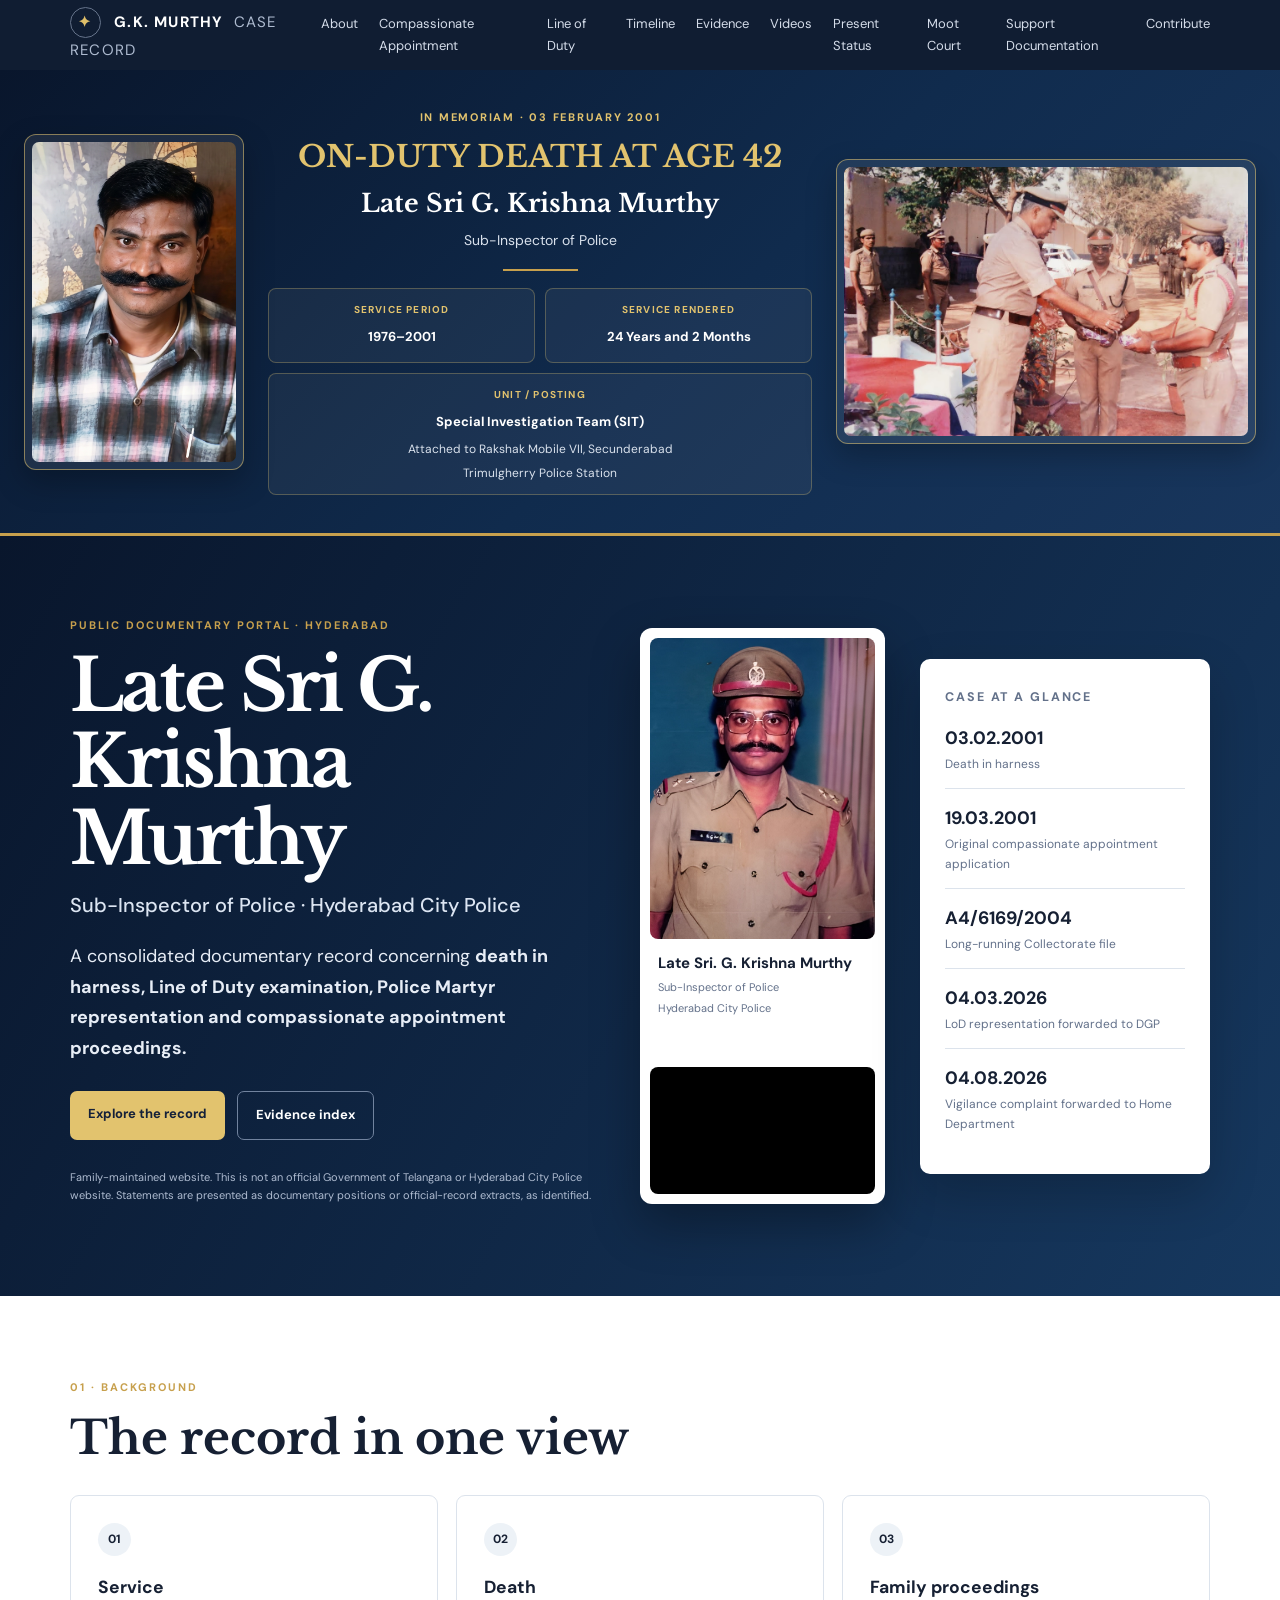
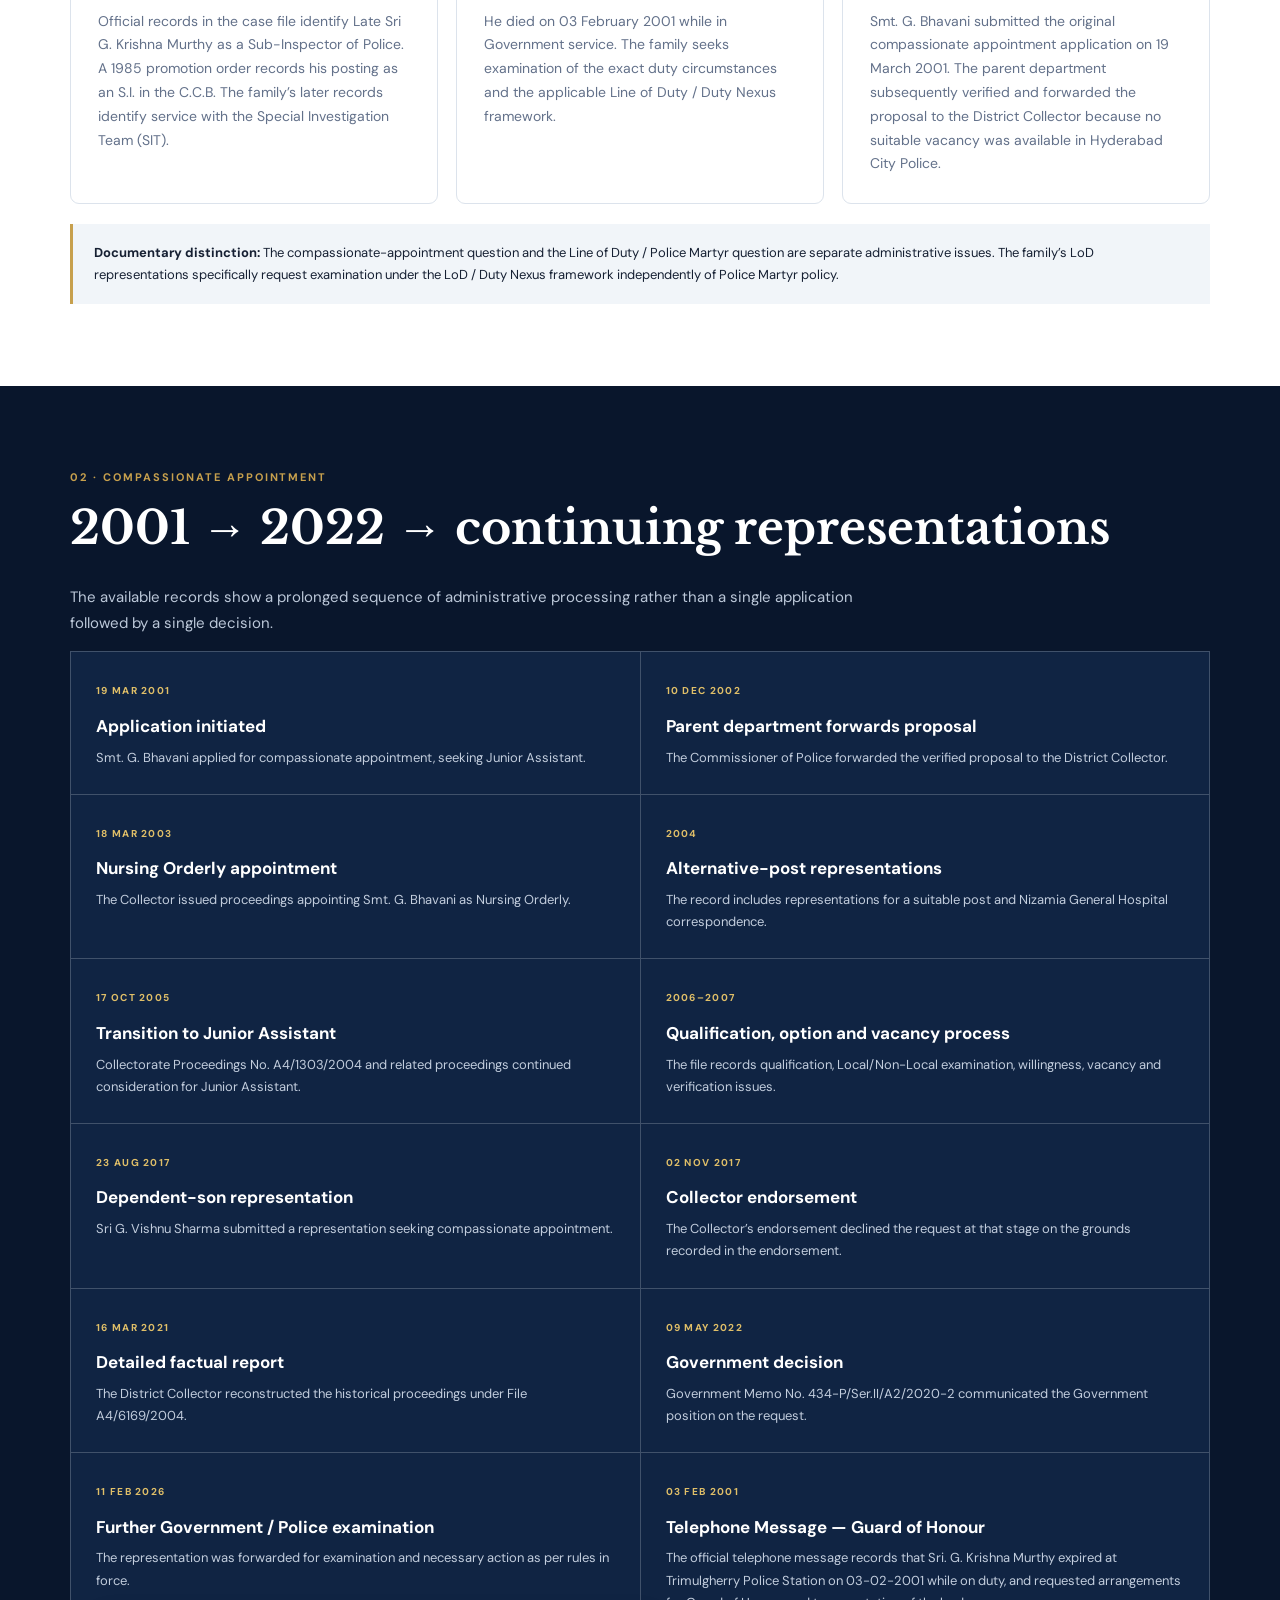
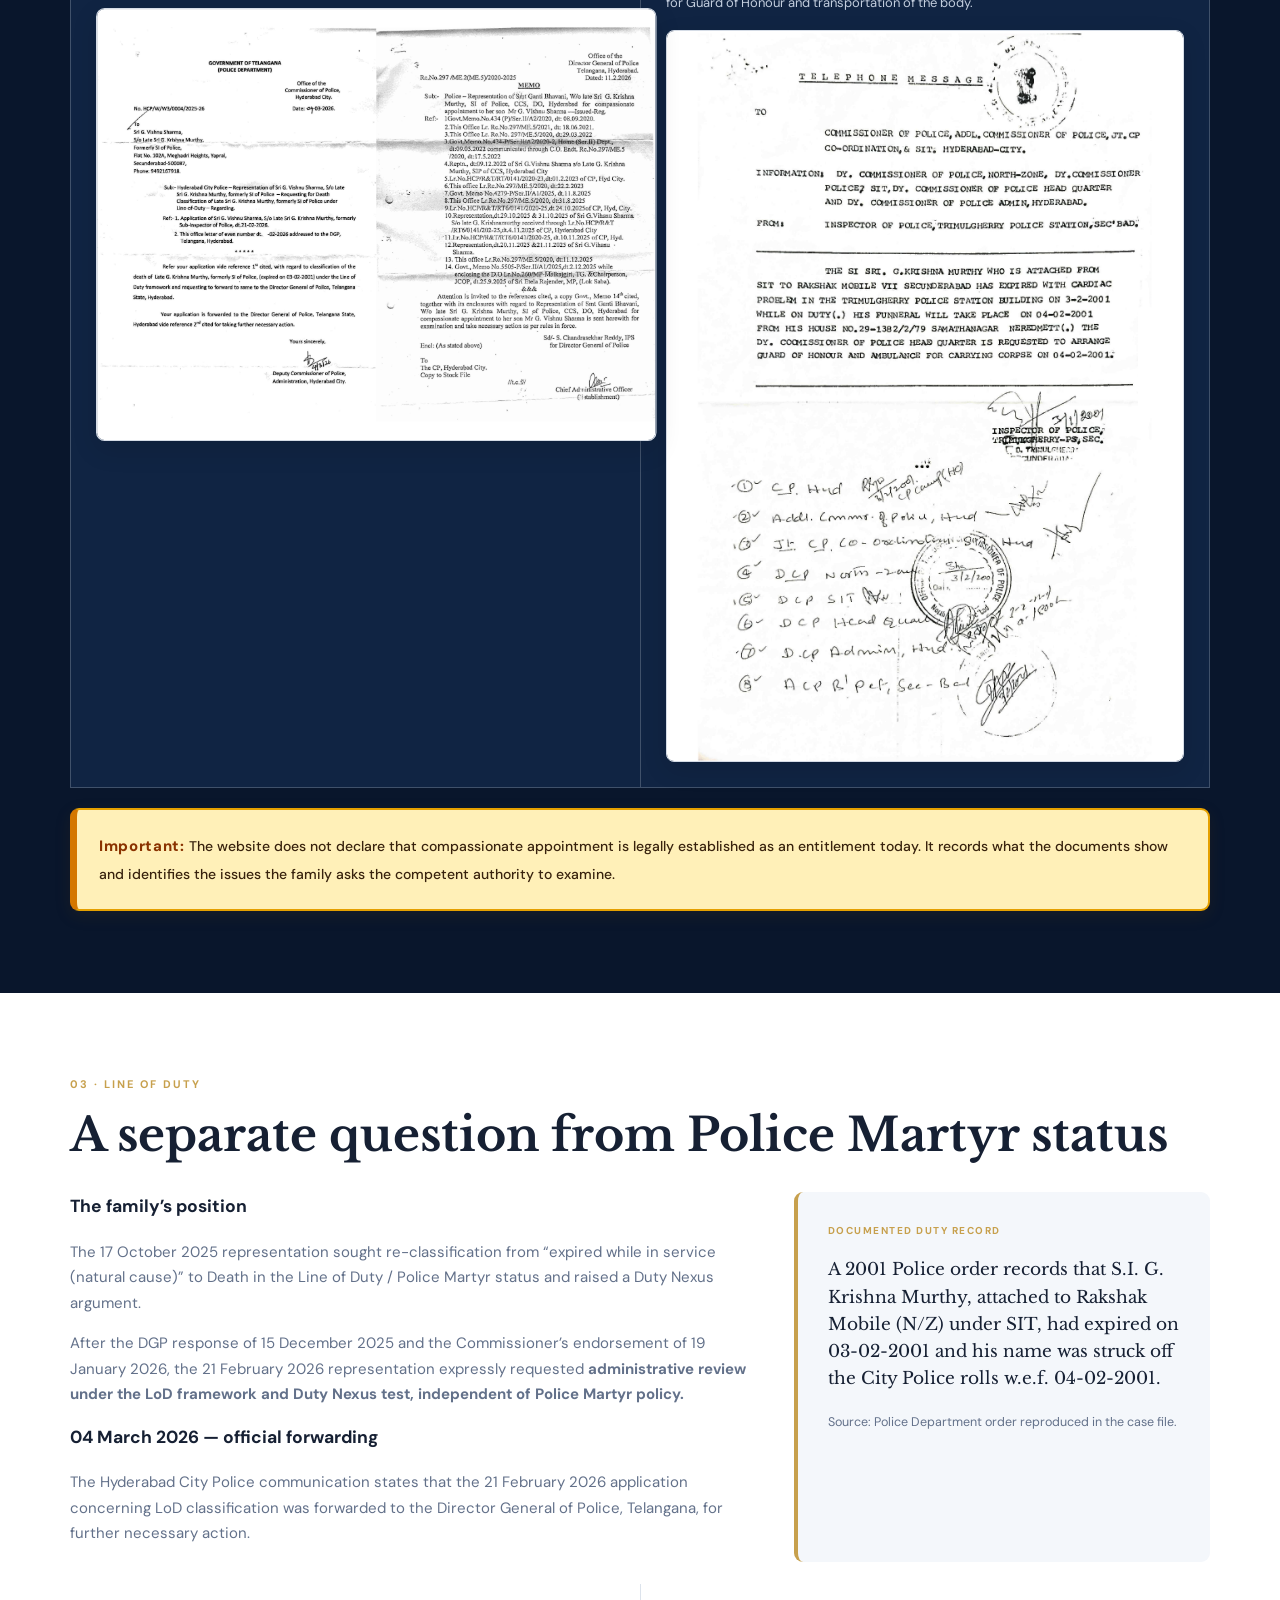
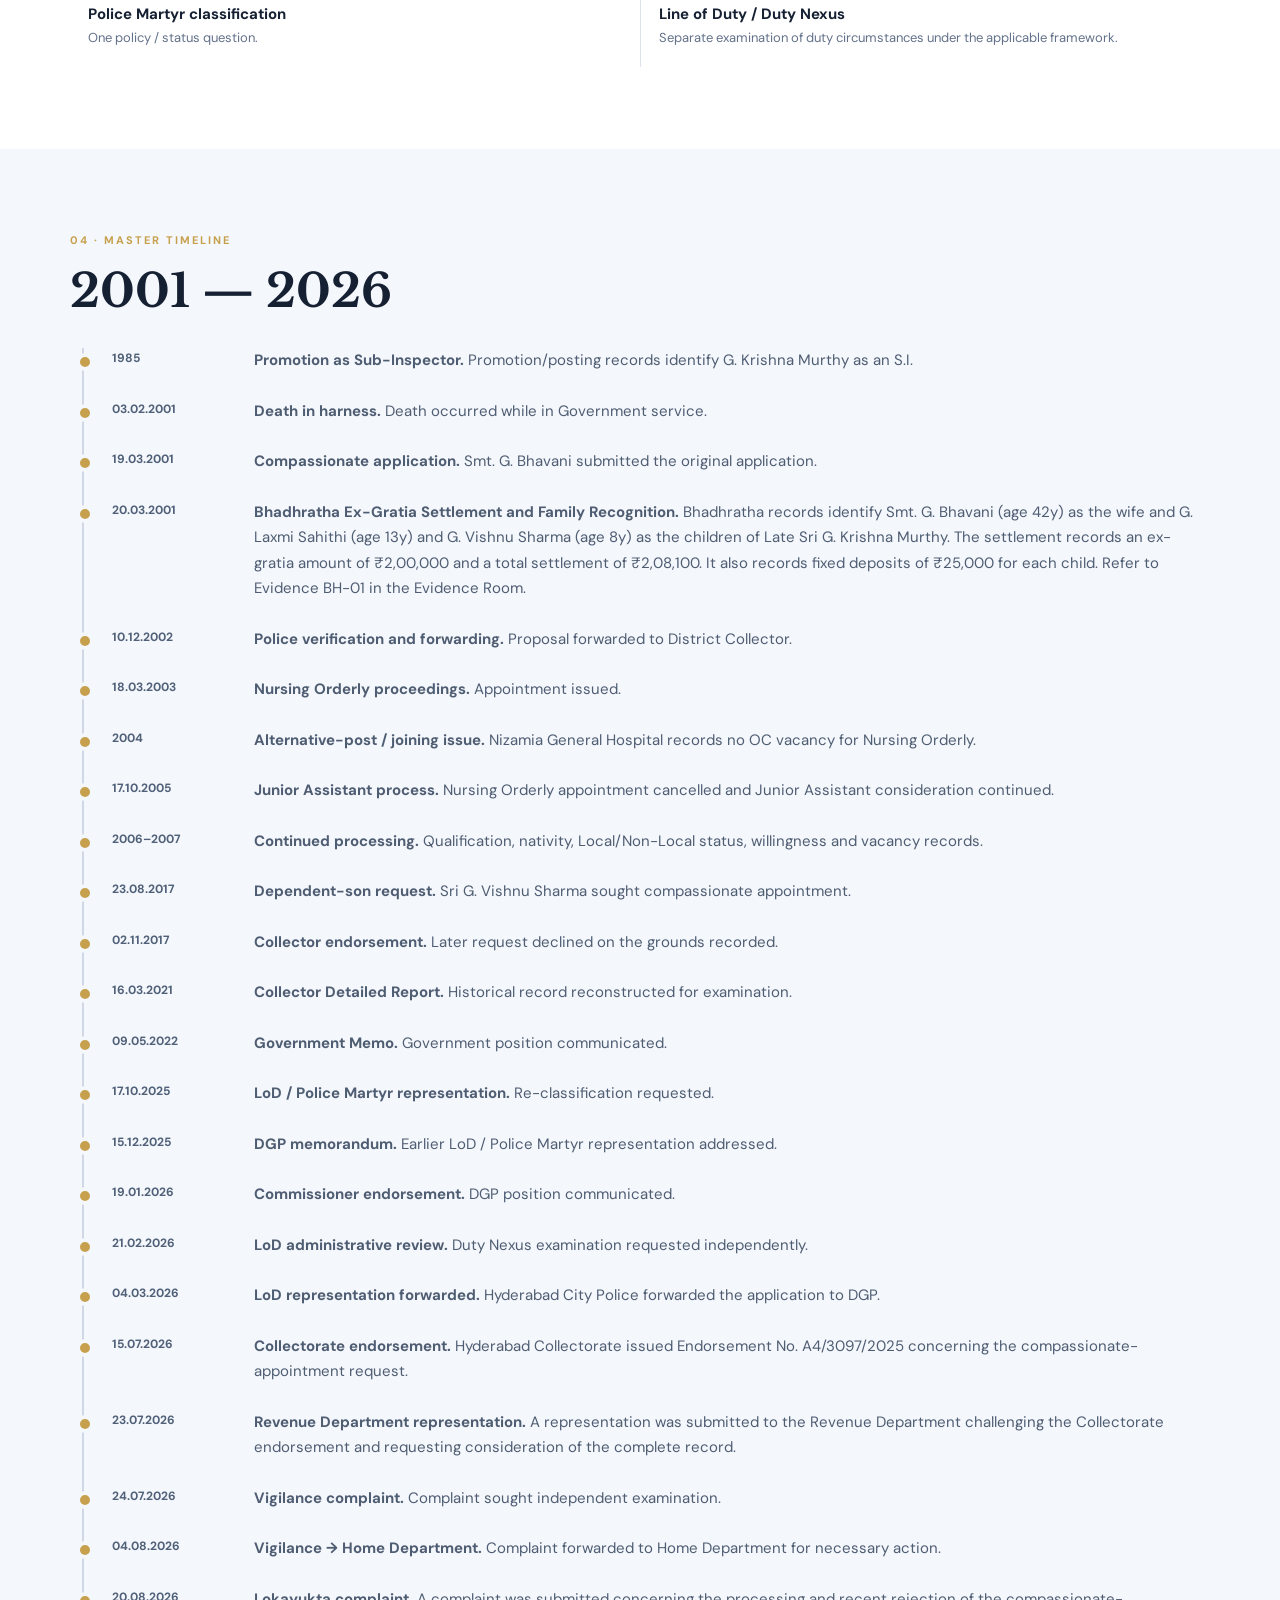
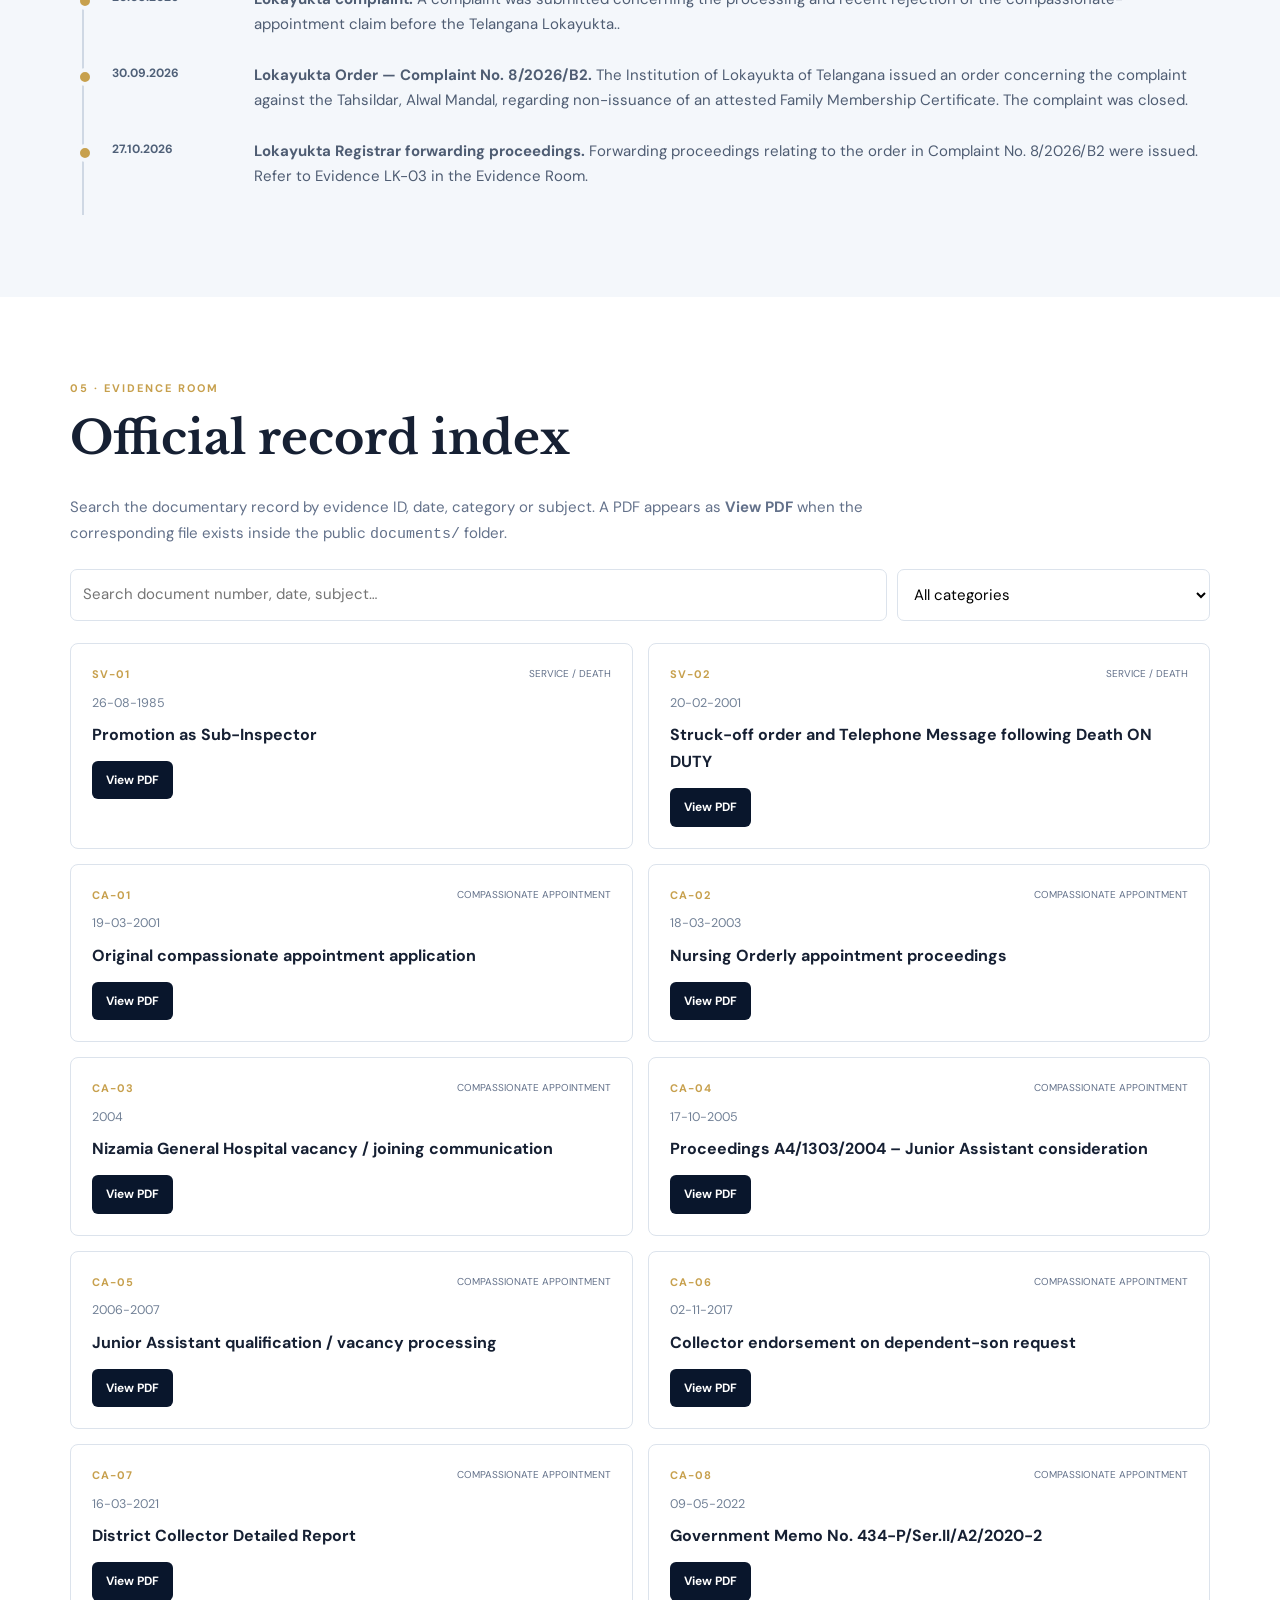
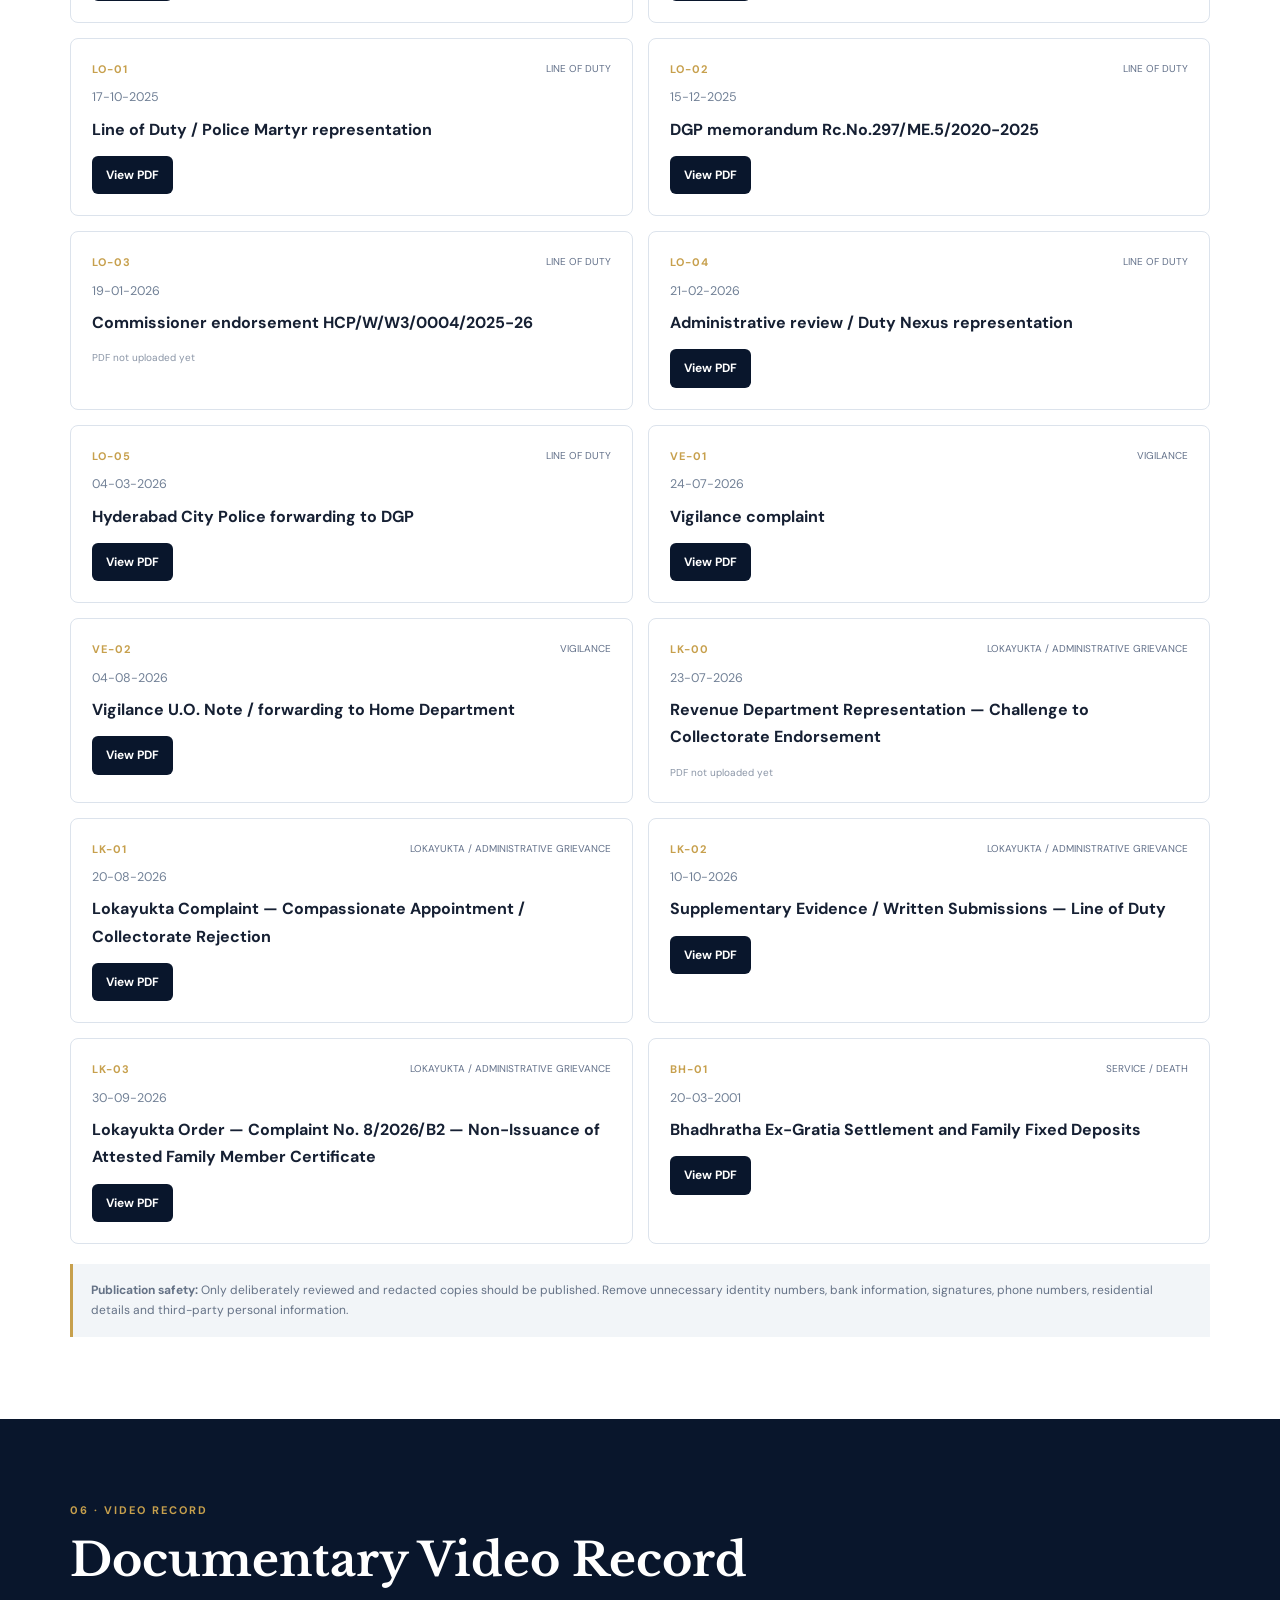
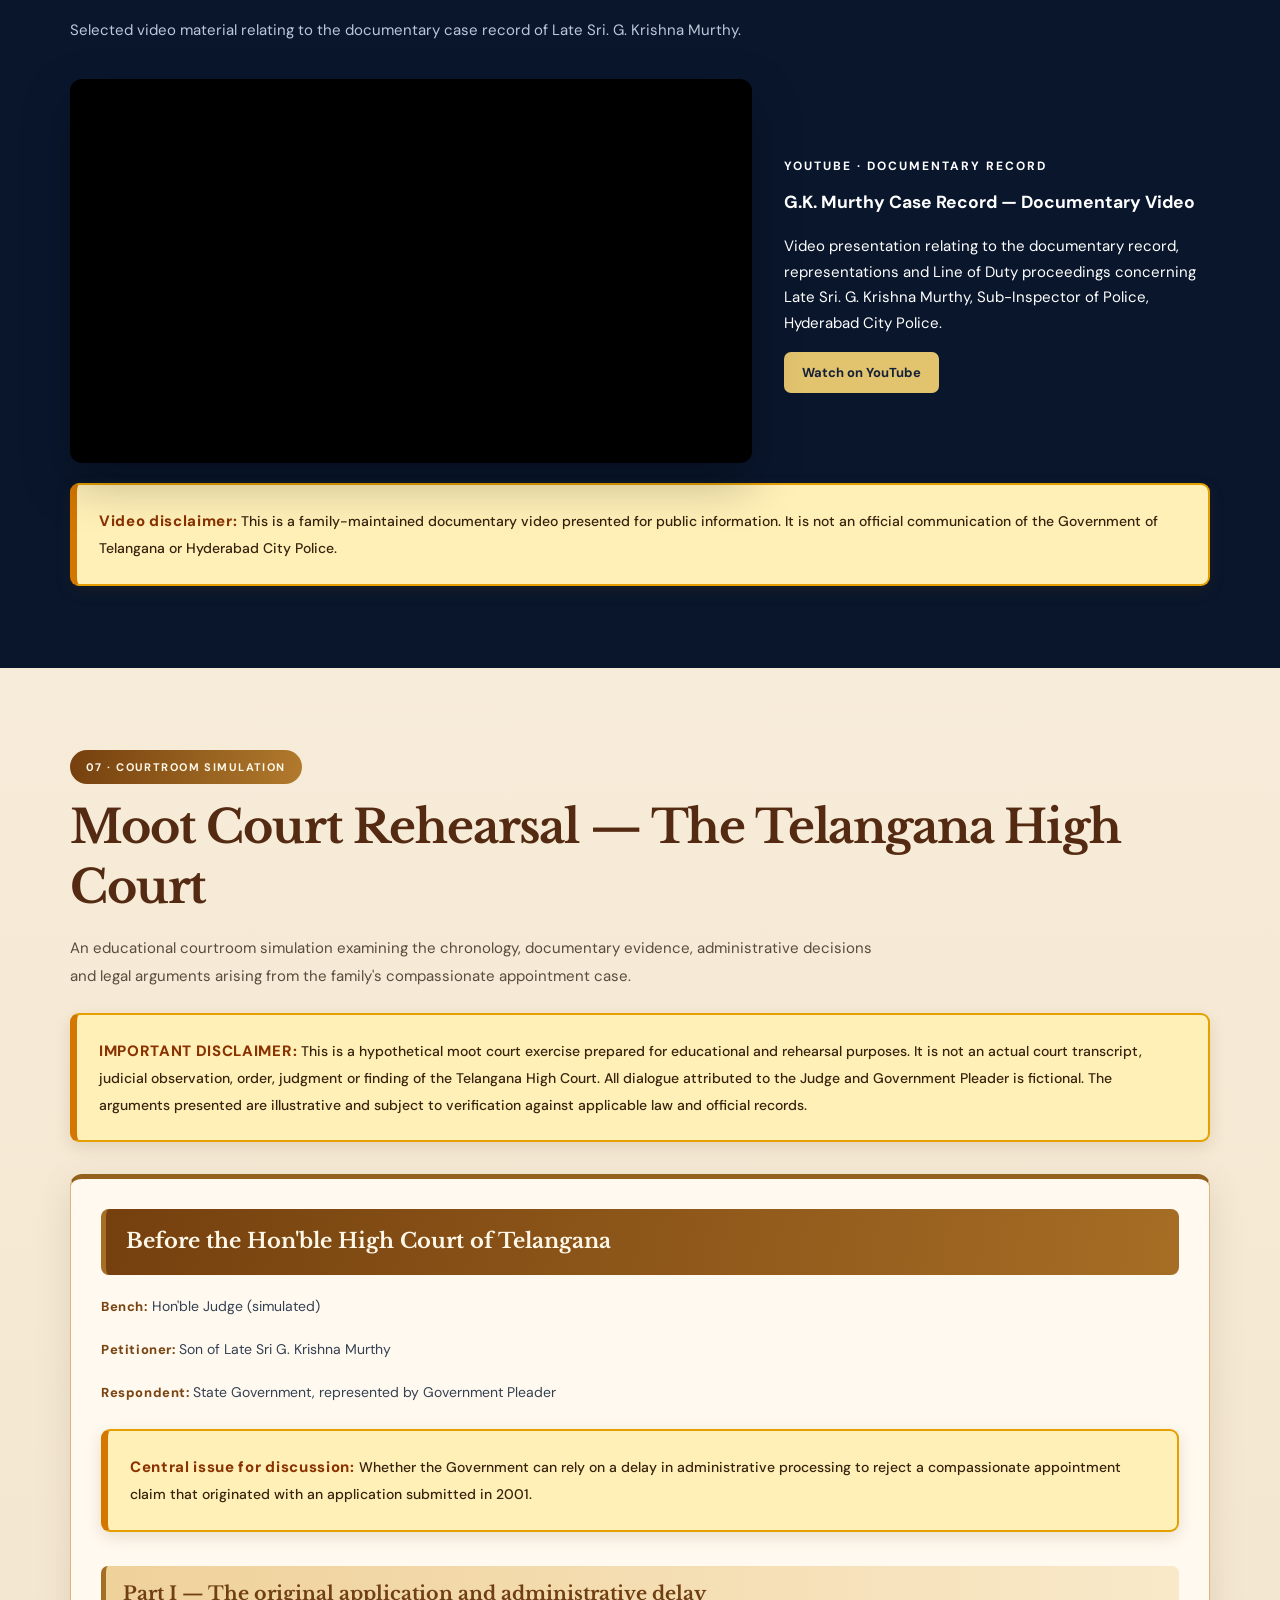
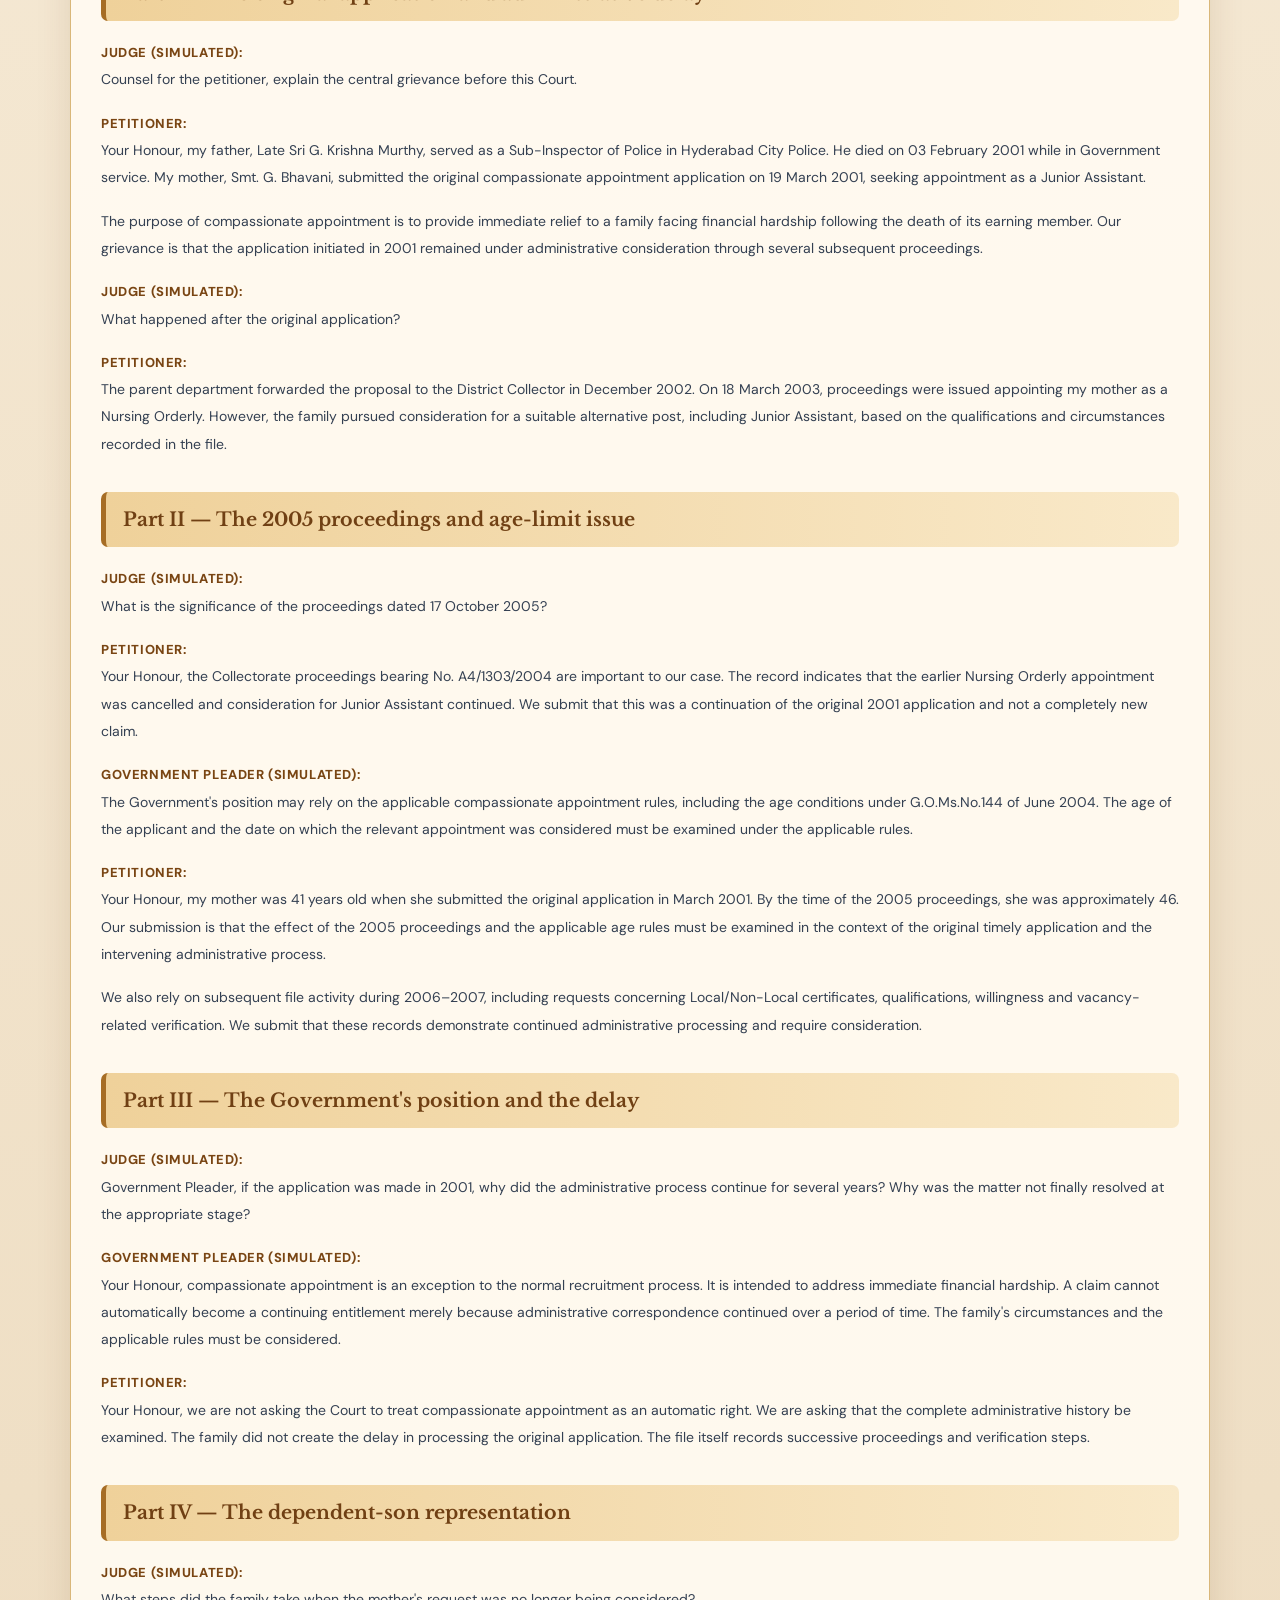
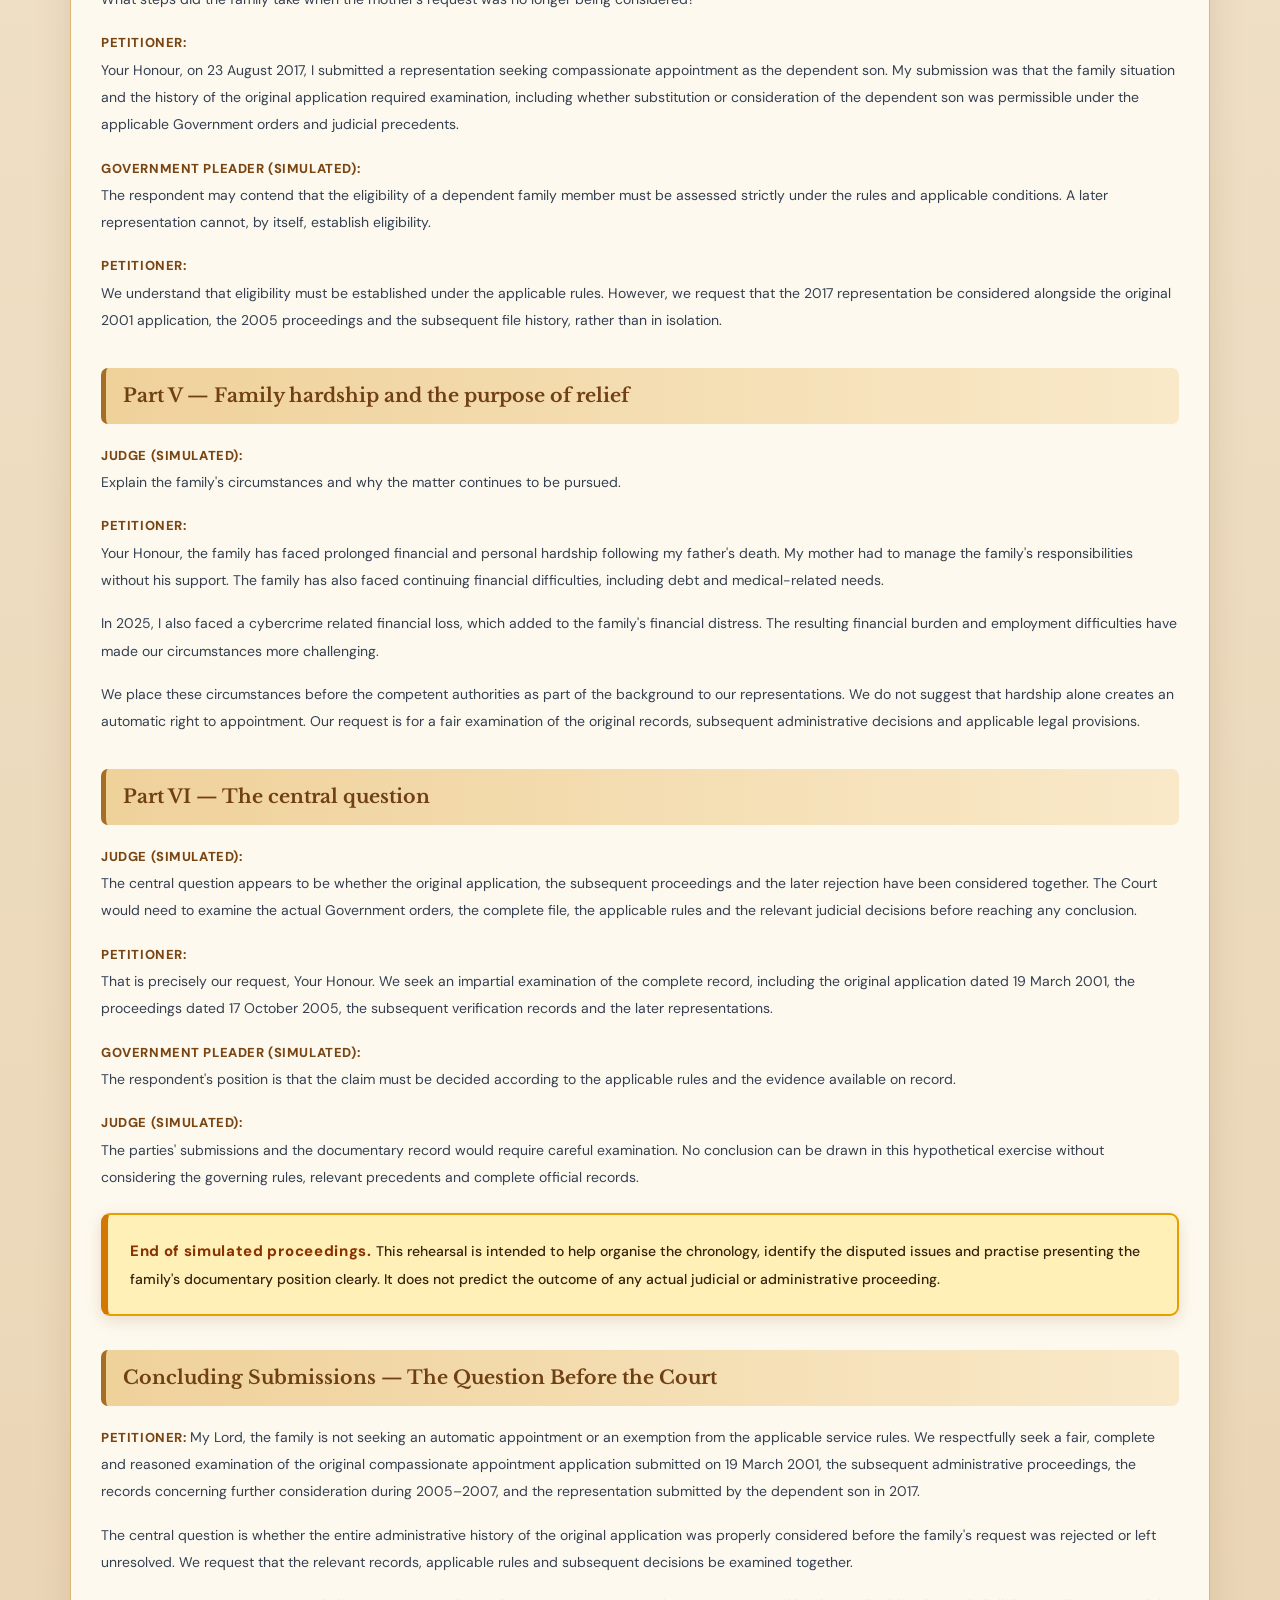
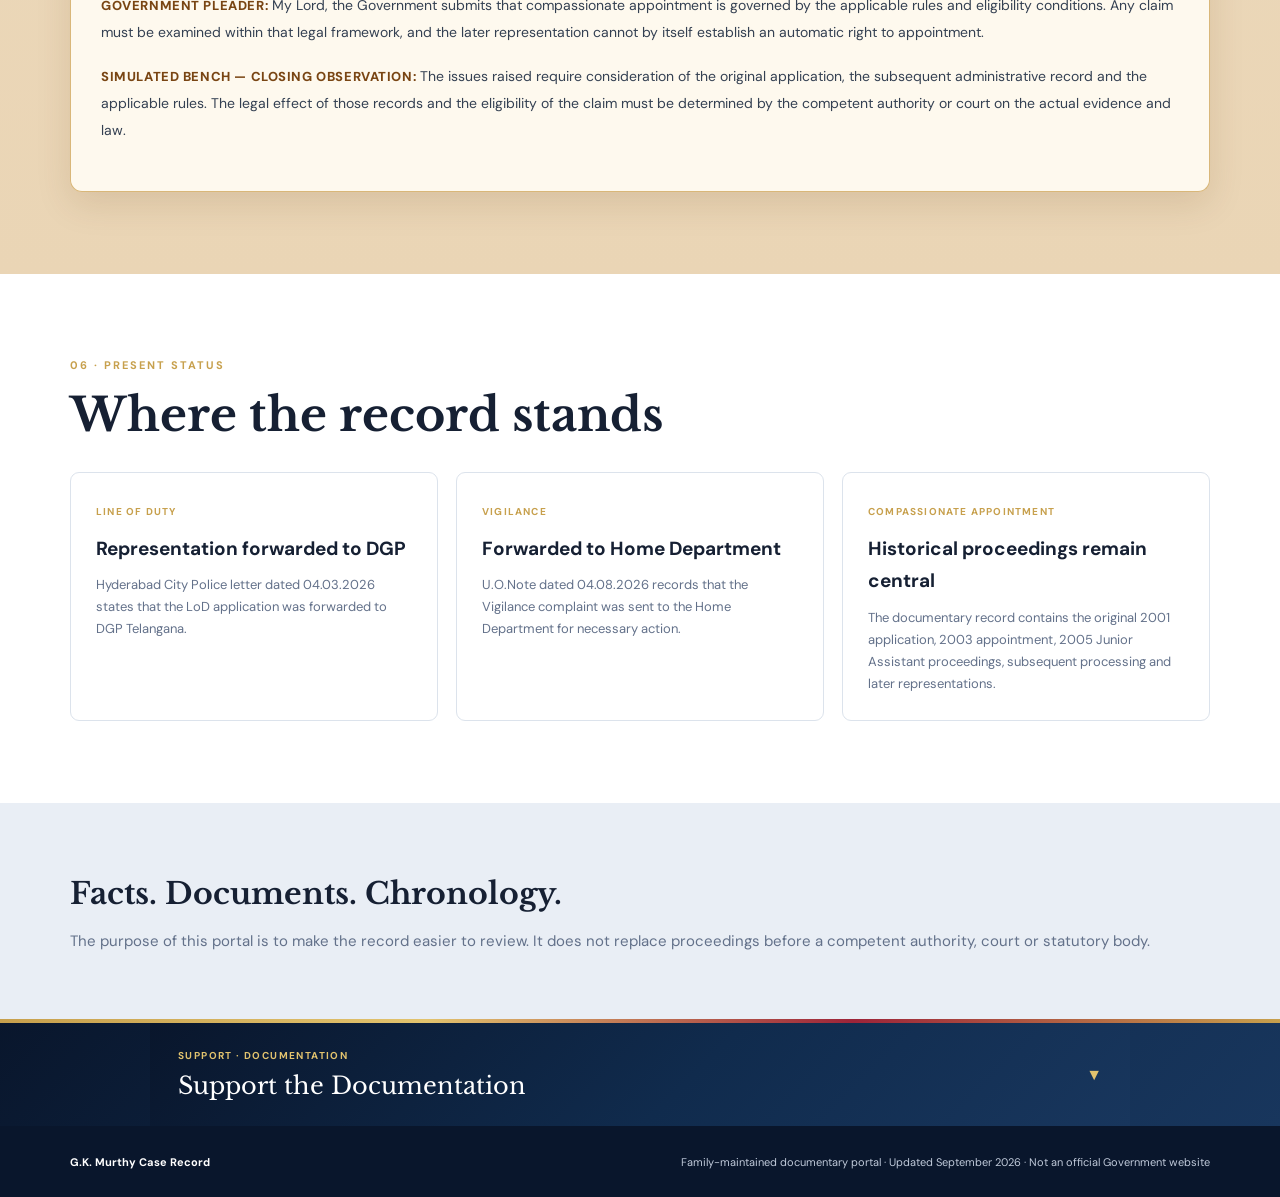
==== index.html @ 6f4ab34e "Add Bhadhratha Ex-Gratia Settlement details Added details regarding Bhadhratha Ex-Gratia Settlement " ====
<!doctype html>
<html lang="en">

<head>
  <meta charset="utf-8">
  <meta name="viewport" content="width=device-width,initial-scale=1">

  <meta
    name="description"
    content="Public documentary case record of Late Sri G. Krishna Murthy, Sub-Inspector of Police, concerning Line of Duty examination and compassionate appointment proceedings."
  >

  <title>Late Sri. G. Krishna Murthy | Documentary Case Record</title>

  <!-- Social Media Preview / Open Graph -->
  <!-- Social Media Preview / Open Graph -->
  <meta property="og:type" content="website">
  <meta property="og:url" content="https://gvsharmain.github.io/GK-Murthy-Hyderabad-City-Police-Line-of-Duty/">
  <meta property="og:title" content="Late Sri. G. Krishna Murthy | Documentary Case Record">
  <meta property="og:description" content="Documentary record concerning the Line of Duty examination, Police Martyr representation and compassionate appointment proceedings.">
  <meta property="og:image" content="https://gvsharmain.github.io/GK-Murthy-Hyderabad-City-Police-Line-of-Duty/GK-Murthy-Uniform-Photo.JPG">
  <meta property="og:image:alt" content="Late Sri. G. Krishna Murthy in police uniform">
  <meta property="og:image:type" content="image/jpeg">
  <meta property="og:image:width" content="1200">
  <meta property="og:image:height" content="630">

  <!-- X / Twitter Card -->
  <meta name="twitter:card" content="summary_large_image">
  <meta name="twitter:title" content="Late Sri. G. Krishna Murthy | Documentary Case Record">
  <meta name="twitter:description" content="Documentary record concerning the Line of Duty examination, Police Martyr representation and compassionate appointment proceedings.">
  <meta name="twitter:image" content="https://gvsharmain.github.io/GK-Murthy-Hyderabad-City-Police-Line-of-Duty/GK-Murthy-Uniform-Photo.JPG">
  <meta name="twitter:image:alt" content="Late Sri. G. Krishna Murthy in police uniform">

  <link rel="stylesheet" href="style.css">
</head>

<body>
<audio
  id="background-audio"
  src="support/Audio.mp3"
  loop
  preload="auto">
</audio>
<header>
  <div class="wrap nav">

    <a class="brand" href="#home">
      <span class="seal">✦</span>
      G.K. MURTHY
      <em>CASE RECORD</em>
    </a>

    <button id="menu" aria-label="Menu">☰</button>

    <nav>
      <a href="#about">About</a>
      <a href="#compassionate">Compassionate Appointment</a>
      <a href="#lod">Line of Duty</a>
      <a href="#timeline">Timeline</a>
      <a href="#evidence">Evidence</a>
      <a href="#videos">Videos</a>
      <a href="#status">Present Status</a>
      <a href="#moot-court">Moot Court</a>
      <a href="#support">Support Documentation</a>
      <a href="pay/">Contribute</a>
    </nav>

  </div>
</header>
<!-- SERVICE HONOUR BANNER -->
<section class="service-honour-banner">
  <div class="service-honour-layout">

    <!-- LEFT: FATHER'S PORTRAIT -->
    <div class="service-honour-photo left-photo">
      <img
        src="Lside.png"
        alt="Portrait of Late Sri G. Krishna Murthy"
      >
    </div>

    <!-- CENTRE: SERVICE DETAILS -->
    <div class="service-honour-inner">

      <div class="service-honour-kicker">
        IN MEMORIAM · 03 FEBRUARY 2001
      </div>

      <h2>ON-DUTY DEATH AT AGE 42</h2>

      <h3>Late Sri G. Krishna Murthy</h3>

      <p class="service-honour-rank">
        Sub-Inspector of Police
      </p>

      <div class="service-honour-divider"></div>

      <div class="service-honour-details">

        <div class="service-honour-item">
          <span>SERVICE PERIOD</span>
          <strong>1976–2001</strong>
        </div>

        <div class="service-honour-item">
          <span>SERVICE RENDERED</span>
          <strong>24 Years and 2 Months</strong>
        </div>

        <div class="service-honour-unit">
          <span>UNIT / POSTING</span>
          <strong>Special Investigation Team (SIT)</strong>
          <p>Attached to Rakshak Mobile VII, Secunderabad</p>
          <p>Trimulgherry Police Station</p>
        </div>

      </div>
    </div>

    <!-- RIGHT: POLICE CEREMONY PHOTOGRAPH -->
    <div class="service-honour-photo right-photo">
      <img
        src="Rside.jpg"
        alt="Police ceremony involving officers in uniform"
      >
    </div>

  </div>
</section>

<!-- HERO -->

<section id="home" class="hero">

  <div class="wrap hero-grid">

    <div class="hero-content">

      <div class="kicker">
        PUBLIC DOCUMENTARY PORTAL · HYDERABAD
      </div>

      <h1>
        Late Sri G.<br>
        Krishna Murthy
      </h1>

      <h2>
        Sub-Inspector of Police · Hyderabad City Police
      </h2>

      <p class="hero-copy">
        A consolidated documentary record concerning
        <strong>death in harness, Line of Duty examination,
        Police Martyr representation and compassionate appointment
        proceedings.</strong>
      </p>

      <div class="buttons">

        <a class="btn gold" href="#timeline">
          Explore the record
        </a>

        <a class="btn ghost" href="#evidence">
          Evidence index
        </a>

      </div>

      <p class="disclaimer">
        Family-maintained website. This is not an official Government
        of Telangana or Hyderabad City Police website. Statements are
        presented as documentary positions or official-record extracts,
        as identified.
      </p>

    </div>


    <!-- FATHER PHOTO -->

    <div class="hero-photo-card">

  <div class="flower-photo">

    <img
      src="GK-Murthy-Uniform-Photo.JPG"
      alt="Late Sri. G. Krishna Murthy in police uniform"
      class="father-photo"
    >

  </div>

  <div class="photo-caption">
        <strong>Late Sri. G. Krishna Murthy</strong>
        <span>Sub-Inspector of Police</span>
        <span>Hyderabad City Police</span>
      </div>


      <!-- LINE OF DUTY VIDEO -->

      <div class="hero-video">

        <div class="hero-video-title">
          LINE OF DUTY
        </div>

        <div class="hero-video-frame">
          <iframe
            src="https://www.youtube.com/embed/7u1G6zIbDVA?enablejsapi=1"
            title="Line of Duty — G.K. Murthy Case Record"
            loading="lazy"
            allow="accelerometer; autoplay; clipboard-write; encrypted-media; gyroscope; picture-in-picture; web-share"
            allowfullscreen>
          </iframe>
        </div>

      </div>

    </div>


    <!-- CASE CARD -->

    <div class="hero-card">

      <small>CASE AT A GLANCE</small>

      <div>
        <b>03.02.2001</b>
        <span>Death in harness</span>
      </div>

      <div>
        <b>19.03.2001</b>
        <span>Original compassionate appointment application</span>
      </div>

      <div>
        <b>A4/6169/2004</b>
        <span>Long-running Collectorate file</span>
      </div>

      <div>
        <b>04.03.2026</b>
        <span>LoD representation forwarded to DGP</span>
      </div>

      <div>
        <b>04.08.2026</b>
        <span>Vigilance complaint forwarded to Home Department</span>
      </div>

    </div>

  </div>

</section>


<!-- ABOUT -->

<section id="about" class="section">

  <div class="wrap">

    <div class="kicker">
      01 · BACKGROUND
    </div>

    <h2>
      The record in one view
    </h2>

    <div class="cards">

      <article>
        <span>01</span>

        <h3>Service</h3>

        <p>
          Official records in the case file identify Late Sri G.
          Krishna Murthy as a Sub-Inspector of Police. A 1985
          promotion order records his posting as an S.I. in the C.C.B.
          The family’s later records identify service with the
          Special Investigation Team (SIT).
        </p>

      </article>


      <article>
        <span>02</span>

        <h3>Death</h3>

        <p>
          He died on 03 February 2001 while in Government service.
          The family seeks examination of the exact duty circumstances
          and the applicable Line of Duty / Duty Nexus framework.
        </p>

      </article>


      <article>
        <span>03</span>

        <h3>Family proceedings</h3>

        <p>
          Smt. G. Bhavani submitted the original compassionate
          appointment application on 19 March 2001. The parent
          department subsequently verified and forwarded the proposal
          to the District Collector because no suitable vacancy was
          available in Hyderabad City Police.
        </p>

      </article>

    </div>


    <div class="fact-box">

      <strong>Documentary distinction:</strong>

      The compassionate-appointment question and the Line of Duty /
      Police Martyr question are separate administrative issues.
      The family’s LoD representations specifically request examination
      under the LoD / Duty Nexus framework independently of Police
      Martyr policy.

    </div>

  </div>

</section>


<!-- COMPASSIONATE APPOINTMENT -->

<section id="compassionate" class="section dark">

  <div class="wrap">

    <div class="kicker">
      02 · COMPASSIONATE APPOINTMENT
    </div>

    <h2>
      2001 → 2022 → continuing representations
    </h2>

    <p class="intro">
      The available records show a prolonged sequence of administrative
      processing rather than a single application followed by a single
      decision.
    </p>


    <div class="milestones">

      <div>
        <time>19 MAR 2001</time>
        <h3>Application initiated</h3>
        <p>
          Smt. G. Bhavani applied for compassionate appointment,
          seeking Junior Assistant.
        </p>
      </div>


      <div>
        <time>10 DEC 2002</time>
        <h3>Parent department forwards proposal</h3>
        <p>
          The Commissioner of Police forwarded the verified proposal
          to the District Collector.
        </p>
      </div>


      <div>
        <time>18 MAR 2003</time>
        <h3>Nursing Orderly appointment</h3>
        <p>
          The Collector issued proceedings appointing Smt. G. Bhavani
          as Nursing Orderly.
        </p>
      </div>


      <div>
        <time>2004</time>
        <h3>Alternative-post representations</h3>
        <p>
          The record includes representations for a suitable post and
          Nizamia General Hospital correspondence.
        </p>
      </div>


      <div>
        <time>17 OCT 2005</time>
        <h3>Transition to Junior Assistant</h3>
        <p>
          Collectorate Proceedings No. A4/1303/2004 and related
          proceedings continued consideration for Junior Assistant.
        </p>
      </div>


      <div>
        <time>2006–2007</time>
        <h3>Qualification, option and vacancy process</h3>
        <p>
          The file records qualification, Local/Non-Local examination,
          willingness, vacancy and verification issues.
        </p>
      </div>


      <div>
        <time>23 AUG 2017</time>
        <h3>Dependent-son representation</h3>
        <p>
          Sri G. Vishnu Sharma submitted a representation seeking
          compassionate appointment.
        </p>
      </div>


      <div>
        <time>02 NOV 2017</time>
        <h3>Collector endorsement</h3>
        <p>
          The Collector’s endorsement declined the request at that
          stage on the grounds recorded in the endorsement.
        </p>
      </div>


      <div>
        <time>16 MAR 2021</time>
        <h3>Detailed factual report</h3>
        <p>
          The District Collector reconstructed the historical
          proceedings under File A4/6169/2004.
        </p>
      </div>


      <div>
        <time>09 MAY 2022</time>
        <h3>Government decision</h3>
        <p>
          Government Memo No. 434-P/Ser.II/A2/2020-2 communicated
          the Government position on the request.
        </p>
      </div>


      <!-- 11 FEB 2026 -->

      <div>
        <time>11 FEB 2026</time>

        <div>
          <h3>Further Government / Police examination</h3>

          <p>
            The representation was forwarded for examination and
            necessary action as per rules in force.
          </p>

          <img
            src="documents/Document_2026.png"
            alt="Government and Police correspondence dated 04-03-2026 regarding the representation"
             class="timeline-evidence-image document-evidence-image zoomable-image"
          >
        </div>

      </div>


      <!-- TELEPHONE MESSAGE -->

      <div>
        <time>03 FEB 2001</time>

        <div>
          <h3>Telephone Message — Guard of Honour</h3>

          <p>
            The official telephone message records that Sri. G. Krishna Murthy
            expired at Trimulgherry Police Station on 03-02-2001 while on duty,
            and requested arrangements for Guard of Honour and transportation
            of the body.
          </p>

          <img
            src="documents/Telephone_Message.png"
            alt="Telephone Message recording the death of SI G. Krishna Murthy while on duty"
            class="timeline-evidence-image zoomable-image"
          >
        </div>

      </div>

    </div>


    <div class="legal-note">

      <b>Important:</b>

      The website does not declare that compassionate appointment is
      legally established as an entitlement today. It records what
      the documents show and identifies the issues the family asks
      the competent authority to examine.

    </div>

  </div>

</section>


<!-- LINE OF DUTY -->

<section id="lod" class="section">

  <div class="wrap">

    <div class="kicker">
      03 · LINE OF DUTY
    </div>

    <h2>
      A separate question from Police Martyr status
    </h2>


    <div class="lod-grid">

      <div class="lod-text">

        <h3>
          The family’s position
        </h3>

        <p>
          The 17 October 2025 representation sought re-classification
          from “expired while in service (natural cause)” to Death in
          the Line of Duty / Police Martyr status and raised a Duty
          Nexus argument.
        </p>

        <p>
          After the DGP response of 15 December 2025 and the
          Commissioner’s endorsement of 19 January 2026, the
          21 February 2026 representation expressly requested
          <strong>
            administrative review under the LoD framework and Duty
            Nexus test, independent of Police Martyr policy.
          </strong>
        </p>

        <h3>
          04 March 2026 — official forwarding
        </h3>

        <p>
          The Hyderabad City Police communication states that the
          21 February 2026 application concerning LoD classification
          was forwarded to the Director General of Police, Telangana,
          for further necessary action.
        </p>

      </div>


      <div class="quote">

        <div>
          DOCUMENTED DUTY RECORD
        </div>

        <p>
          A 2001 Police order records that S.I. G. Krishna Murthy,
          attached to Rakshak Mobile (N/Z) under SIT, had expired on
          03-02-2001 and his name was struck off the City Police rolls
          w.e.f. 04-02-2001.
        </p>

        <small>
          Source: Police Department order reproduced in the case file.
        </small>

      </div>

    </div>


    <div class="compare">

      <div>
        <b>Police Martyr classification</b>
        <span>
          One policy / status question.
        </span>
      </div>

      <div>
        <b>Line of Duty / Duty Nexus</b>
        <span>
          Separate examination of duty circumstances under the
          applicable framework.
        </span>
      </div>

    </div>

  </div>

</section>


<!-- TIMELINE -->

<section id="timeline" class="section paper">

  <div class="wrap">

    <div class="kicker">
      04 · MASTER TIMELINE
    </div>

    <h2>
      2001 — 2026
    </h2>


    <div class="timeline">

      <div>
        <time>1985</time>
        <p>
          <b>Promotion as Sub-Inspector.</b>
          Promotion/posting records identify G. Krishna Murthy as an S.I.
        </p>
      </div>


      <div>
        <time>03.02.2001</time>
        <p>
          <b>Death in harness.</b>
          Death occurred while in Government service.
        </p>
      </div>


      <div>
        <time>19.03.2001</time>
        <p>
          <b>Compassionate application.</b>
          Smt. G. Bhavani submitted the original application.
        </p>
      </div>
      <div>
  <time>20.03.2001</time>
  <p>
    <b>Bhadhratha Ex-Gratia Settlement and Family Recognition.</b>
    Bhadhratha records identify Smt. G. Bhavani (age 42y) as the wife and
    G. Laxmi Sahithi (age 13y) and G. Vishnu Sharma (age 8y) as the children of
    Late Sri G. Krishna Murthy. The settlement records an
    ex-gratia amount of ₹2,00,000 and a total settlement of ₹2,08,100.
    It also records fixed deposits of ₹25,000 for each child.
    Refer to Evidence BH-01 in the Evidence Room.
  </p>
</div>
      <div>
        <time>10.12.2002</time>
        <p>
          <b>Police verification and forwarding.</b>
          Proposal forwarded to District Collector.
        </p>
      </div>


      <div>
        <time>18.03.2003</time>
        <p>
          <b>Nursing Orderly proceedings.</b>
          Appointment issued.
        </p>
      </div>


      <div>
        <time>2004</time>
        <p>
          <b>Alternative-post / joining issue.</b>
          Nizamia General Hospital records no OC vacancy for
          Nursing Orderly.
        </p>
      </div>


      <div>
        <time>17.10.2005</time>
        <p>
          <b>Junior Assistant process.</b>
          Nursing Orderly appointment cancelled and Junior Assistant
          consideration continued.
        </p>
      </div>


      <div>
        <time>2006–2007</time>
        <p>
          <b>Continued processing.</b>
          Qualification, nativity, Local/Non-Local status, willingness
          and vacancy records.
        </p>
      </div>


      <div>
        <time>23.08.2017</time>
        <p>
          <b>Dependent-son request.</b>
          Sri G. Vishnu Sharma sought compassionate appointment.
        </p>
      </div>


      <div>
        <time>02.11.2017</time>
        <p>
          <b>Collector endorsement.</b>
          Later request declined on the grounds recorded.
        </p>
      </div>


      <div>
        <time>16.03.2021</time>
        <p>
          <b>Collector Detailed Report.</b>
          Historical record reconstructed for examination.
        </p>
      </div>


      <div>
        <time>09.05.2022</time>
        <p>
          <b>Government Memo.</b>
          Government position communicated.
        </p>
      </div>


      <div>
        <time>17.10.2025</time>
        <p>
          <b>LoD / Police Martyr representation.</b>
          Re-classification requested.
        </p>
      </div>


      <div>
        <time>15.12.2025</time>
        <p>
          <b>DGP memorandum.</b>
          Earlier LoD / Police Martyr representation addressed.
        </p>
      </div>


      <div>
        <time>19.01.2026</time>
        <p>
          <b>Commissioner endorsement.</b>
          DGP position communicated.
        </p>
      </div>


      <div>
        <time>21.02.2026</time>
        <p>
          <b>LoD administrative review.</b>
          Duty Nexus examination requested independently.
        </p>
      </div>


      <div>
        <time>04.03.2026</time>
        <p>
          <b>LoD representation forwarded.</b>
          Hyderabad City Police forwarded the application to DGP.
        </p>
      </div>

  <div>
  <time>15.07.2026</time>
  <p>
    <b>Collectorate endorsement.</b>
    Hyderabad Collectorate issued Endorsement No. A4/3097/2025 concerning the compassionate-appointment request.
  </p>
</div>
      
<div>
  <time>23.07.2026</time>
  <p>
    <b>Revenue Department representation.</b>
    A representation was submitted to the Revenue Department challenging the Collectorate endorsement and requesting consideration of the complete record.
  </p>
</div>

     <div>
        <time>24.07.2026</time>
        <p>
          <b>Vigilance complaint.</b>
          Complaint sought independent examination.
        </p>
      </div>


      <div>
        <time>04.08.2026</time>
        <p>
          <b>Vigilance → Home Department.</b>
          Complaint forwarded to Home Department for necessary action.
        </p>
      </div>
      
      <div>
  <time>20.08.2026</time>
  <p>
    <b>Lokayukta complaint.</b>
    A complaint was submitted concerning the processing and recent rejection of the compassionate-appointment claim before the Telangana Lokayukta..
  </p>
</div>
<div>
  <time>30.09.2026</time>
  <p>
    <b>Lokayukta Order — Complaint No. 8/2026/B2.</b>
    The Institution of Lokayukta of Telangana issued an order
    concerning the complaint against the Tahsildar, Alwal Mandal,
    regarding non-issuance of an attested Family Membership Certificate.
    The complaint was closed.
  </p>
</div>

<div>
  <time>27.10.2026</time>
  <p>
    <b>Lokayukta Registrar forwarding proceedings.</b>
    Forwarding proceedings relating to the order in Complaint
    No. 8/2026/B2 were issued.
    Refer to Evidence LK-03 in the Evidence Room.
  </p>
</div>
</div>

  </div>

</section>
  

<!-- EVIDENCE -->

<section id="evidence" class="section">

  <div class="wrap">

    <div class="kicker">
      05 · EVIDENCE ROOM
    </div>

    <h2>
      Official record index
    </h2>

    <p class="intro darktext">
      Search the documentary record by evidence ID, date, category
      or subject. A PDF appears as <strong>View PDF</strong> when the
      corresponding file exists inside the public
      <code>documents/</code> folder.
    </p>


    <div class="search">

      <input
        id="q"
        type="search"
        placeholder="Search document number, date, subject…"
        autocomplete="off"
      >

      <select id="cat">

        <option value="all">
          All categories
        </option>

        <option value="comp">
          Compassionate Appointment
        </option>

        <option value="lod">
          Line of Duty
        </option>

        <option value="vig">
  Vigilance
</option>

<option value="service">
  Service / Death
</option>

<option value="lokayukta">
  Lokayukta / Administrative Grievance
</option>

</select>
    
</div>


    <div
      id="docs"
      class="docs"
      aria-live="polite"
    >
      <p class="loading">
        Loading the evidence register…
      </p>
    </div>


    <div class="publication-note">

      <b>Publication safety:</b>

      Only deliberately reviewed and redacted copies should be
      published. Remove unnecessary identity numbers, bank information,
      signatures, phone numbers, residential details and third-party
      personal information.

    </div>

  </div>

</section>


<!-- VIDEO RECORD -->

<section id="videos" class="section dark">

  <div class="wrap">

    <div class="kicker">
      06 · VIDEO RECORD
    </div>

    <h2>
      Documentary Video Record
    </h2>

    <p class="intro">
      Selected video material relating to the documentary case record
      of Late Sri. G. Krishna Murthy.
    </p>

    <div class="video-card">

      <div class="video-frame">

        <iframe
          src="https://www.youtube.com/embed/9zCC2nUSbQg?enablejsapi=1"
          title="G.K. Murthy Case Record — Documentary Video"
          loading="lazy"
          allow="accelerometer; autoplay; clipboard-write; encrypted-media; gyroscope; picture-in-picture; web-share"
          allowfullscreen>
        </iframe>

      </div>

      <div class="video-info">

        <span class="video-label">
          YOUTUBE · DOCUMENTARY RECORD
        </span>

        <h3>
          G.K. Murthy Case Record — Documentary Video
        </h3>

        <p>
          Video presentation relating to the documentary record,
          representations and Line of Duty proceedings concerning
          Late Sri. G. Krishna Murthy, Sub-Inspector of Police,
          Hyderabad City Police.
        </p>

        <a
          class="btn gold"
          href="https://youtu.be/9zCC2nUSbQg"
          target="_blank"
          rel="noopener">
          Watch on YouTube
        </a>

      </div>

    </div>


    <div class="legal-note">

      <b>Video disclaimer:</b>

      This is a family-maintained documentary video presented for
      public information. It is not an official communication of
      the Government of Telangana or Hyderabad City Police.

    </div>

  </div>

</section>

<!-- INSERT MOOT COURT REHEARSAL HERE -->
  <!-- MOOT COURT REHEARSAL -->

<section id="moot-court" class="section paper">

  <div class="wrap">

    <div class="kicker">
      07 · COURTROOM SIMULATION
    </div>

    <h2>
      Moot Court Rehearsal — The Telangana High Court
    </h2>

    <p class="intro darktext">
      An educational courtroom simulation examining the chronology,
      documentary evidence, administrative decisions and legal
      arguments arising from the family's compassionate appointment case.
    </p>

    <div class="legal-note">
      <b>IMPORTANT DISCLAIMER:</b>
      This is a hypothetical moot court exercise prepared for educational
      and rehearsal purposes. It is not an actual court transcript,
      judicial observation, order, judgment or finding of the Telangana
      High Court. All dialogue attributed to the Judge and Government
      Pleader is fictional. The arguments presented are illustrative
      and subject to verification against applicable law and official records.
    </div>

    <div class="moot-court-panel">

      <h3>Before the Hon'ble High Court of Telangana</h3>

      <p><b>Bench:</b> Hon'ble Judge (simulated)</p>
      <p><b>Petitioner:</b> Son of Late Sri G. Krishna Murthy</p>
      <p><b>Respondent:</b> State Government, represented by Government Pleader</p>

      <div class="legal-note">
        <b>Central issue for discussion:</b>
        Whether the Government can rely on a delay in administrative
        processing to reject a compassionate appointment claim that
        originated with an application submitted in 2001.
      </div>

      <h3>Part I — The original application and administrative delay</h3>

      <p><b>JUDGE (SIMULATED):</b><br>
      Counsel for the petitioner, explain the central grievance before this Court.</p>

      <p><b>PETITIONER:</b><br>
      Your Honour, my father, Late Sri G. Krishna Murthy, served as a
      Sub-Inspector of Police in Hyderabad City Police. He died on
      03 February 2001 while in Government service. My mother,
      Smt. G. Bhavani, submitted the original compassionate appointment
      application on 19 March 2001, seeking appointment as a Junior Assistant.</p>

      <p>The purpose of compassionate appointment is to provide immediate
      relief to a family facing financial hardship following the death
      of its earning member. Our grievance is that the application
      initiated in 2001 remained under administrative consideration
      through several subsequent proceedings.</p>

      <p><b>JUDGE (SIMULATED):</b><br>
      What happened after the original application?</p>

      <p><b>PETITIONER:</b><br>
      The parent department forwarded the proposal to the District Collector
      in December 2002. On 18 March 2003, proceedings were issued appointing
      my mother as a Nursing Orderly. However, the family pursued consideration
      for a suitable alternative post, including Junior Assistant, based on
      the qualifications and circumstances recorded in the file.</p>

      <h3>Part II — The 2005 proceedings and age-limit issue</h3>

      <p><b>JUDGE (SIMULATED):</b><br>
      What is the significance of the proceedings dated 17 October 2005?</p>

      <p><b>PETITIONER:</b><br>
      Your Honour, the Collectorate proceedings bearing No. A4/1303/2004
      are important to our case. The record indicates that the earlier
      Nursing Orderly appointment was cancelled and consideration for
      Junior Assistant continued. We submit that this was a continuation
      of the original 2001 application and not a completely new claim.</p>

      <p><b>GOVERNMENT PLEADER (SIMULATED):</b><br>
      The Government's position may rely on the applicable compassionate
      appointment rules, including the age conditions under G.O.Ms.No.144
      of June 2004. The age of the applicant and the date on which the
      relevant appointment was considered must be examined under the
      applicable rules.</p>

      <p><b>PETITIONER:</b><br>
      Your Honour, my mother was 41 years old when she submitted the
      original application in March 2001. By the time of the 2005
      proceedings, she was approximately 46. Our submission is that
      the effect of the 2005 proceedings and the applicable age rules
      must be examined in the context of the original timely application
      and the intervening administrative process.</p>

      <p>We also rely on subsequent file activity during 2006–2007,
      including requests concerning Local/Non-Local certificates,
      qualifications, willingness and vacancy-related verification.
      We submit that these records demonstrate continued administrative
      processing and require consideration.</p>

      <h3>Part III — The Government's position and the delay</h3>

      <p><b>JUDGE (SIMULATED):</b><br>
      Government Pleader, if the application was made in 2001, why did
      the administrative process continue for several years? Why was
      the matter not finally resolved at the appropriate stage?</p>

      <p><b>GOVERNMENT PLEADER (SIMULATED):</b><br>
      Your Honour, compassionate appointment is an exception to the
      normal recruitment process. It is intended to address immediate
      financial hardship. A claim cannot automatically become a
      continuing entitlement merely because administrative correspondence
      continued over a period of time. The family's circumstances and
      the applicable rules must be considered.</p>

      <p><b>PETITIONER:</b><br>
      Your Honour, we are not asking the Court to treat compassionate
      appointment as an automatic right. We are asking that the complete
      administrative history be examined. The family did not create the
      delay in processing the original application. The file itself
      records successive proceedings and verification steps.</p>

      <h3>Part IV — The dependent-son representation</h3>

      <p><b>JUDGE (SIMULATED):</b><br>
      What steps did the family take when the mother's request was no
      longer being considered?</p>

      <p><b>PETITIONER:</b><br>
      Your Honour, on 23 August 2017, I submitted a representation
      seeking compassionate appointment as the dependent son. My
      submission was that the family situation and the history of the
      original application required examination, including whether
      substitution or consideration of the dependent son was permissible
      under the applicable Government orders and judicial precedents.</p>

      <p><b>GOVERNMENT PLEADER (SIMULATED):</b><br>
      The respondent may contend that the eligibility of a dependent
      family member must be assessed strictly under the rules and
      applicable conditions. A later representation cannot, by itself,
      establish eligibility.</p>

      <p><b>PETITIONER:</b><br>
      We understand that eligibility must be established under the
      applicable rules. However, we request that the 2017 representation
      be considered alongside the original 2001 application, the 2005
      proceedings and the subsequent file history, rather than in isolation.</p>

      <h3>Part V — Family hardship and the purpose of relief</h3>

      <p><b>JUDGE (SIMULATED):</b><br>
      Explain the family's circumstances and why the matter continues
      to be pursued.</p>

      <p><b>PETITIONER:</b><br>
      Your Honour, the family has faced prolonged financial and personal
      hardship following my father's death. My mother had to manage the
      family's responsibilities without his support. The family has
      also faced continuing financial difficulties, including debt and
      medical-related needs.</p>

      <p>In 2025, I also faced a cybercrime related financial loss,
      which added to the family's financial distress. The resulting
      financial burden and employment difficulties have made our
      circumstances more challenging.</p>

      <p>We place these circumstances before the competent authorities
      as part of the background to our representations. We do not suggest
      that hardship alone creates an automatic right to appointment.
      Our request is for a fair examination of the original records,
      subsequent administrative decisions and applicable legal provisions.</p>

      <h3>Part VI — The central question</h3>

      <p><b>JUDGE (SIMULATED):</b><br>
      The central question appears to be whether the original application,
      the subsequent proceedings and the later rejection have been
      considered together. The Court would need to examine the actual
      Government orders, the complete file, the applicable rules and
      the relevant judicial decisions before reaching any conclusion.</p>

      <p><b>PETITIONER:</b><br>
      That is precisely our request, Your Honour. We seek an impartial
      examination of the complete record, including the original
      application dated 19 March 2001, the proceedings dated
      17 October 2005, the subsequent verification records and the
      later representations.</p>

      <p><b>GOVERNMENT PLEADER (SIMULATED):</b><br>
      The respondent's position is that the claim must be decided
      according to the applicable rules and the evidence available
      on record.</p>

      <p><b>JUDGE (SIMULATED):</b><br>
      The parties' submissions and the documentary record would require
      careful examination. No conclusion can be drawn in this
      hypothetical exercise without considering the governing rules,
      relevant precedents and complete official records.</p>

      <div class="legal-note">
        <b>End of simulated proceedings.</b>
        This rehearsal is intended to help organise the chronology,
        identify the disputed issues and practise presenting the
        family's documentary position clearly. It does not predict
        the outcome of any actual judicial or administrative proceeding.
      </div>
<!-- CONCLUDING SUBMISSIONS — FINAL SECTION -->
<h3>Concluding Submissions — The Question Before the Court</h3>

<p>
  <b>PETITIONER:</b> My Lord, the family is not seeking an automatic appointment
  or an exemption from the applicable service rules. We respectfully seek a fair,
  complete and reasoned examination of the original compassionate appointment
  application submitted on 19 March 2001, the subsequent administrative
  proceedings, the records concerning further consideration during 2005–2007,
  and the representation submitted by the dependent son in 2017.
</p>

<p>
  The central question is whether the entire administrative history of the
  original application was properly considered before the family's request was
  rejected or left unresolved. We request that the relevant records, applicable
  rules and subsequent decisions be examined together.
</p>

<p>
  <b>GOVERNMENT PLEADER:</b> My Lord, the Government submits that compassionate
  appointment is governed by the applicable rules and eligibility conditions.
  Any claim must be examined within that legal framework, and the later
  representation cannot by itself establish an automatic right to appointment.
</p>

<p>
  <b>SIMULATED BENCH — CLOSING OBSERVATION:</b> The issues raised require
  consideration of the original application, the subsequent administrative
  record and the applicable rules. The legal effect of those records and the
  eligibility of the claim must be determined by the competent authority or
  court on the actual evidence and law.
</p>
    </div>

  </div>

</section>

<!-- END MOOT COURT REHEARSAL -->
<!-- STATUS -->

<section id="status" class="section status">

  <div class="wrap">

    <div class="kicker">
      06 · PRESENT STATUS
    </div>

    <h2>
      Where the record stands
    </h2>


    <div class="status-grid">

      <div>

        <span>LINE OF DUTY</span>

        <strong>
          Representation forwarded to DGP
        </strong>

        <p>
          Hyderabad City Police letter dated 04.03.2026 states that
          the LoD application was forwarded to DGP Telangana.
        </p>

      </div>


      <div>

        <span>VIGILANCE</span>

        <strong>
          Forwarded to Home Department
        </strong>

        <p>
          U.O.Note dated 04.08.2026 records that the Vigilance complaint
          was sent to the Home Department for necessary action.
        </p>

      </div>


      <div>

        <span>COMPASSIONATE APPOINTMENT</span>

        <strong>
          Historical proceedings remain central
        </strong>

        <p>
          The documentary record contains the original 2001 application,
          2003 appointment, 2005 Junior Assistant proceedings,
          subsequent processing and later representations.
        </p>

      </div>

    </div>

  </div>

</section>


<!-- CLOSING -->

<section class="closing">

  <div class="wrap">

    <h2>
      Facts. Documents. Chronology.
    </h2>

    <p>
      The purpose of this portal is to make the record easier to review.
      It does not replace proceedings before a competent authority,
      court or statutory body.
    </p>

  </div>

</section>


<!-- SUPPORT THE DOCUMENTATION -->
<details id="support" class="support-section">

  <summary class="support-toggle">
    <span>
      <span class="support-toggle-kicker">SUPPORT · DOCUMENTATION</span>
      <span class="support-toggle-title">Support the Documentation</span>
    </span>
    <span class="support-toggle-arrow" aria-hidden="true">▼</span>
  </summary>

  <div class="wrap">
    <div class="support-heading">

      <div class="kicker">
        SUPPORT · DOCUMENTATION
      </div>

      <h2>
        Support the Documentation
      </h2>

      <p class="support-intro">
        Help preserve the documentary record and support the continued
        documentation of service, sacrifice and the pursuit of justice.
      </p>

    </div>


    <div class="support-card">

      <div class="support-badge">
        ✦ LINE OF DUTY · DOCUMENTATION ✦
      </div>


      <div class="support-pdf-wrap">

        <iframe
          src="support/Support.pdf"
          title="Support the Documentation"
          loading="lazy">
        </iframe>

      </div>


      <div class="support-details">

        <p class="support-scan">
          <strong>Scan the QR code to make a contribution</strong>
        </p>

        <p class="support-upi">

          UPI ID:

          <strong>
            vyom101292@icici
          </strong>

          <a
            class="phonepe-pay"
            href="upi://pay?pa=vyom101292@icici&pn=Vishnu%20Sharma&cu=INR"
            aria-label="Pay using UPI"
          >

            <img
              src="support/phonepe.svg"
              alt="PhonePe"
            >

          </a>

        </p>


        <p class="support-message">
          “Your contribution helps preserve service records,
          truth and dignity.”
        </p>


        <a
          class="btn gold support-button"
          href="support/Support.pdf"
          target="_blank"
          rel="noopener">
          Open Contribution PDF
        </a>


        <p class="support-note">
          Contributions are voluntary.
        </p>

      </div>

    </div>

    <div class="support-footer-line">
      <span>DOCUMENTING TODAY</span>
      <span>FOR A BETTER TOMORROW</span>
    </div>

  </div>

</details>
    
<footer>

  <div class="wrap">

    <b>
      G.K. Murthy Case Record
    </b>

    <span>
      Family-maintained documentary portal · Updated September 2026 ·
      Not an official Government website
    </span>

  </div>

</footer>
<!-- IMAGE LIGHTBOX -->

<div id="imageLightbox" class="image-lightbox" aria-hidden="true">
  <button
    type="button"
    class="image-lightbox-close"
    aria-label="Close image"
  >
    &times;
  </button>

  <img
    id="lightboxImage"
    src=""
    alt=""
  >
</div>

<script src="script.js"></script>

</body>
</html>
---- style.css ----
@import url('https://fonts.googleapis.com/css2?family=DM+Sans:wght@400;500;600;700&family=Libre+Baskerville:wght@400;700&display=swap');

:root {
  --navy: #09162c;
  --blue: #18365d;
  --gold: #c7a04d;
  --ink: #162033;
  --muted: #63718a;
  --paper: #f4f7fb;
  --line: #dce3ec;
  --white: #fff;
}

* {
  box-sizing: border-box;
}

html {
  scroll-behavior: smooth;
}

body {
  margin: 0;
  font: 15px/1.7 "DM Sans", Arial, sans-serif;
  color: var(--ink);
  background: #fff;
}

.wrap {
  width: min(1140px, calc(100% - 38px));
  margin: auto;
}

a {
  text-decoration: none;
  color: inherit;
}


/* HEADER */

header {
  height: 70px;
  background: rgba(9,22,44,.97);
  color: #fff;
  position: sticky;
  top: 0;
  z-index: 30;
}

.nav {
  height: 70px;
  display: flex;
  align-items: center;
  justify-content: space-between;
}

.brand {
  font-weight: 700;
  letter-spacing: .08em;
}

.brand em {
  font-style: normal;
  font-weight: 400;
  color: #aebbd0;
  margin-left: 5px;
}

.seal {
  color: #dfbf69;
  border: 1px solid #65738a;
  border-radius: 50%;
  display: inline-grid;
  place-items: center;
  width: 31px;
  height: 31px;
  margin-right: 8px;
}

.nav nav {
  display: flex;
  gap: 21px;
  font-size: 13px;
  color: #d5ddea;
}

.nav nav a:hover {
  color: #fff;
}

#menu {
  display: none;
  background: none;
  border: 0;
  color: #fff;
  font-size: 24px;
}


/* HERO */

.hero {
  background: linear-gradient(120deg,#09162c,#16385f);
  color: #fff;
  padding: 80px 0;
}

.hero-grid {
  display: grid;
  grid-template-columns: 1.2fr .55fr .65fr;
  gap: 35px;
  align-items: center;
}

.kicker {
  font-size: 11px;
  letter-spacing: .18em;
  font-weight: 700;
  color: var(--gold);
  margin-bottom: 13px;
}

.hero h1,
h2 {
  font-family: "Libre Baskerville", serif;
}

.hero h1 {
  font-size: clamp(43px, 6vw, 72px);
  line-height: 1.06;
  margin: 0 0 15px;
  letter-spacing: -.04em;
}

.hero h2 {
  font: 500 20px "DM Sans", sans-serif;
  color: #dce5f2;
  margin: 0 0 23px;
}

.hero-copy {
  font-size: 18px;
  max-width: 760px;
  color: #e7edf6;
}

.buttons {
  display: flex;
  gap: 12px;
  margin-top: 28px;
}

.btn {
  padding: 12px 18px;
  border-radius: 7px;
  font-weight: 700;
  font-size: 13px;
}

.gold {
  background: #e2c36e;
  color: #152139;
}

.ghost {
  border: 1px solid #71839e;
  color: #fff;
}

.disclaimer {
  font-size: 11px;
  color: #aebbd0;
  margin-top: 28px;
}


/* FATHER PHOTO */

.hero-photo-card {
  background: #fff;
  padding: 10px;
  border-radius: 12px;
  box-shadow: 0 20px 50px #0005;
}

.father-photo {
  width: 100%;
  display: block;
  aspect-ratio: 3 / 4;
  object-fit: cover;
  object-position: center top;
  border-radius: 8px;
}

.photo-caption {
  padding: 12px 8px 5px;
  color: var(--ink);
  display: flex;
  flex-direction: column;
  gap: 2px;
}

.photo-caption strong {
  font-size: 15px;
}

.photo-caption span {
  font-size: 11px;
  color: var(--muted);
}


/* CASE CARD */

.hero-card {
  background: #fff;
  color: var(--ink);
  border-radius: 10px;
  padding: 25px;
  box-shadow: 0 20px 50px #0003;
}

.hero-card small {
  letter-spacing: .15em;
  color: var(--muted);
  font-weight: 700;
}

.hero-card div {
  padding: 14px 0;
  border-bottom: 1px solid var(--line);
  display: flex;
  flex-direction: column;
}

.hero-card div:last-child {
  border: 0;
}

.hero-card b {
  font-size: 18px;
}

.hero-card span {
  font-size: 12px;
  color: var(--muted);
}


/* SECTIONS */

.section {
  padding: 82px 0;
}

.section h2 {
  font-size: clamp(30px,4vw,46px);
  line-height: 1.2;
  margin: 0 0 30px;
}


/* ABOUT CARDS */

.cards {
  display: grid;
  grid-template-columns: repeat(3,1fr);
  gap: 18px;
}

.cards article {
  border: 1px solid var(--line);
  border-radius: 9px;
  padding: 27px;
  background: #fff;
}

.cards span {
  display: grid;
  place-items: center;
  width: 33px;
  height: 33px;
  border-radius: 50%;
  background: #edf2f7;
  font-size: 12px;
  font-weight: 700;
}

.cards h3 {
  margin: 17px 0 7px;
}

.cards p {
  margin: 0;
  color: var(--muted);
  font-size: 14px;
}

.fact-box {
  margin-top: 20px;
  padding: 18px 21px;
  background: #f1f5f9;
  border-left: 3px solid var(--gold);
  font-size: 13px;
}


/* DARK SECTION */

.dark {
  background: var(--navy);
  color: #fff;
}

.dark .intro {
  color: #bcc8d9;
}

.milestones {
  display: grid;
  grid-template-columns: repeat(2,1fr);
  gap: 1px;
  background: #40516a;
  border: 1px solid #40516a;
}

.milestones > div {
  background: #102443;
  padding: 25px;
}

.milestones time {
  font-size: 10px;
  letter-spacing: .13em;
  color: #e0bf68;
  font-weight: 700;
}

.milestones h3 {
  margin: 9px 0 6px;
  font-size: 17px;
}

.milestones p {
  margin: 0;
  color: #c2cddd;
  font-size: 13px;
}

.legal-note {
  margin-top: 20px;
  border: 1px solid #40516a;
  padding: 18px;
  color: #c5cfdd;
  font-size: 12px;
}


/* LINE OF DUTY */

.lod-grid {
  display: grid;
  grid-template-columns: 1.25fr .75fr;
  gap: 30px;
}

.lod-text h3 {
  margin-top: 0;
}

.lod-text p {
  color: var(--muted);
}

.quote {
  background: var(--paper);
  padding: 30px;
  border-radius: 9px;
  border-left: 4px solid var(--gold);
}

.quote div {
  font-size: 10px;
  letter-spacing: .15em;
  color: var(--gold);
  font-weight: 700;
}

.quote p {
  font: 17px/1.6 "Libre Baskerville", serif;
}

.quote small {
  color: var(--muted);
}

.compare {
  display: grid;
  grid-template-columns: 1fr 1fr;
  margin-top: 22px;
  gap: 1px;
  background: var(--line);
}

.compare div {
  background: #fff;
  padding: 18px;
}

.compare b,
.compare span {
  display: block;
}

.compare span {
  color: var(--muted);
  font-size: 13px;
}


/* TIMELINE */

.paper {
  background: var(--paper);
}

.timeline {
  border-left: 2px solid #cfd8e4;
  margin-left: 12px;
  padding-left: 28px;
}

.timeline > div {
  position: relative;
  padding: 0 0 25px;
  display: grid;
  grid-template-columns: 120px 1fr;
  gap: 22px;
}

.timeline > div:before {
  content: "";
  position: absolute;
  left: -36px;
  top: 5px;
  width: 10px;
  height: 10px;
  border-radius: 50%;
  background: var(--gold);
  border: 4px solid var(--paper);
}

.timeline time {
  font-size: 12px;
  font-weight: 700;
  color: #4f6078;
}

.timeline p {
  margin: 0;
  color: #4f5d73;
}

.timeline-evidence-image {
  display: block;
  width: 100%;
  max-width: 100%;
  height: auto;
  margin-top: 16px;
  border: 1px solid #d5dce6;
  border-radius: 8px;
  box-shadow: 0 8px 24px rgba(0,0,0,.12);
}
.document-evidence-image {
  width: 100%;
  max-width: 100%;
  height: auto;
  object-fit: contain;
  transform: scale(1.08);
  transform-origin: top left;
}

/* EVIDENCE */

.intro {
  max-width: 820px;
  color: var(--muted);
}

.darktext {
  color: var(--muted);
}

.search {
  display: flex;
  gap: 10px;
  margin: 22px 0;
}

.search input,
.search select {
  padding: 12px;
  border: 1px solid var(--line);
  border-radius: 7px;
  font: inherit;
  background: #fff;
}

.search input {
  flex: 1;
}

.docs {
  display: grid;
  grid-template-columns: repeat(2,1fr);
  gap: 15px;
}

.doccard {
  border: 1px solid var(--line);
  padding: 21px;
  border-radius: 8px;
  background: #fff;
}

.doctop {
  display: flex;
  justify-content: space-between;
  gap: 10px;
}

.doctop b {
  color: var(--gold);
  font-size: 11px;
  letter-spacing: .1em;
}

.doctop span {
  font-size: 10px;
  color: var(--muted);
  text-transform: uppercase;
}

.doccard small {
  display: block;
  color: #718096;
  margin-top: 9px;
}

.doccard h3 {
  font-size: 16px;
  margin: 7px 0 13px;
}

.docaction {
  display: flex;
  align-items: center;
  gap: 12px;
  flex-wrap: wrap;
}

.pdfbtn {
  background: var(--navy);
  color: #fff;
  padding: 9px 14px;
  border-radius: 6px;
  font-size: 12px;
  font-weight: 700;
}

.pdfbtn:hover {
  background: #18365d;
}

.await {
  font-size: 10px;
  color: #8a95a6;
}

.loading {
  color: var(--muted);
}

.publication-note {
  margin-top: 20px;
  padding: 16px 18px;
  background: #f2f5f8;
  border-left: 3px solid var(--gold);
  font-size: 12px;
  color: #657286;
}


/* STATUS */

.status {
  background: #fff;
}

.status-grid {
  display: grid;
  grid-template-columns: repeat(3,1fr);
  gap: 18px;
}

.status-grid > div {
  padding: 25px;
  border: 1px solid var(--line);
  border-radius: 9px;
}

.status-grid span {
  font-size: 10px;
  letter-spacing: .12em;
  color: var(--gold);
  font-weight: 700;
}

.status-grid strong {
  display: block;
  font-size: 19px;
  margin: 9px 0;
}

.status-grid p {
  font-size: 13px;
  color: var(--muted);
  margin: 0;
}


/* FOOTER */

.closing {
  padding: 65px 0;
  background: #e9eef5;
}

.closing h2 {
  font-size: 30px;
  margin: 0 0 10px;
}

.closing p {
  color: var(--muted);
  margin: 0;
}

footer {
  background: var(--navy);
  color: #c0cada;
  padding: 27px 0;
  font-size: 11px;
}

footer .wrap {
  display: flex;
  justify-content: space-between;
  gap: 20px;
}

footer b {
  color: #fff;
}


/* MOBILE */

@media(max-width:1050px) {

  .hero-grid {
    grid-template-columns: 1fr 300px;
  }

  .hero-content {
    grid-column: 1;
  }

  .hero-photo-card {
    grid-column: 2;
    grid-row: 1;
  }

  .hero-card {
    grid-column: 1 / -1;
  }

}


@media(max-width:850px) {

  .nav nav {
    display: none;
  }

  #menu {
    display: block;
  }

  .hero-grid,
  .lod-grid {
    grid-template-columns: 1fr;
  }

  .hero-content,
  .hero-photo-card,
  .hero-card {
    grid-column: auto;
    grid-row: auto;
  }

  .hero-photo-card {
    max-width: 360px;
    margin: auto;
  }

  .cards,
  .status-grid {
    grid-template-columns: 1fr;
  }

  .milestones,
  .docs {
    grid-template-columns: 1fr;
  }

  .timeline > div {
    grid-template-columns: 1fr;
    gap: 2px;
  }

  .compare {
    grid-template-columns: 1fr;
  }

  footer .wrap {
    flex-direction: column;
  }

}
@media (max-width: 520px) {
  .wrap {
    width: calc(100% - 28px);
  }

  .section {
    padding: 60px 0;
  }

  .buttons {
    flex-direction: column;
    align-items: flex-start;
  }

  .hero {
    padding: 60px 0;
  }
}

/* VIDEO RECORD */

.video-card {
  display: grid;
  grid-template-columns: 1.6fr 1fr;
  gap: 32px;
  align-items: center;
  margin-top: 36px;
}

.video-frame {
  position: relative;
  width: 100%;
  aspect-ratio: 16 / 9;
  overflow: hidden;
  border-radius: 12px;
  background: #000;
  box-shadow: 0 20px 50px rgba(0, 0, 0, .25);
}

.video-frame iframe {
  position: absolute;
  inset: 0;
  width: 100%;
  height: 100%;
  border: 0;
}

.video-info {
  padding: 10px 0;
}

.video-label {
  display: block;
  margin-bottom: 12px;
  font-size: 12px;
  letter-spacing: 2px;
  font-weight: 700;
}

.video-info h3 {
  margin: 0 0 16px;
}

.video-info p {
  line-height: 1.7;
  margin-bottom: 24px;
}

@media (max-width: 800px) {
  .video-card {
    grid-template-columns: 1fr;
    gap: 24px;
  }

  .video-info {
    padding: 0;
  }
}

/* HERO PHOTO - LINE OF DUTY VIDEO */

.hero-video {
  margin-top: 18px;
}

.hero-video-title {
  font-size: 11px;
  font-weight: 700;
  letter-spacing: 2px;
  margin-bottom: 8px;
  text-align: left;
}

.hero-video-frame {
  position: relative;
  width: 100%;
  aspect-ratio: 16 / 9;
  overflow: hidden;
  border-radius: 8px;
  background: #000;
}

.hero-video-frame iframe {
  position: absolute;
  inset: 0;
  width: 100%;
  height: 100%;
  border: 0;
}

/* =========================================
   SUPPORT DOCUMENTATION
   ========================================= */

.support-section {
  background:
    linear-gradient(
      135deg,
      #09162c 0%,
      #102b4d 55%,
      #18365d 100%
    );
  color: #fff;
  position: relative;
  overflow: hidden;
}

.support-section::before {
  content: "";
  position: absolute;
  top: 0;
  left: 0;
  width: 100%;
  height: 4px;
  background: linear-gradient(
    90deg,
    #c7a04d,
    #e2c36e,
    #9d2439,
    #c7a04d
  );
}

.support-heading {
  text-align: center;
  max-width: 820px;
  margin: 0 auto 35px;
}

.support-heading .kicker {
  color: #e2c36e;
}

.support-heading h2 {
  color: #fff;
  margin-bottom: 16px;
}

.support-intro {
  color: #cbd6e5;
  max-width: 700px;
  margin: auto;
  font-size: 15px;
}

/* Main support card */

.support-card {
  max-width: 980px;
  margin: auto;
  background: rgba(255,255,255,.97);
  color: var(--ink);
  border-radius: 14px;
  padding: 18px;
  box-shadow:
    0 25px 70px rgba(0,0,0,.35),
    0 0 0 1px rgba(199,160,77,.35);
  position: relative;
}

.support-badge {
  display: inline-block;
  margin-bottom: 16px;
  padding: 7px 14px;
  border-radius: 30px;
  background: #09162c;
  color: #e2c36e;
  font-size: 10px;
  font-weight: 700;
  letter-spacing: .14em;
}

/* PDF preview */

.support-pdf-wrap {
  width: 100%;
  aspect-ratio: 16 / 10;
  background: #101010;
  border-radius: 10px;
  overflow: hidden;
  border: 1px solid #d5dce6;
  box-shadow: inset 0 0 0 1px rgba(255,255,255,.08);
}

.support-pdf-wrap iframe {
  display: block;
  width: 100%;
  height: 100%;
  border: 0;
  background: #fff;
}

/* Contribution details */

.support-details {
  text-align: center;
  padding: 26px 15px 12px;
}

.support-scan {
  margin: 0 0 10px;
  font-size: 15px;
  color: var(--ink);
}

.support-upi {
  margin: 0 0 15px;
  font-size: 14px;
  color: var(--muted);
}

.support-upi strong {
  color: #18365d;
  font-size: 15px;
}

.support-message {
  max-width: 650px;
  margin: 0 auto 22px;
  font-family: "Libre Baskerville", serif;
  font-size: 16px;
  line-height: 1.7;
  color: #3e4b61;
}

.support-button {
  display: inline-block;
  padding: 13px 22px;
  border-radius: 7px;
  box-shadow: 0 8px 20px rgba(0,0,0,.12);
  transition:
    transform .2s ease,
    box-shadow .2s ease;
}

.support-button:hover {
  transform: translateY(-2px);
  box-shadow: 0 12px 26px rgba(0,0,0,.18);
}

.support-note {
  margin: 13px 0 0;
  color: #7a8798;
  font-size: 11px;
}

/* Bottom documentation line */

.support-footer-line {
  max-width: 980px;
  margin: 28px auto 0;
  padding-top: 20px;
  border-top: 1px solid rgba(255,255,255,.18);
  display: flex;
  justify-content: space-between;
  gap: 20px;
  color: #d9e1ec;
  font-size: 10px;
  font-weight: 700;
  letter-spacing: .16em;
}

.support-footer-line span:last-child {
  color: #e2c36e;
}

/* Support section mobile */

@media (max-width: 700px) {

  .support-card {
    padding: 12px;
    border-radius: 11px;
  }

  .support-badge {
    font-size: 9px;
    letter-spacing: .1em;
  }

  .support-pdf-wrap {
    aspect-ratio: 4 / 5;
  }

  .support-details {
    padding: 22px 8px 8px;
  }

  .support-message {
    font-size: 14px;
  }

  .support-footer-line {
    flex-direction: column;
    text-align: center;
    gap: 8px;
  }

}

#support {
  scroll-margin-top: 90px;
}

/* PHONEPE UPI BUTTON */

.phonepe-pay {
  display: inline-flex;
  align-items: center;
  justify-content: flex-start;
  width: 42px;
  height: 42px;
  margin-left: 12px;
  padding: 3px;
  vertical-align: middle;
  text-decoration: none;
  overflow: hidden;
  border-radius: 50%;
  background: #fff;
  box-shadow:
    0 3px 10px rgba(0,0,0,.18),
    0 0 0 2px rgba(95,37,159,.15);
  transition:
    transform .2s ease,
    box-shadow .2s ease;
}

.phonepe-pay img {
  display: block;
  width: 148px;
  height: 40px;
  max-width: none;
  object-fit: contain;
  object-position: left center;
}

.phonepe-pay:hover {
  transform: scale(1.08);
  box-shadow:
    0 5px 14px rgba(0,0,0,.24),
    0 0 0 2px rgba(95,37,159,.25);
}

@media (max-width: 520px) {

  .phonepe-pay {
    width: 38px;
    height: 38px;
    margin-left: 10px;
    padding: 3px;
  }

  .phonepe-pay img {
    width: 133px;
    height: 36px;
    max-width: none;
  }

}
/* IMAGE LIGHTBOX */

.zoomable-image {
  cursor: zoom-in;
}

.image-lightbox {
  display: none;
  position: fixed;
  inset: 0;
  z-index: 9999;
  background: rgba(0, 0, 0, 0.88);
  align-items: center;
  justify-content: center;
  padding: 30px;
}

.image-lightbox.active {
  display: flex;
}

.image-lightbox img {
  display: block;
  max-width: 95vw;
  max-height: 92vh;
  width: auto;
  height: auto;
  object-fit: contain;
  cursor: zoom-in;
  border-radius: 4px;
  box-shadow: 0 10px 40px rgba(0, 0, 0, 0.5);
}

.image-lightbox-close {
  position: fixed;
  top: 18px;
  right: 24px;
  z-index: 10000;
  border: 0;
  background: transparent;
  color: #fff;
  font-size: 42px;
  line-height: 1;
  cursor: pointer;
  padding: 4px 10px;
}

.image-lightbox-close:hover {
  opacity: 0.75;
}

@media (max-width: 700px) {
  .image-lightbox {
    padding: 15px;
  }

  .image-lightbox img {
    max-width: 96vw;
    max-height: 88vh;
  }

  .image-lightbox-close {
    top: 10px;
    right: 12px;
    font-size: 36px;
  }
}
/* FLOWER EFFECT AREA */

.flower-photo {
  position: relative;
  overflow: hidden;
}
/* CONTINUOUS PETAL SHOWER */

.flower-photo .petal {
  position: absolute;
  top: -30px;
  left: 0;
  width: 12px;
  height: 18px;
  background: #d94a61;
  border-radius: 70% 30% 70% 30%;
  opacity: 0.9;
  pointer-events: none;
  z-index: 3;
  animation-name: petal-fall;
  animation-timing-function: linear;
  animation-iteration-count: infinite;
}

@keyframes petal-fall {
  0% {
    transform: translate3d(0, -30px, 0) rotate(0deg);
    opacity: 0;
  }

  10% {
    opacity: 0.9;
  }

  50% {
    transform: translate3d(35px, 180px, 0) rotate(180deg);
  }

  100% {
    transform: translate3d(-25px, 430px, 0) rotate(360deg);
    opacity: 0;
  }
  }
.support-toggle {
  max-width: 980px;
  margin: 0 auto;
  padding: 24px 28px;
  background:
    linear-gradient(
      135deg,
      #09162c 0%,
      #102b4d 55%,
      #18365d 100%
    );
  color: #fff;
  border-top: 4px solid #c7a04d;
  display: flex;
  align-items: center;
  justify-content: space-between;
  gap: 20px;
  cursor: pointer;
  list-style: none;
  box-sizing: border-box;
}

.support-toggle::-webkit-details-marker {
  display: none;
}

.support-toggle-kicker {
  display: block;
  margin-bottom: 6px;
  color: #e2c36e;
  font-size: 10px;
  font-weight: 700;
  letter-spacing: .14em;
}

.support-toggle-title {
  display: block;
  color: #fff;
  font-family: "Libre Baskerville", serif;
  font-size: 24px;
  line-height: 1.3;
}

.support-toggle-arrow {
  flex: 0 0 auto;
  color: #e2c36e;
  font-size: 16px;
  transition: transform .2s ease;
}

#support[open] .support-toggle-arrow {
  transform: rotate(180deg);
}

.support-toggle:hover {
  background:
    linear-gradient(
      135deg,
      #0d1d37 0%,
      #15365d 55%,
      #1c416d 100%
    );
}

@media (max-width: 700px) {
  .support-toggle {
    padding: 20px 18px;
  }

  .support-toggle-title {
    font-size: 19px;
  }

  .support-toggle-arrow {
    font-size: 14px;
  }
}

/* RED ROSES */
.flower-photo .red-rose {
  position: absolute;
  top: -45px;
  left: 50%;
  z-index: 20;
  display: block;
  width: 32px;
  height: 32px;
  font-family: "Segoe UI Emoji", "Apple Color Emoji", sans-serif;
  font-size: 28px;
  line-height: 32px;
  text-align: center;
  pointer-events: none;
  user-select: none;
  opacity: 1;
  animation: roseFall 9s linear infinite;
}

@keyframes roseFall {
  0% {
    top: -45px;
    opacity: 0;
    transform: translateX(0) rotate(0deg) scale(.8);
  }

  10% {
    opacity: 1;
  }

  50% {
    transform: translateX(30px) rotate(180deg) scale(1);
  }

  100% {
    top: 105%;
    opacity: 0;
    transform: translateX(-30px) rotate(360deg) scale(.85);
  }
  }
/* SERVICE HONOUR BANNER — THREE COLUMN LAYOUT */

.service-honour-banner {
  width: 100%;
  box-sizing: border-box;
  padding: 38px 24px;
  background: linear-gradient(
    135deg,
    #09162c 0%,
    #102b4d 55%,
    #18365d 100%
  );
  color: #ffffff;
  border-bottom: 3px solid #c7a04d;
}

.service-honour-layout {
  width: 100%;
  max-width: 1400px;
  margin: 0 auto;
  display: grid;
  grid-template-columns: 220px minmax(0, 1fr) 420px;
  gap: 24px;
  align-items: center;
}

.service-honour-photo {
  width: 100%;
  padding: 7px;
  border: 1px solid rgba(226, 195, 110, 0.55);
  border-radius: 12px;
  background: rgba(255, 255, 255, 0.08);
  box-shadow: 0 12px 30px rgba(0, 0, 0, 0.25);
  overflow: hidden;
}

.service-honour-photo img {
  display: block;
  width: 100%;
  height: 320px;
  object-fit: cover;
  object-position: center;
  border-radius: 7px;
}
/* Show the complete landscape photograph on the right */
.right-photo {
  align-self: center;
  height: auto;
}

.right-photo img {
  display: block;
  width: 100%;
  height: auto !important;
  aspect-ratio: 3 / 2;
  object-fit: contain;
  background: transparent;
}

.service-honour-inner {
  width: 100%;
  min-width: 0;
  max-width: none;
  margin: 0 auto;
  text-align: center;
}

.service-honour-kicker {
  margin-bottom: 10px;
  color: #e2c36e;
  font-size: 11px;
  font-weight: 700;
  letter-spacing: 0.16em;
}

.service-honour-banner h2 {
  margin: 0 0 10px;
  color: #e2c36e;
  font-family: "Libre Baskerville", Georgia, serif;
  font-size: clamp(22px, 2.4vw, 30px);
  line-height: 1.3;
}

.service-honour-banner h3 {
  margin: 0 0 8px;
  color: #ffffff;
  font-family: "Libre Baskerville", Georgia, serif;
  font-size: clamp(19px, 2vw, 25px);
  line-height: 1.4;
}

.service-honour-rank {
  margin: 0;
  color: #d9e1ec;
  font-size: 14px;
}

.service-honour-divider {
  width: 75px;
  height: 2px;
  margin: 17px auto;
  background: #c7a04d;
}

.service-honour-details {
  display: flex;
  flex-wrap: wrap;
  justify-content: center;
  align-items: stretch;
  gap: 10px;
}

.service-honour-item,
.service-honour-unit {
  box-sizing: border-box;
  padding: 12px 14px;
  border: 1px solid rgba(226, 195, 110, 0.3);
  border-radius: 8px;
  background: rgba(255, 255, 255, 0.05);
}

.service-honour-item {
  flex: 1 1 180px;
}

.service-honour-item span,
.service-honour-unit span {
  display: block;
  margin-bottom: 6px;
  color: #e2c36e;
  font-size: 10px;
  font-weight: 700;
  letter-spacing: 0.12em;
}

.service-honour-item strong,
.service-honour-unit strong {
  color: #ffffff;
  font-size: 13px;
}

.service-honour-unit {
  flex-basis: 100%;
}

.service-honour-unit p {
  margin: 6px 0 0;
  color: #d9e1ec;
  font-size: 12px;
  line-height: 1.5;
}

/* TABLET */
@media (max-width: 900px) {
  .service-honour-layout {
    grid-template-columns: 180px minmax(0, 1fr) 260px;
    gap: 16px;
  }

  .service-honour-photo img {
    height: 270px;
  }
}

/* MOBILE */
@media (max-width: 700px) {
  .service-honour-banner {
    padding: 28px 16px;
  }

  .service-honour-layout {
    grid-template-columns: 1fr;
    gap: 20px;
  }

  .service-honour-photo {
    max-width: 280px;
    margin: 0 auto;
  }

  .service-honour-photo img {
    height: 300px;
  }

  .service-honour-inner {
    grid-row: 1;
  }

  .service-honour-item {
    flex-basis: 100%;
  }
}
/* =====================================================
   MOOT COURT REHEARSAL — PREMIUM COURTROOM THEME
   Warm parchment, antique gold and rich brown
   ===================================================== */

/* Main section background */

#moot-court {
  background: linear-gradient(
    180deg,
    #f7ecd9 0%,
    #efdfc5 55%,
    #ead5b5 100%
  );
  color: #382313;
}

/* Section label */

#moot-court .kicker {
  display: inline-block;
  padding: 8px 16px;
  background: linear-gradient(100deg, #75400e, #b17a2d);
  color: #fff8e9;
  border-radius: 25px;
  letter-spacing: .13em;
  font-size: 11px;
}

/* Main heading */

#moot-court h2 {
  color: #542b12;
  font-family: "Libre Baskerville", Georgia, serif;
  font-size: clamp(30px, 4vw, 46px);
  line-height: 1.3;
  margin-bottom: 18px;
  letter-spacing: -.025em;
}

#moot-court .intro {
  color: #594b3d;
  font-size: 15px;
  line-height: 1.85;
}

/* Main courtroom panel */

#moot-court .moot-court-panel {
  margin-top: 32px;
  padding: 30px;
  background: rgba(255, 250, 240, .97);
  border: 1px solid #d9b779;
  border-top: 5px solid #94601e;
  border-radius: 12px;
  box-shadow: 0 12px 35px rgba(91, 54, 17, .13);
}

/* Court heading */

#moot-court .moot-court-panel > h3:first-child {
  margin-top: 0;
  padding: 17px 20px;
  background: linear-gradient(100deg, #75400e, #a66d25);
  color: #fff8e9;
  border-radius: 8px;
  font-family: "Libre Baskerville", Georgia, serif;
  font-size: 21px;
  line-height: 1.5;
}

/* Part headings */

#moot-court .moot-court-panel h3 {
  color: #704014;
  font-family: "Libre Baskerville", Georgia, serif;
  font-size: 19px;
  line-height: 1.55;
  margin: 34px 0 18px;
  padding: 13px 17px;
  background: linear-gradient(90deg, #efd19a, #f9e9c9);
  border-left: 5px solid #a66d25;
  border-radius: 7px;
}

/* Dialogue paragraphs */

#moot-court .moot-court-panel p {
  color: #344052;
  font-size: 14px;
  line-height: 1.95;
  margin: 16px 0;
}

/* Speaker names */

#moot-court .moot-court-panel p b {
  color: #794513;
  font-size: 13px;
  font-weight: 800;
  letter-spacing: .045em;
}

/* =====================================================
   DISCLAIMER PANELS — ALL WEBSITE SECTIONS
   ===================================================== */

.legal-note {
  margin-top: 20px;
  padding: 22px !important;
  background: #fff0b8 !important;
  color: #38220d !important;
  border: 2px solid #e5a000 !important;
  border-left: 7px solid #d47700 !important;
  border-radius: 9px;
  font-size: 14px !important;
  font-weight: 500;
  line-height: 1.9 !important;
  box-shadow: 0 5px 16px rgba(105, 65, 10, .15);
}

/* Bright, prominent disclaimer headings */

.legal-note b {
  display: inline-block;
  color: #8a3200 !important;
  font-size: 15px !important;
  font-weight: 800 !important;
  letter-spacing: .045em;
}

/* Disclaimer paragraph readability */

.legal-note p {
  color: #38220d !important;
}

/* Moot Court disclaimer spacing */

#moot-court .legal-note {
  margin: 22px 0;
}

/* =====================================================
   MOBILE RESPONSIVENESS
   ===================================================== */

@media (max-width: 700px) {

  #moot-court .moot-court-panel {
    padding: 17px;
  }

  #moot-court .moot-court-panel > h3:first-child {
    font-size: 17px;
    padding: 14px;
  }

  #moot-court .moot-court-panel h3 {
    font-size: 16px;
    padding: 11px 13px;
  }

  #moot-court .moot-court-panel p {
    font-size: 13px;
    line-height: 1.85;
  }

  #moot-court .legal-note,
  .legal-note {
    padding: 16px !important;
    font-size: 13px !important;
  }

  .legal-note b {
    font-size: 14px !important;
  }
}

/* =====================================================
   END — MOOT COURT COURTROOM THEME
   ===================================================== */
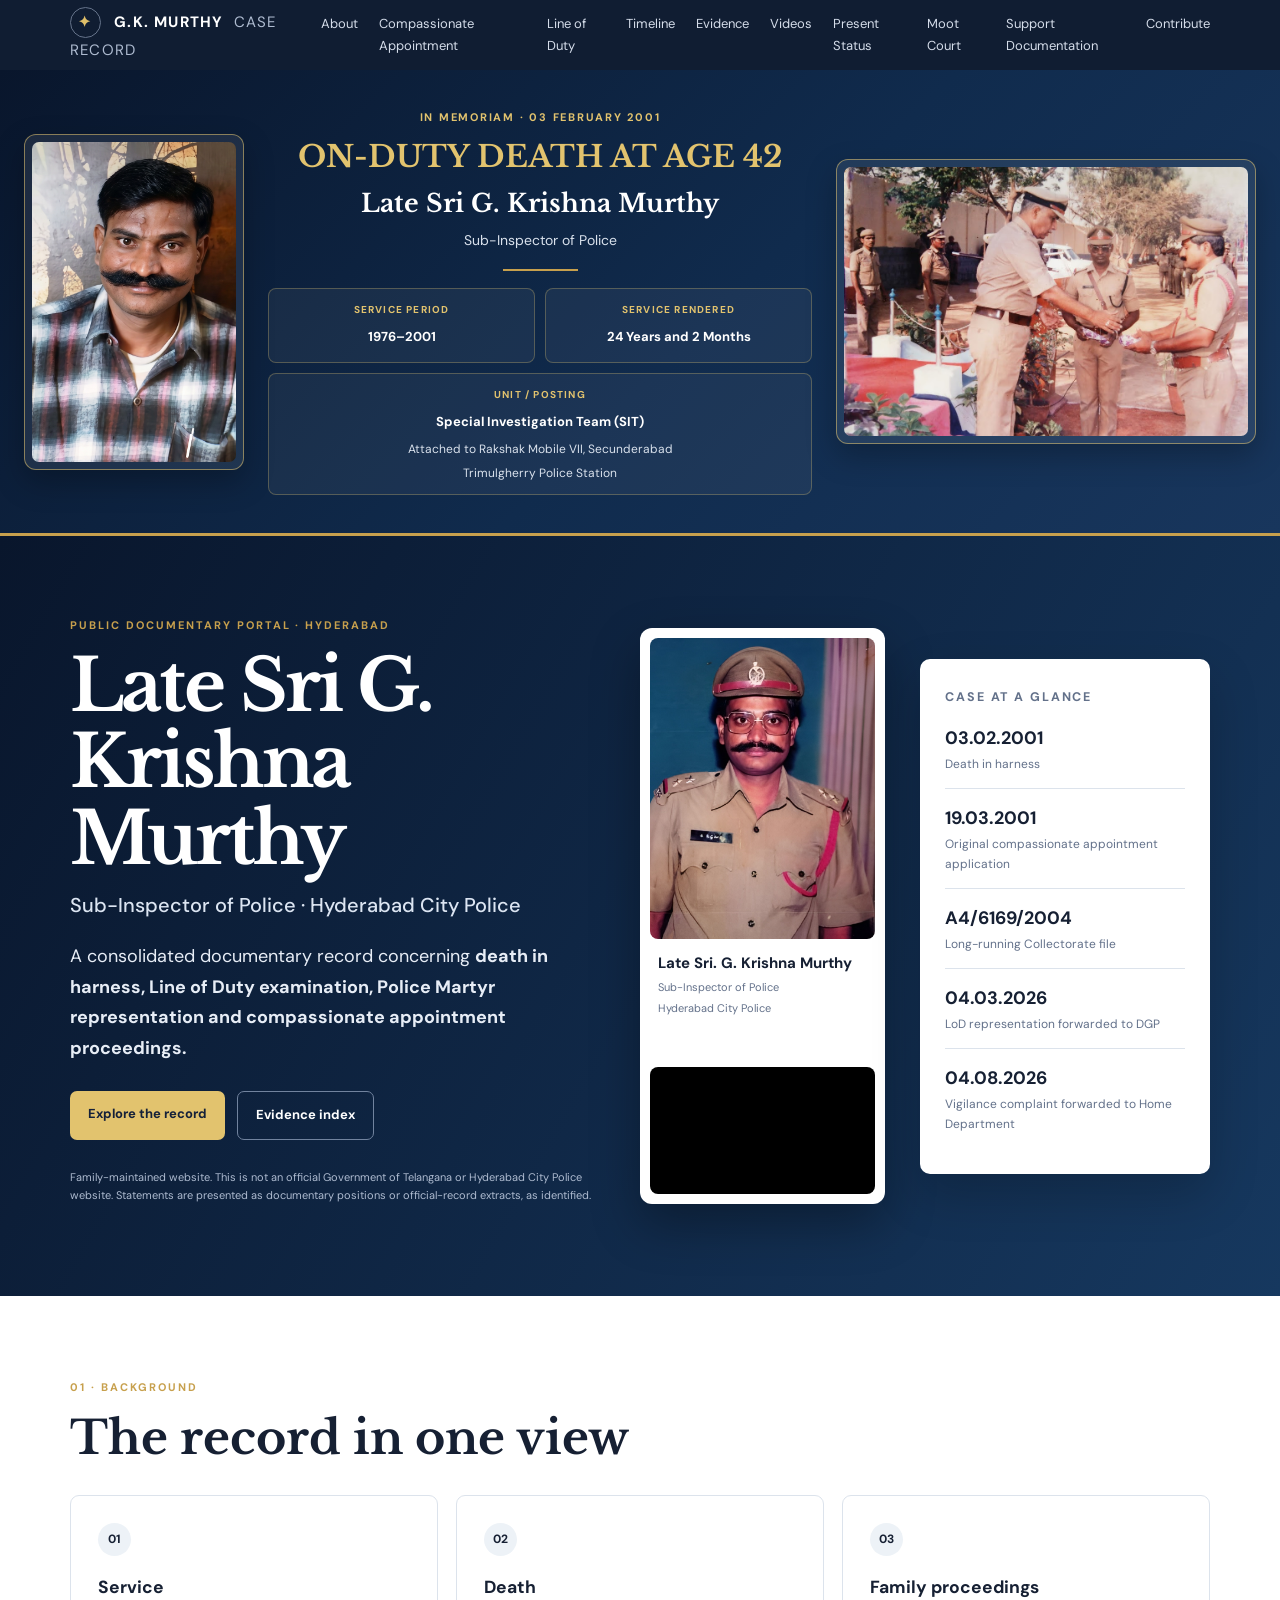
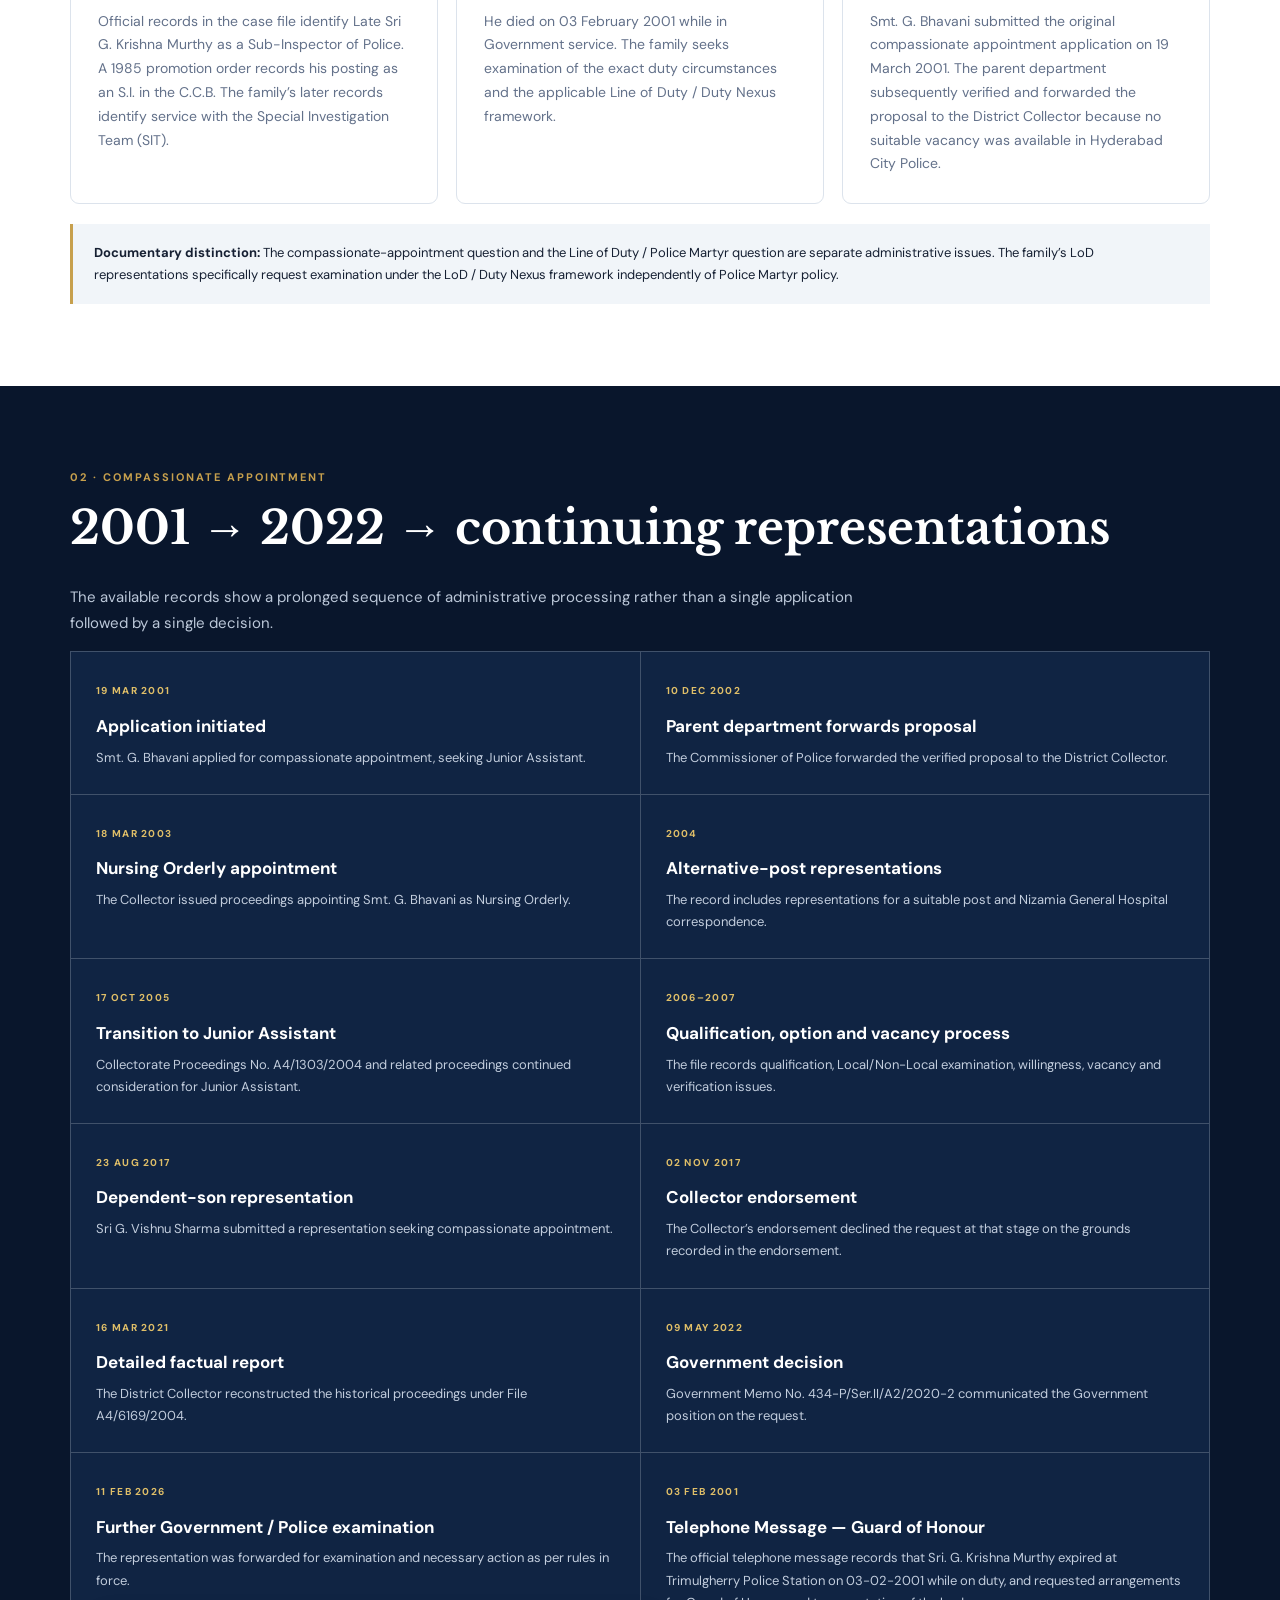
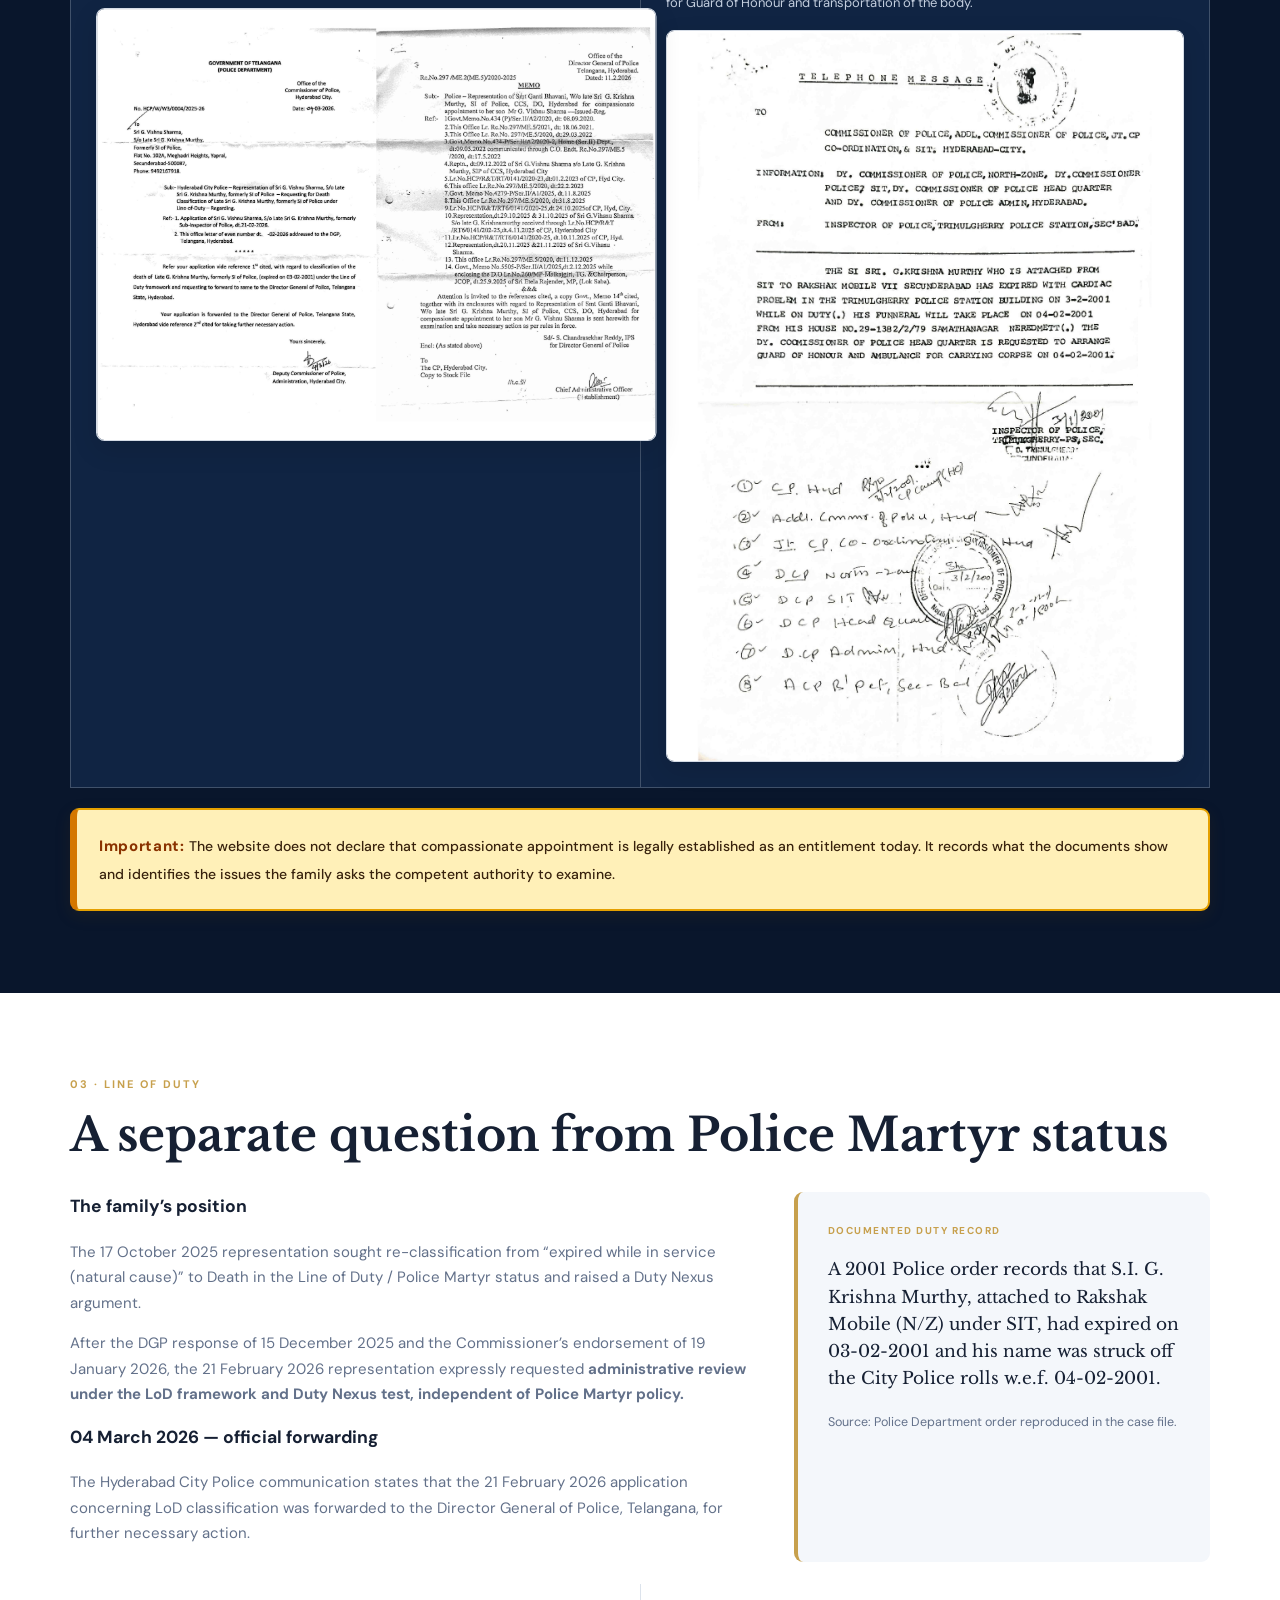
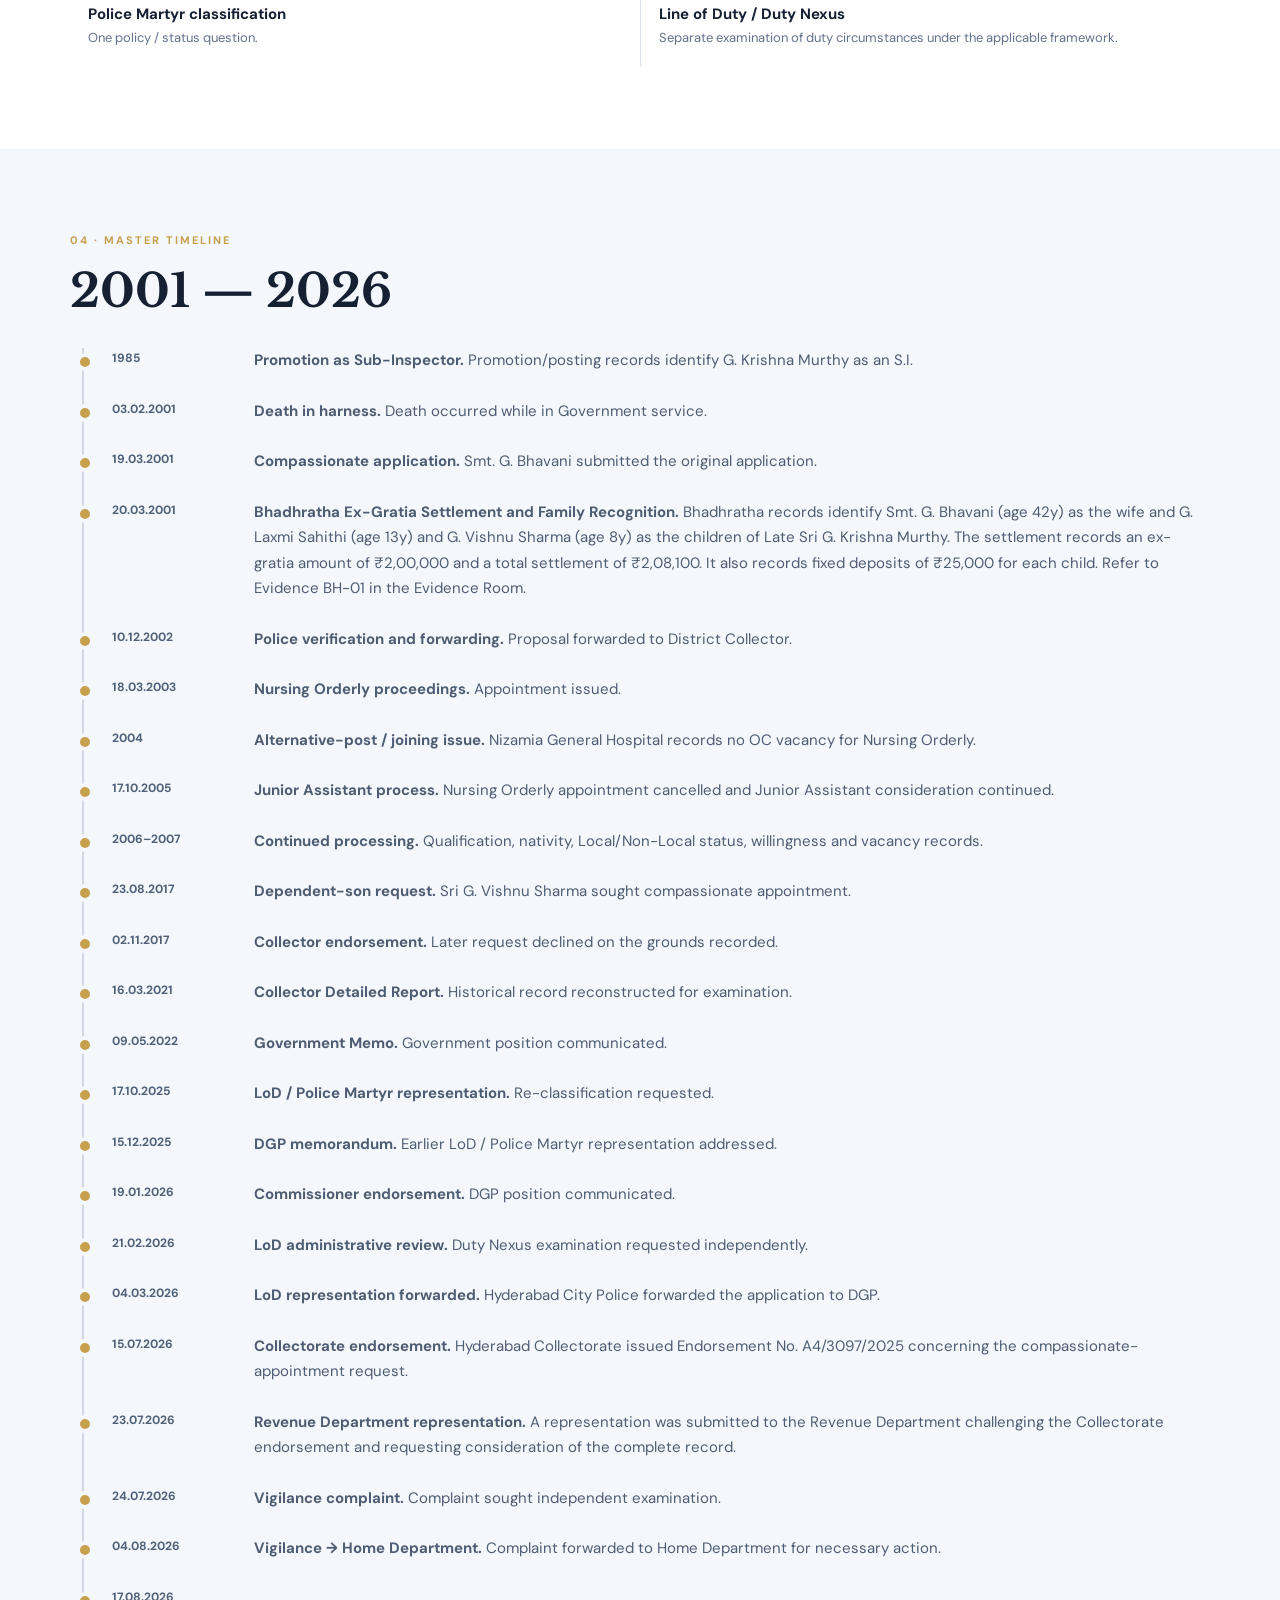
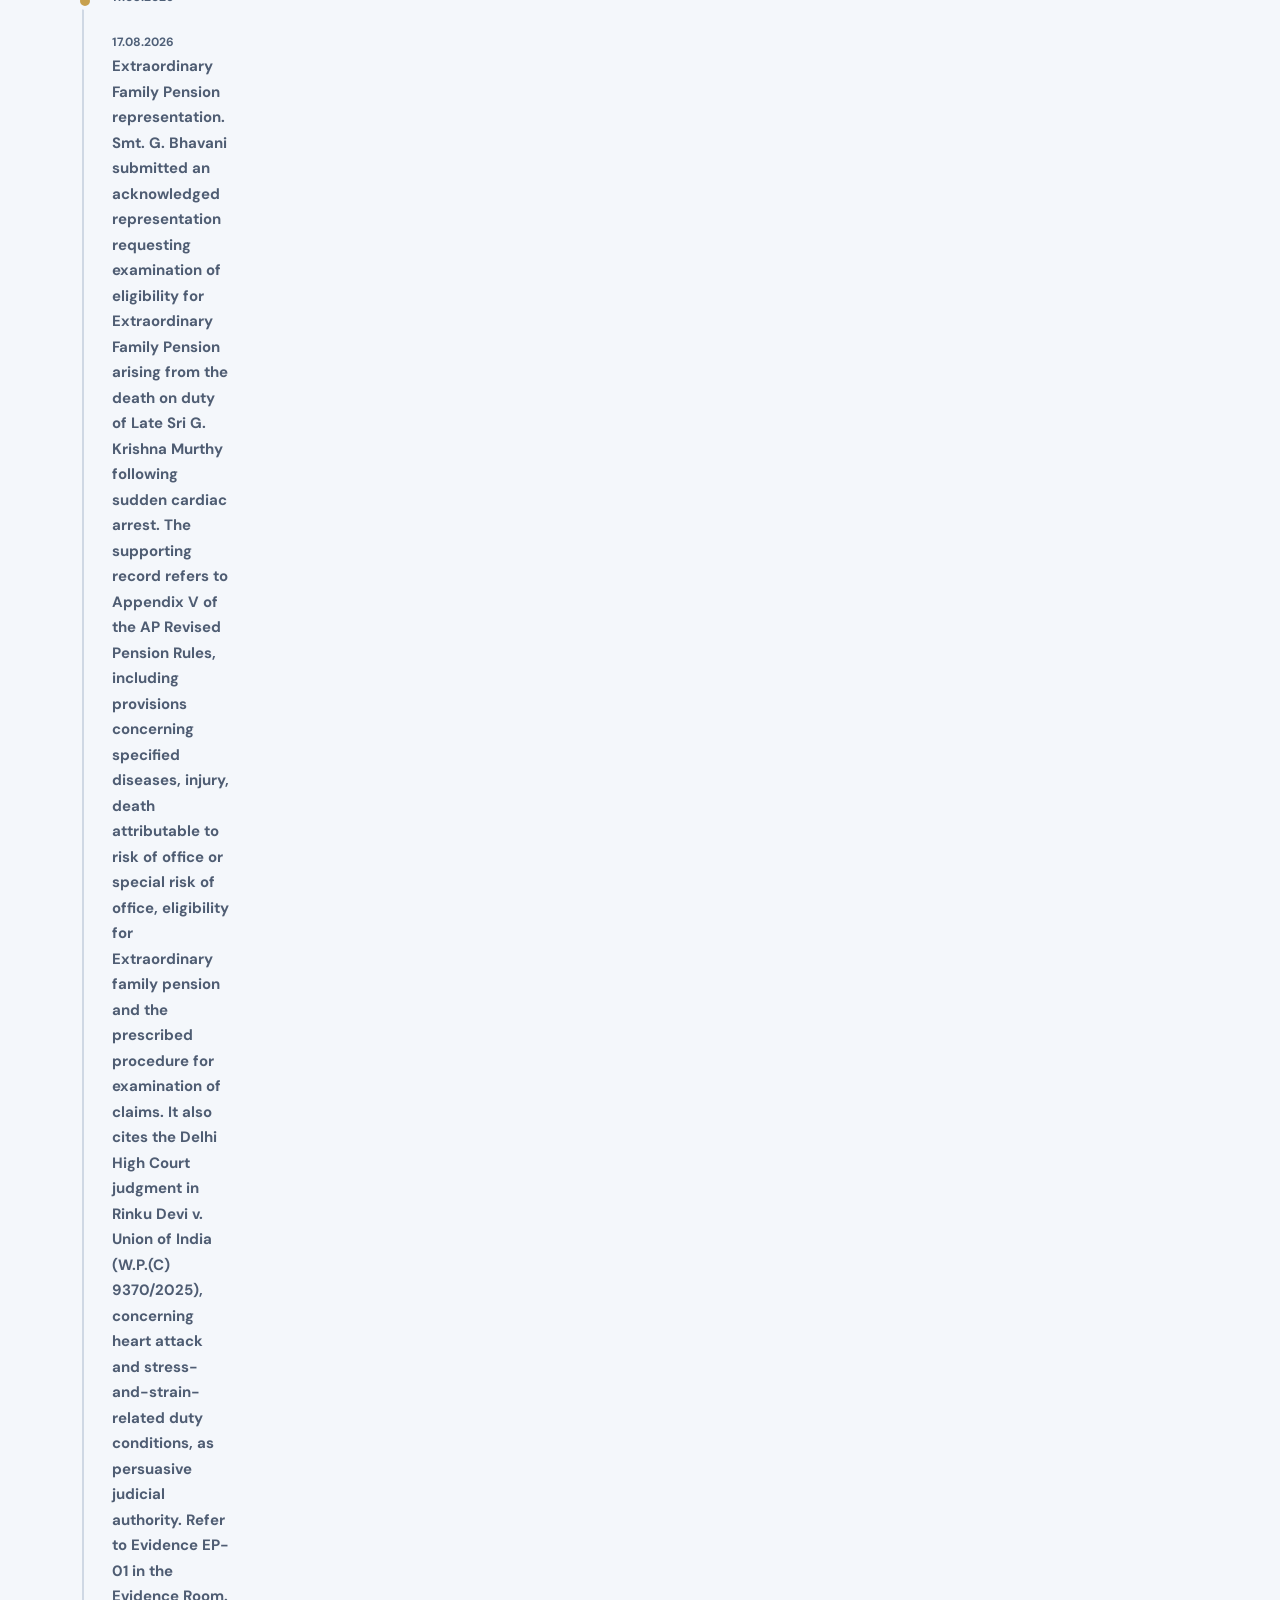
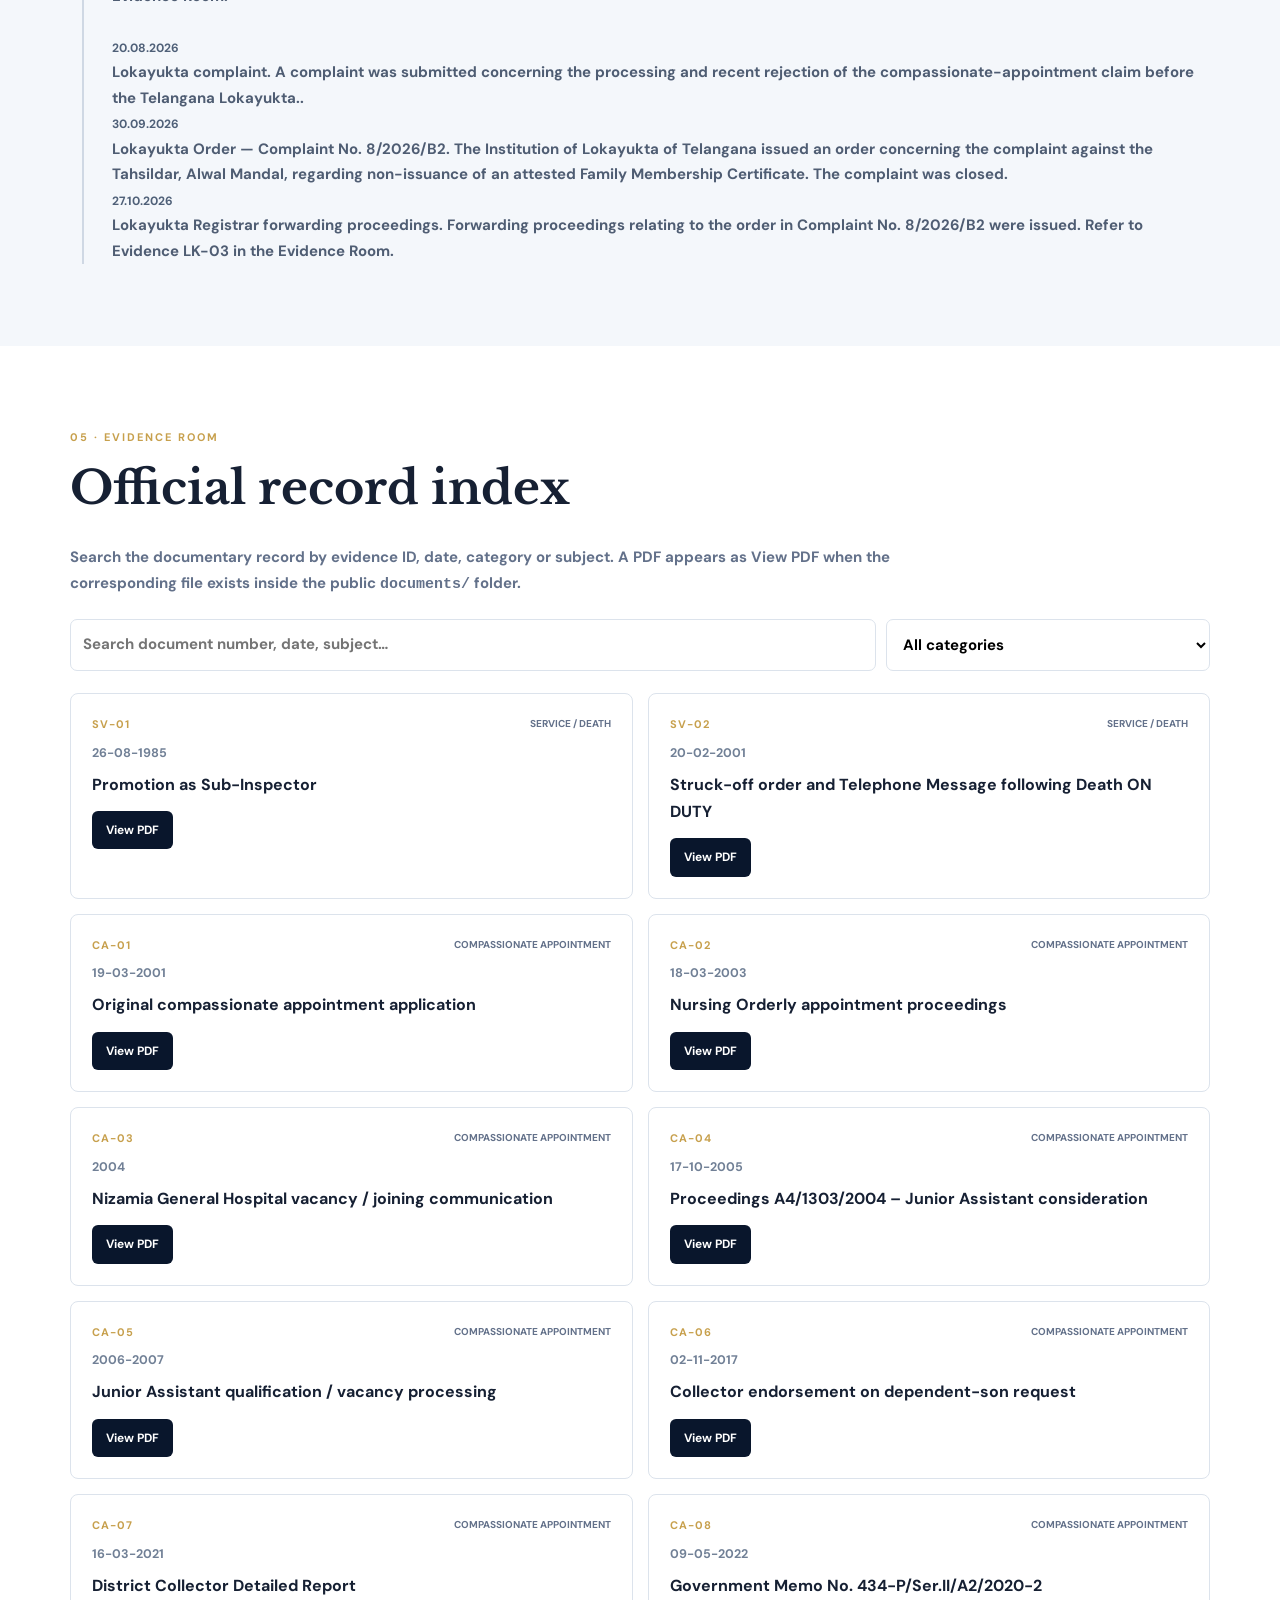
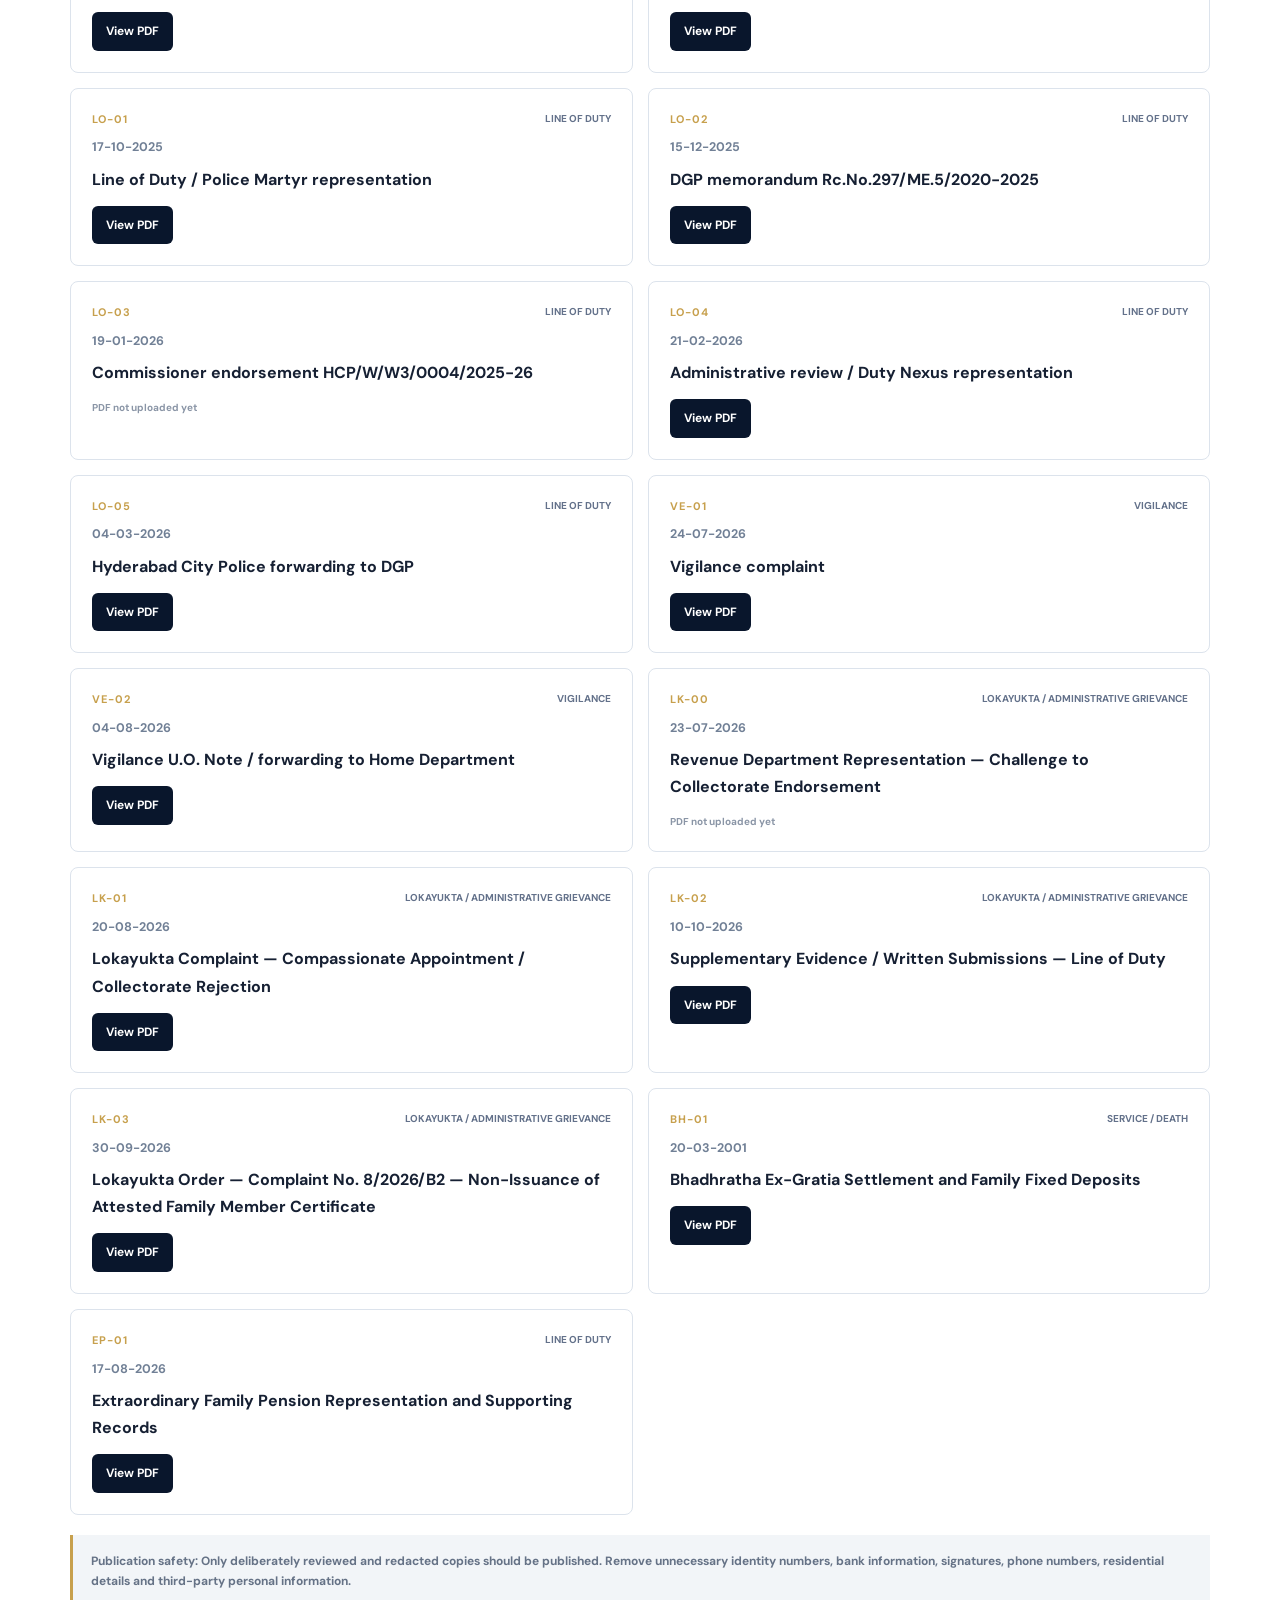
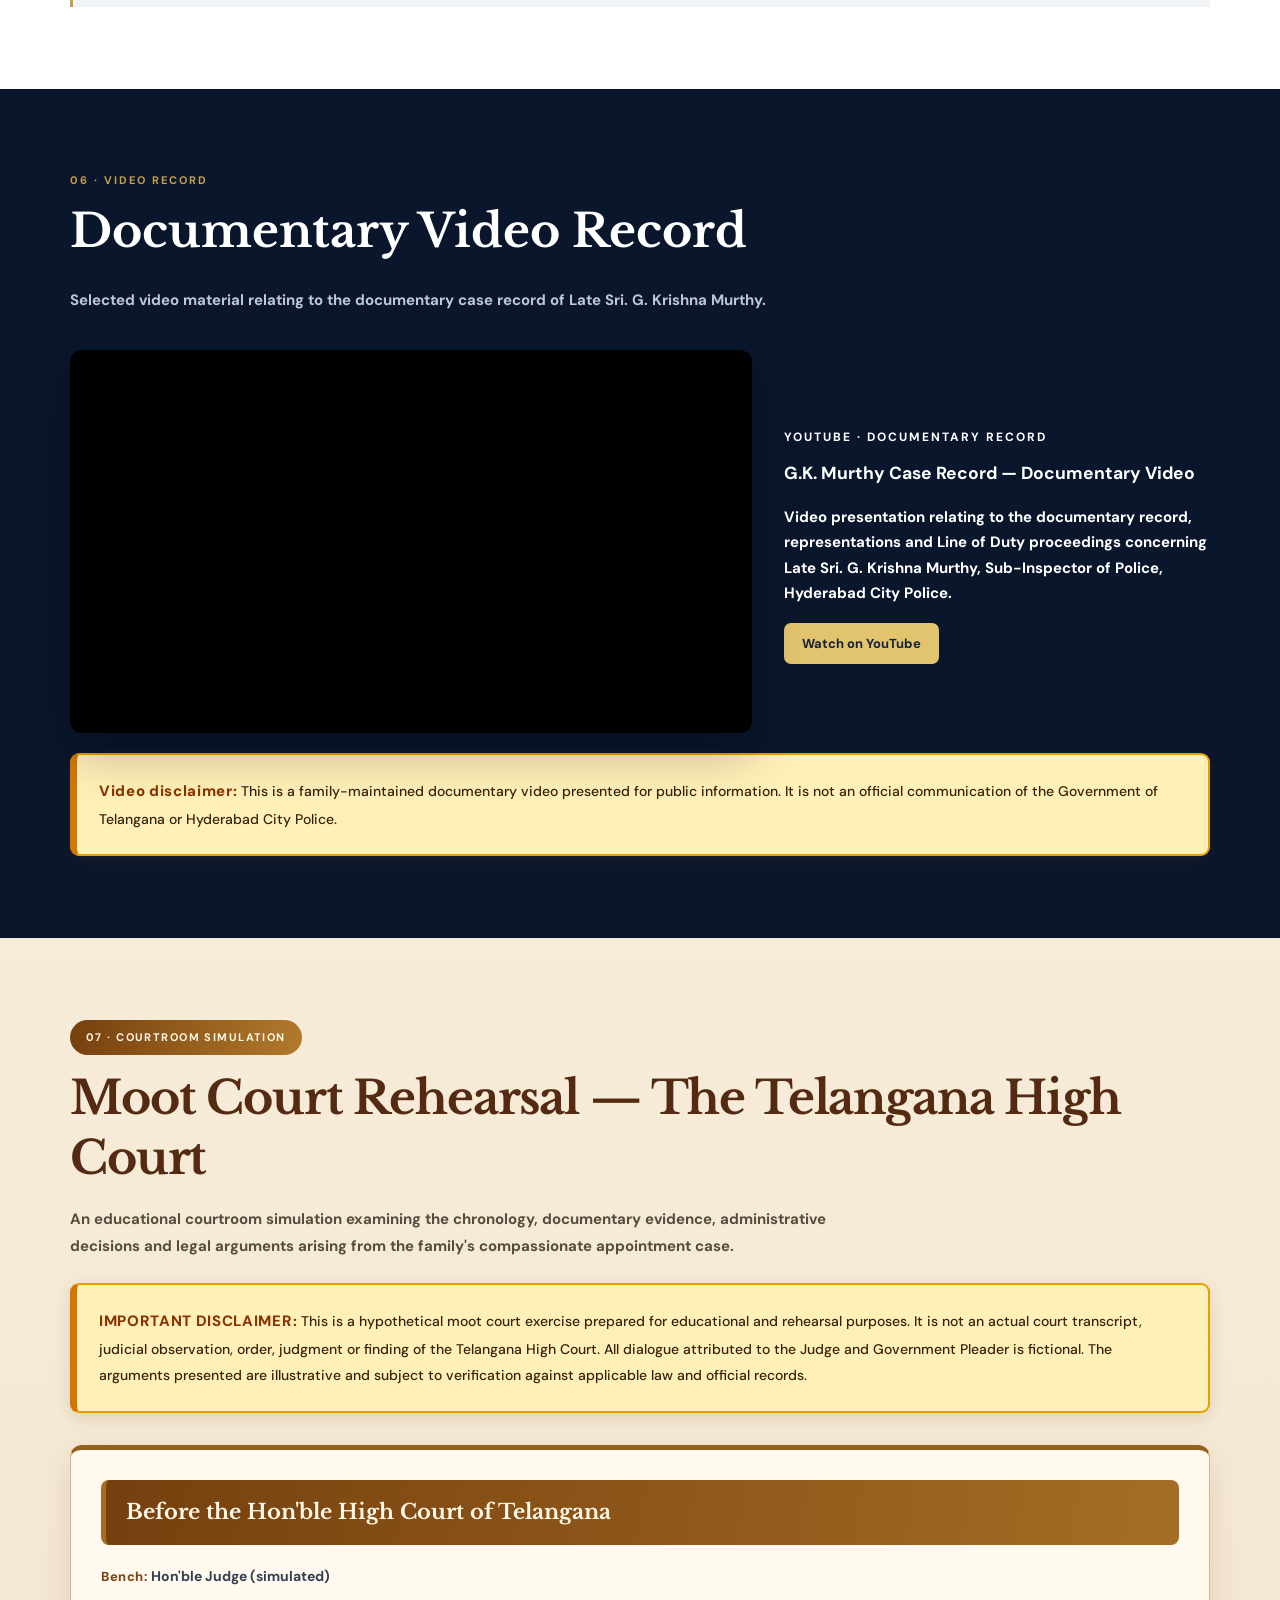
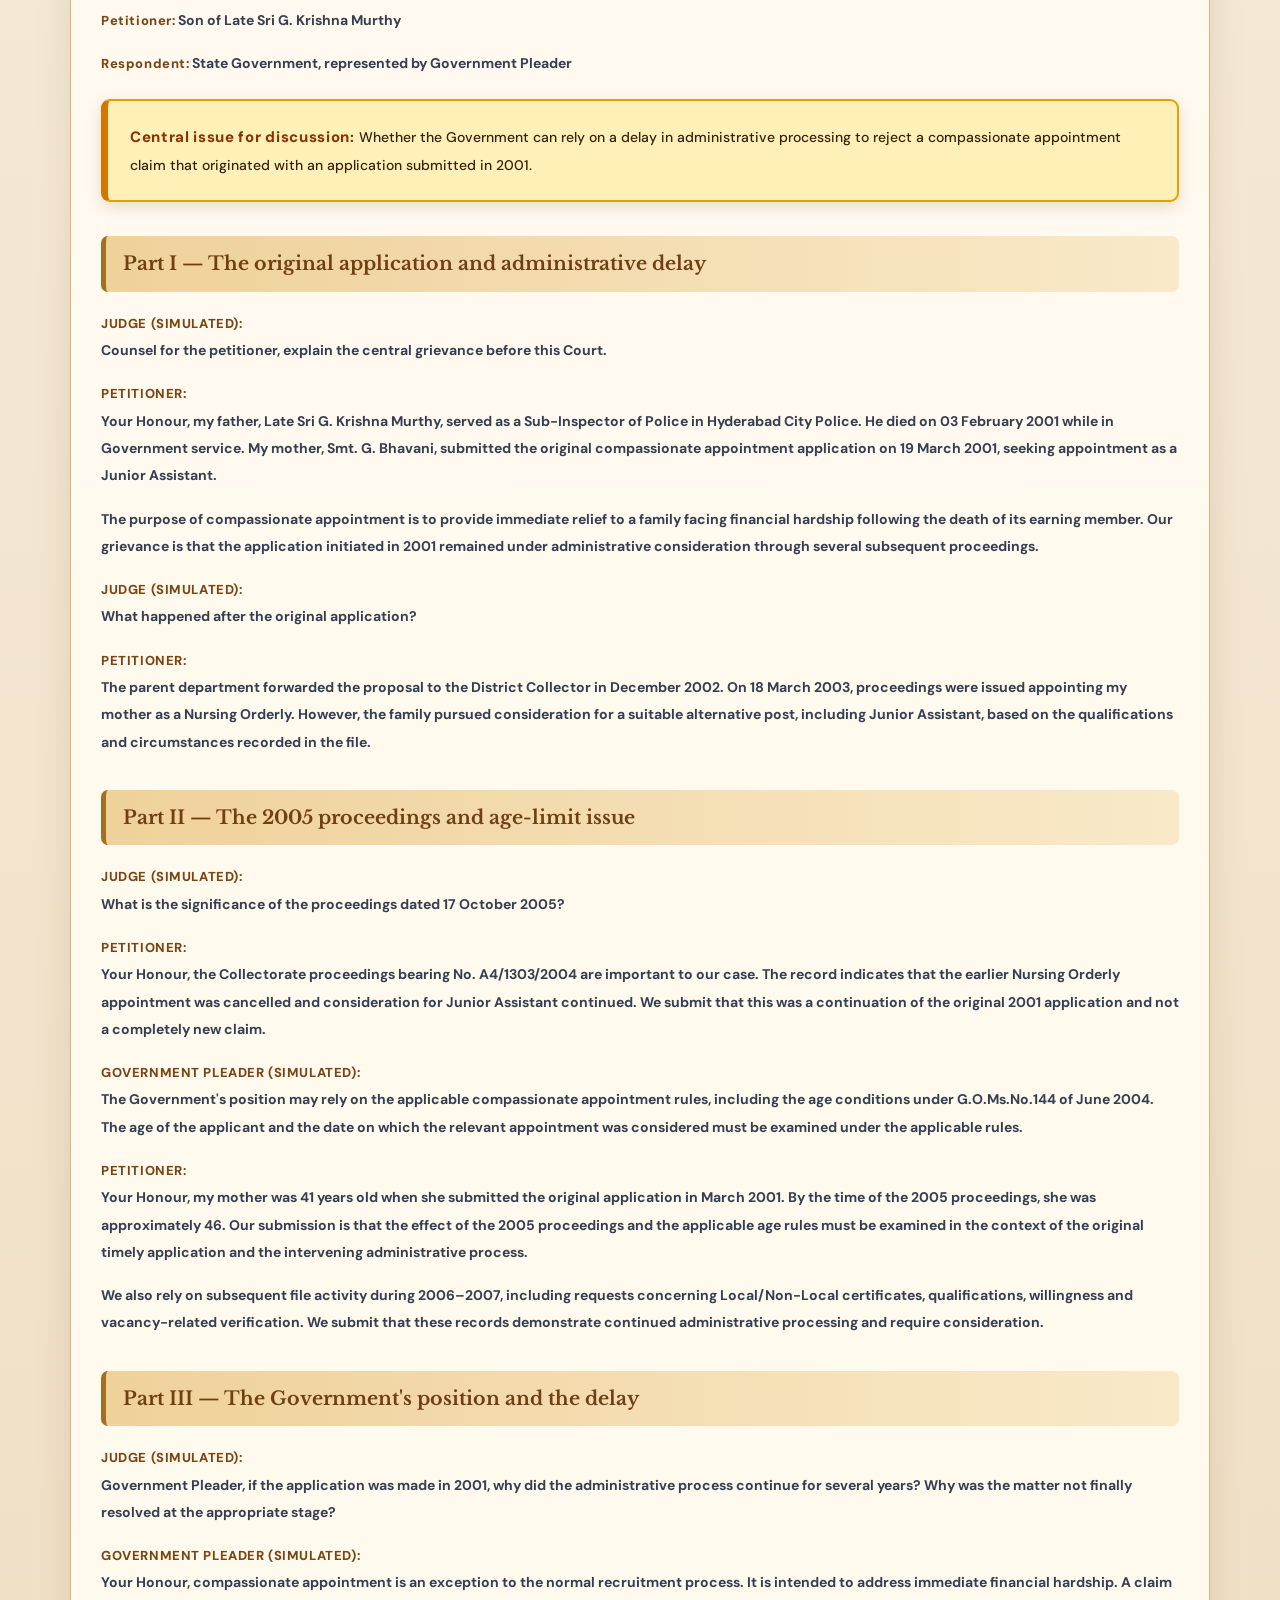
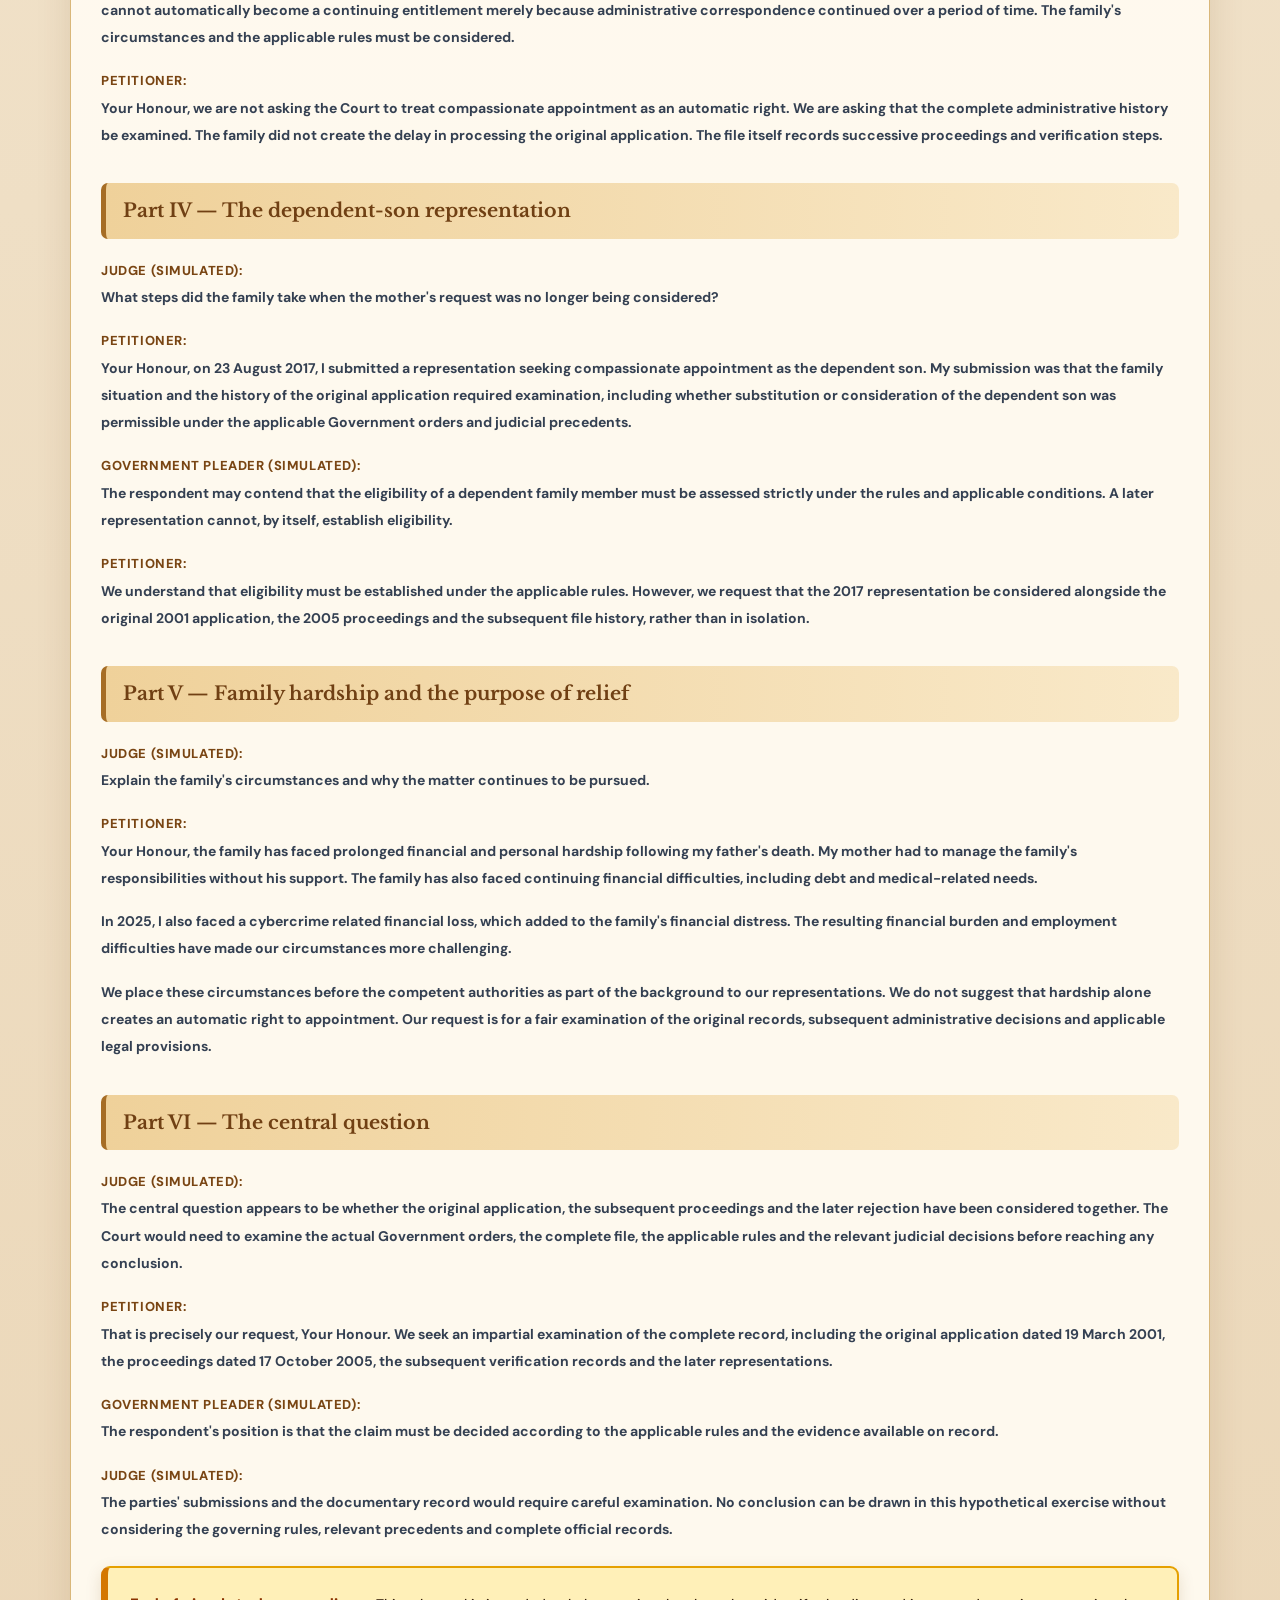
==== commit 895d0792: "Add representation for Extraordinary Family Pension claim" ====
--- a/index.html
+++ b/index.html
@@ -845,8 +845,31 @@
           Complaint forwarded to Home Department for necessary action.
         </p>
       </div>
-      
-      <div>
+      <div>
+  <time>17.08.2026</time>
+  <p>
+    <b><div>
+  <time>17.08.2026</time>
+  <p>
+    <b>Extraordinary Family Pension representation.</b>
+    Smt. G. Bhavani submitted an acknowledged representation
+    requesting examination of eligibility for Extraordinary Family
+    Pension arising from the death on duty of Late Sri G. Krishna
+    Murthy following sudden cardiac arrest. The supporting record
+    refers to Appendix V of the AP Revised Pension Rules, including
+    provisions concerning specified diseases, injury, death
+    attributable to risk of office or special risk of office,
+    eligibility for Extraordinary family pension and the prescribed 
+    procedure for examination of claims. It also cites the Delhi High 
+    Court judgment in Rinku Devi v. Union of India (W.P.(C) 9370/2025),
+    concerning heart attack and stress-and-strain-related duty
+    conditions, as persuasive judicial authority.
+    Refer to Evidence EP-01 in the Evidence Room.
+  </p>
+</div>
+  </p>
+</div>
+  <div>
   <time>20.08.2026</time>
   <p>
     <b>Lokayukta complaint.</b>
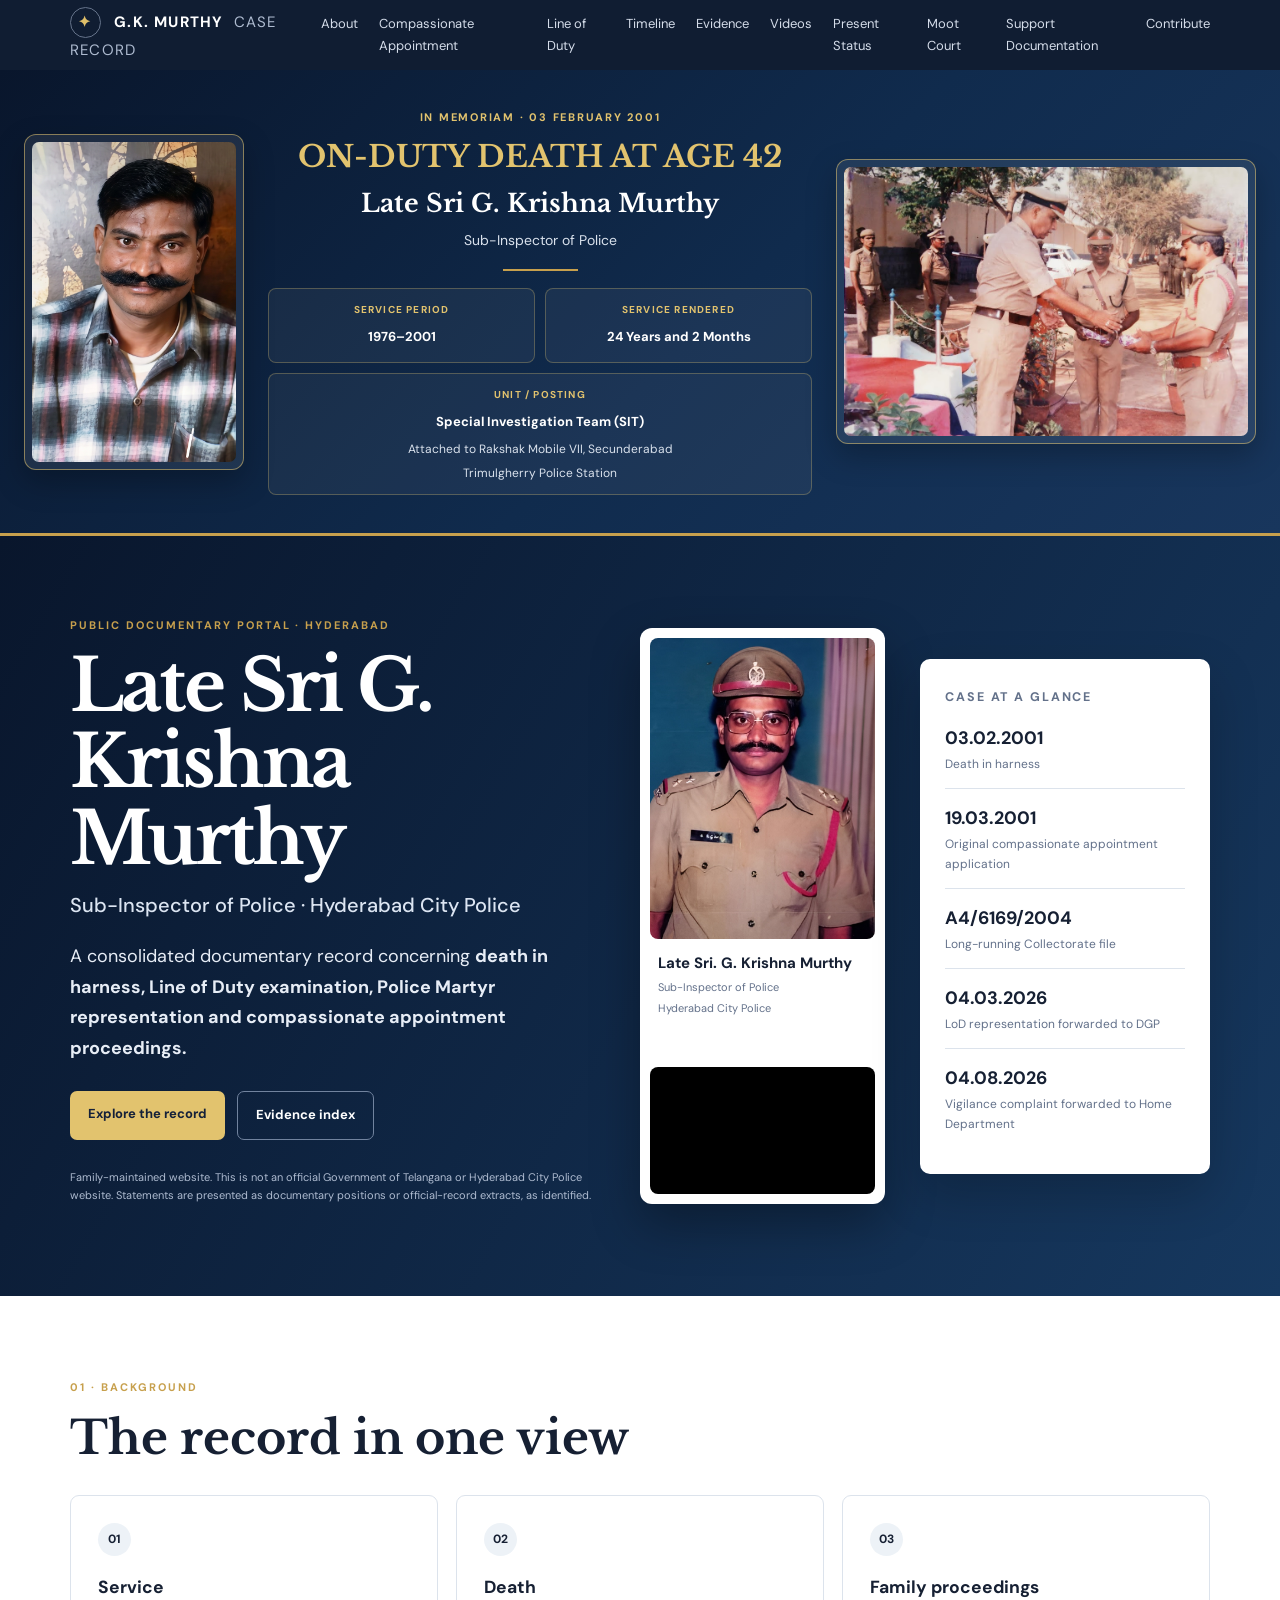
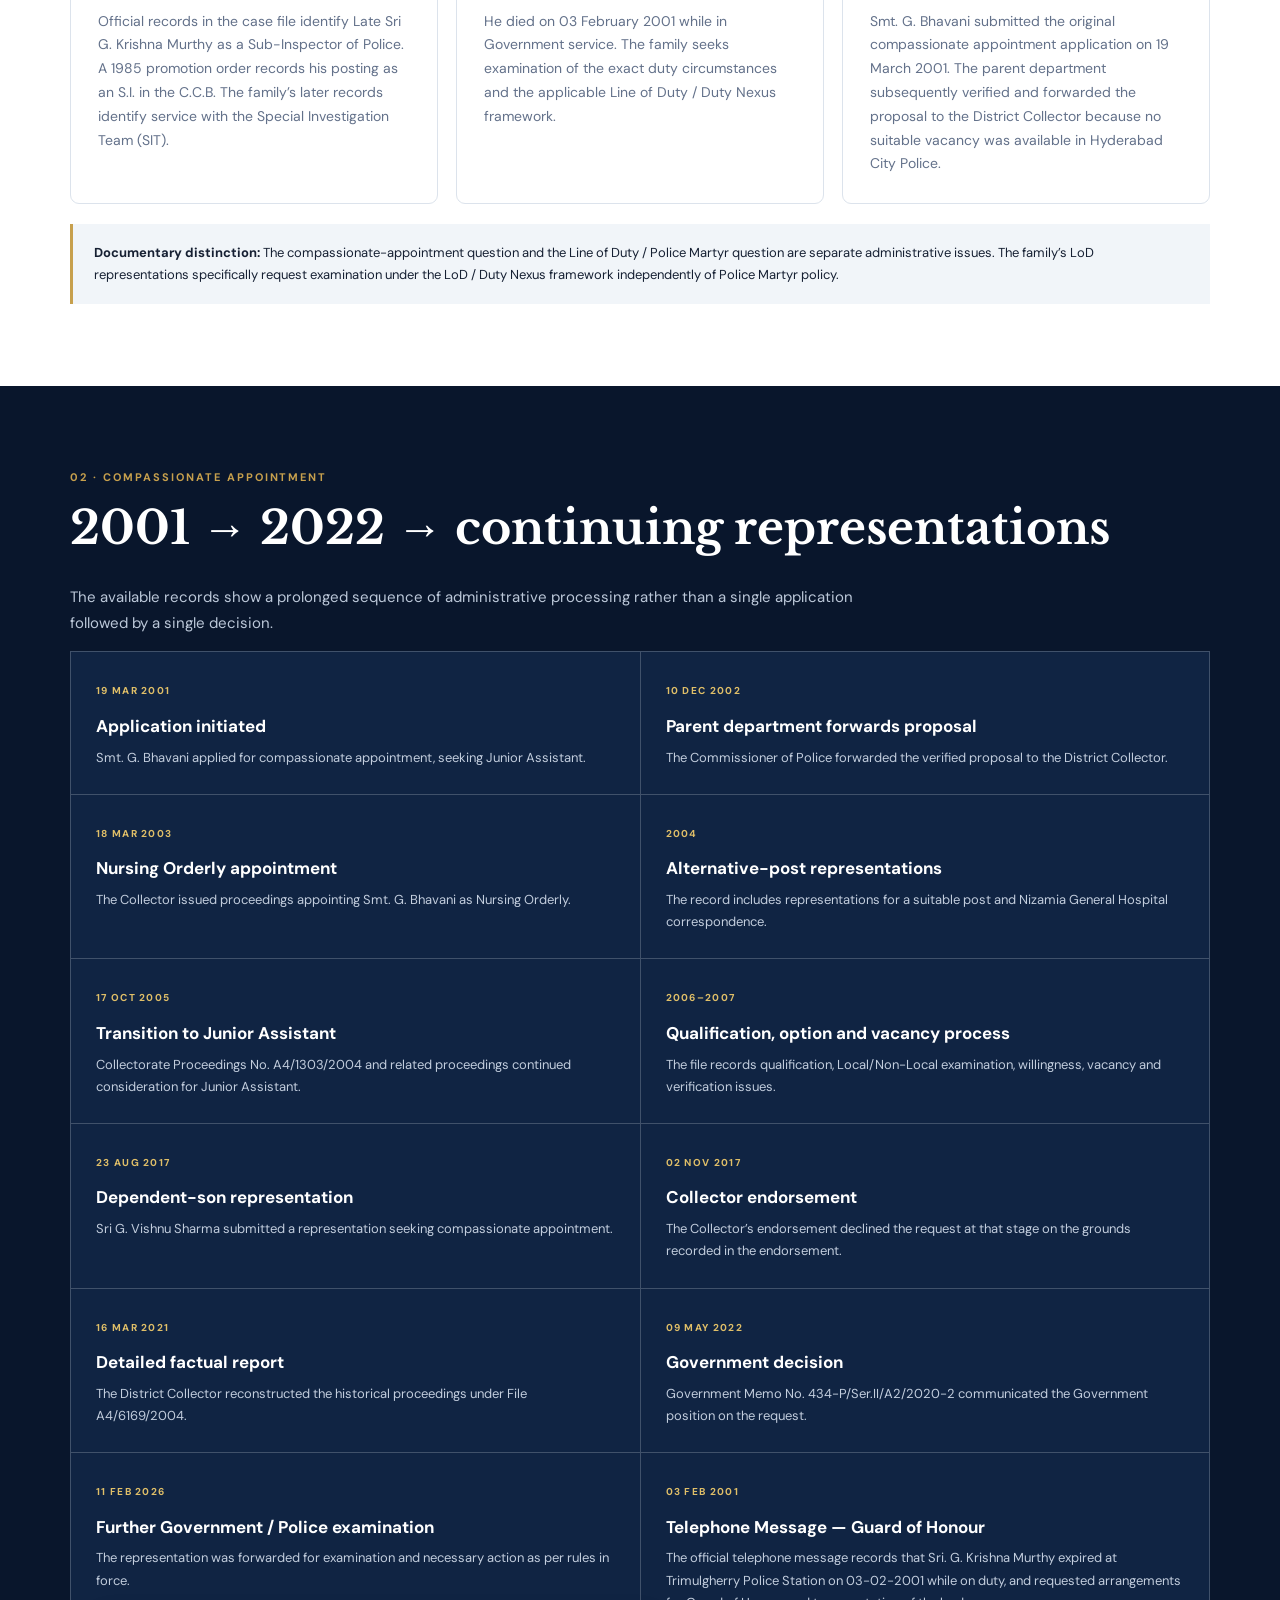
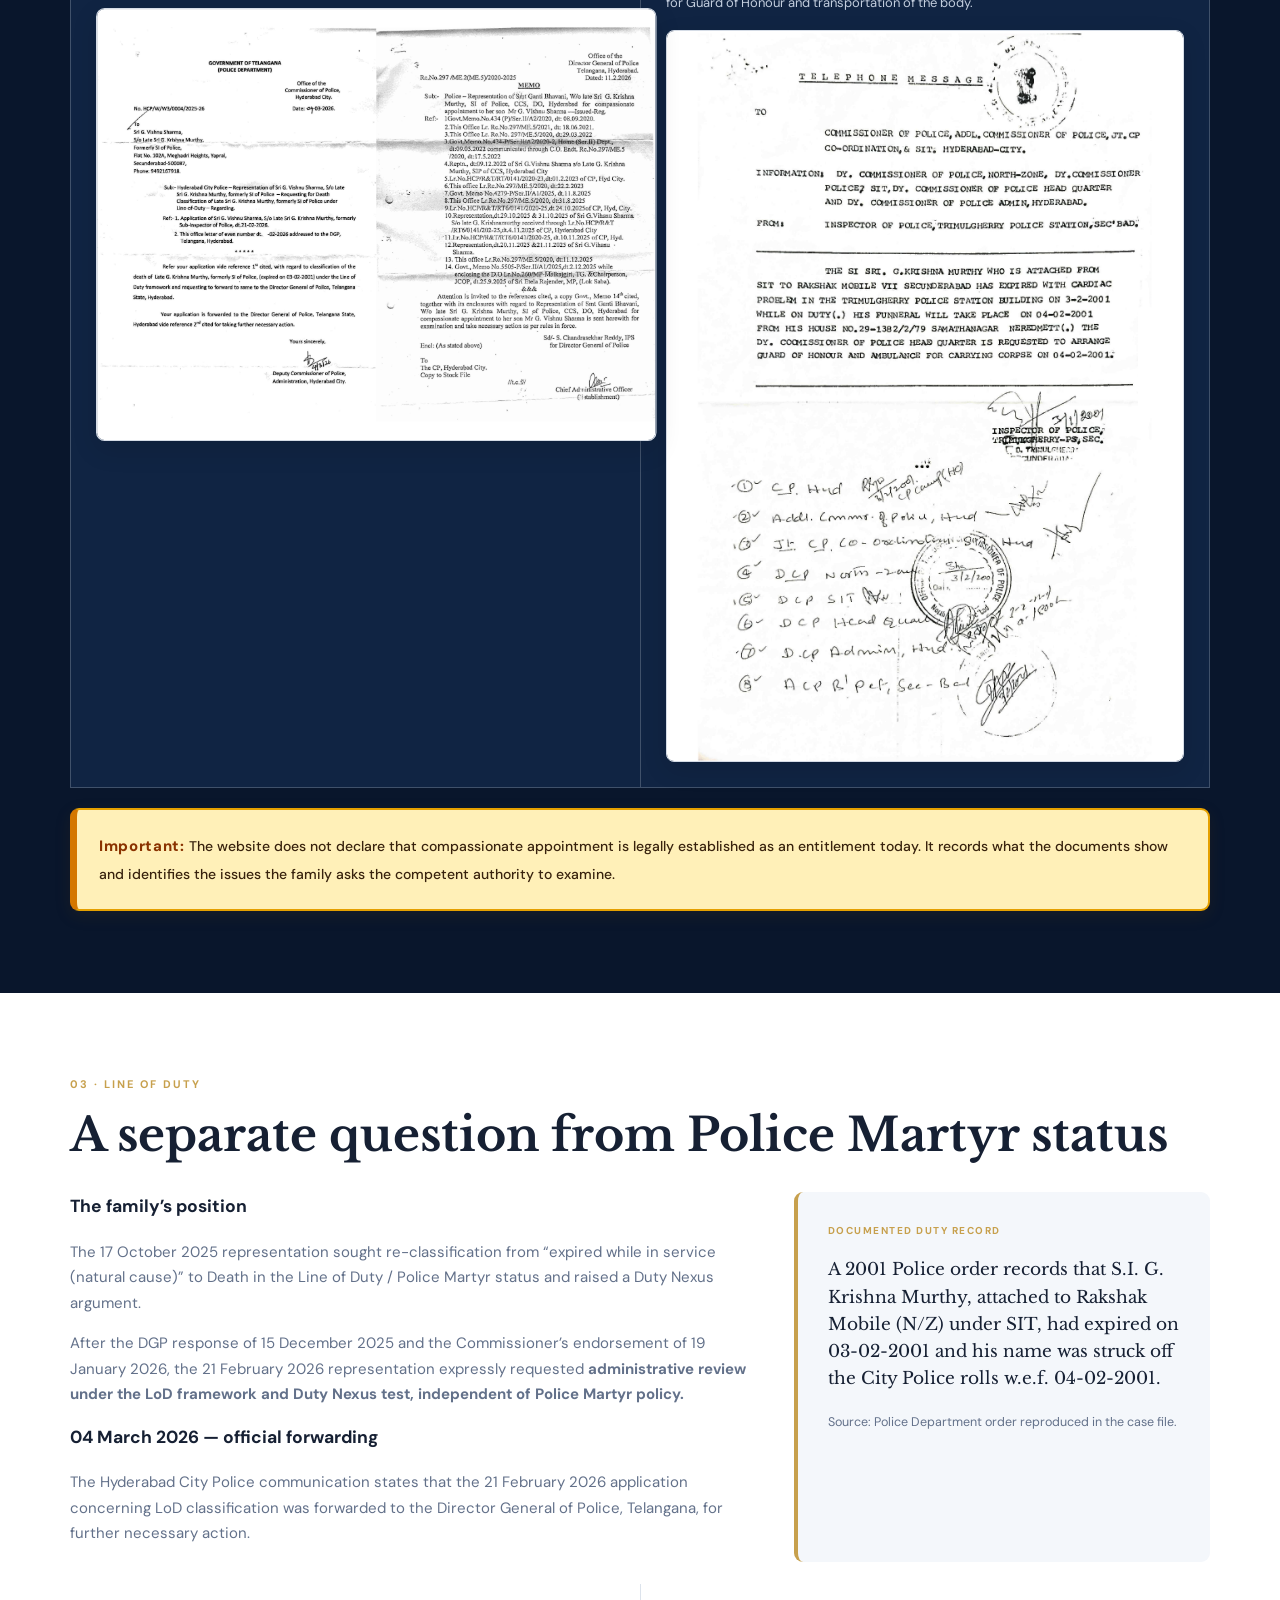
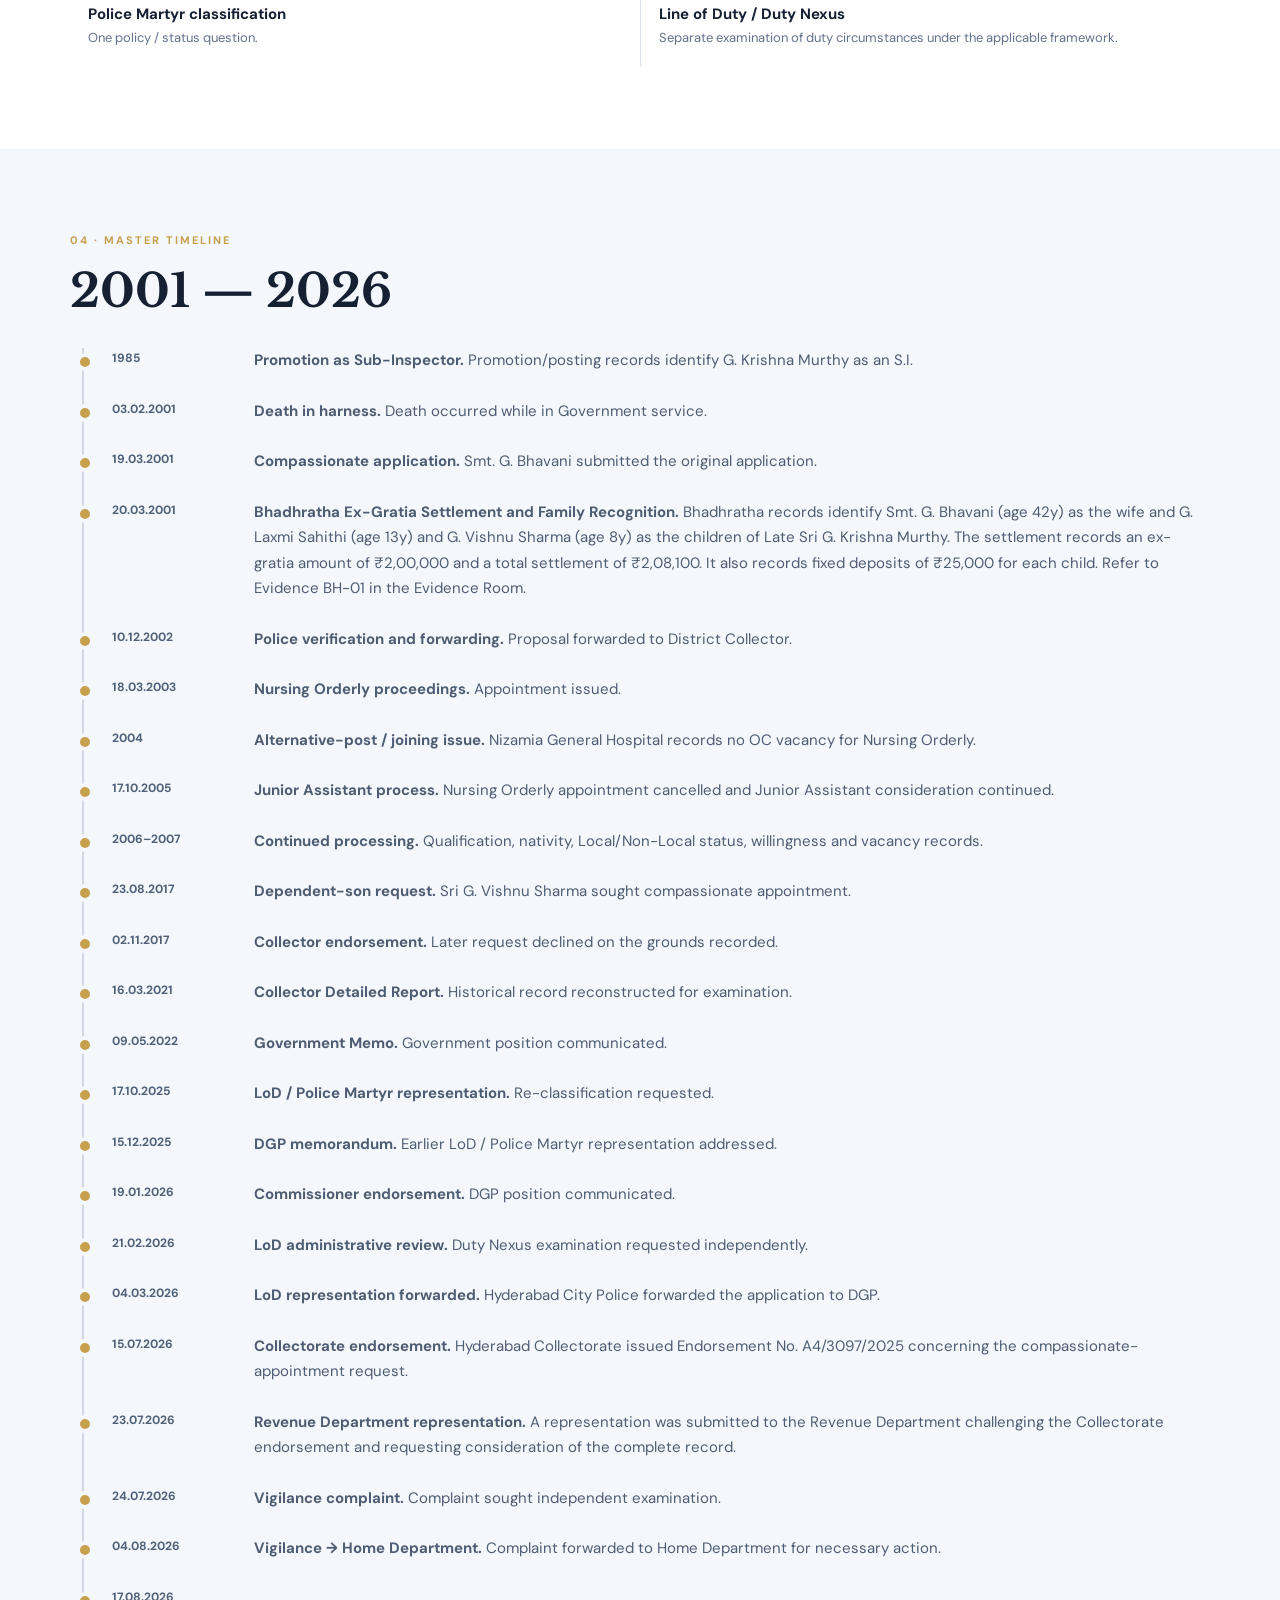
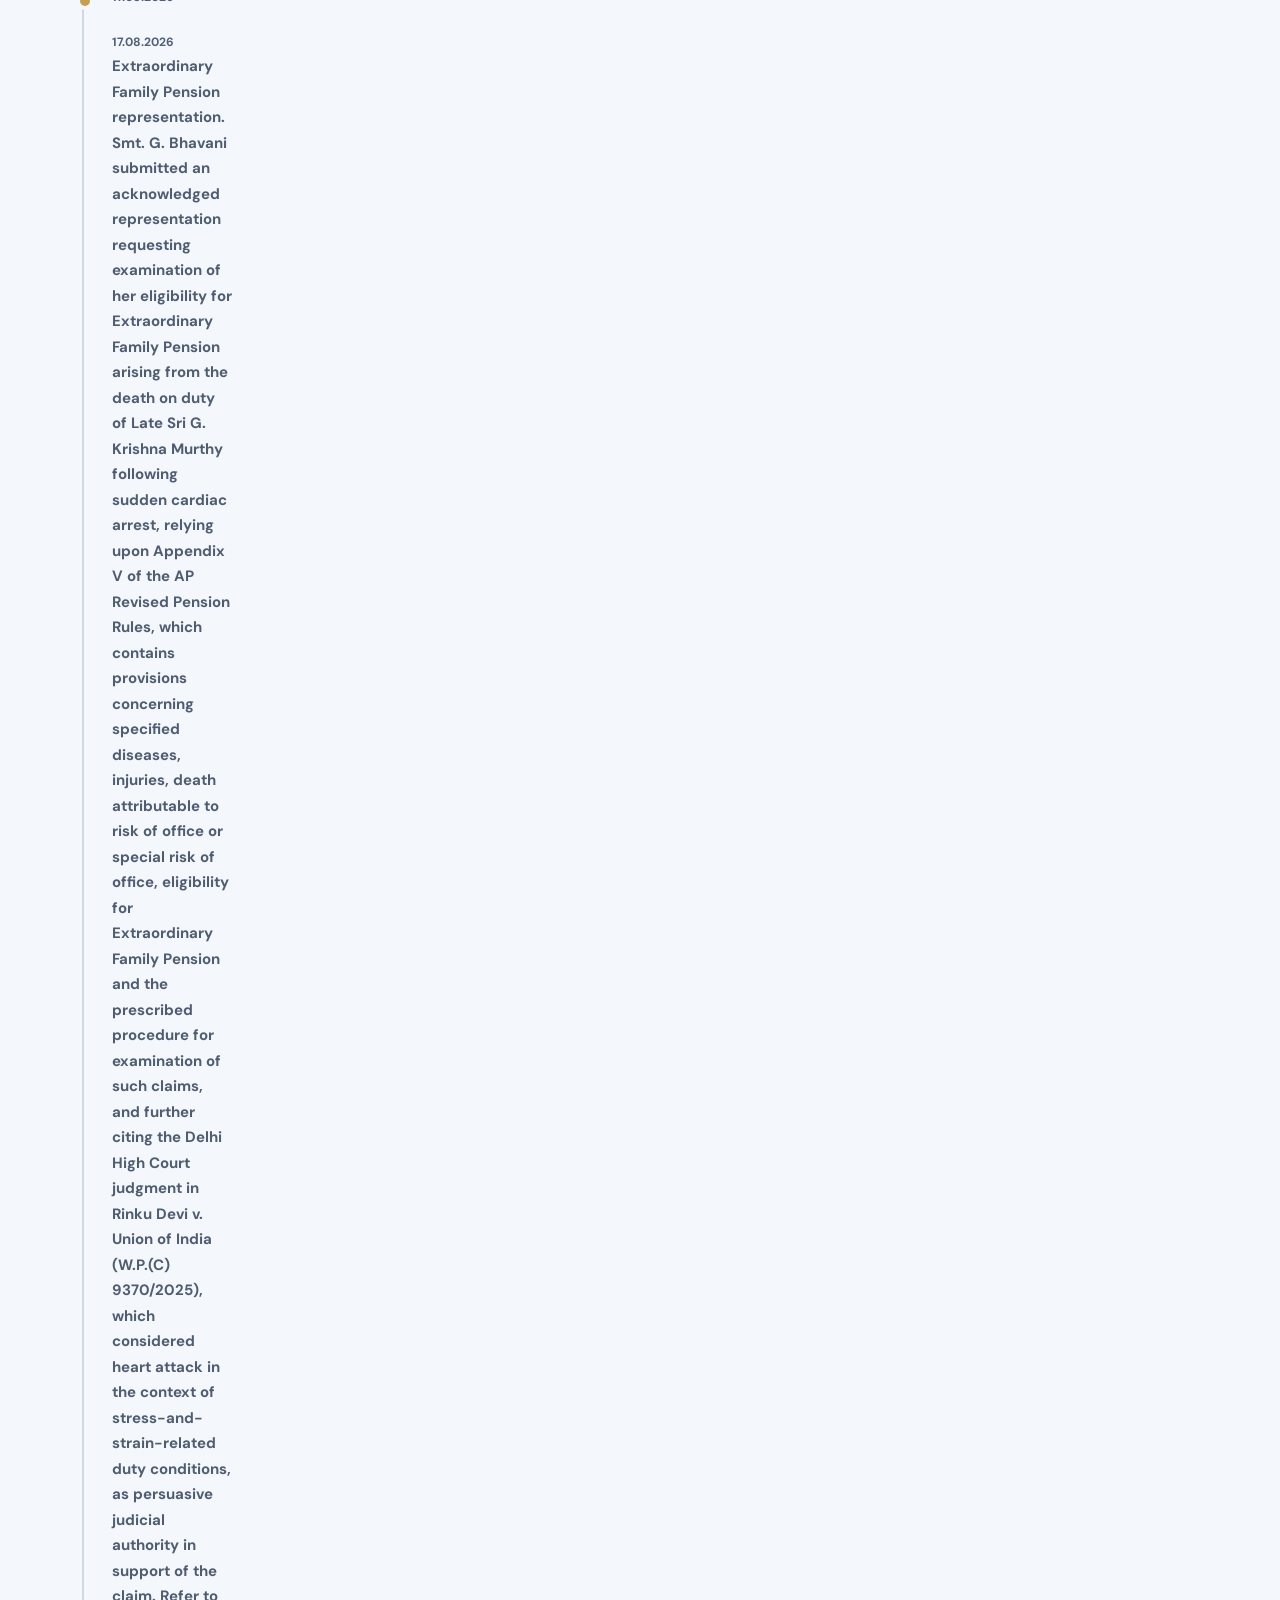
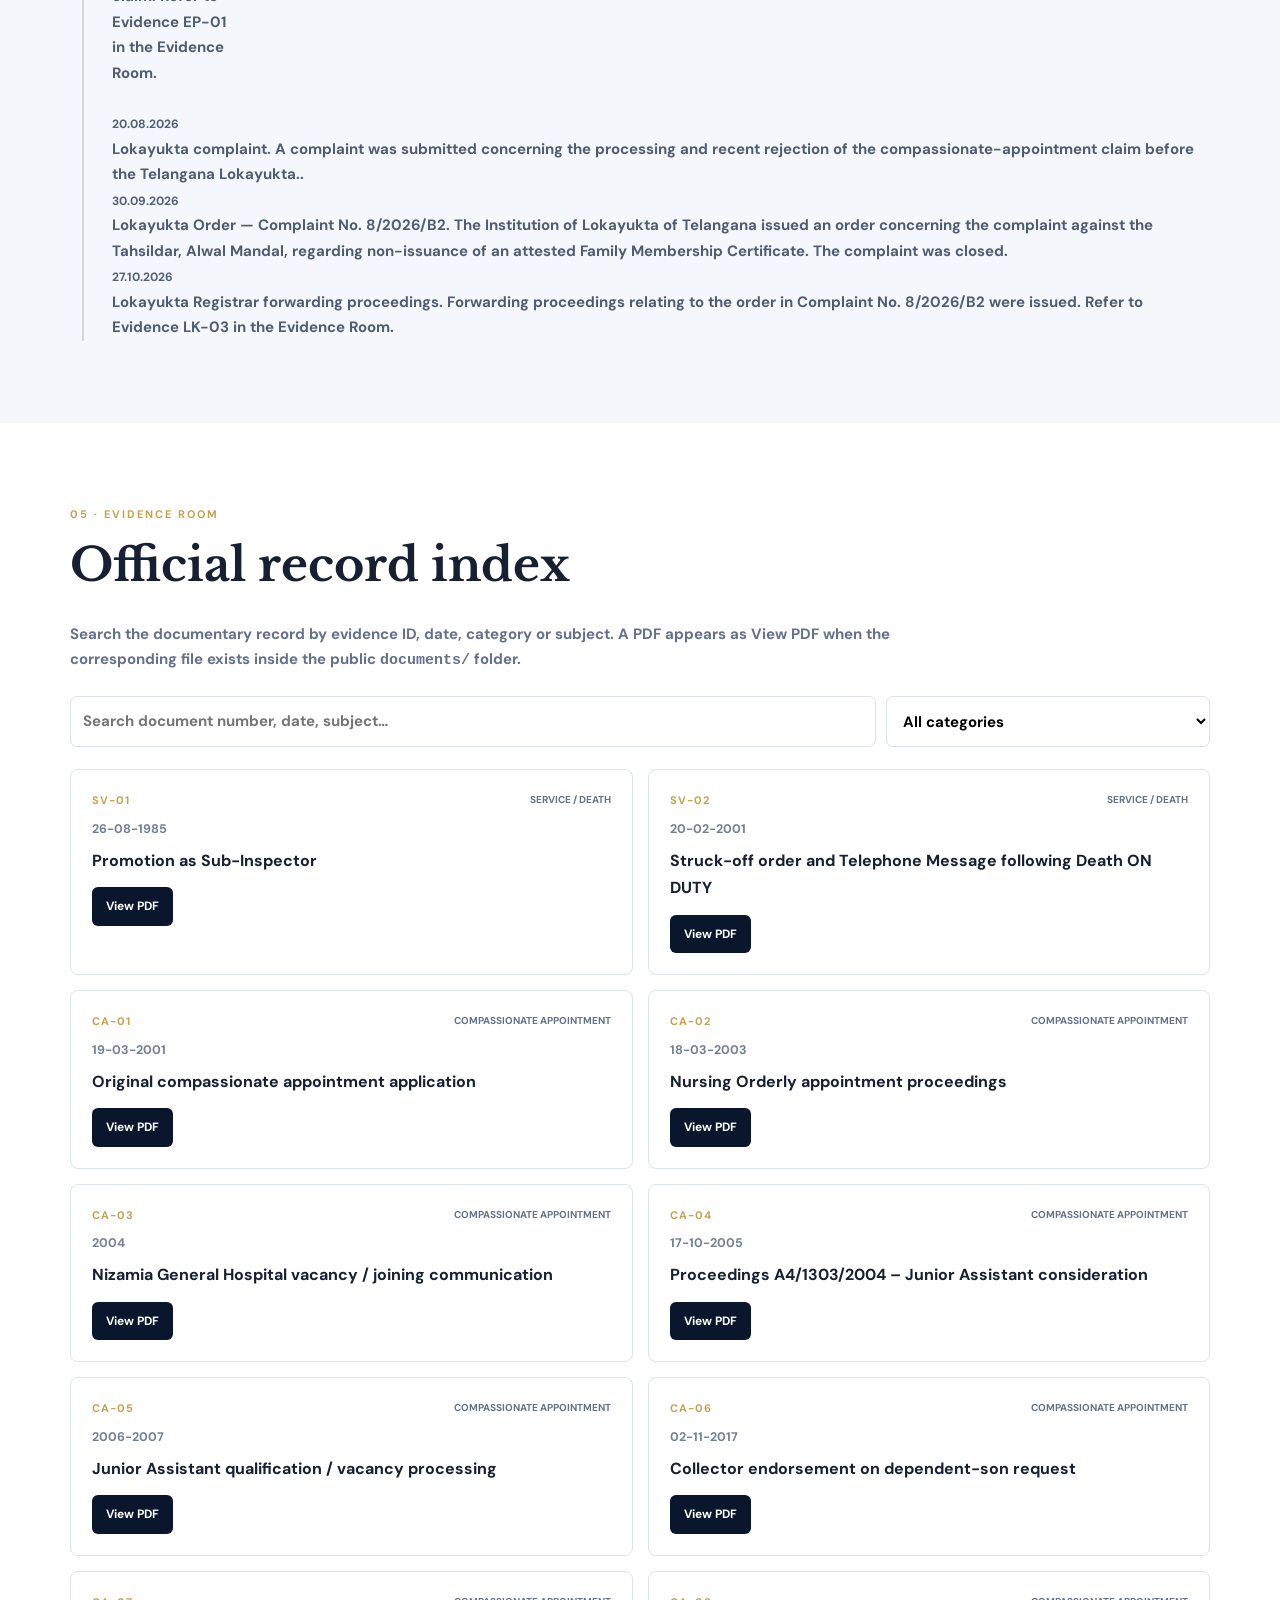
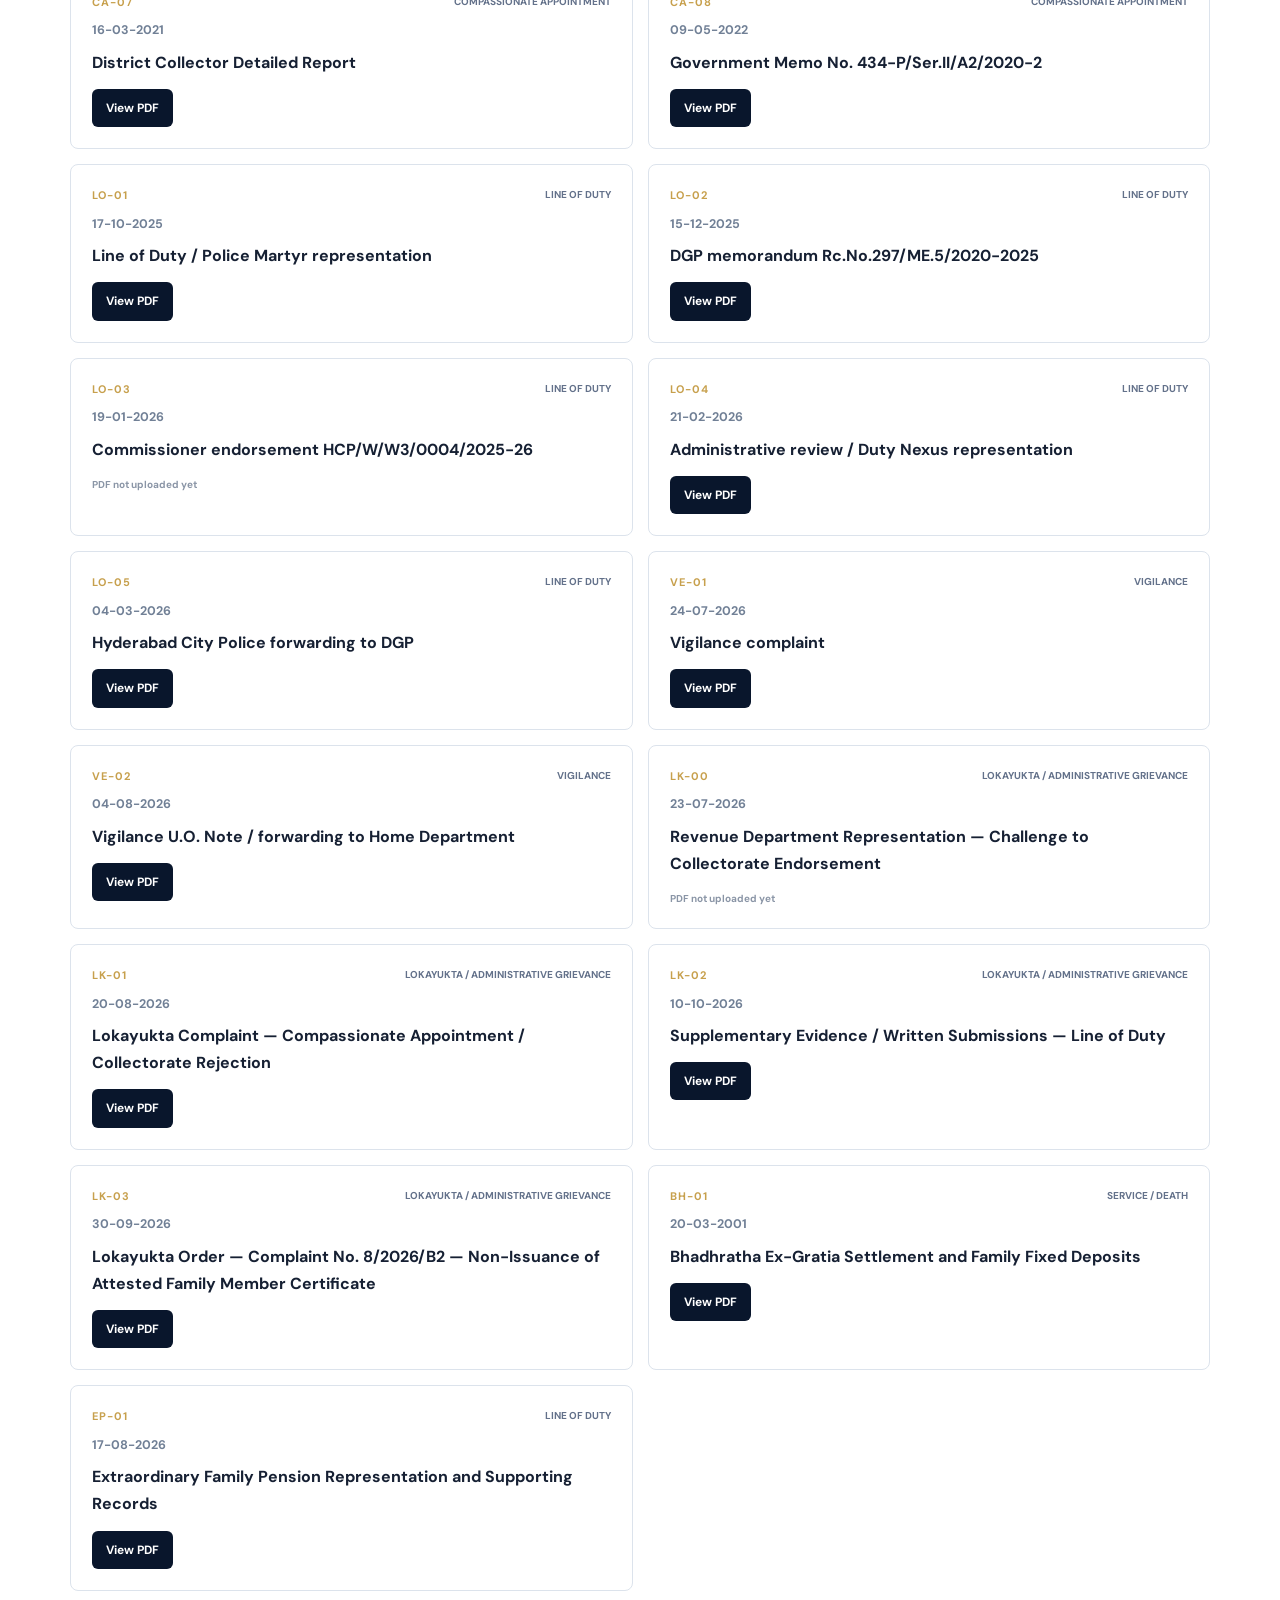
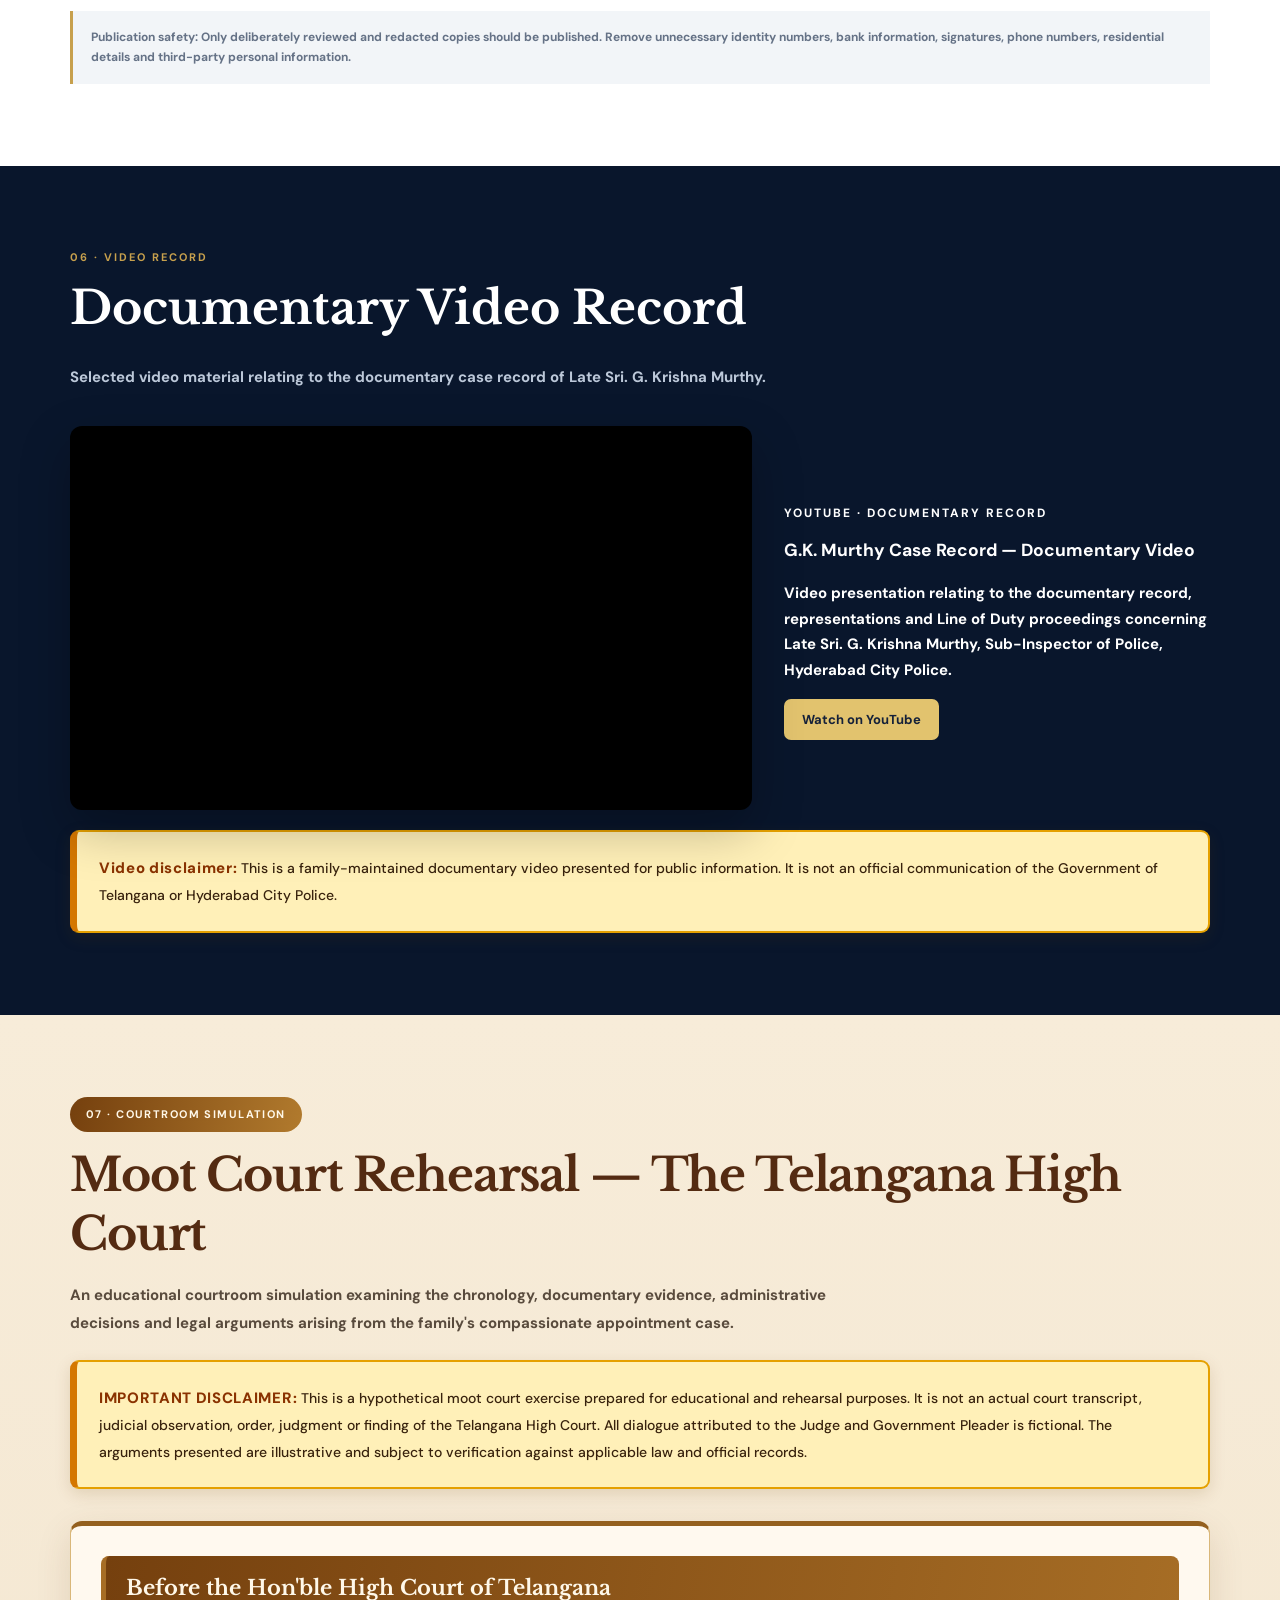
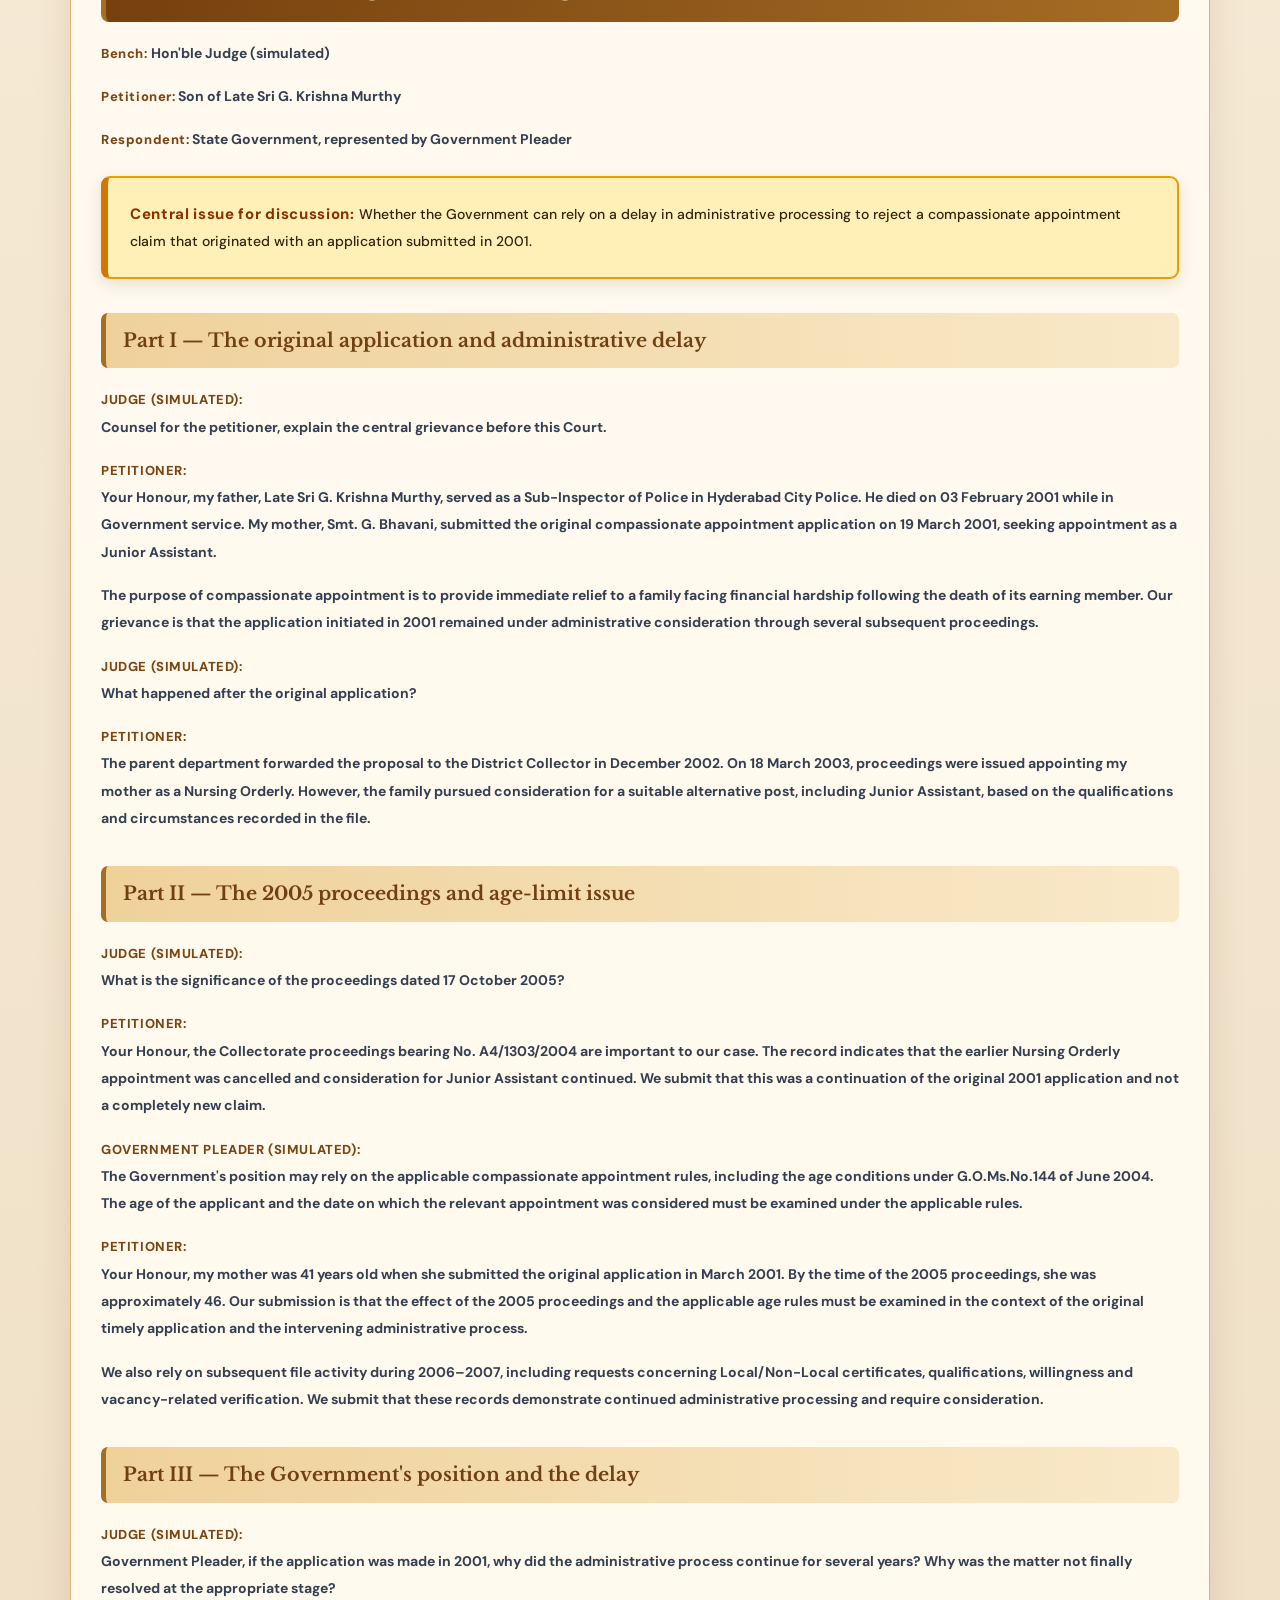
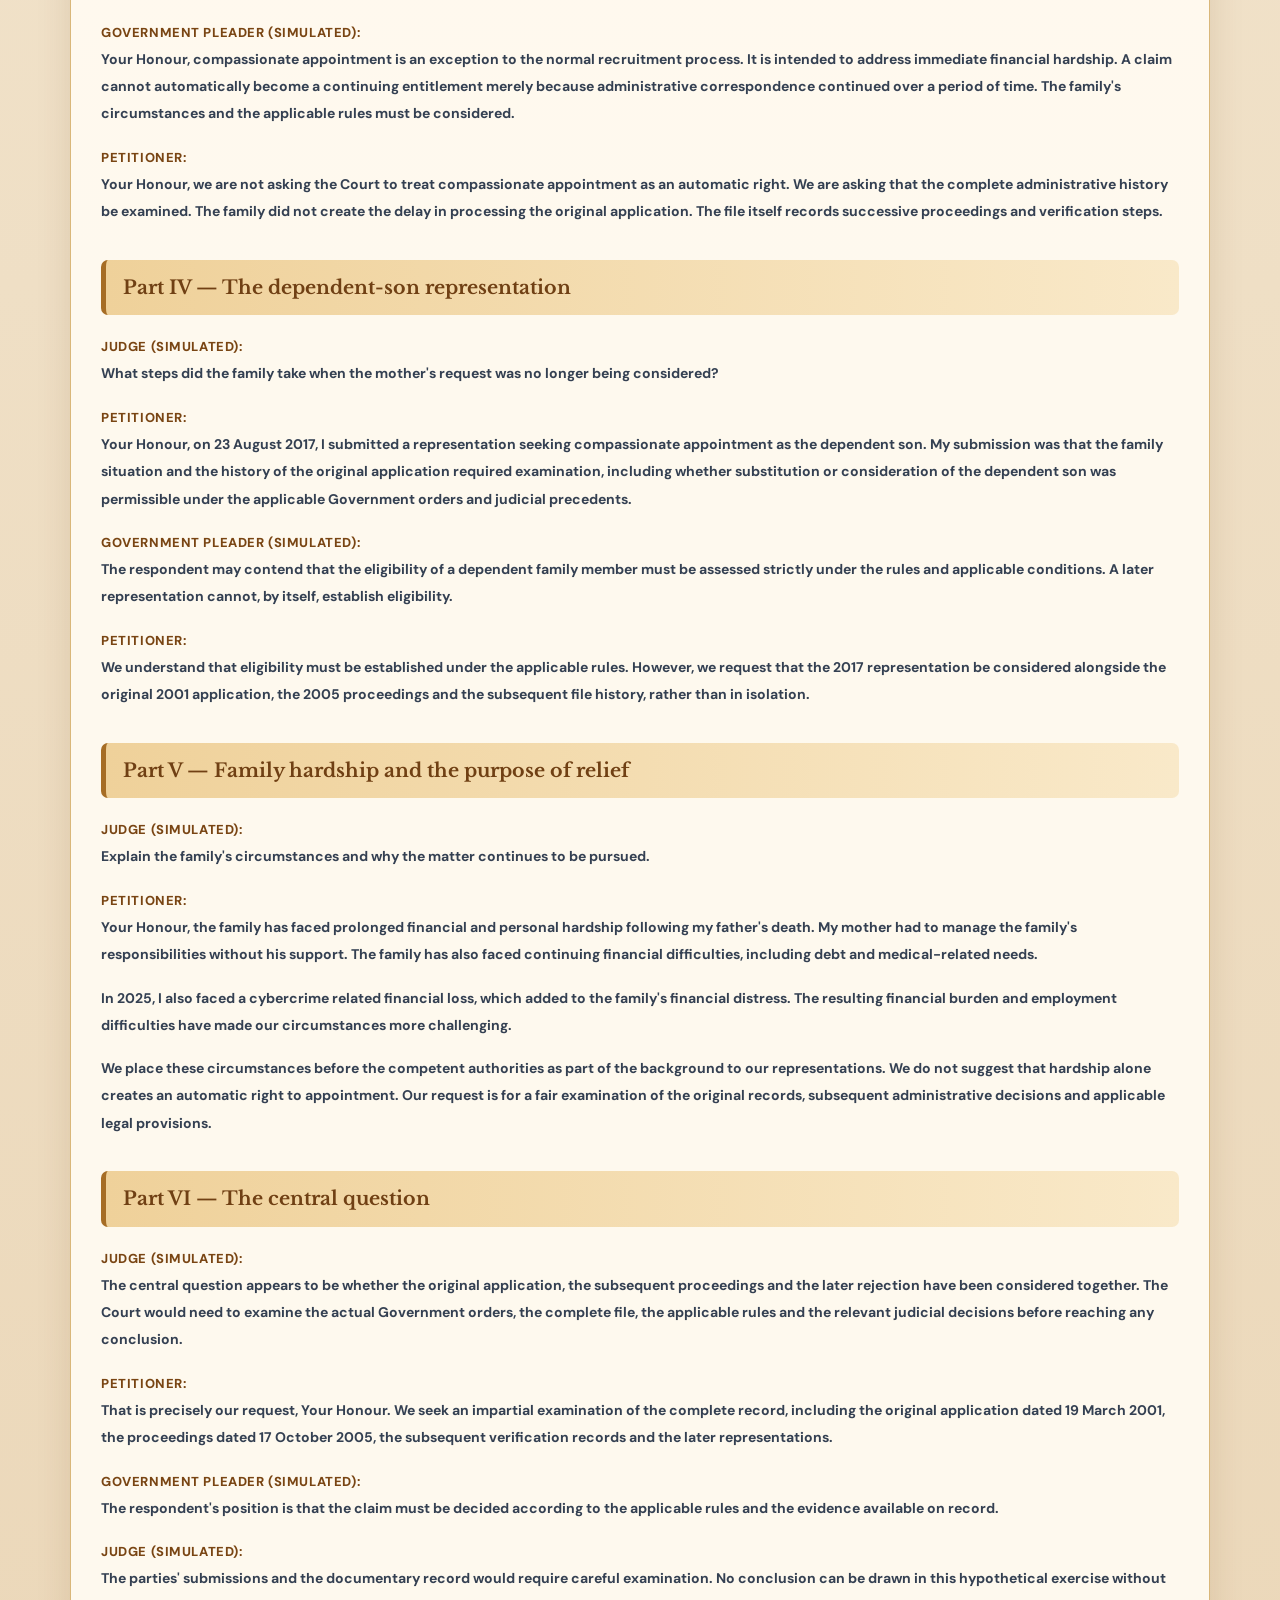
==== commit 1036cf18: "Simplify representation text in index.html Condensed the representation details for clarity while re" ====
--- a/index.html
+++ b/index.html
@@ -852,19 +852,7 @@
   <time>17.08.2026</time>
   <p>
     <b>Extraordinary Family Pension representation.</b>
-    Smt. G. Bhavani submitted an acknowledged representation
-    requesting examination of eligibility for Extraordinary Family
-    Pension arising from the death on duty of Late Sri G. Krishna
-    Murthy following sudden cardiac arrest. The supporting record
-    refers to Appendix V of the AP Revised Pension Rules, including
-    provisions concerning specified diseases, injury, death
-    attributable to risk of office or special risk of office,
-    eligibility for Extraordinary family pension and the prescribed 
-    procedure for examination of claims. It also cites the Delhi High 
-    Court judgment in Rinku Devi v. Union of India (W.P.(C) 9370/2025),
-    concerning heart attack and stress-and-strain-related duty
-    conditions, as persuasive judicial authority.
-    Refer to Evidence EP-01 in the Evidence Room.
+    Smt. G. Bhavani submitted an acknowledged representation requesting examination of her eligibility for Extraordinary Family Pension arising from the death on duty of Late Sri G. Krishna Murthy following sudden cardiac arrest, relying upon Appendix V of the AP Revised Pension Rules, which contains provisions concerning specified diseases, injuries, death attributable to risk of office or special risk of office, eligibility for Extraordinary Family Pension and the prescribed procedure for examination of such claims, and further citing the Delhi High Court judgment in Rinku Devi v. Union of India (W.P.(C) 9370/2025), which considered heart attack in the context of stress-and-strain-related duty conditions, as persuasive judicial authority in support of the claim. Refer to Evidence EP-01 in the Evidence Room.
   </p>
 </div>
   </p>
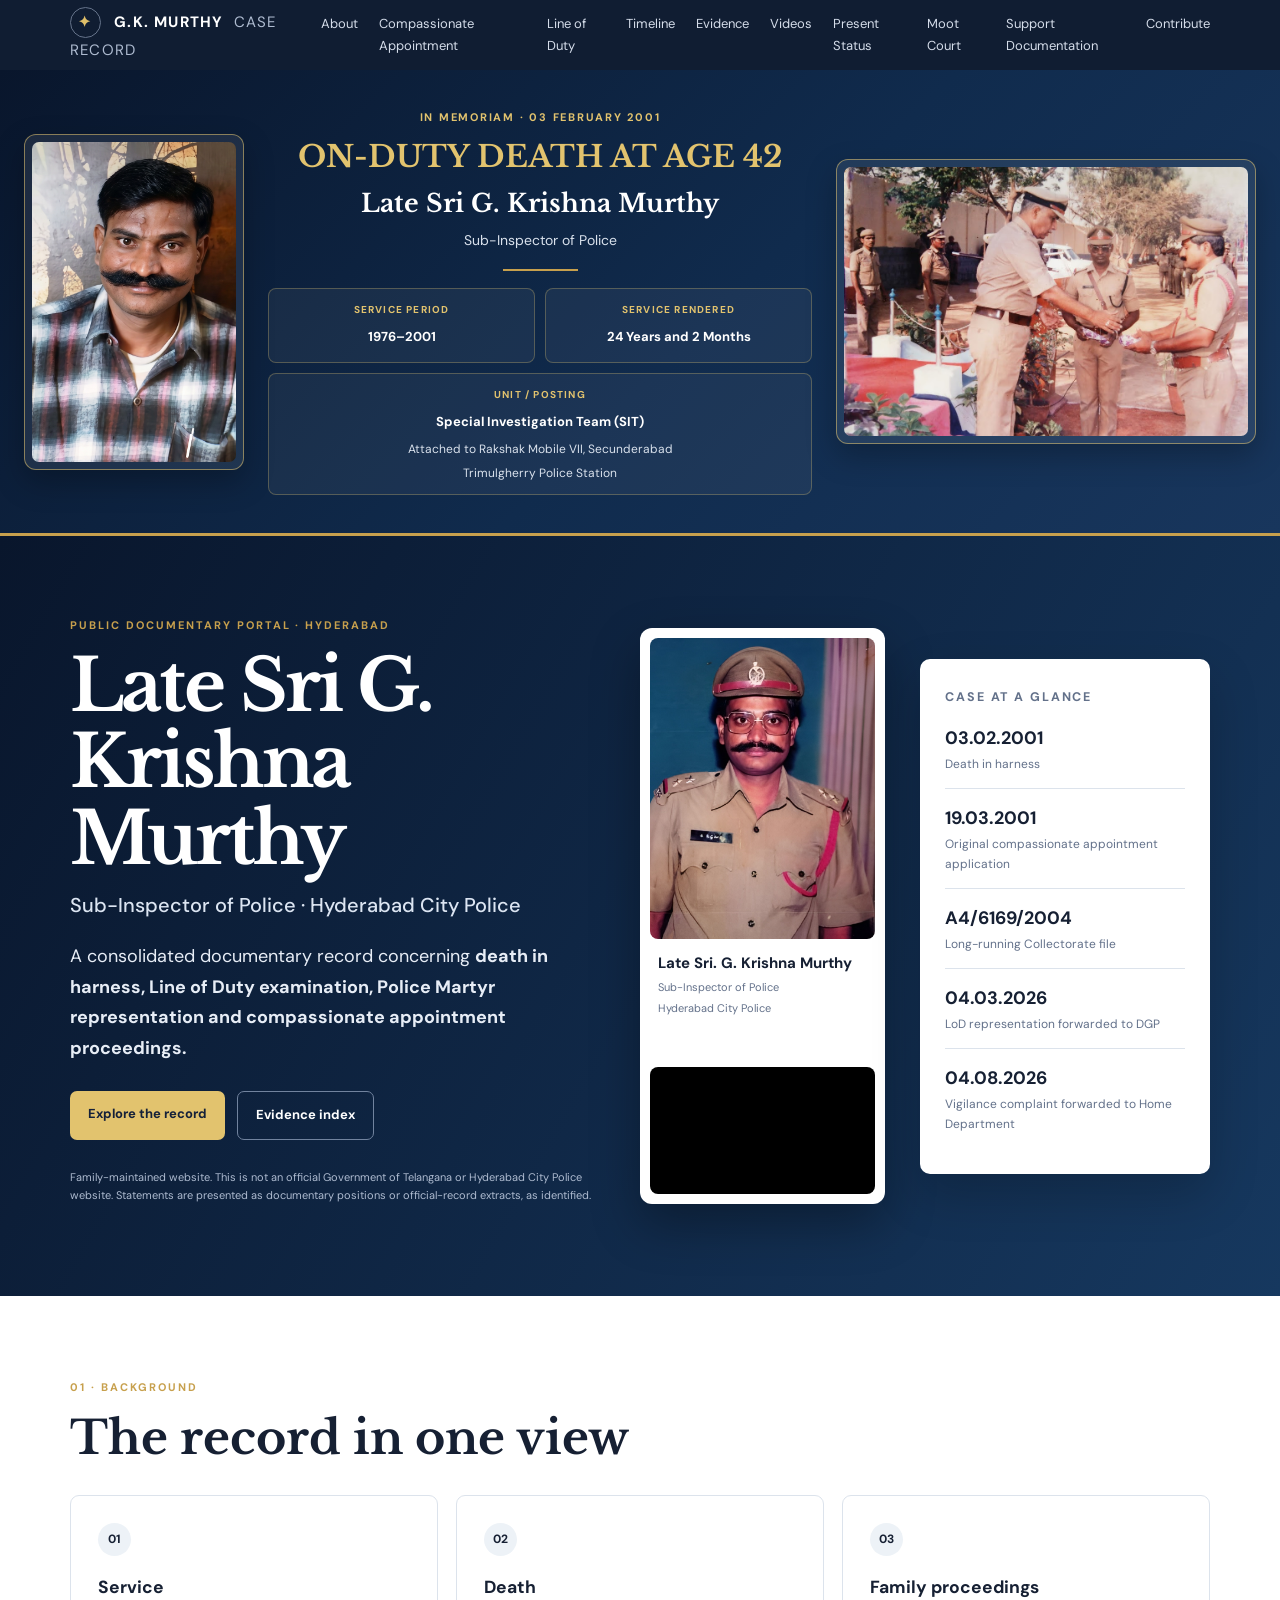
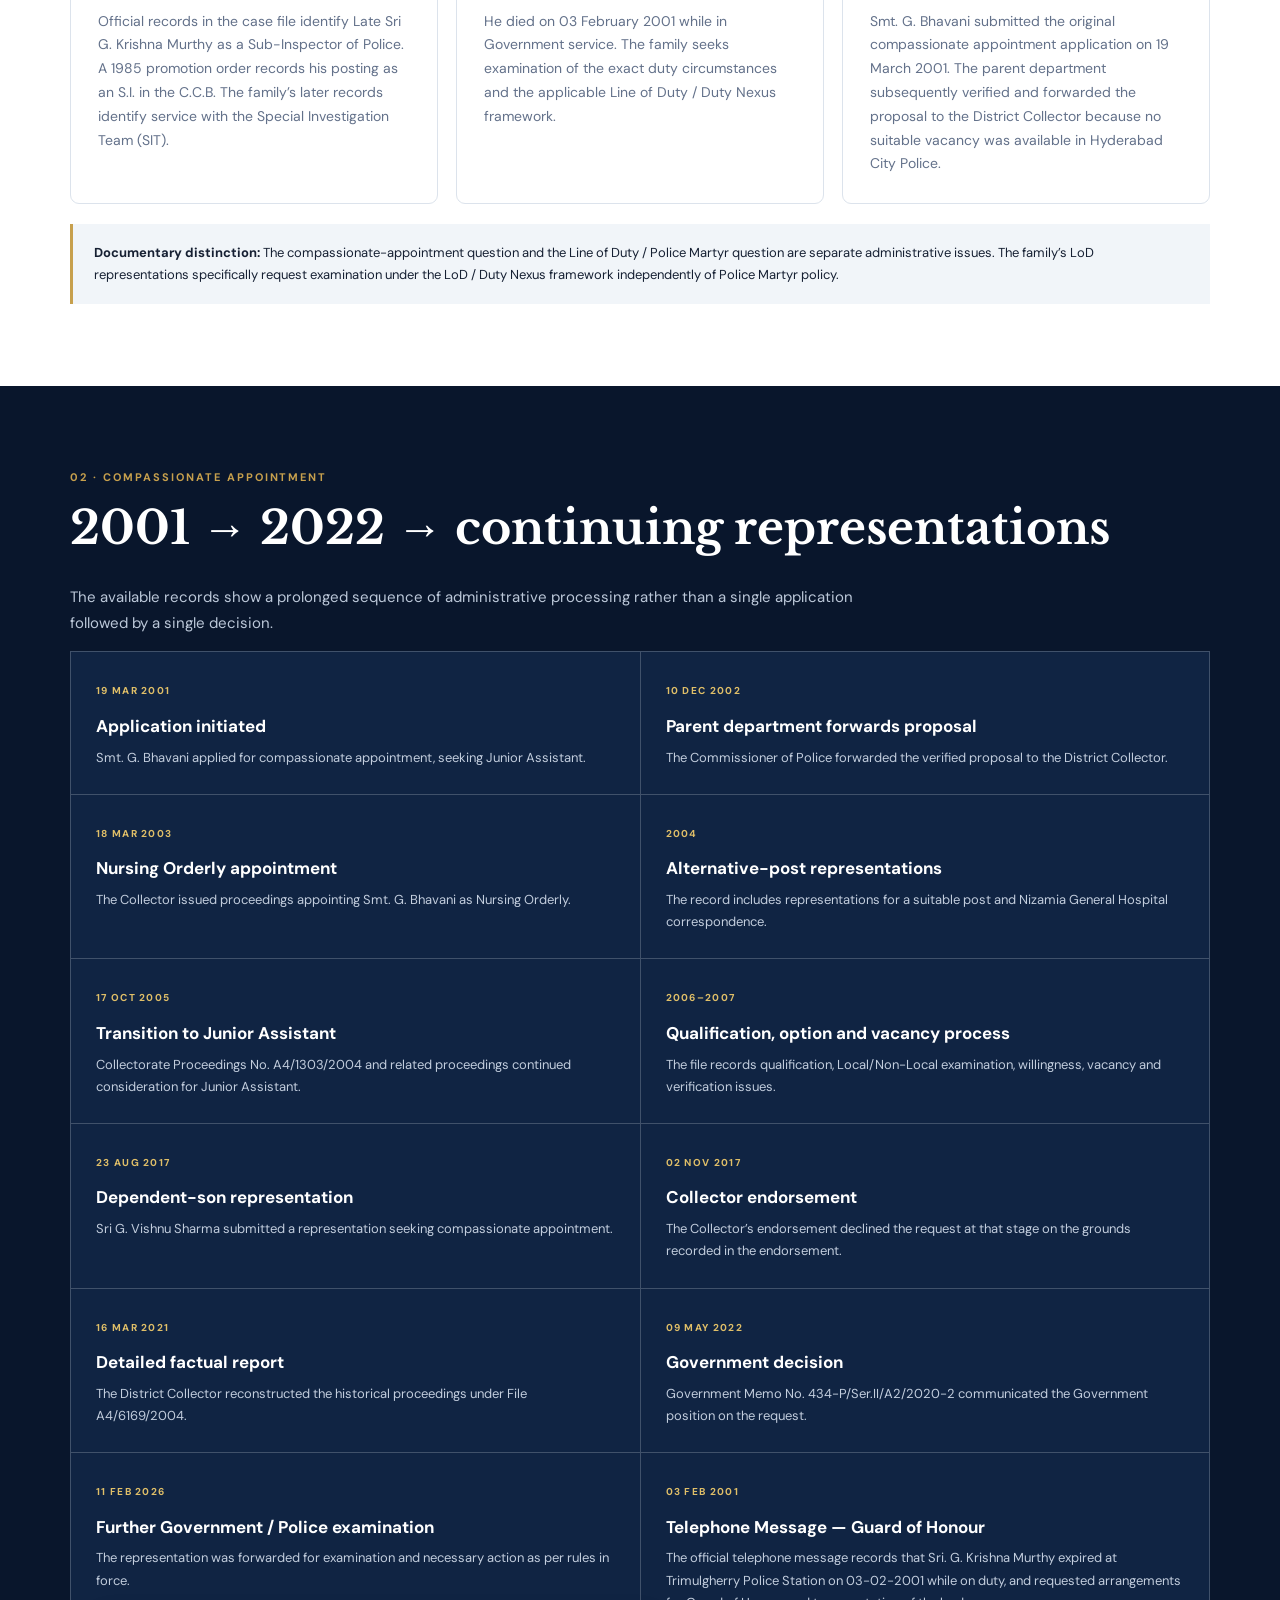
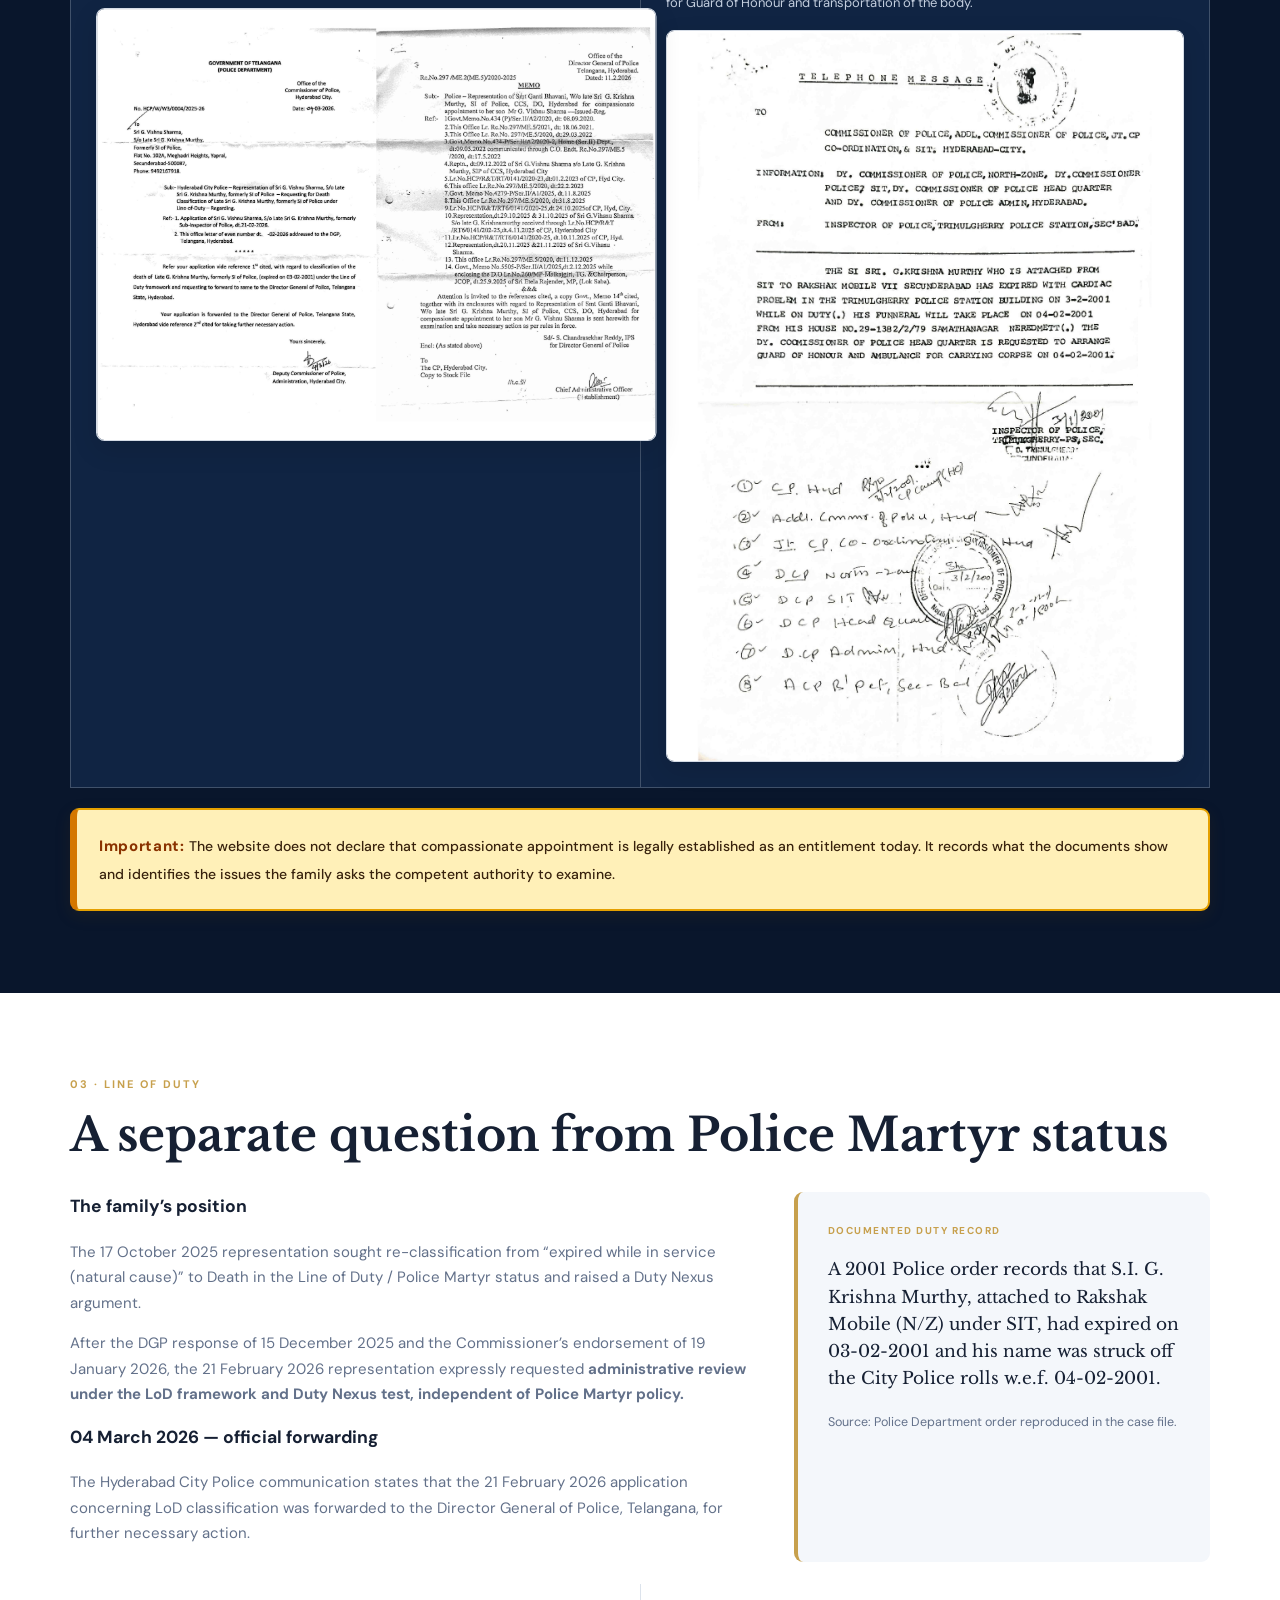
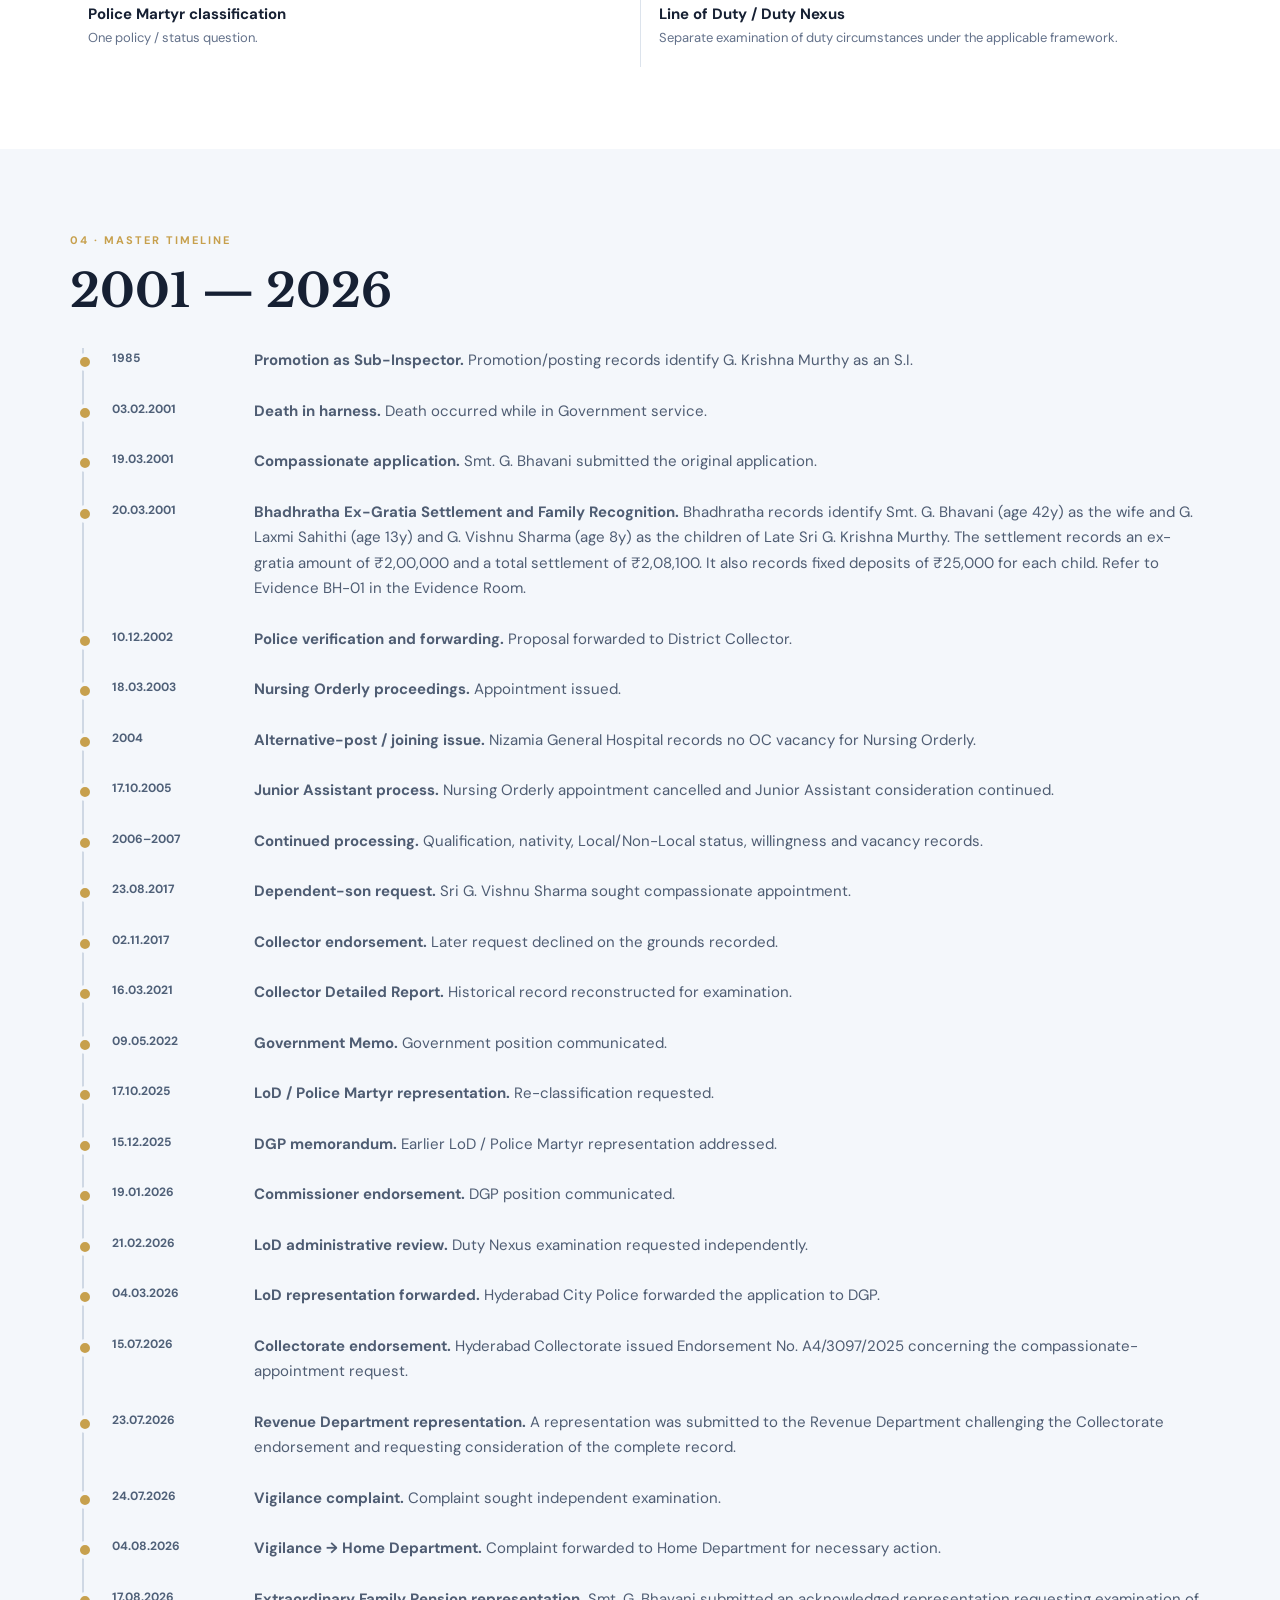
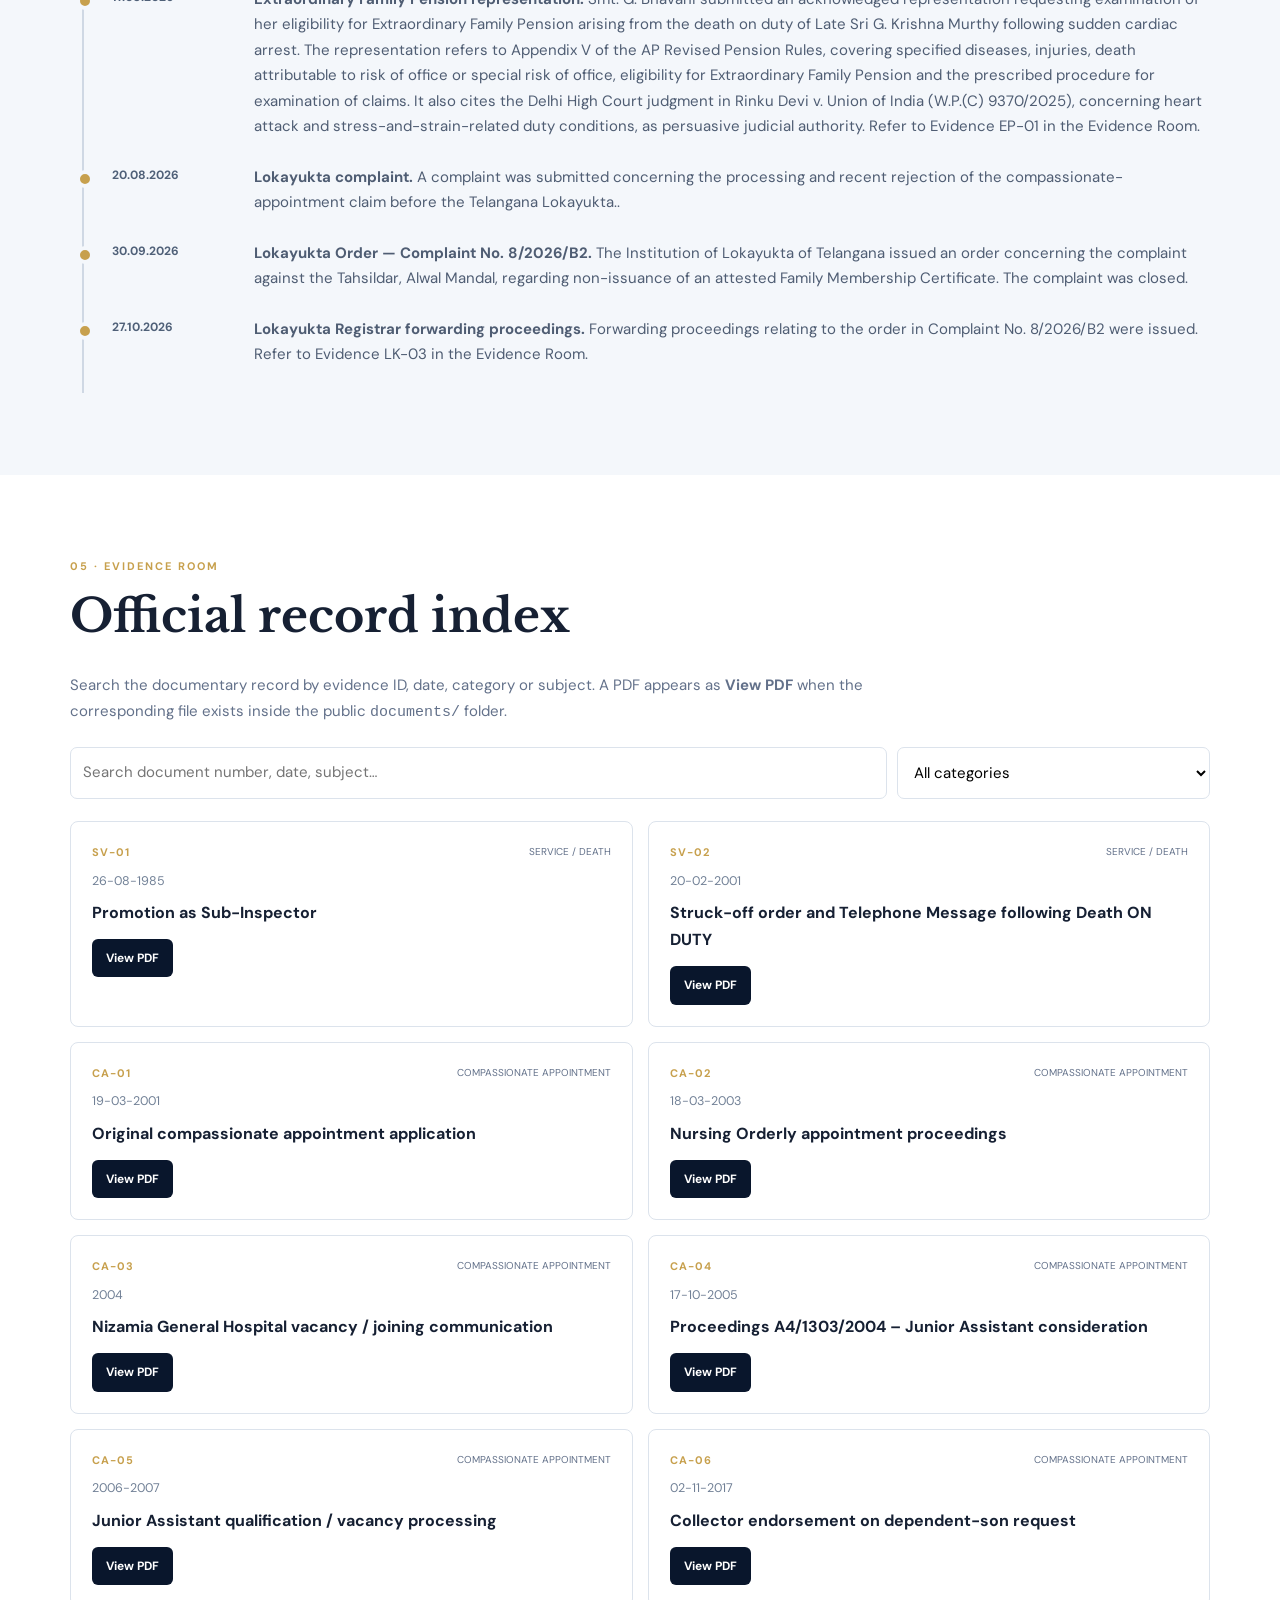
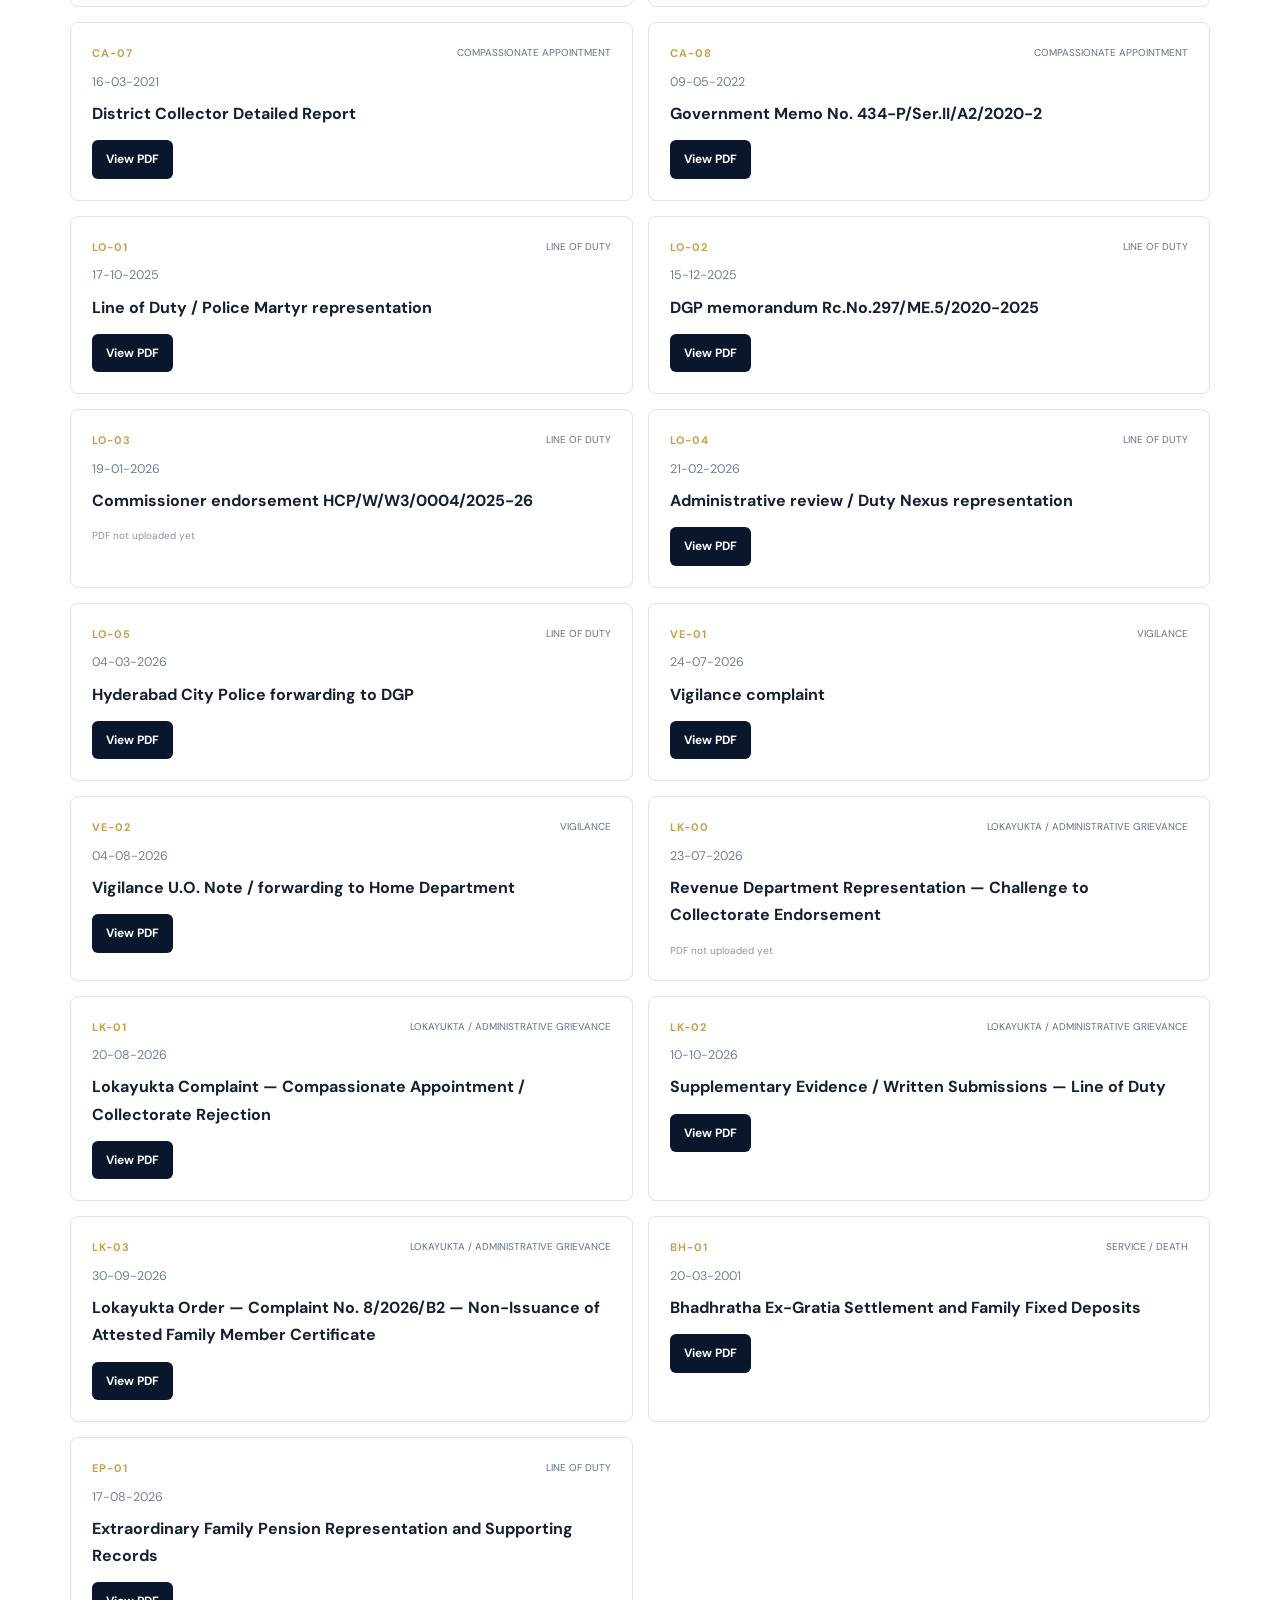
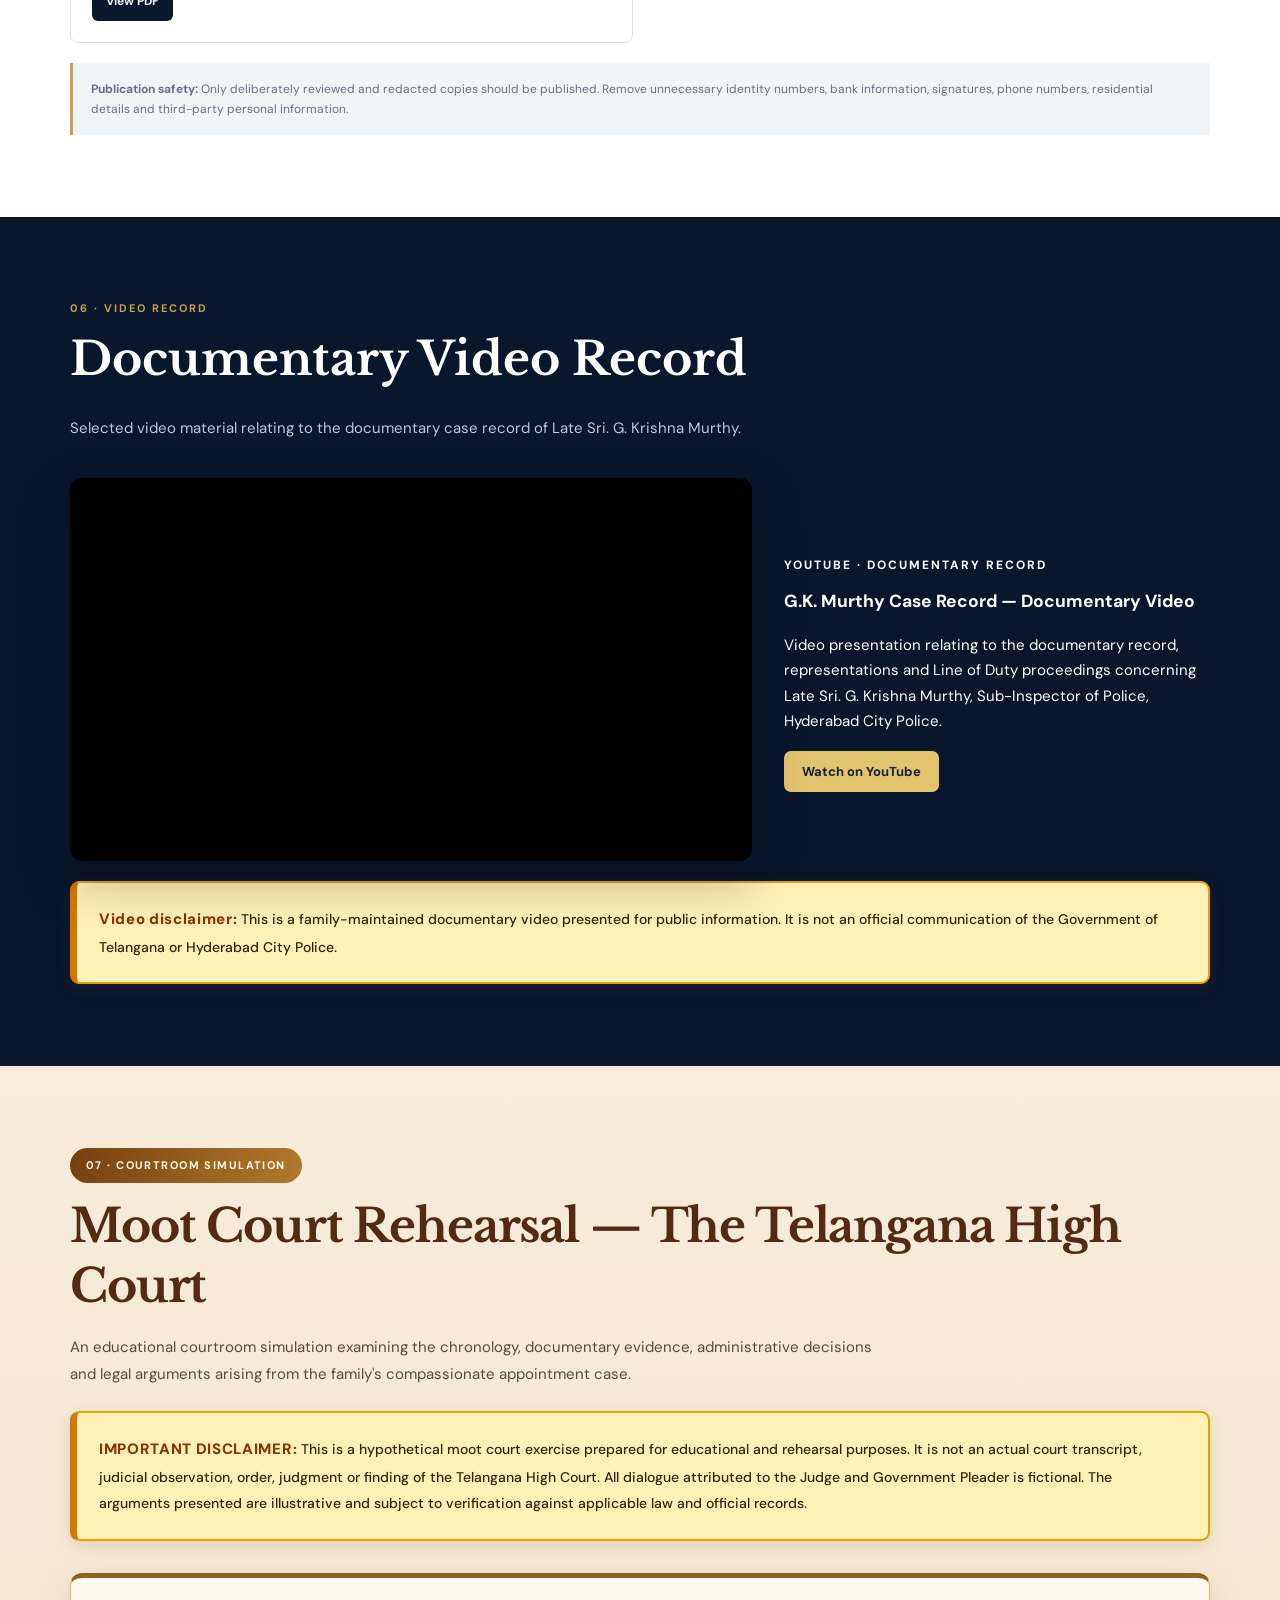
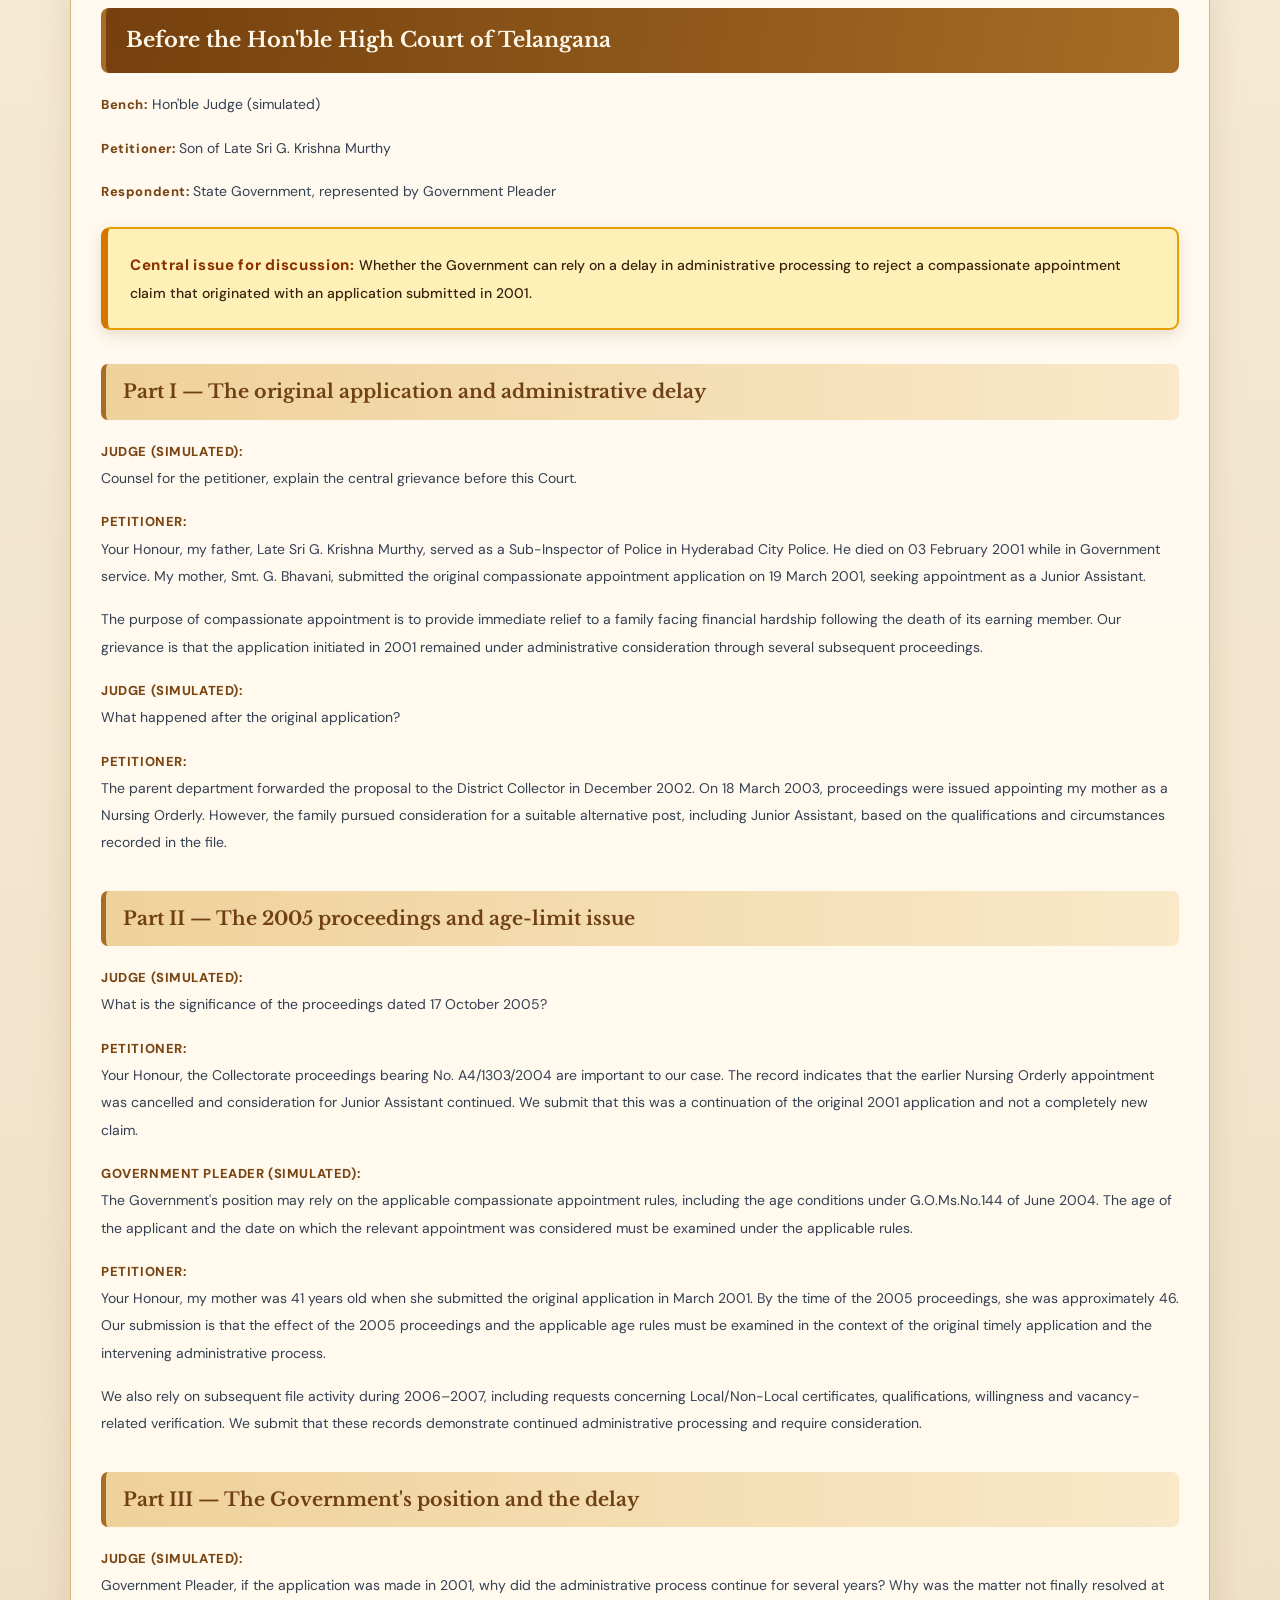
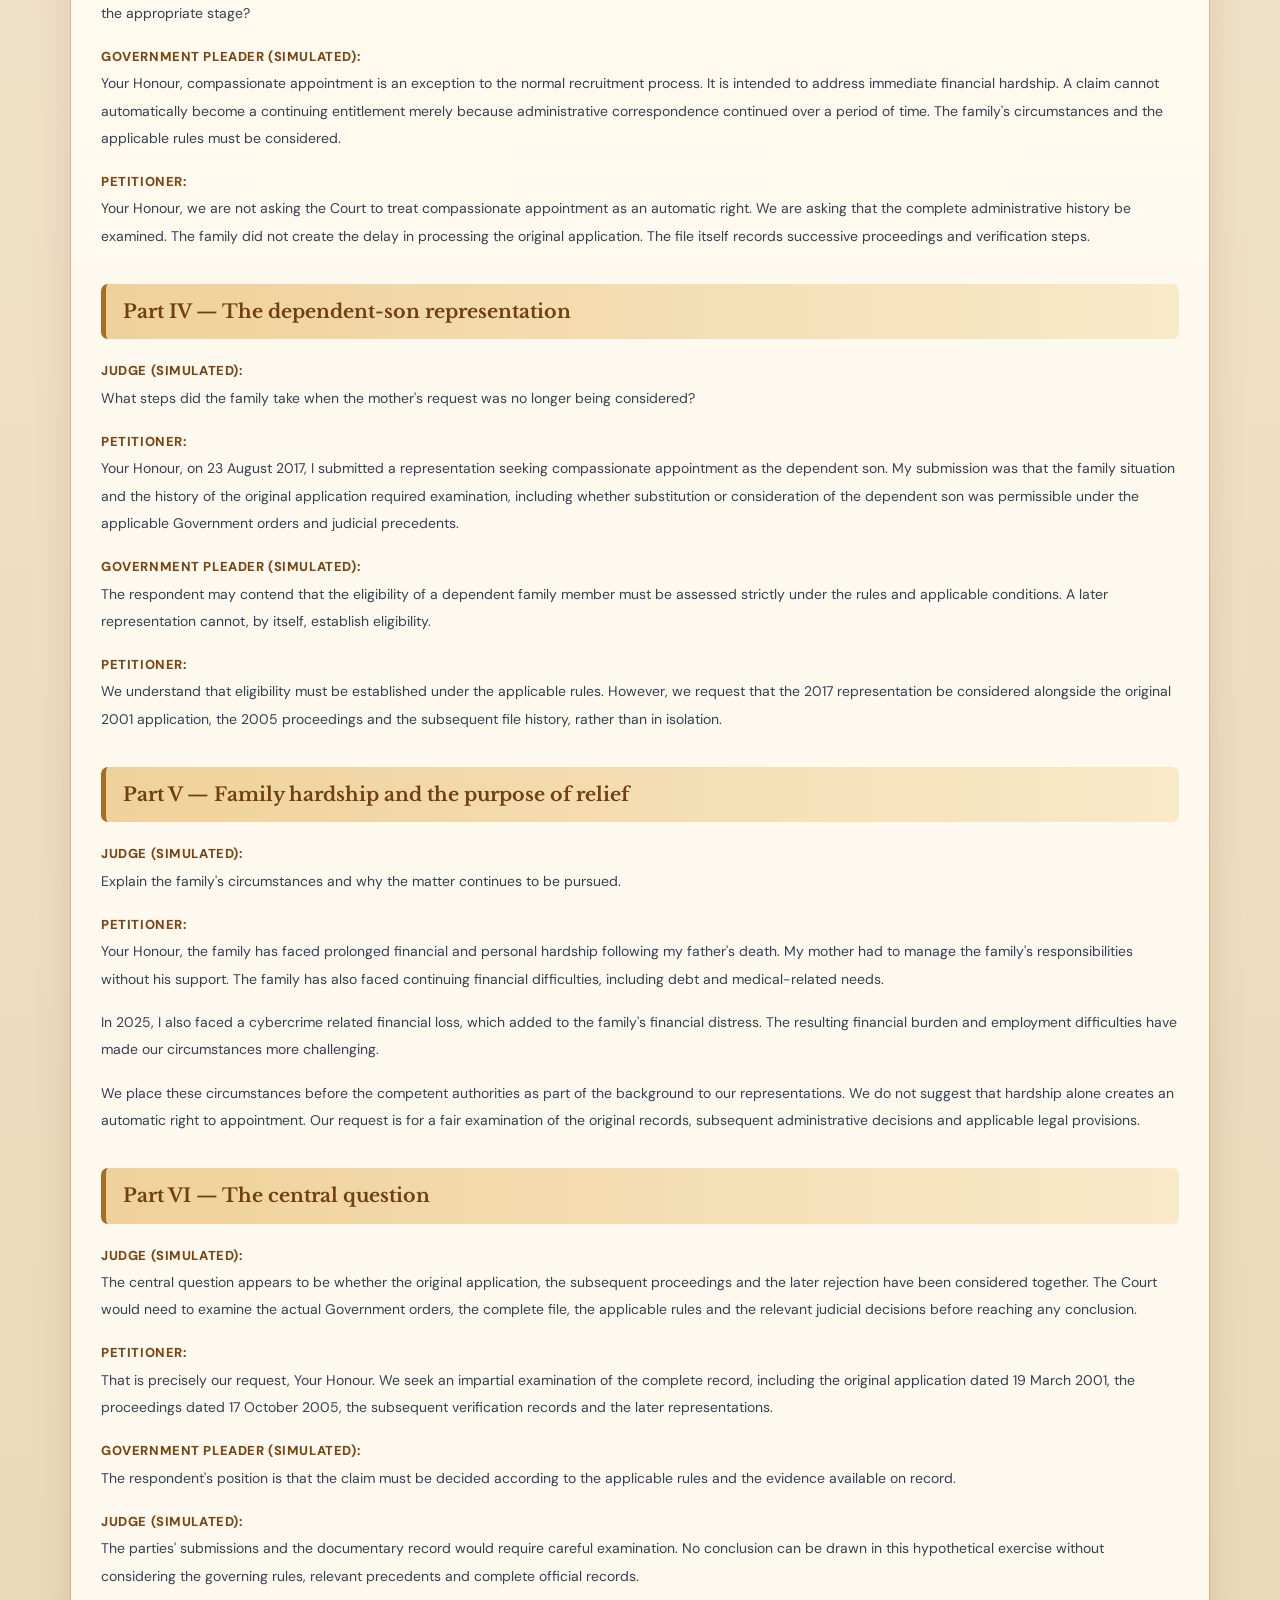
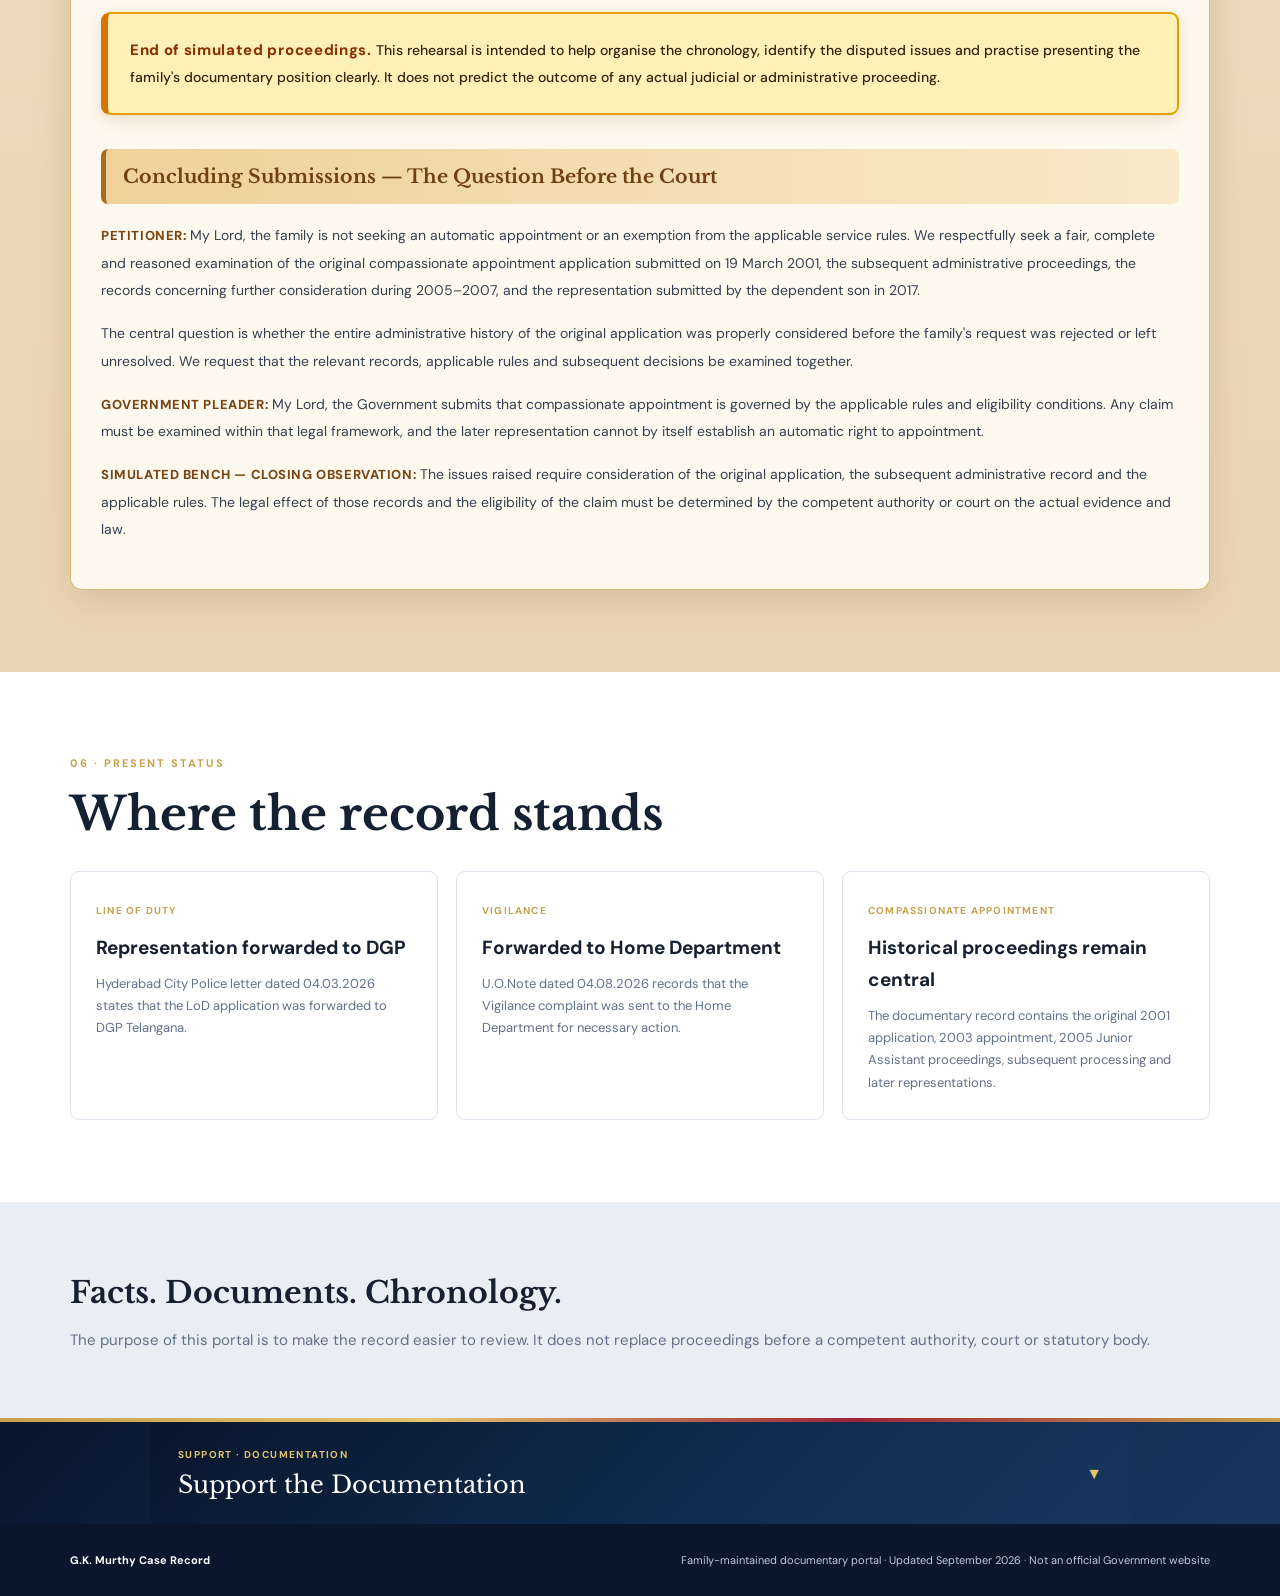
==== commit 6047e378: "Refactor representation content in index.html Reformatted the representation for clarity and improve" ====
--- a/index.html
+++ b/index.html
@@ -845,16 +845,16 @@
           Complaint forwarded to Home Department for necessary action.
         </p>
       </div>
-      <div>
-  <time>17.08.2026</time>
-  <p>
-    <b><div>
+  <div>
   <time>17.08.2026</time>
   <p>
     <b>Extraordinary Family Pension representation.</b>
-    Smt. G. Bhavani submitted an acknowledged representation requesting examination of her eligibility for Extraordinary Family Pension arising from the death on duty of Late Sri G. Krishna Murthy following sudden cardiac arrest, relying upon Appendix V of the AP Revised Pension Rules, which contains provisions concerning specified diseases, injuries, death attributable to risk of office or special risk of office, eligibility for Extraordinary Family Pension and the prescribed procedure for examination of such claims, and further citing the Delhi High Court judgment in Rinku Devi v. Union of India (W.P.(C) 9370/2025), which considered heart attack in the context of stress-and-strain-related duty conditions, as persuasive judicial authority in support of the claim. Refer to Evidence EP-01 in the Evidence Room.
-  </p>
-</div>
+    Smt. G. Bhavani submitted an acknowledged representation requesting examination of her eligibility for Extraordinary
+    Family Pension arising from the death on duty of Late Sri G. Krishna Murthy following sudden cardiac arrest. The representation
+    refers to Appendix V of the AP Revised Pension Rules, covering specified diseases, injuries, death attributable to risk of office
+    or special risk of office, eligibility for Extraordinary Family Pension and the prescribed procedure for examination of claims.
+    It also cites the Delhi High Court judgment in Rinku Devi v. Union of India (W.P.(C) 9370/2025), concerning heart attack and
+    stress-and-strain-related duty conditions, as persuasive judicial authority. Refer to Evidence EP-01 in the Evidence Room.
   </p>
 </div>
   <div>
@@ -874,7 +874,6 @@
     The complaint was closed.
   </p>
 </div>
-
 <div>
   <time>27.10.2026</time>
   <p>
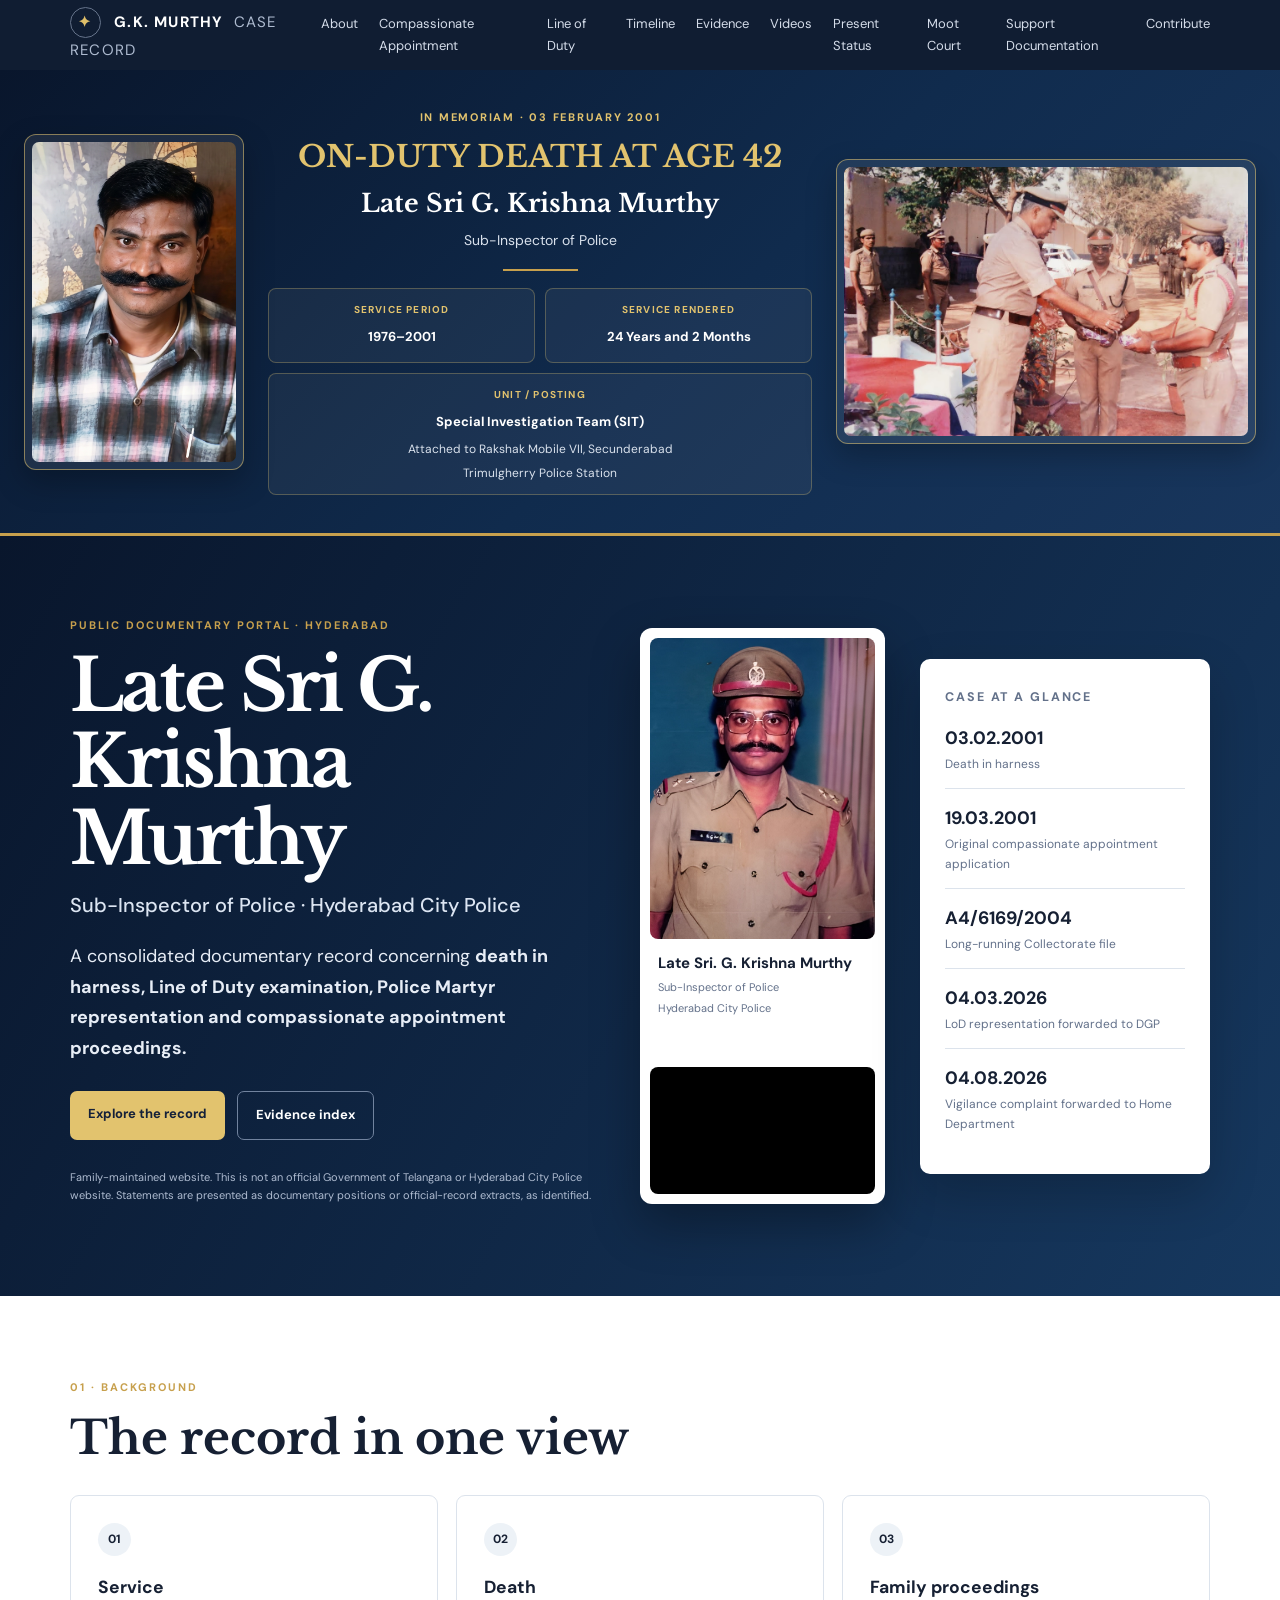
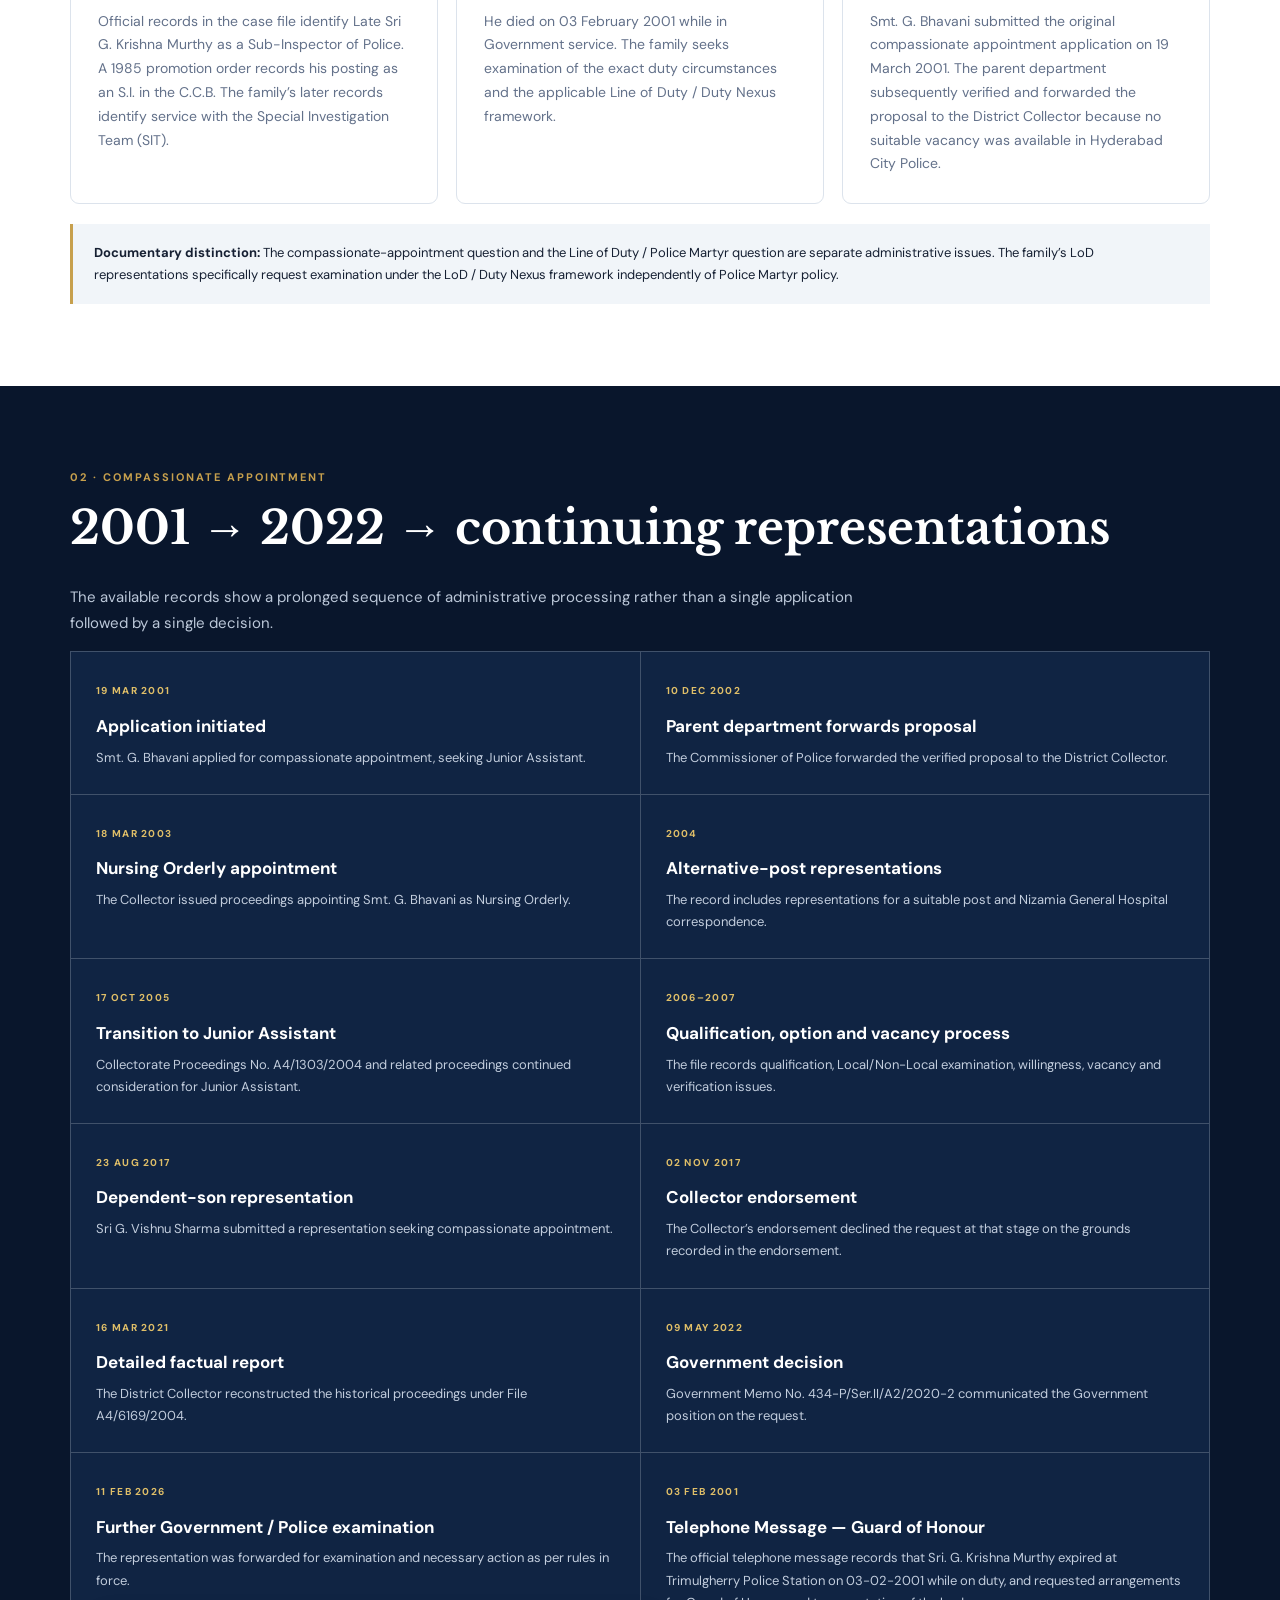
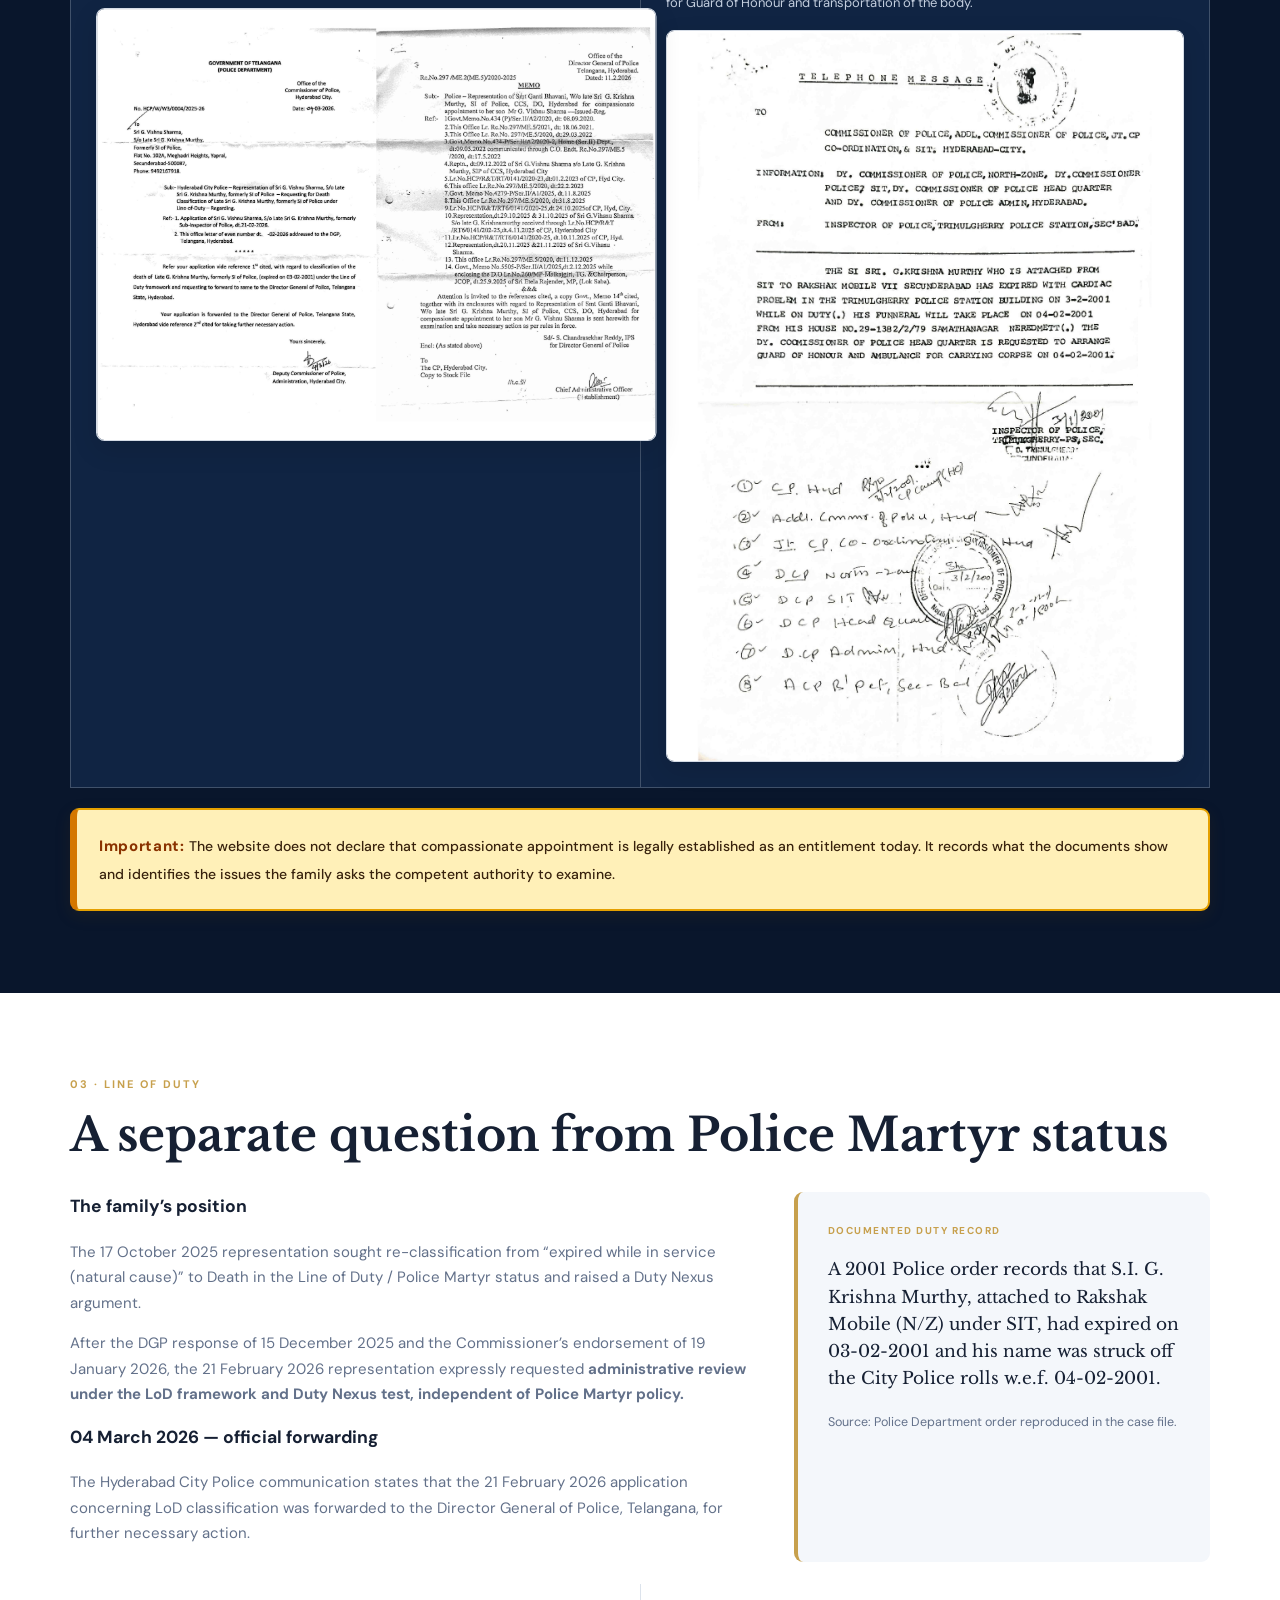
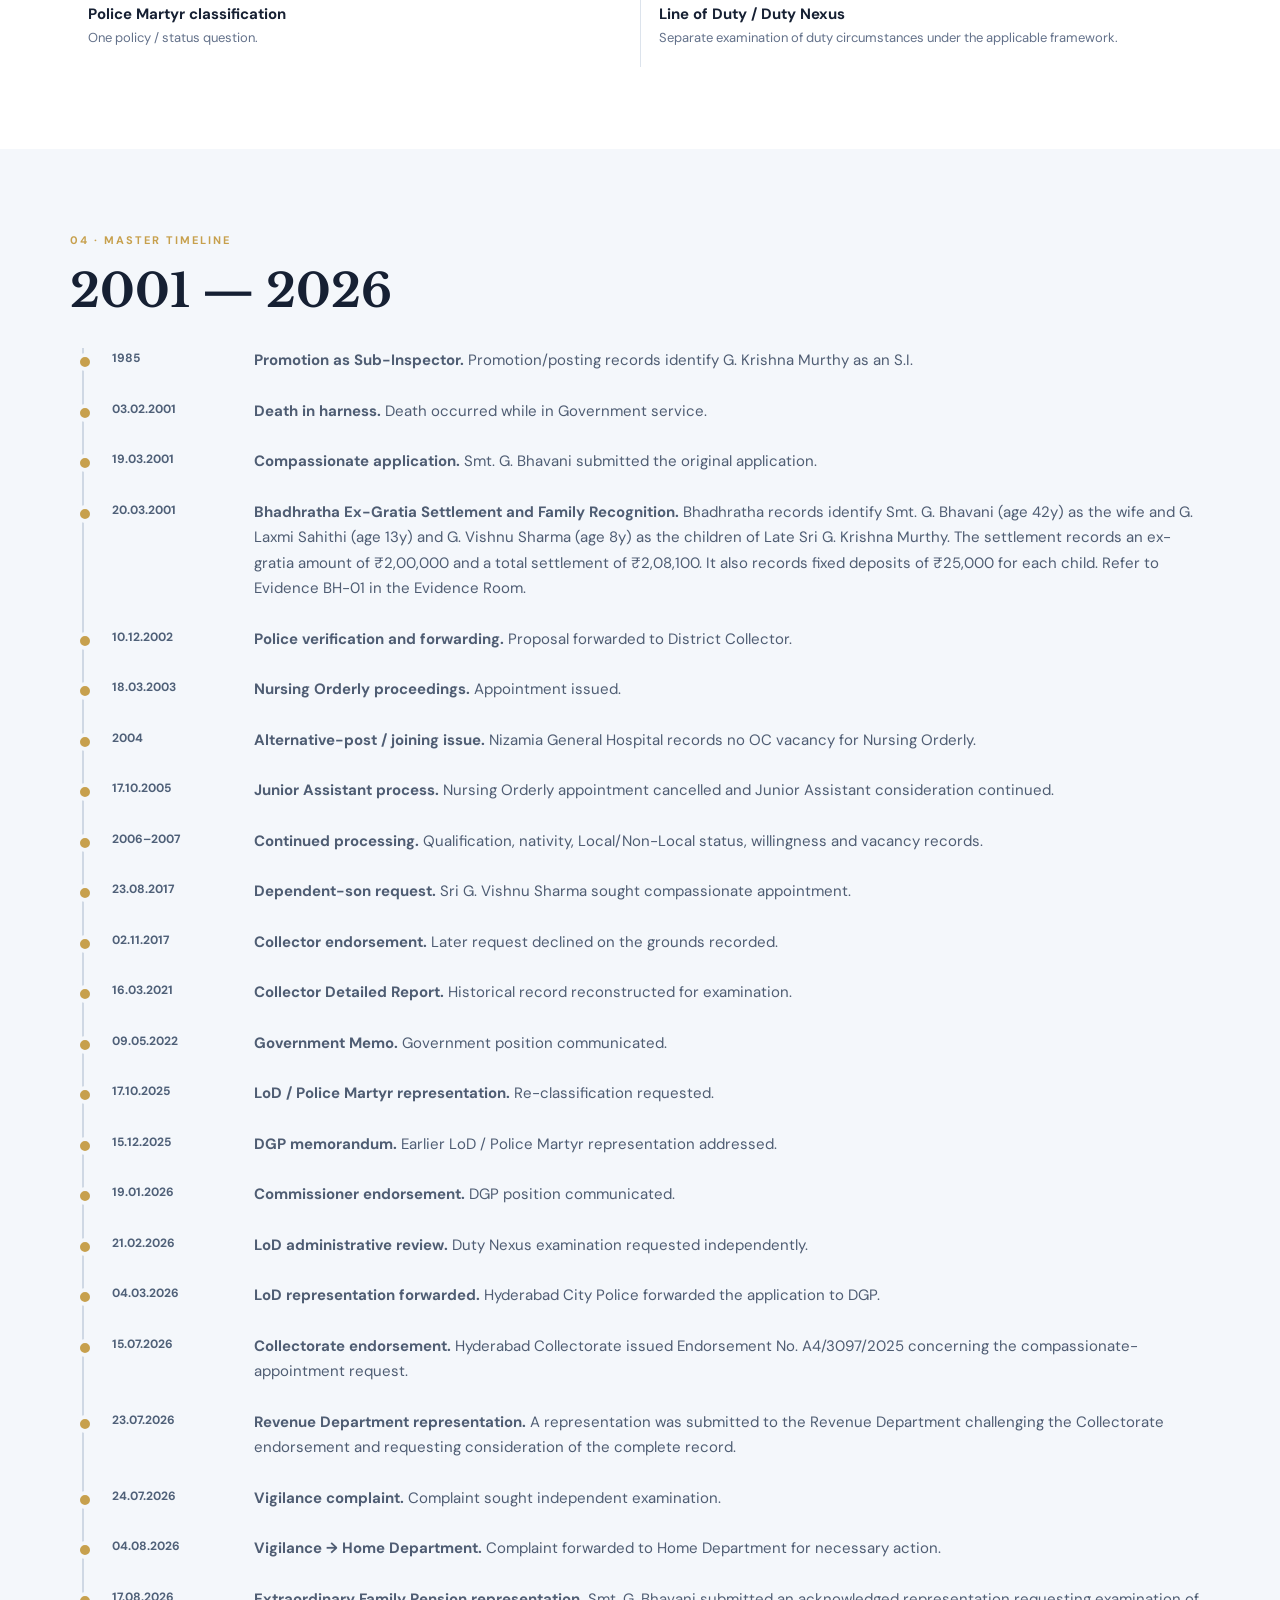
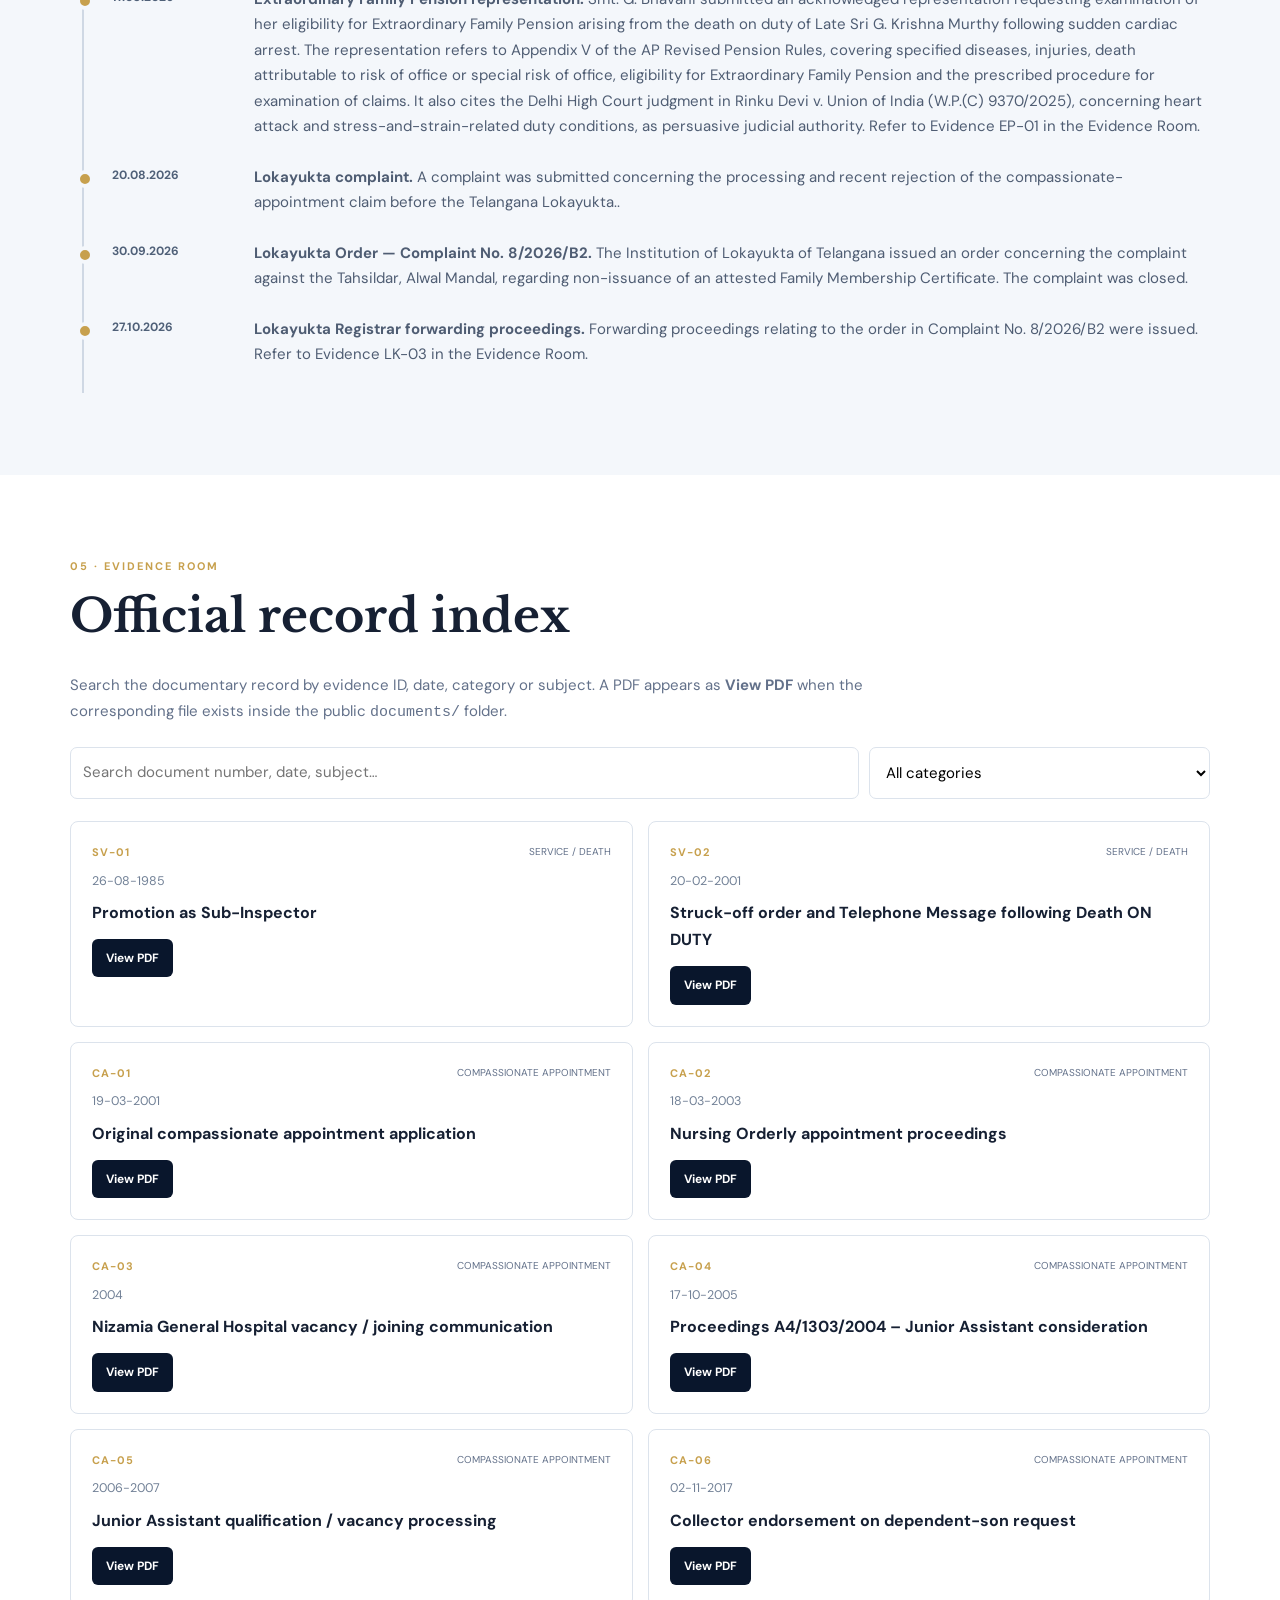
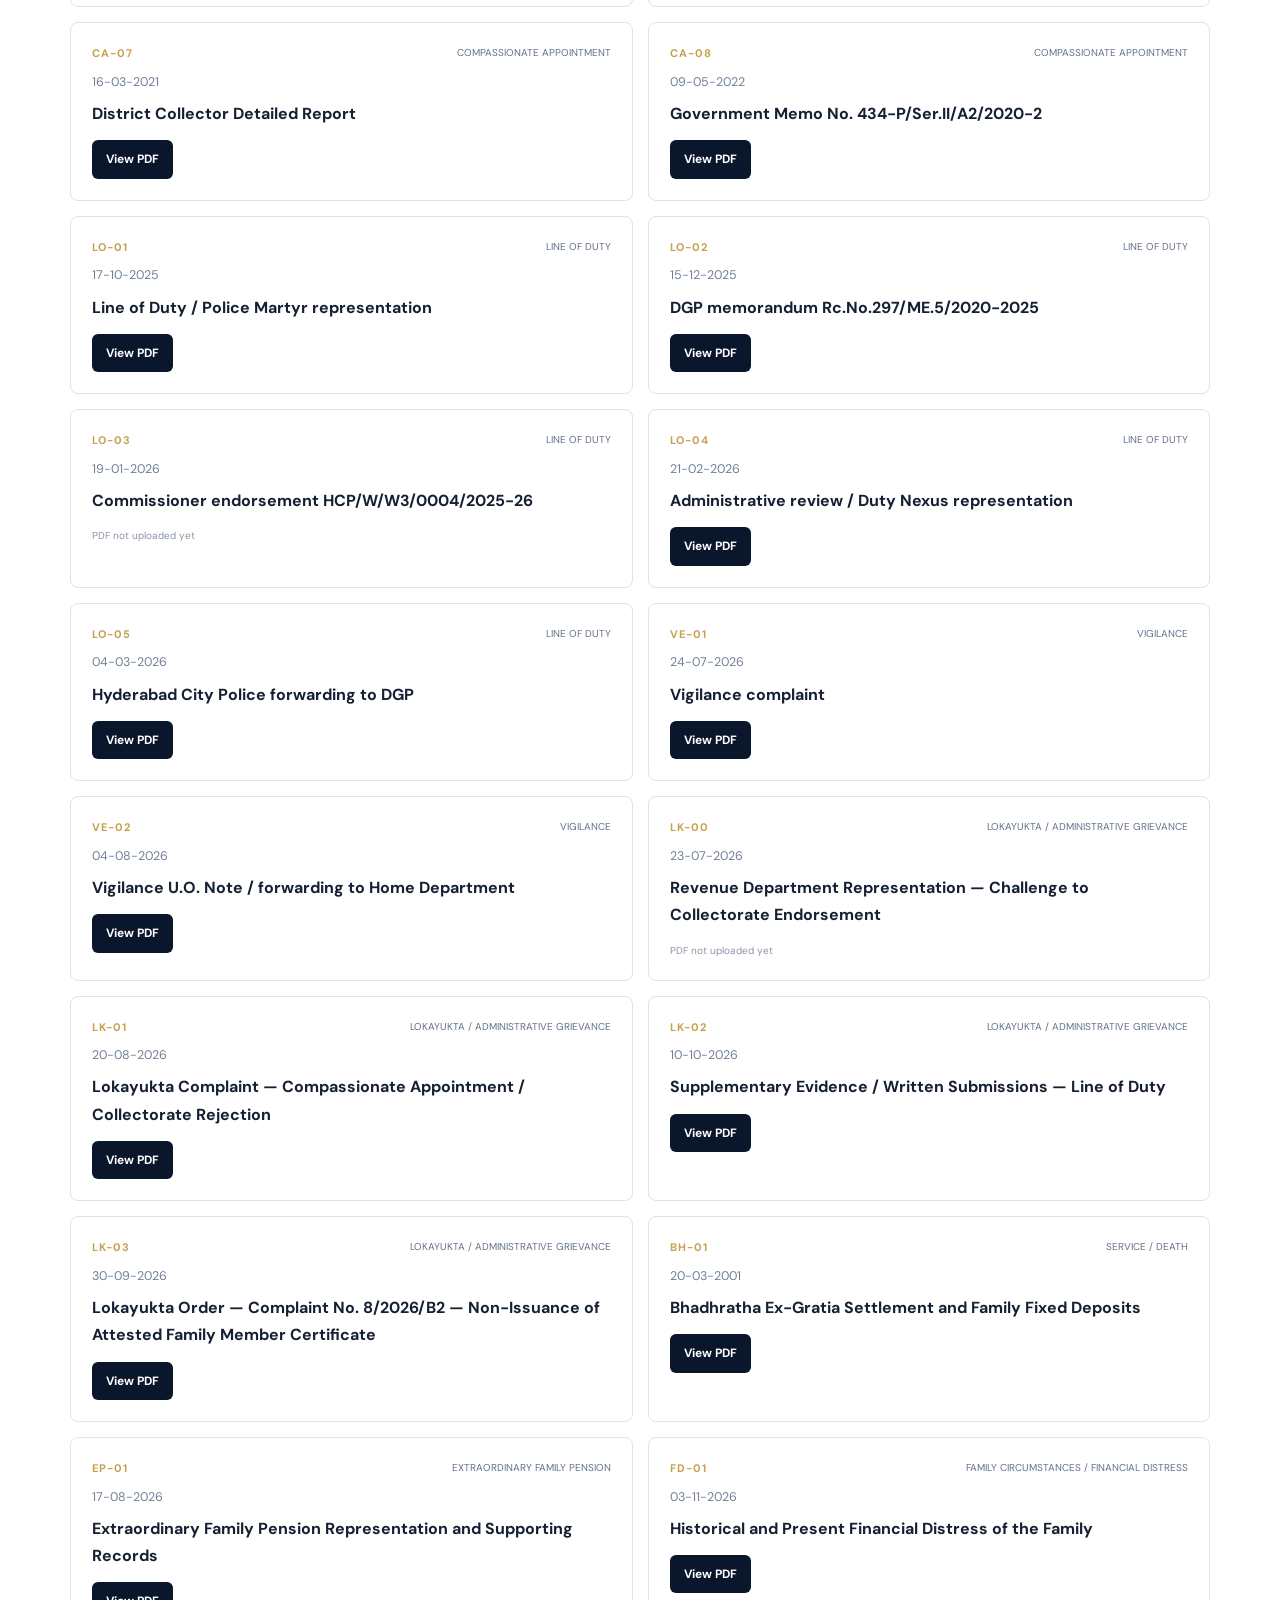
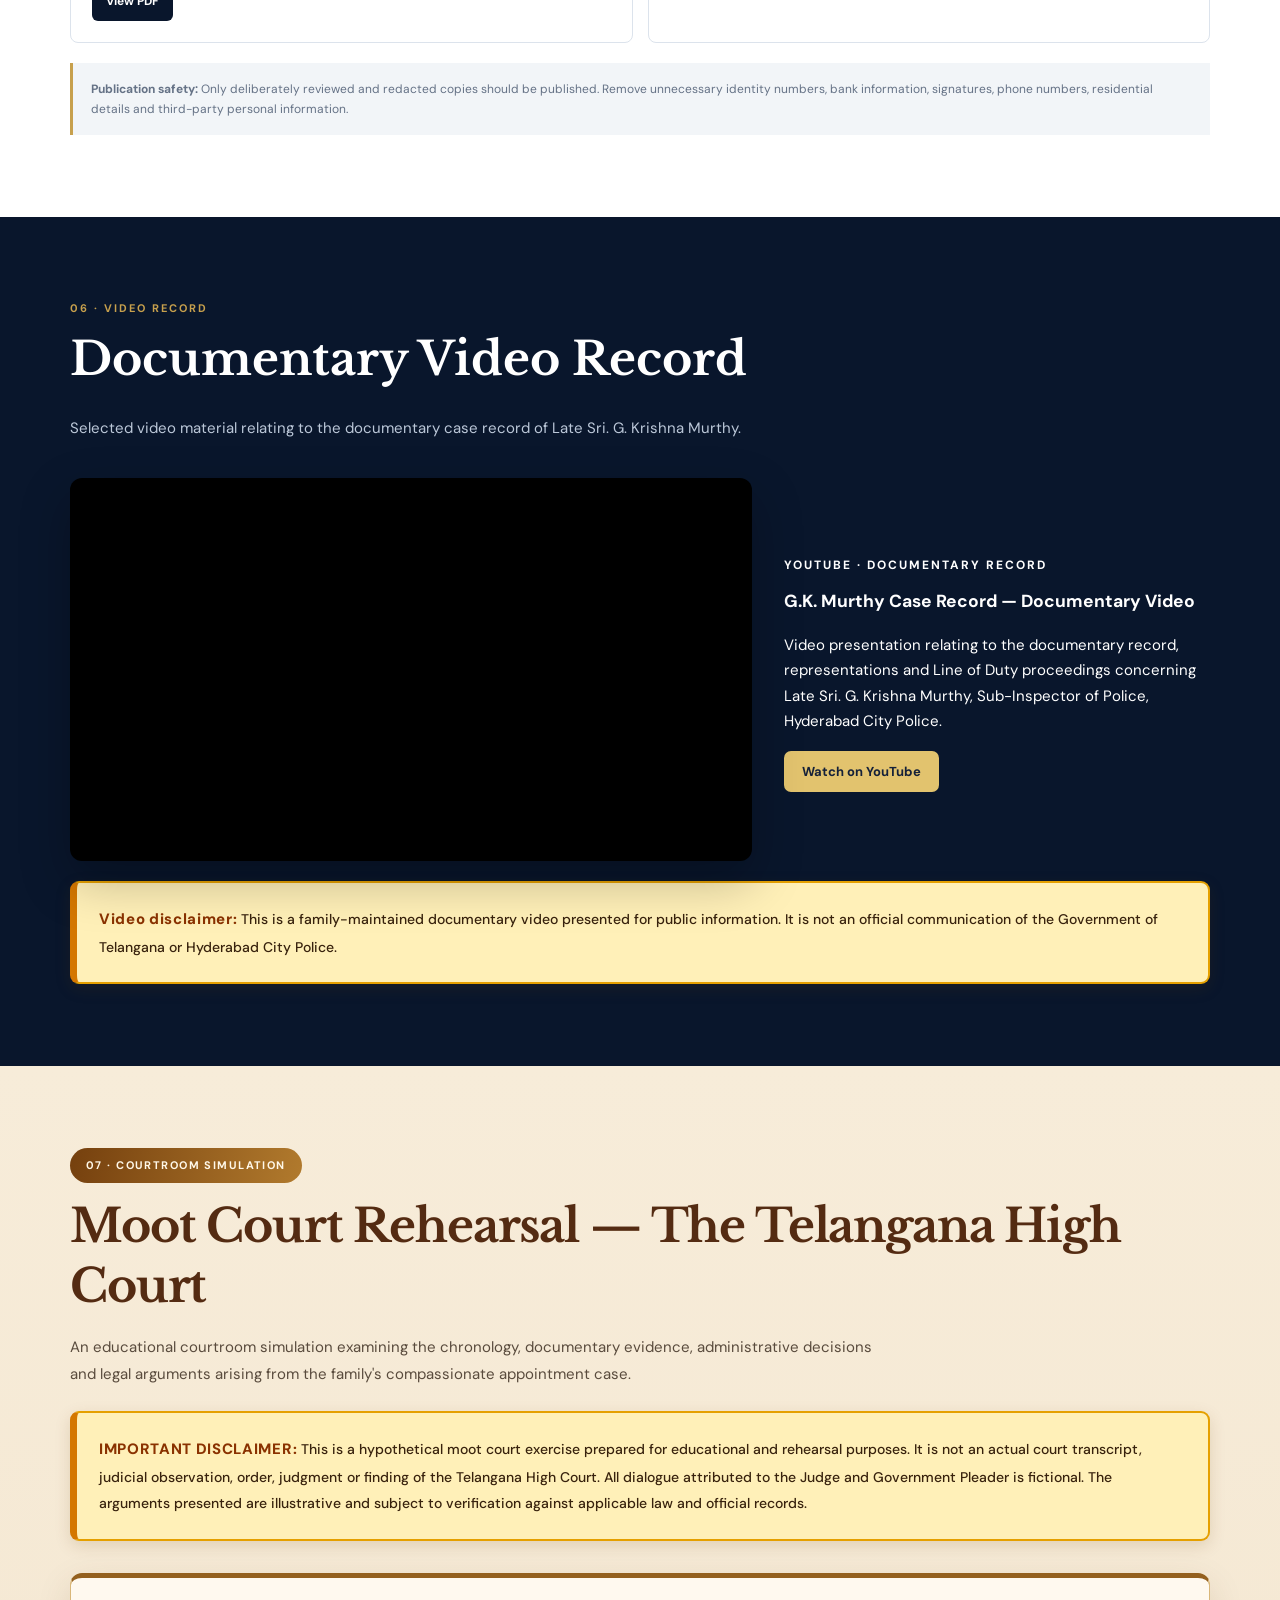
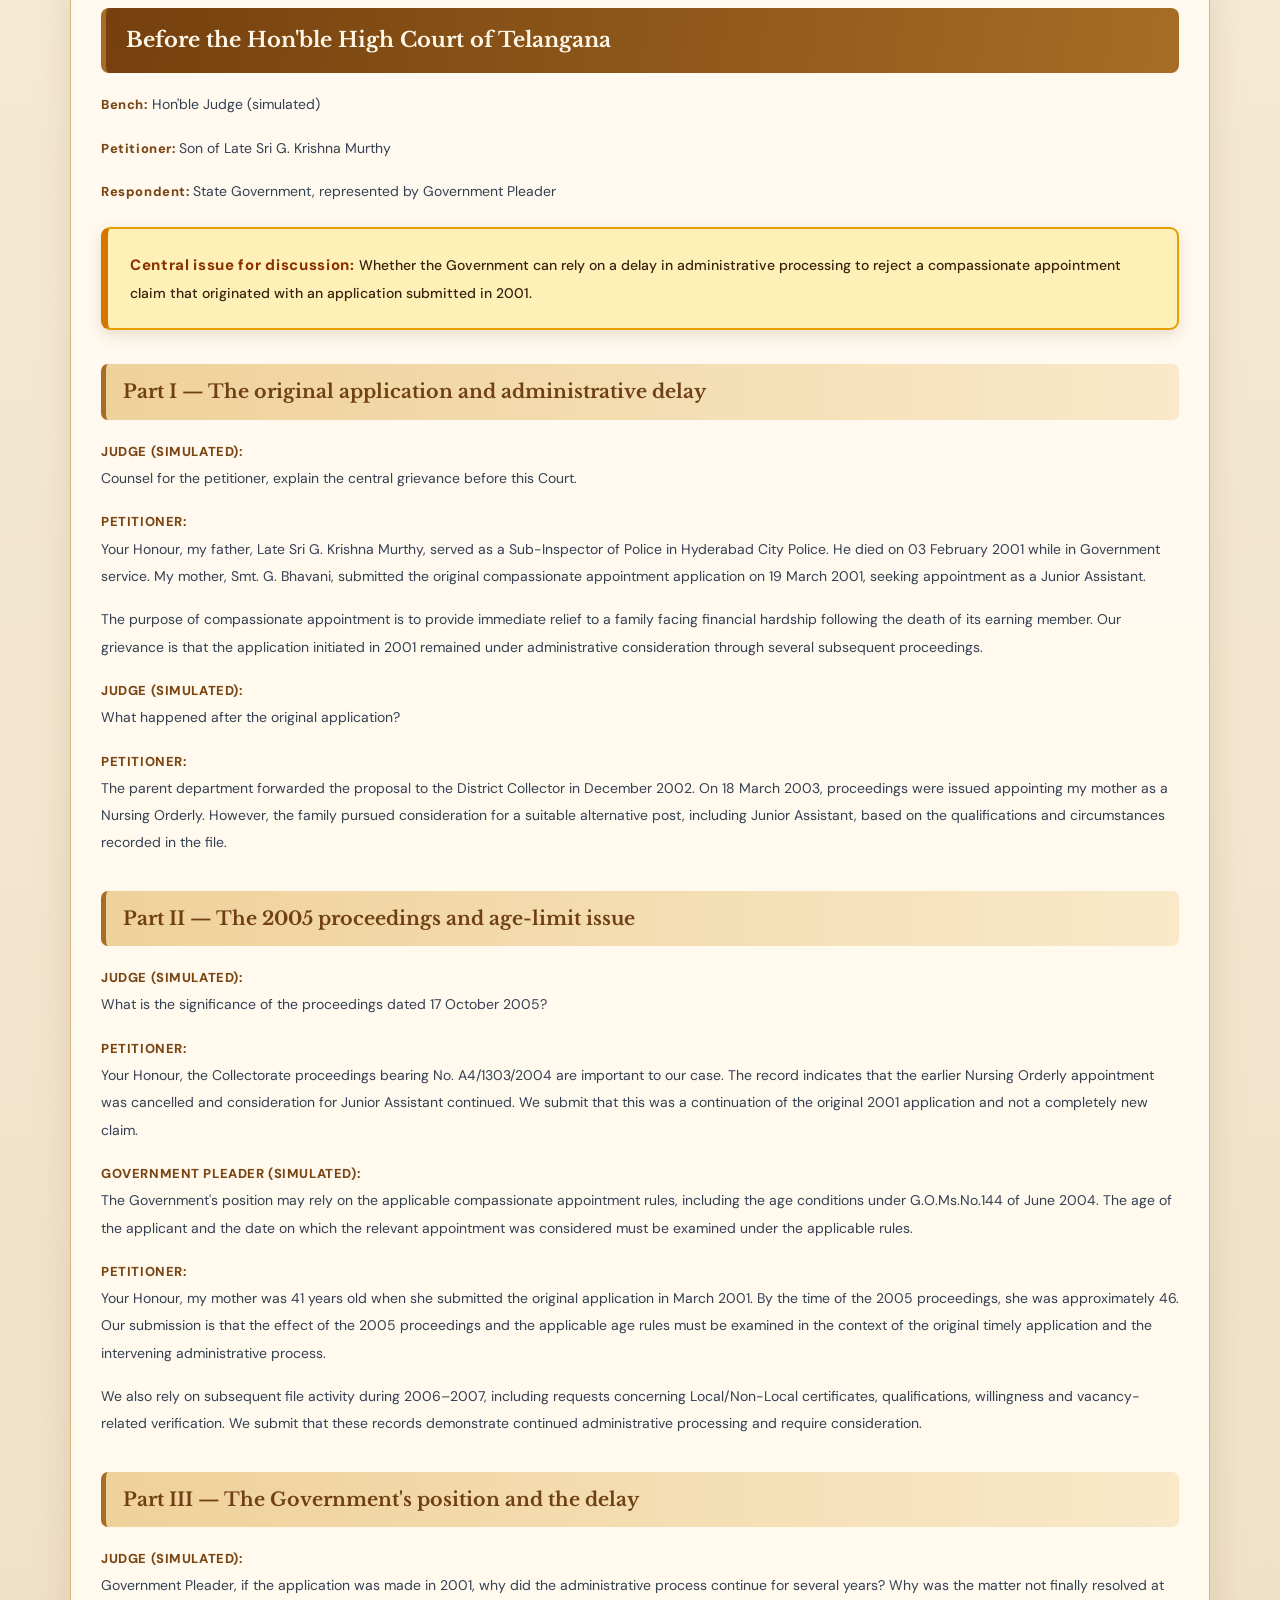
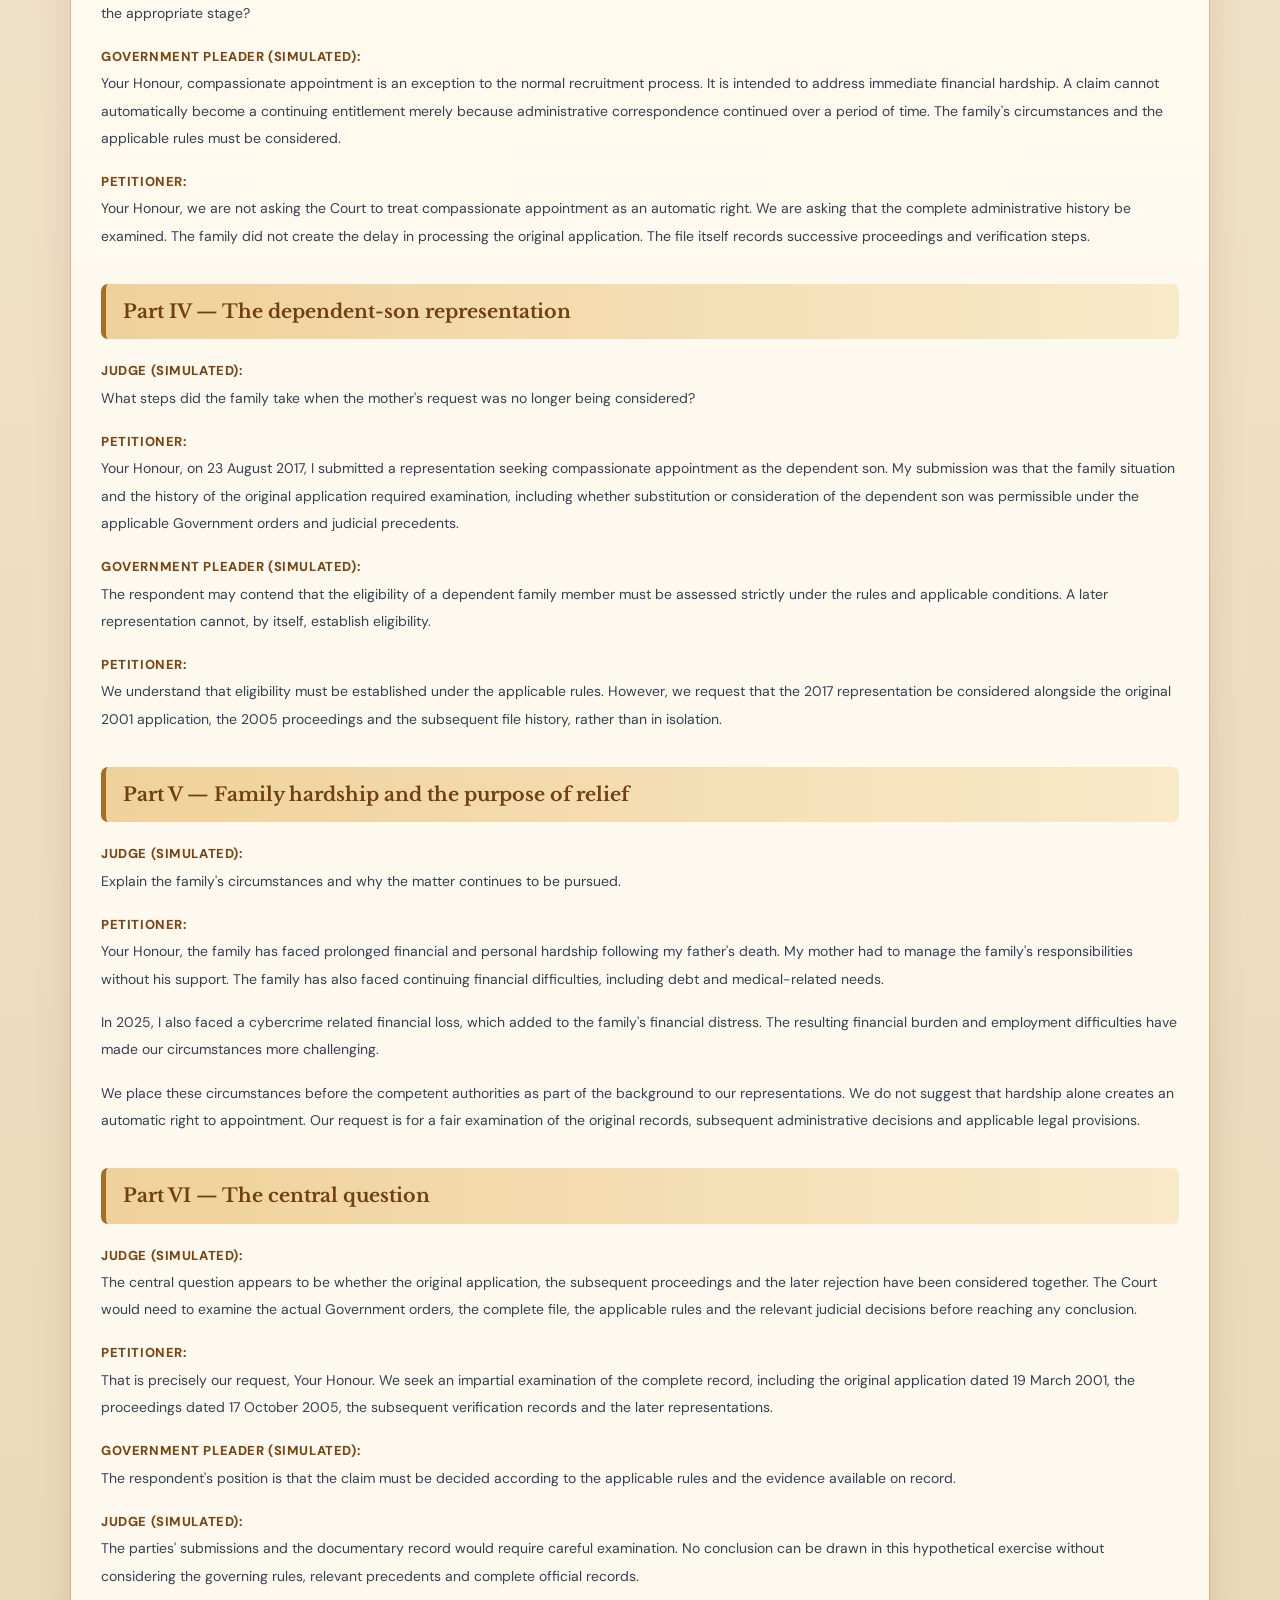
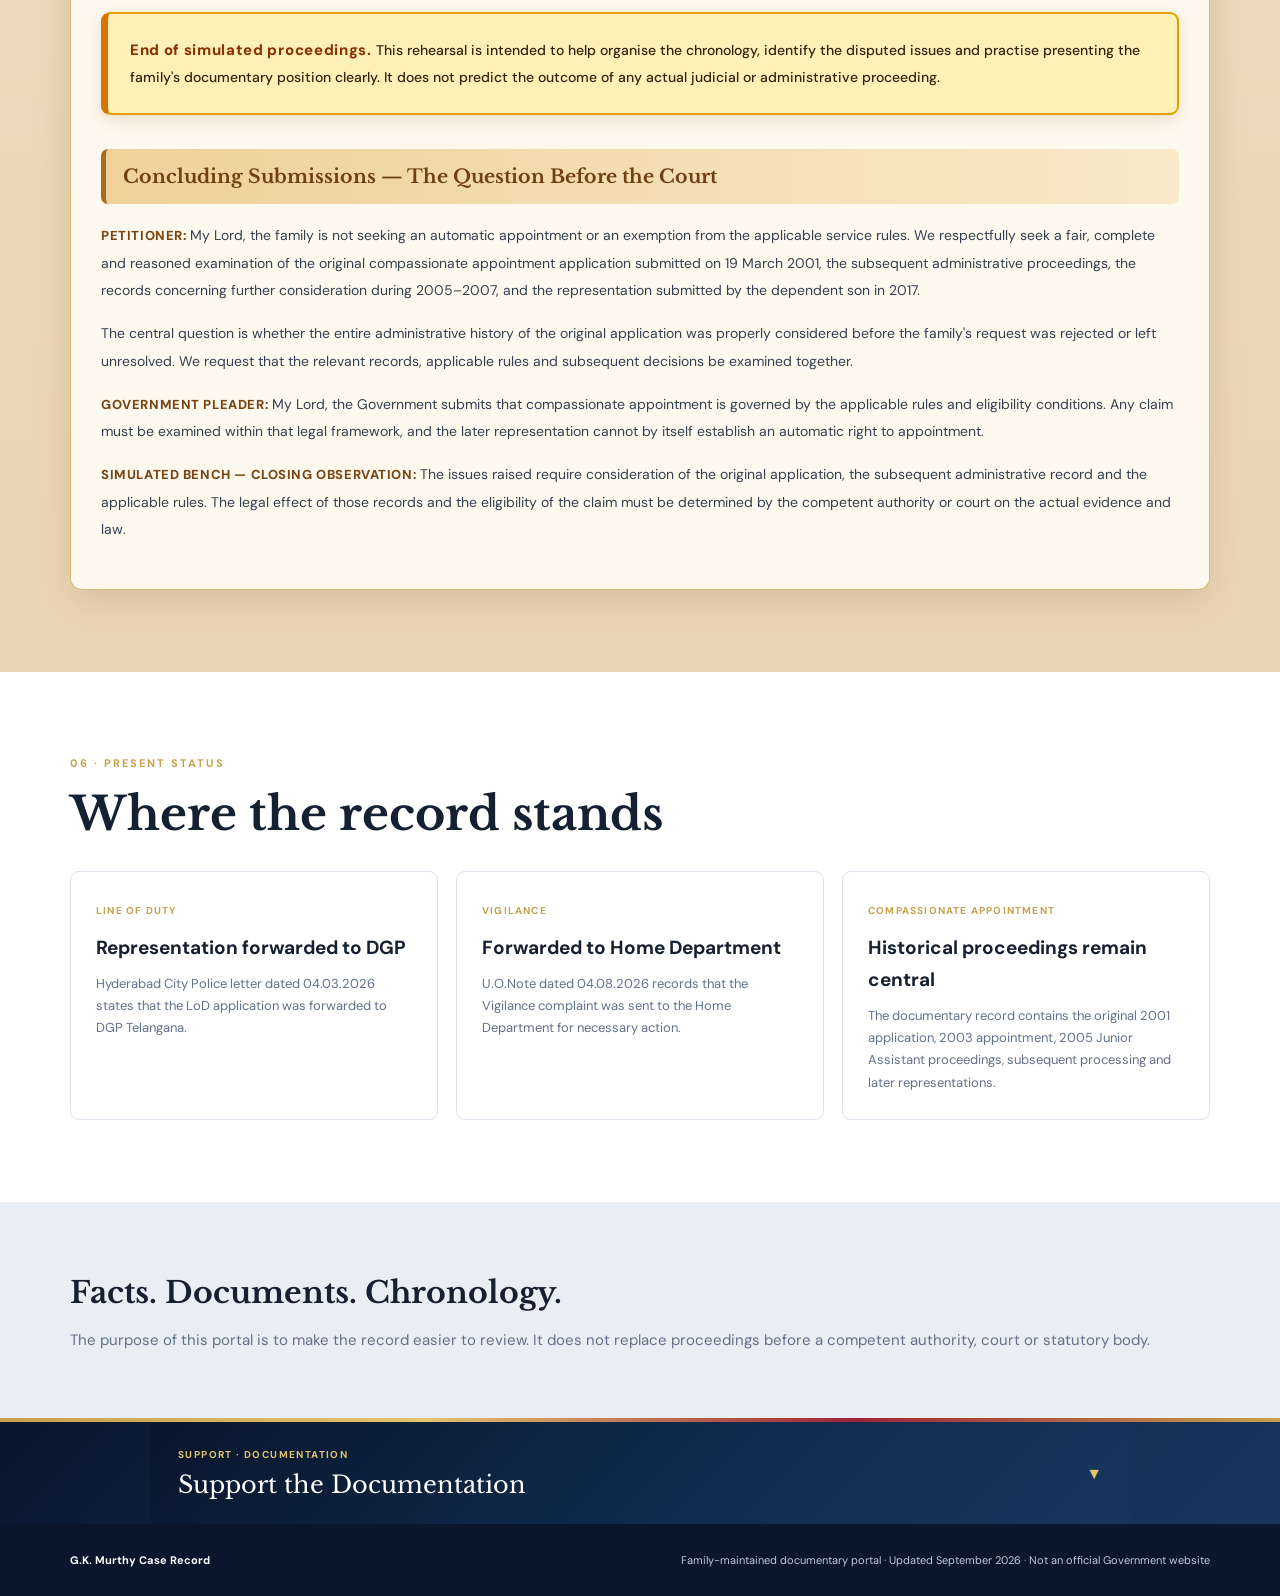
==== commit f28766af: "Add option for Family Circumstances in dropdown" ====
--- a/index.html
+++ b/index.html
@@ -946,7 +946,12 @@
 <option value="lokayukta">
   Lokayukta / Administrative Grievance
 </option>
-
+<option value="pension">
+  Extraordinary Family Pension
+</option>
+<option value="family">
+  Family Circumstances / Financial Distress
+</option>
 </select>
     
 </div>
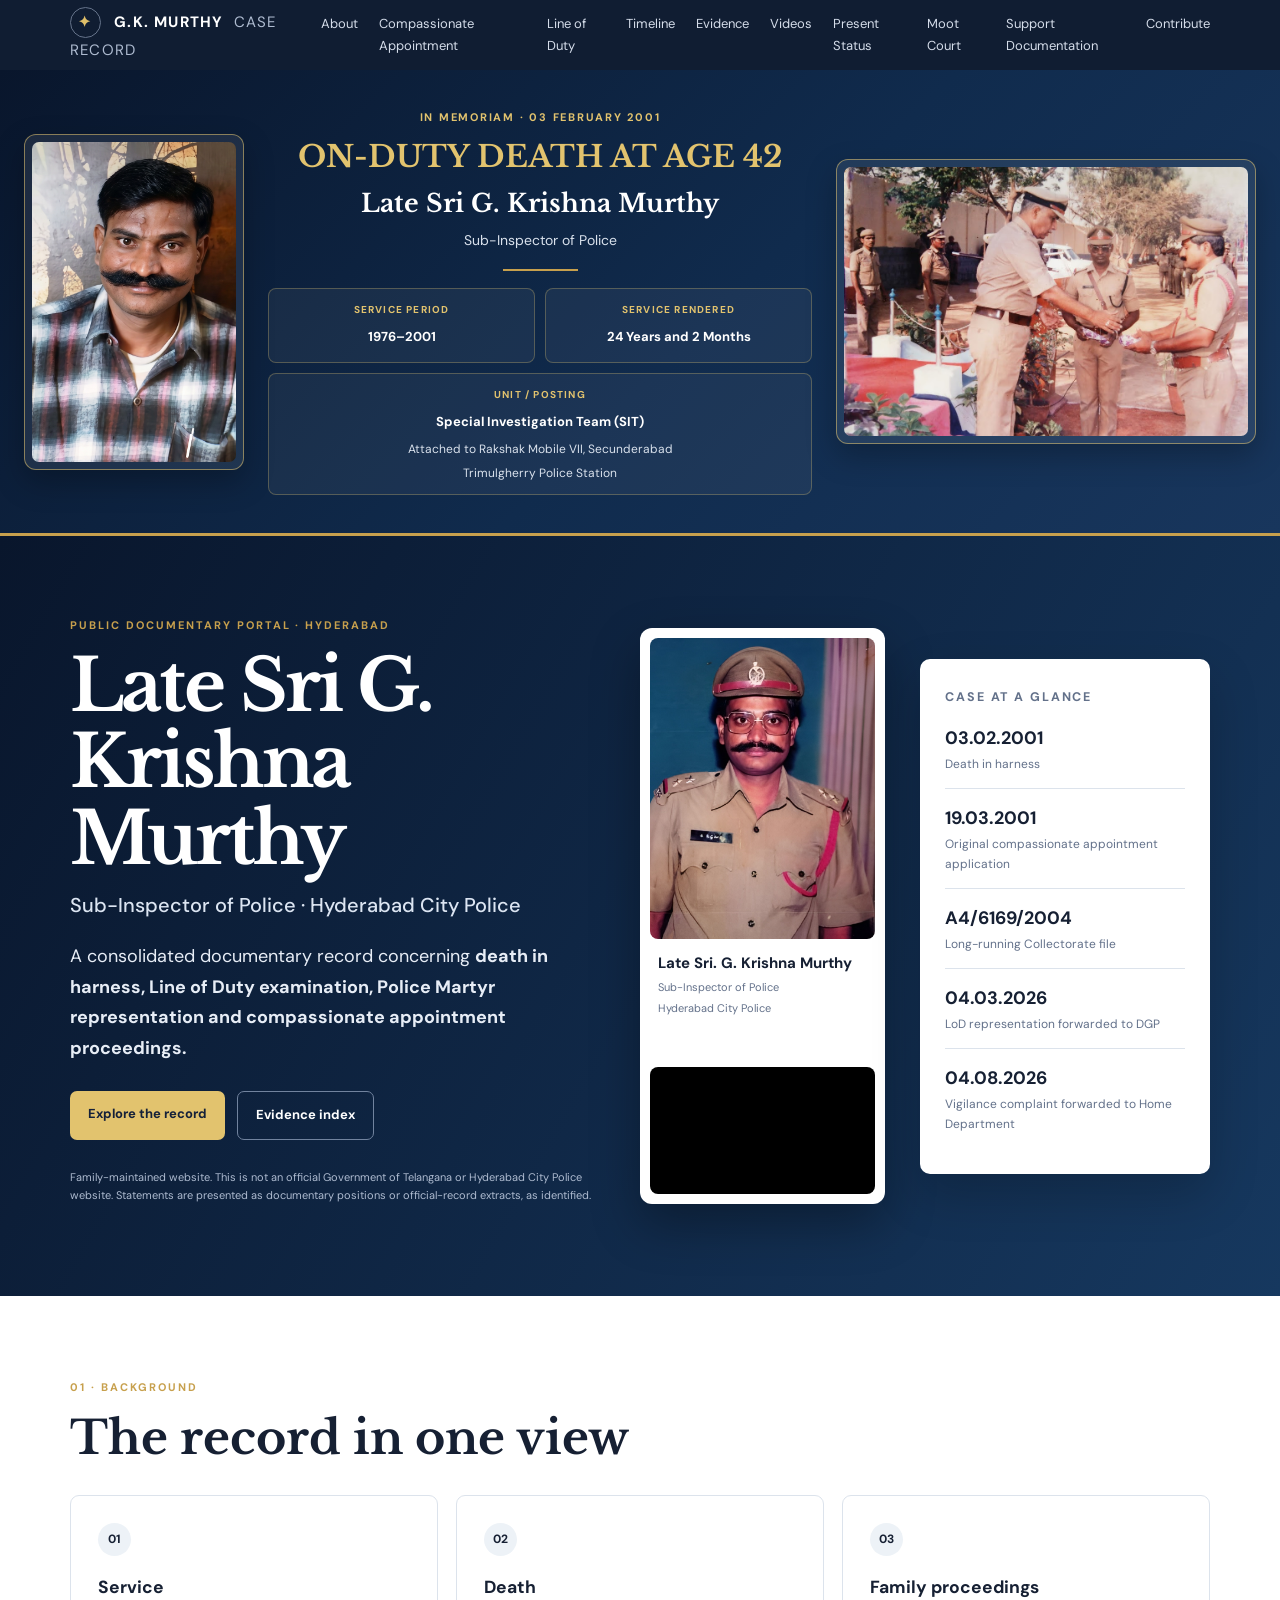
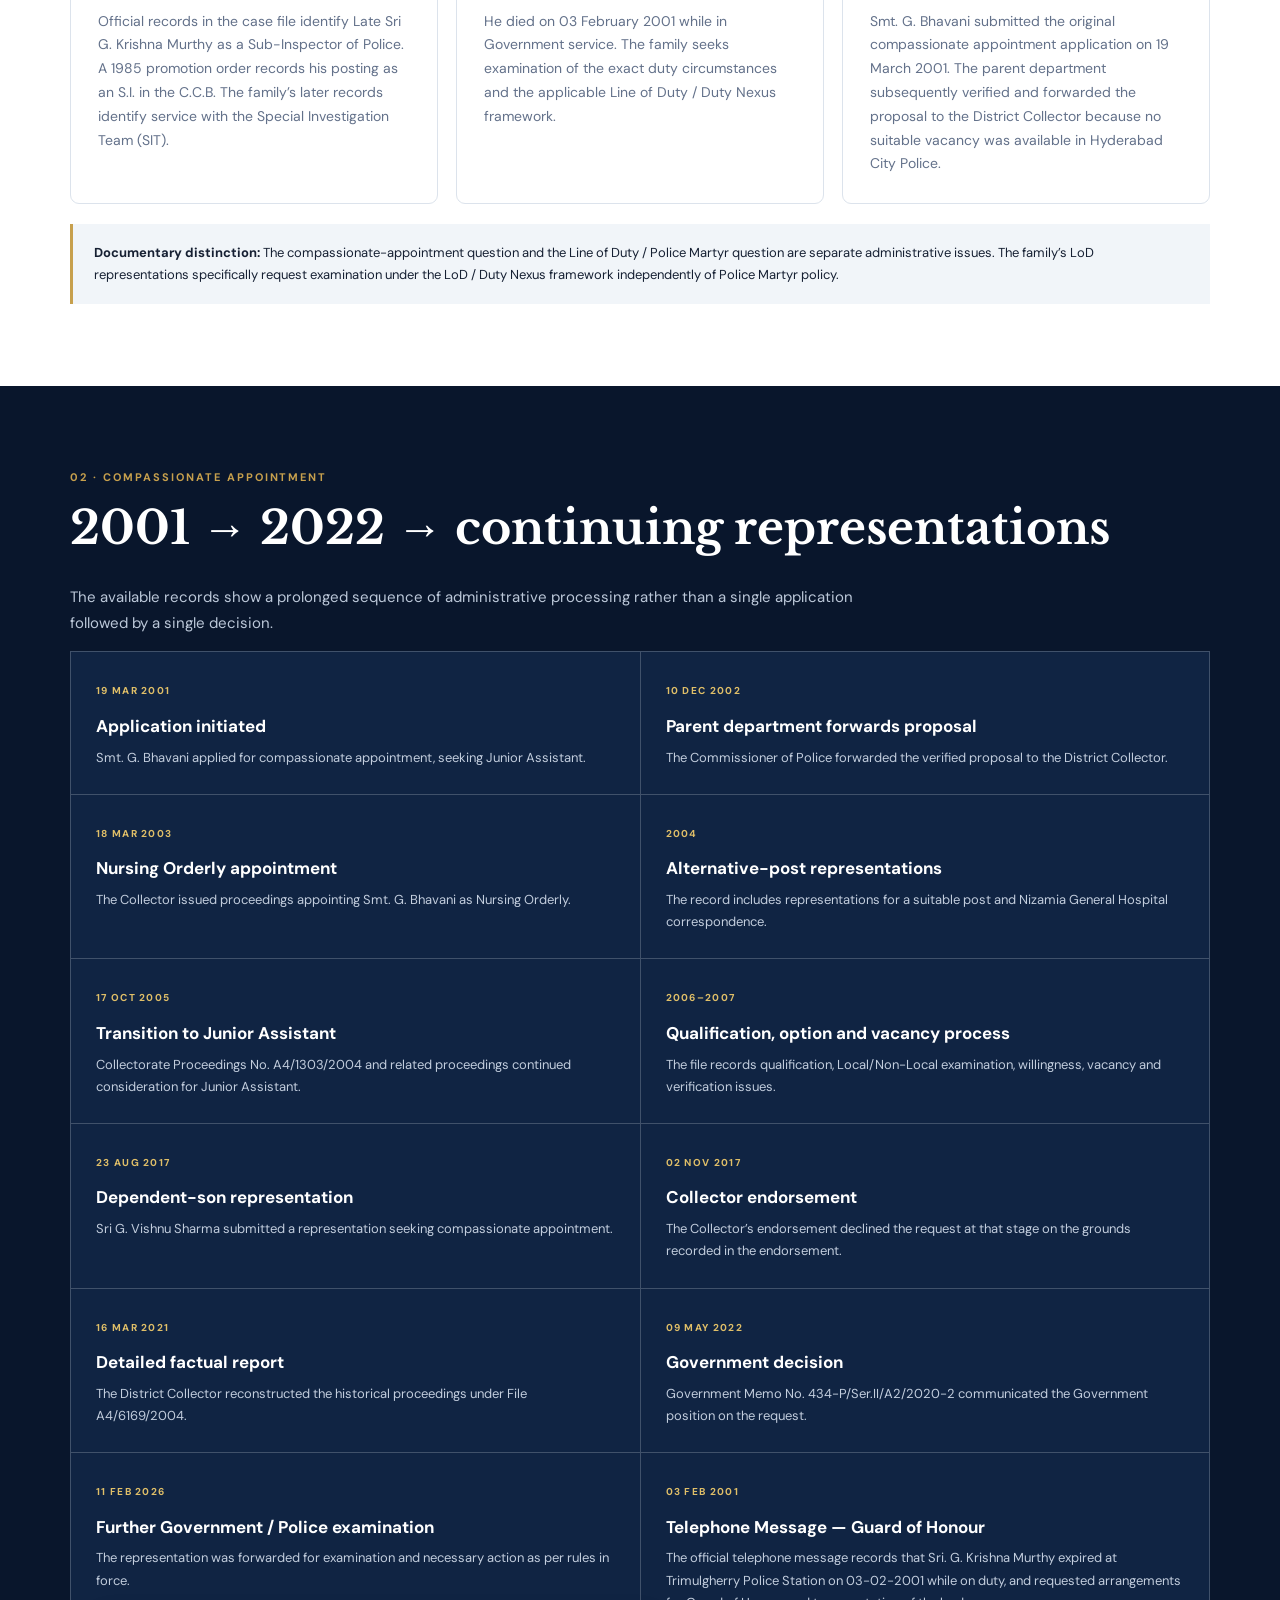
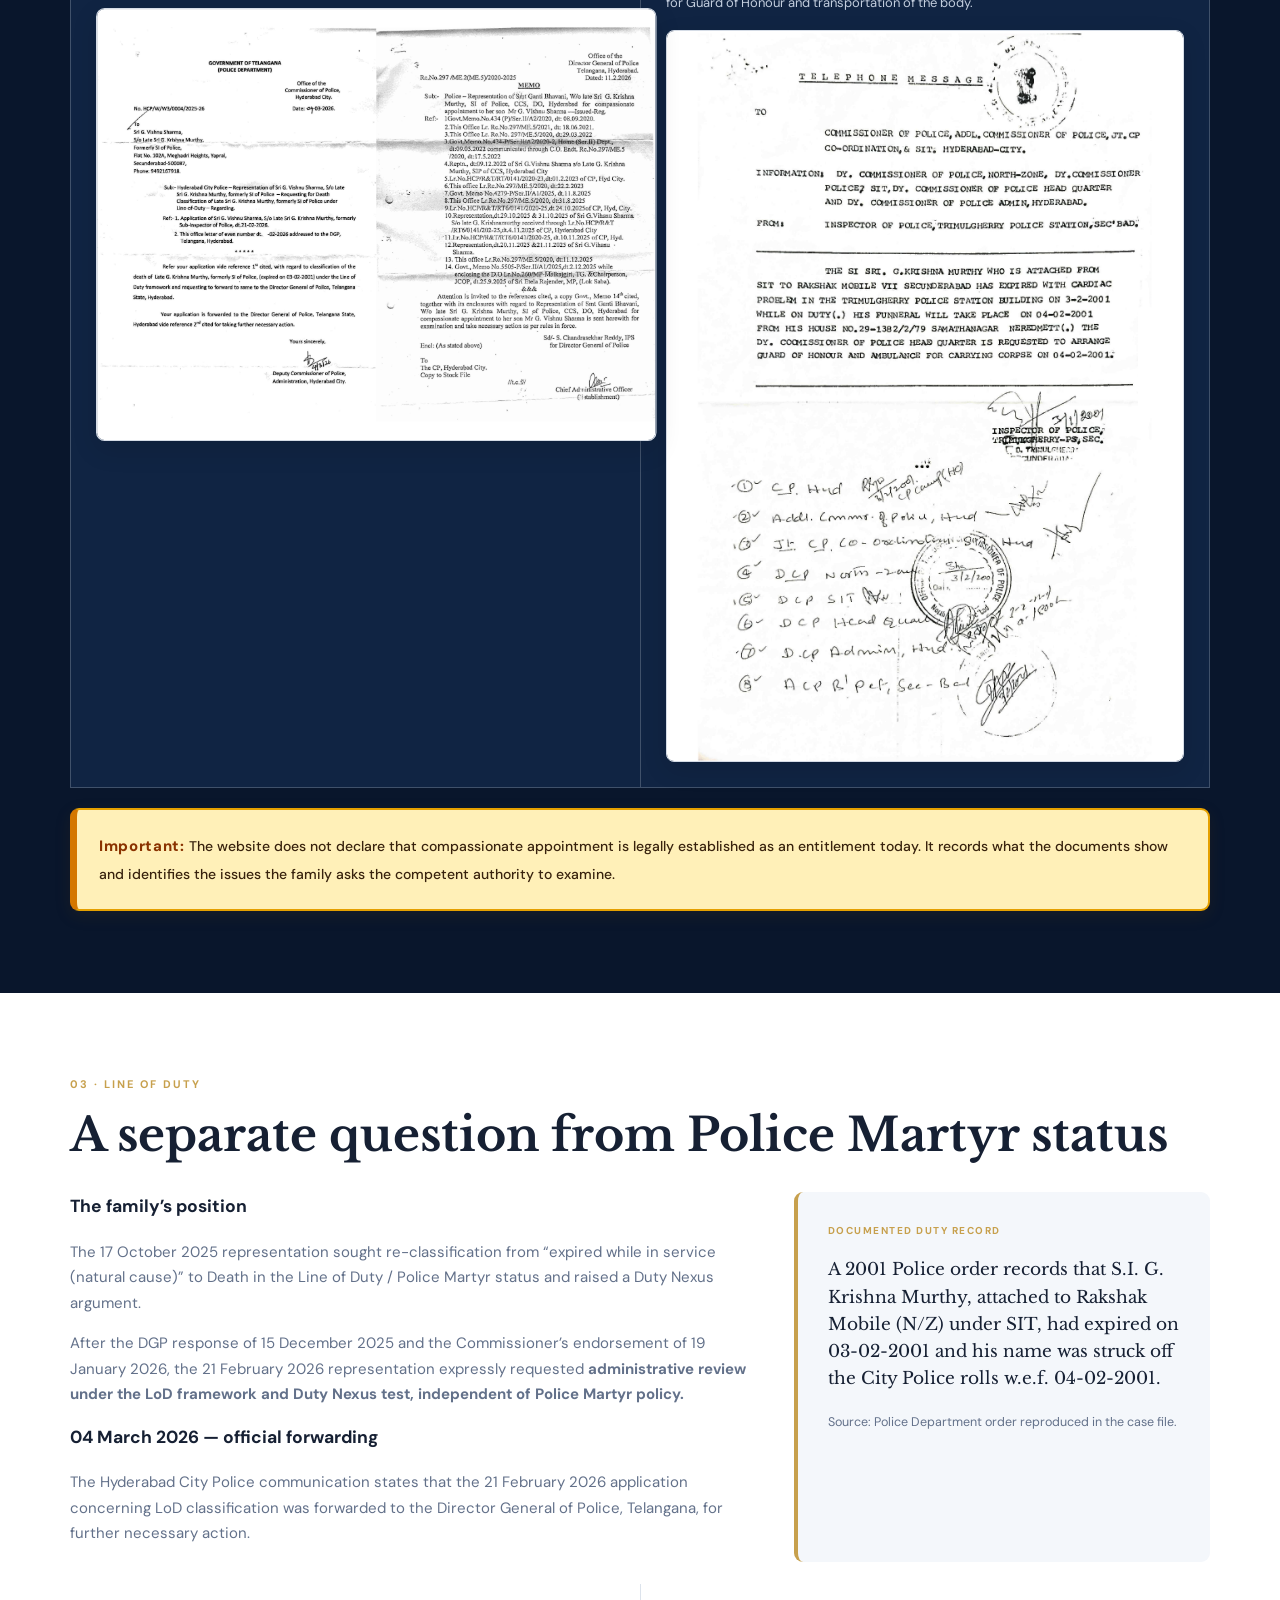
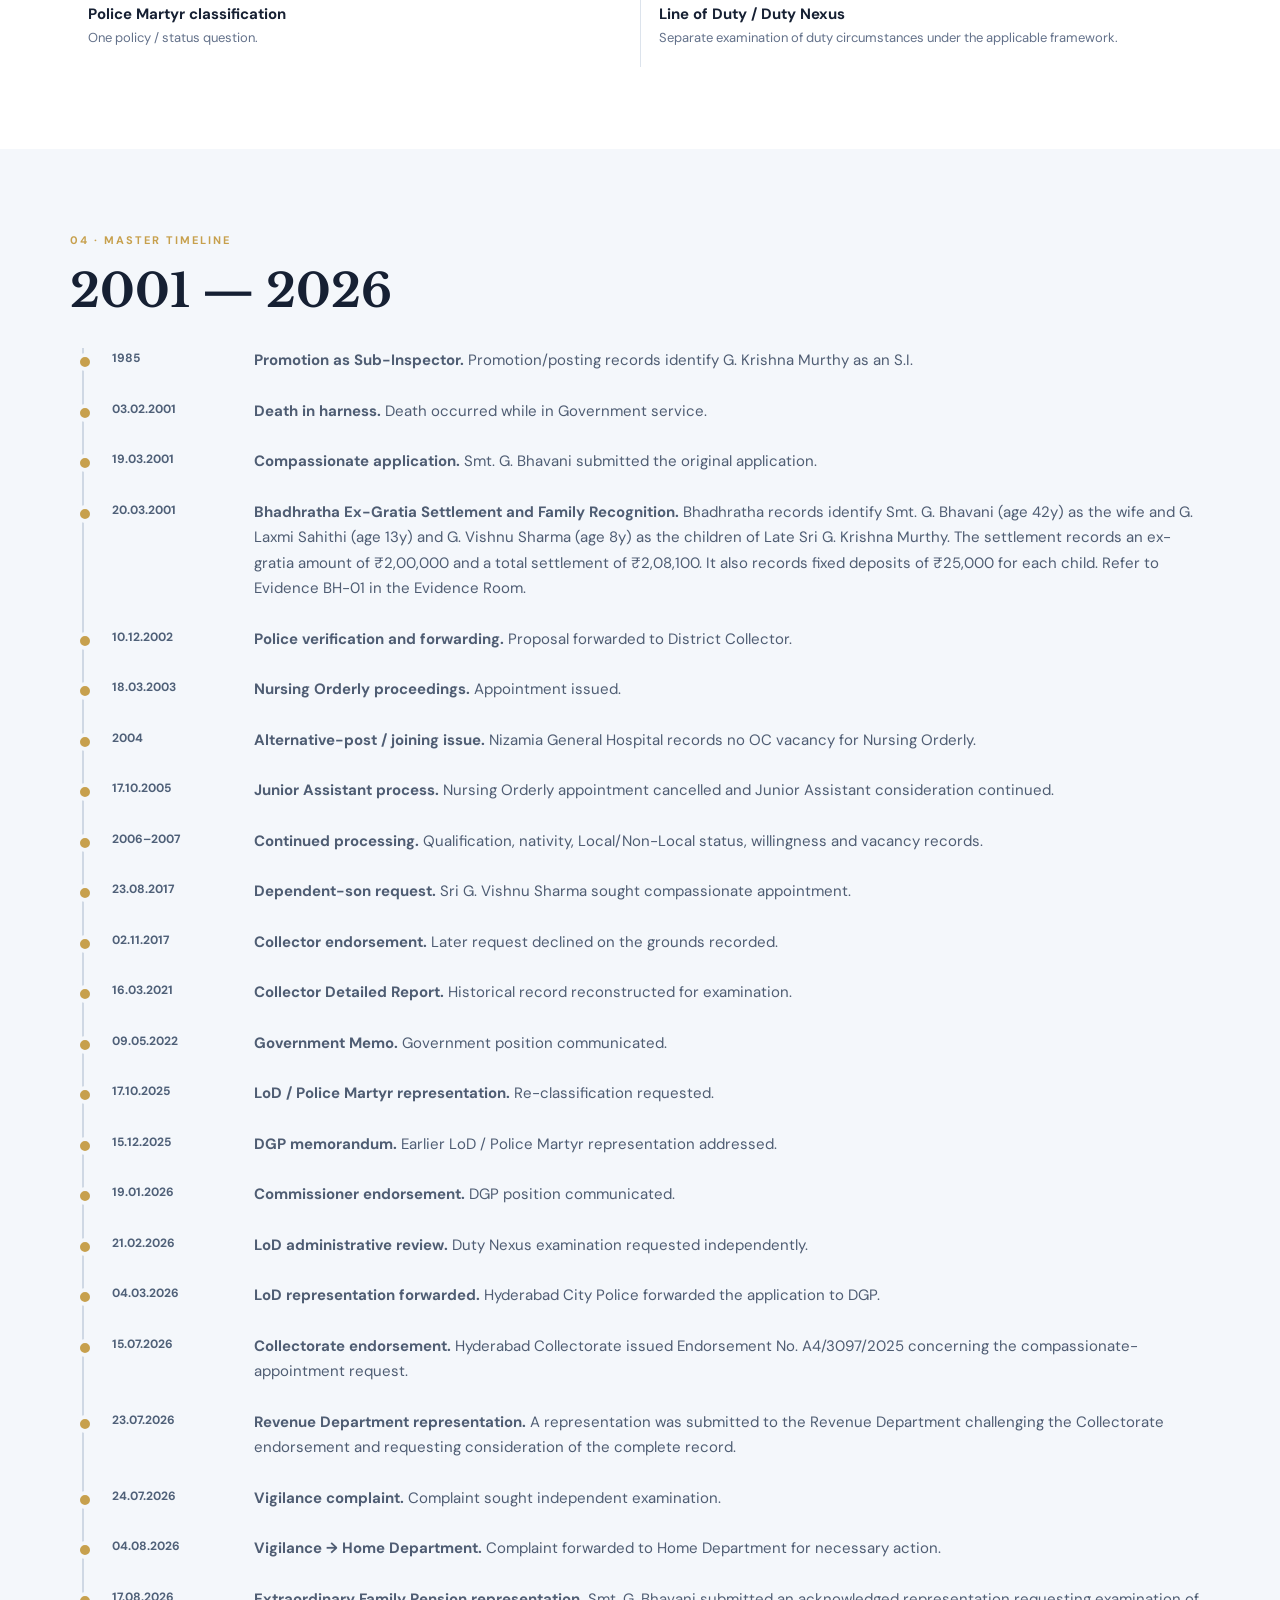
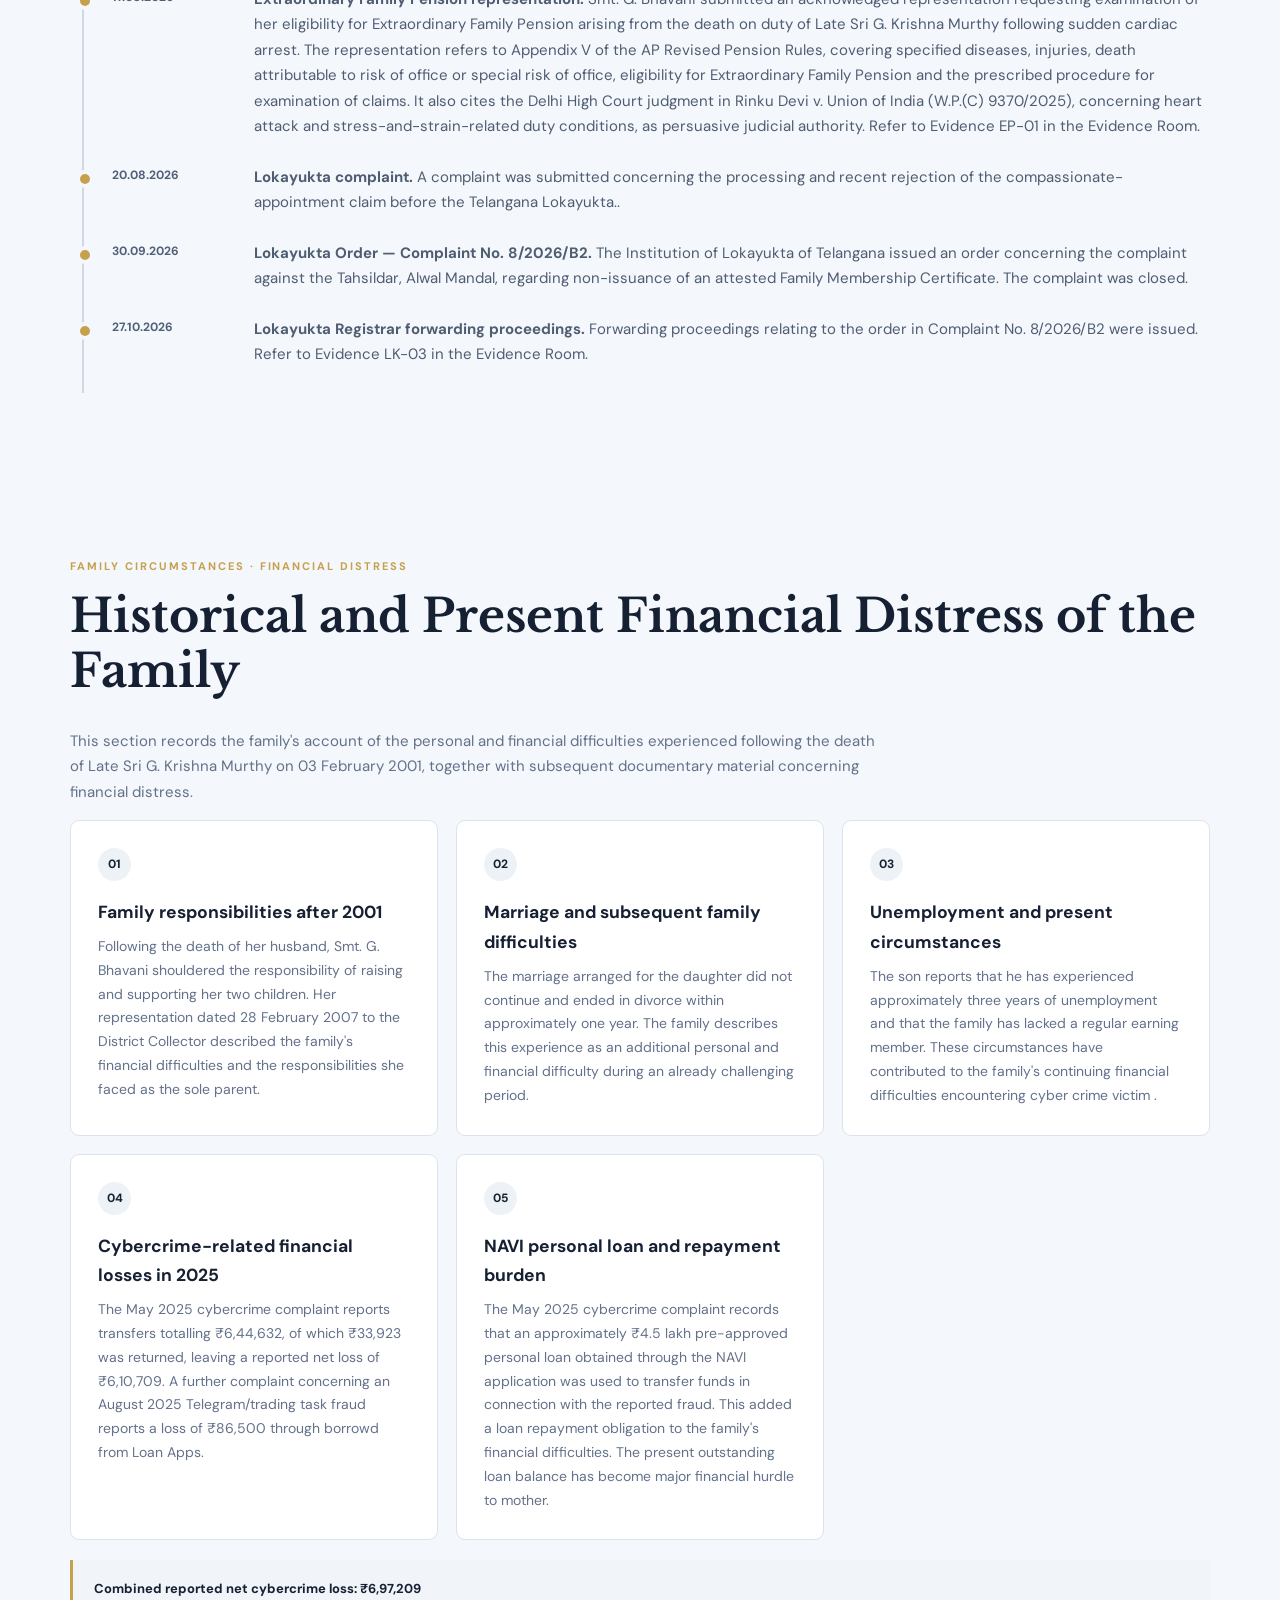
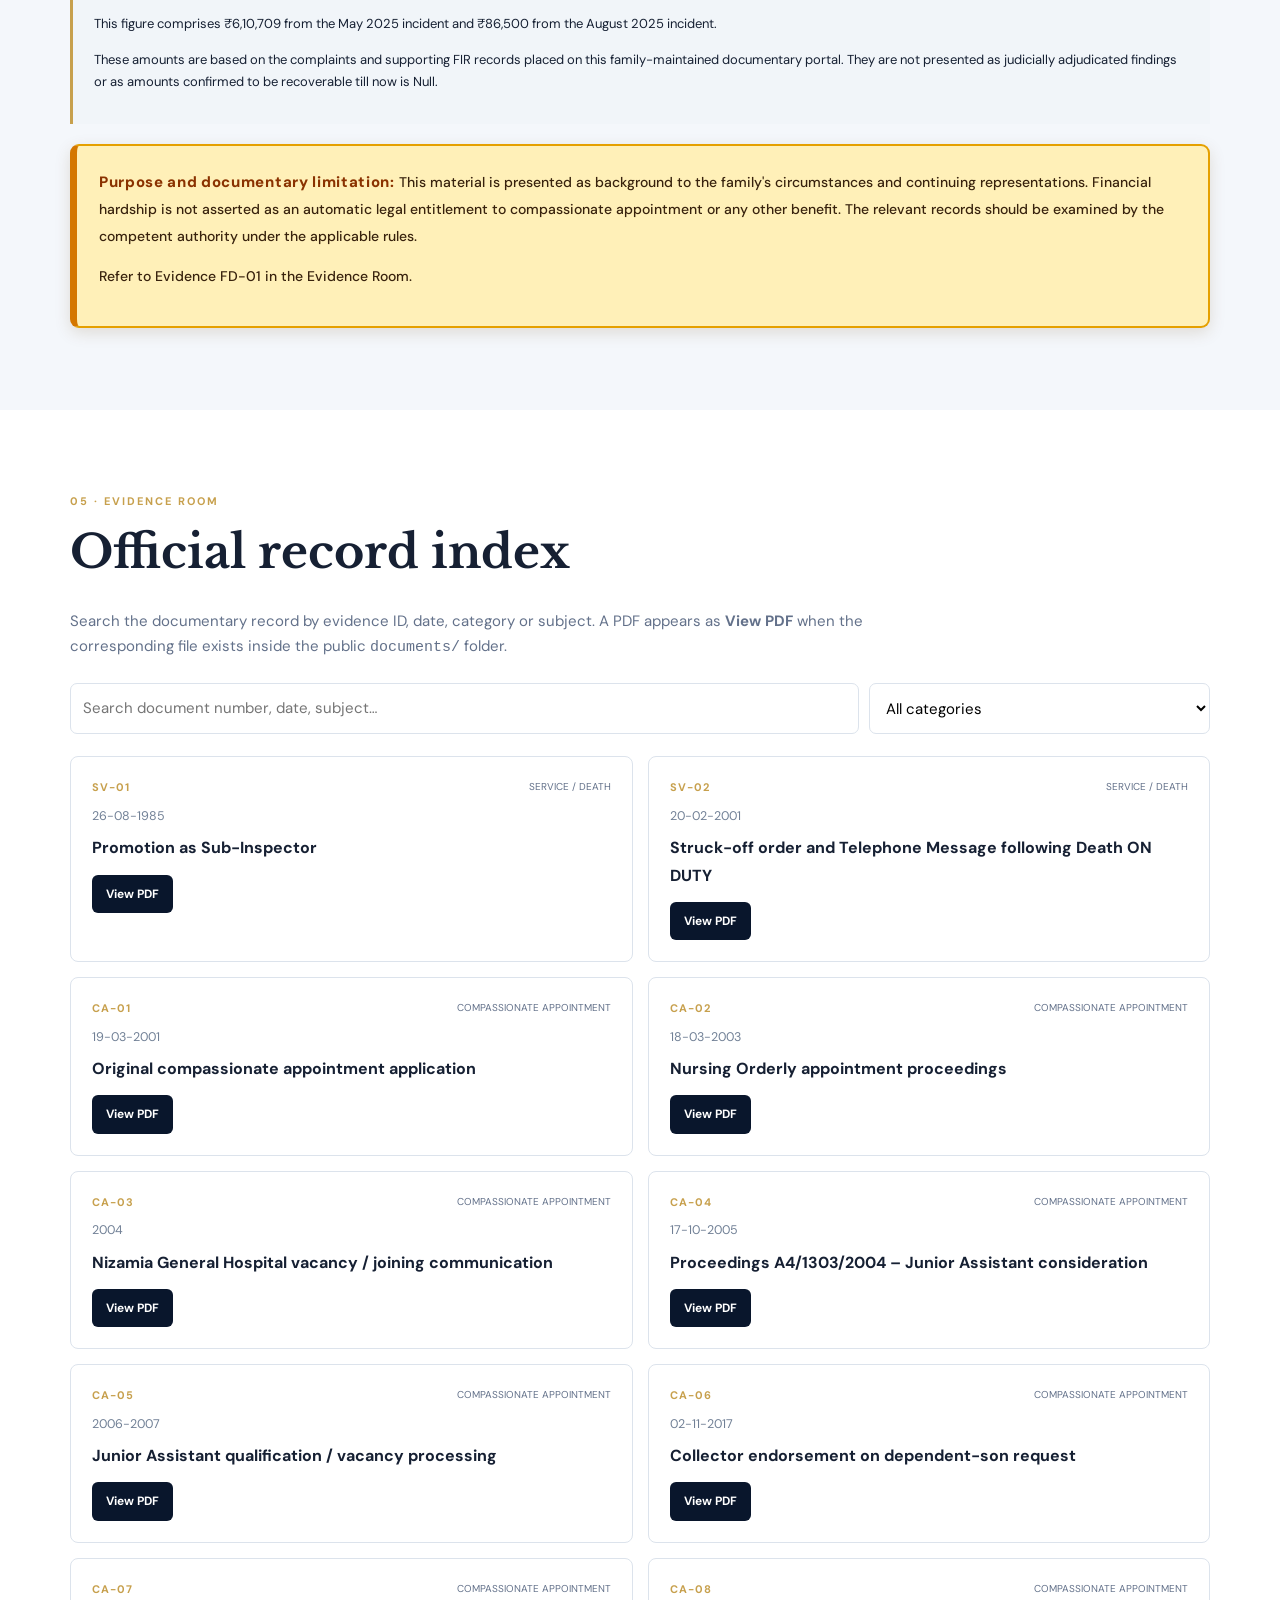
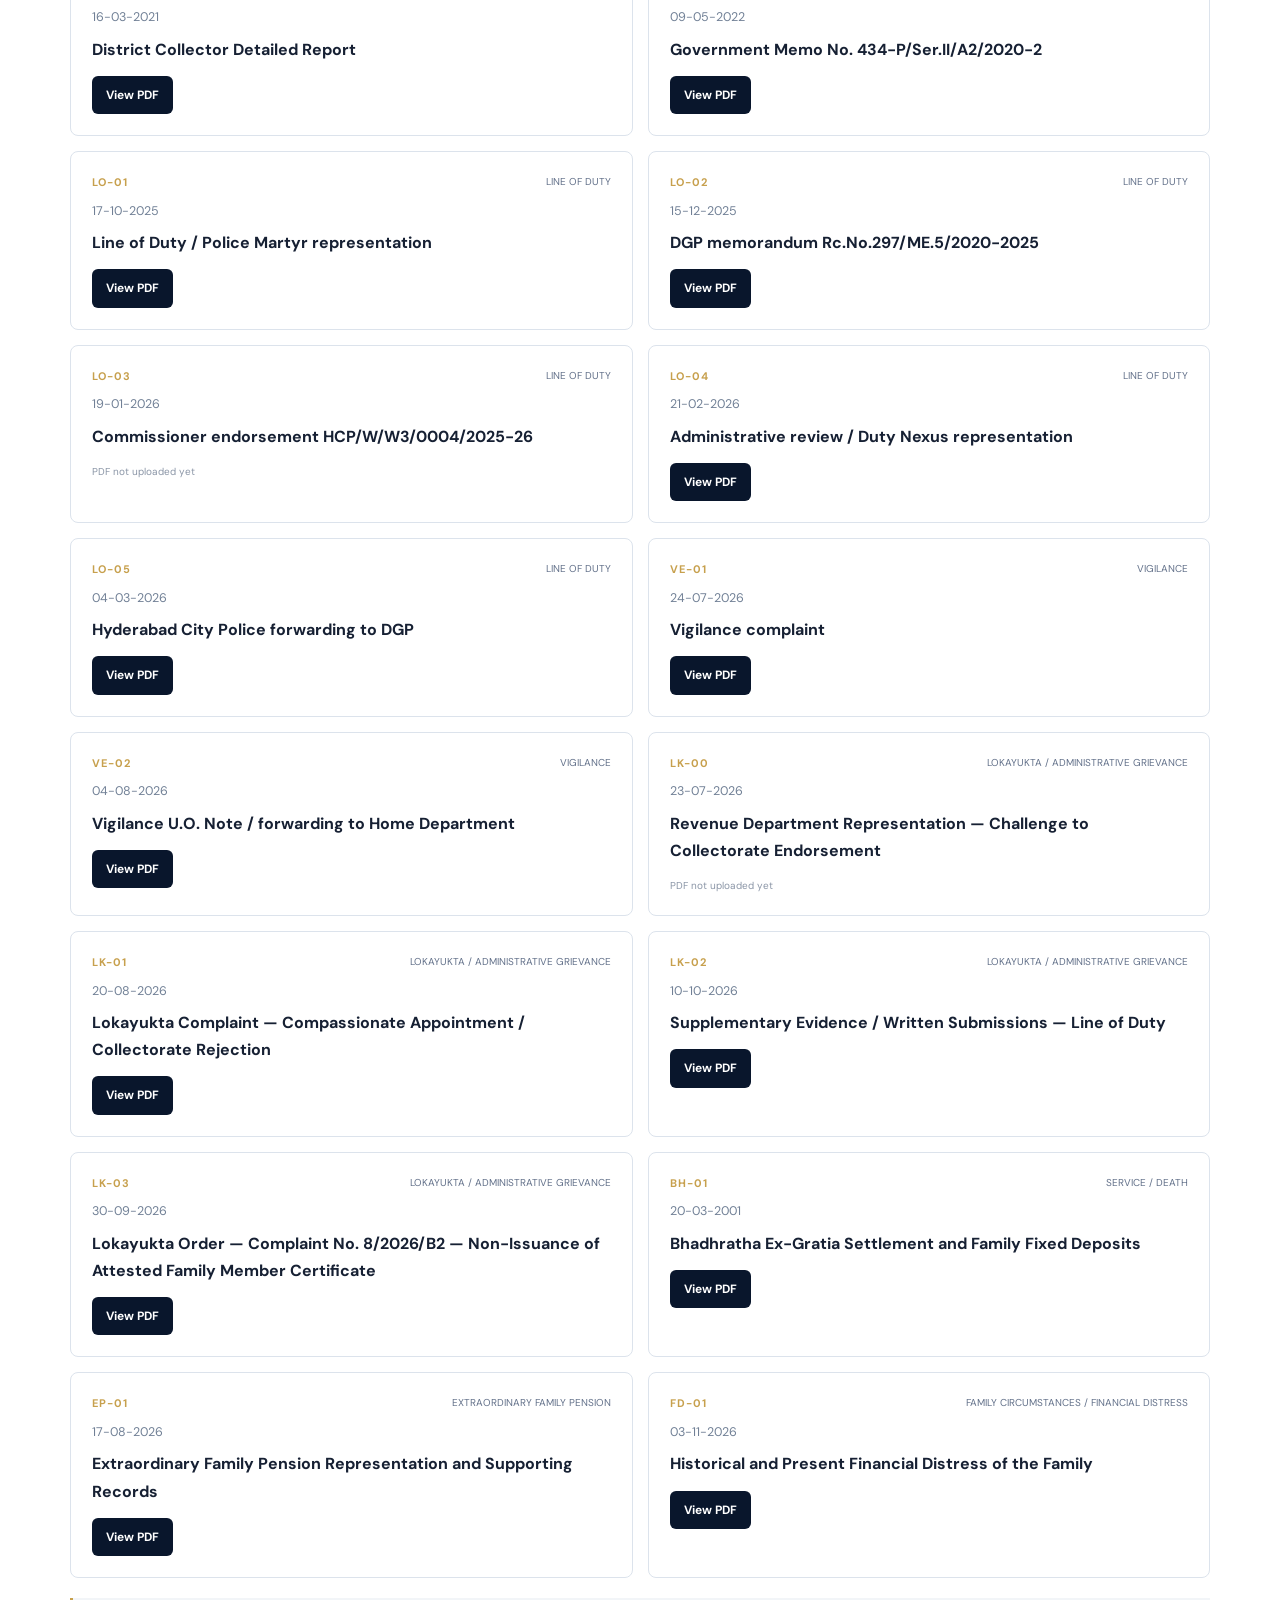
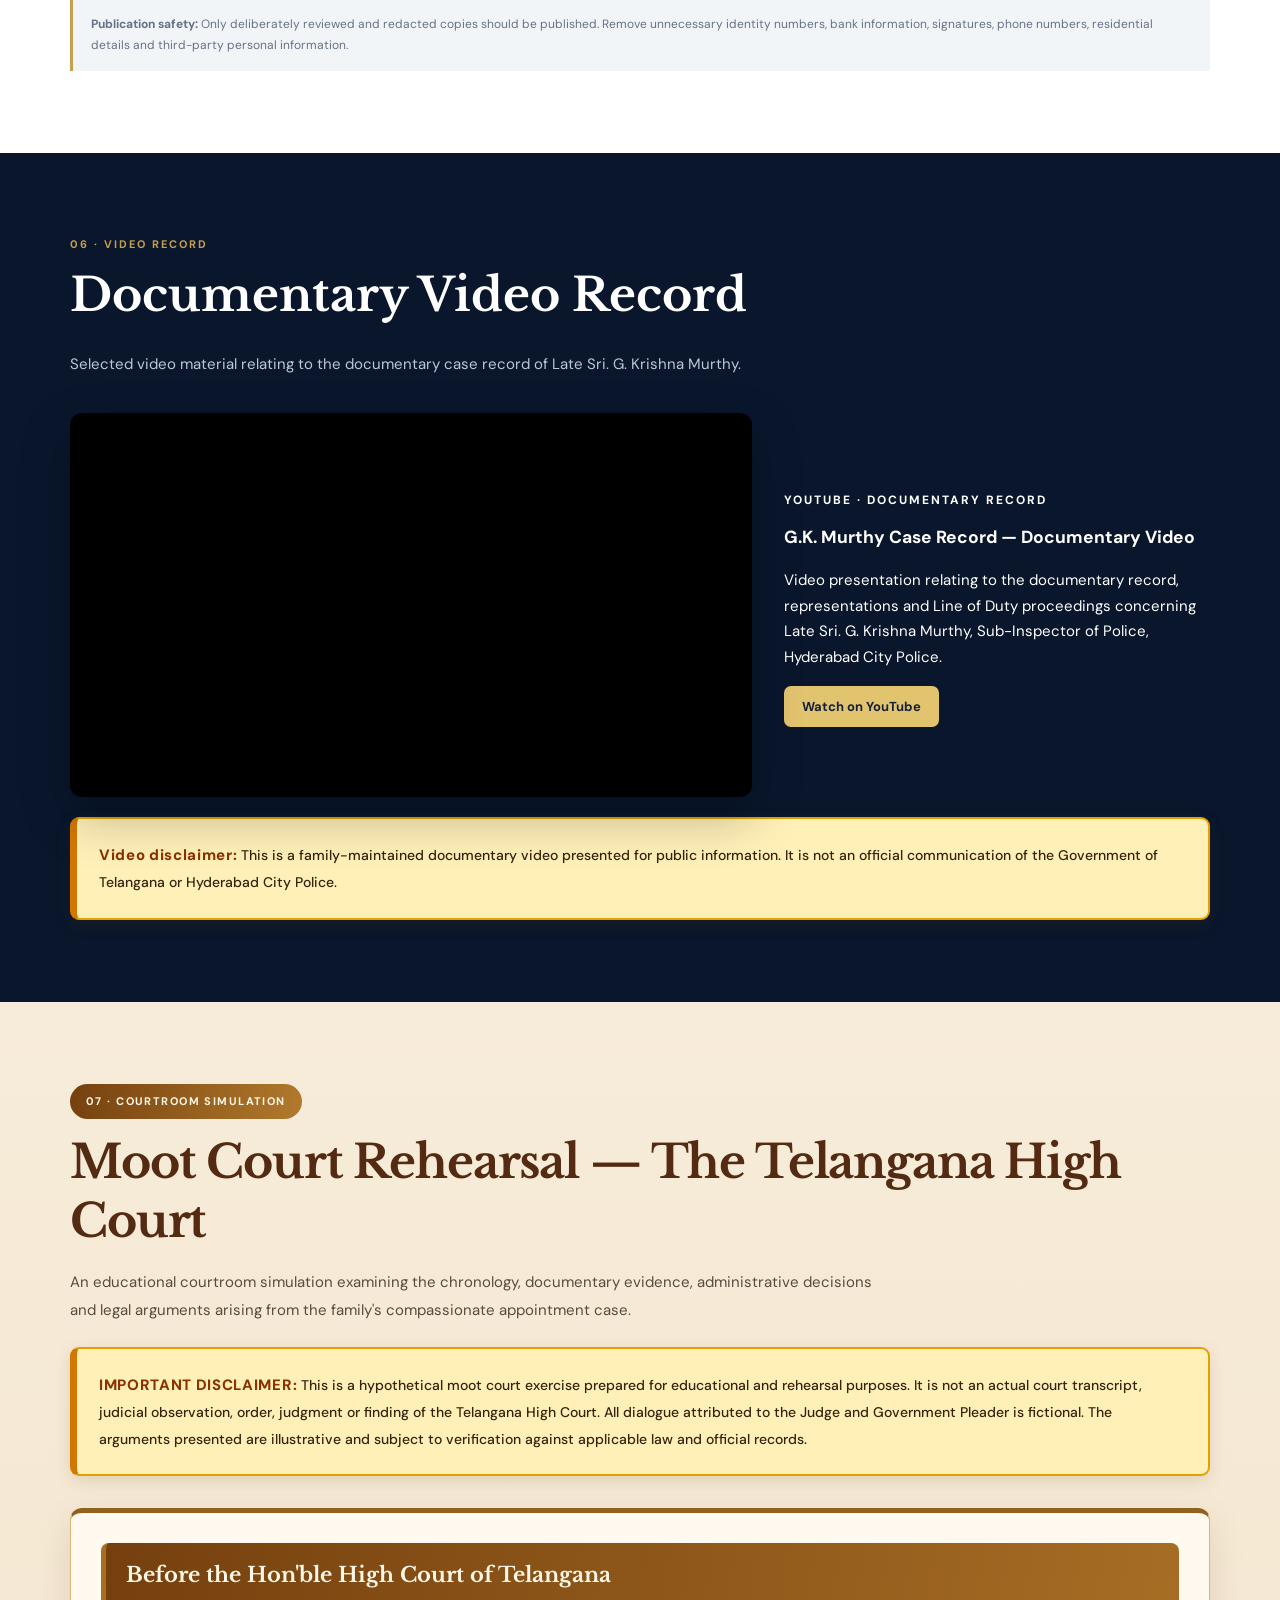
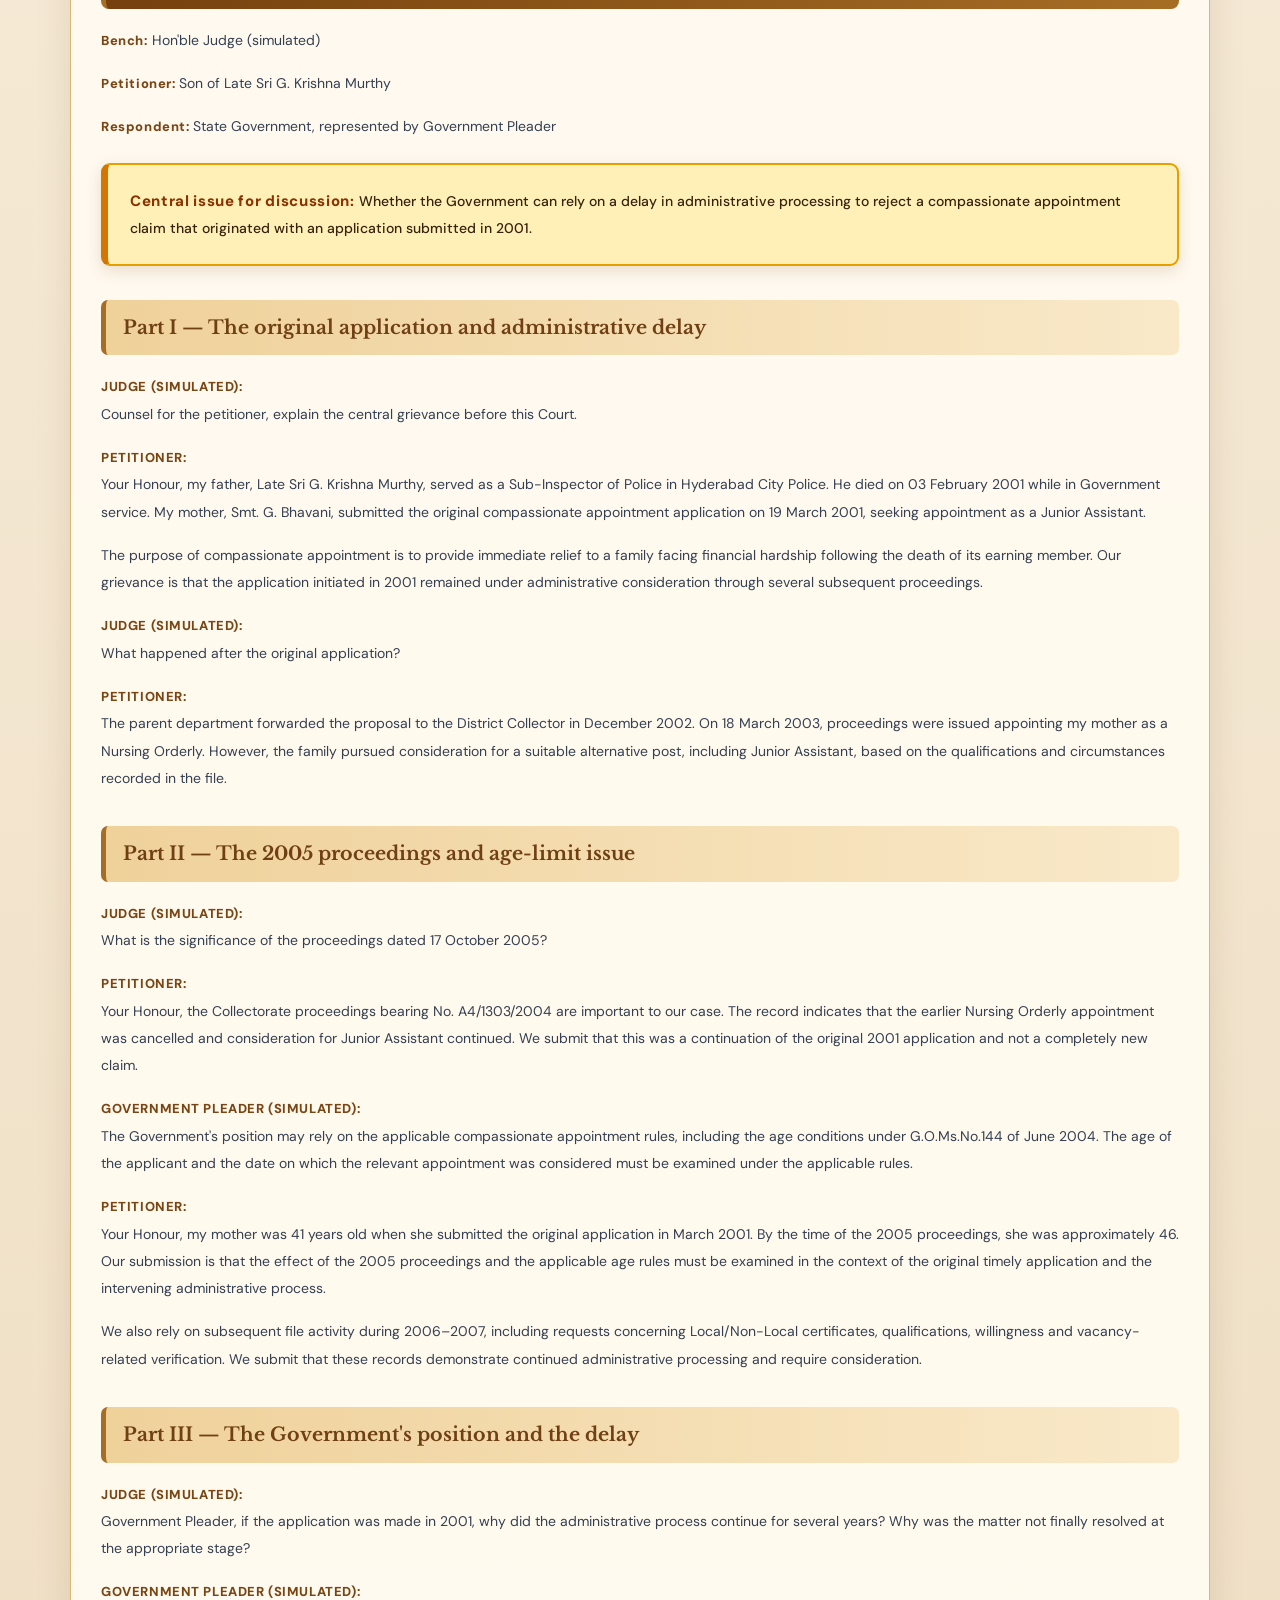
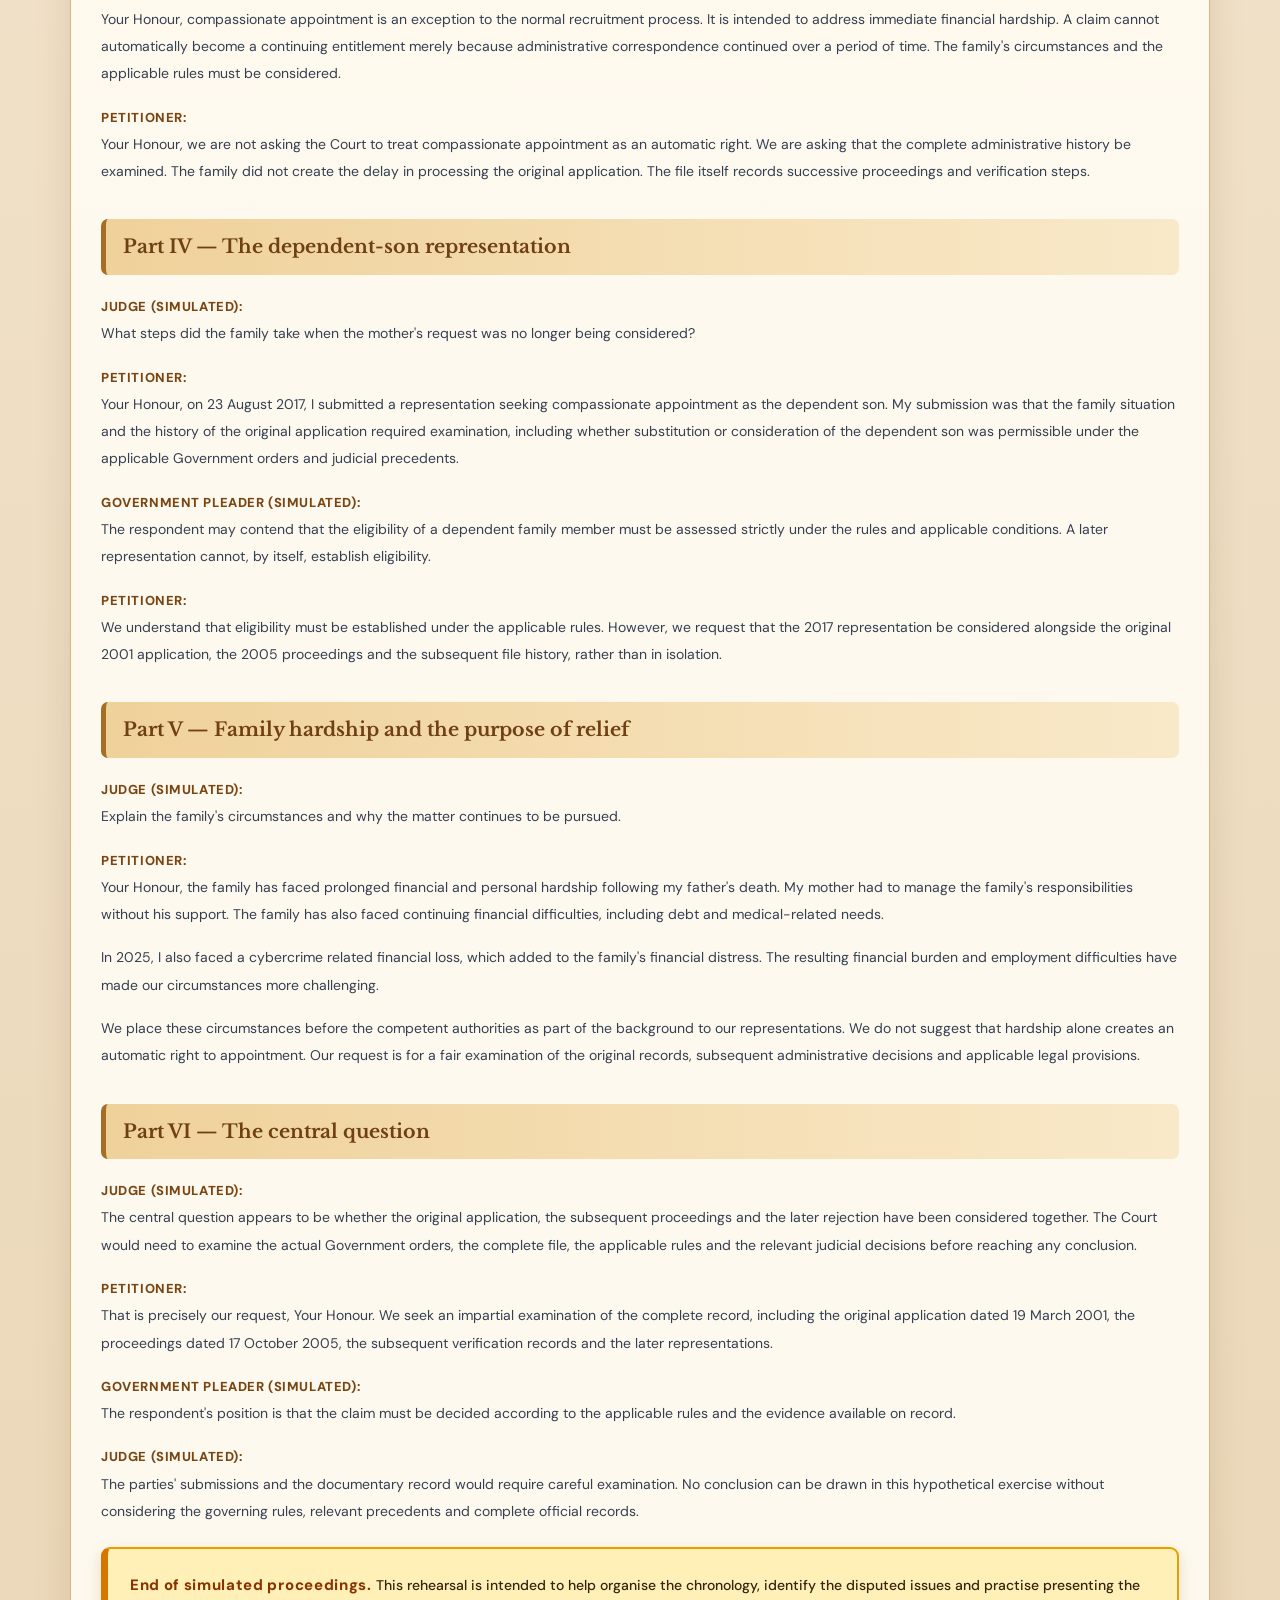
==== commit 388cc957: "Add family circumstances and financial distress section Added a new section detailing family circums" ====
--- a/index.html
+++ b/index.html
@@ -886,14 +886,138 @@
 </div>
 
   </div>
-
 </section>
-  
+
+<!-- FAMILY CIRCUMSTANCES / FINANCIAL DISTRESS -->
+
+<section id="family-distress" class="section paper">
+
+  <div class="wrap">
+
+    <div class="kicker">
+      FAMILY CIRCUMSTANCES · FINANCIAL DISTRESS
+    </div>
+
+    <h2>
+      Historical and Present Financial Distress of the Family
+    </h2>
+
+    <p class="intro darktext">
+      This section records the family's account of the personal and
+      financial difficulties experienced following the death of
+      Late Sri G. Krishna Murthy on 03 February 2001, together with
+      subsequent documentary material concerning financial distress.
+    </p>
+
+    <div class="cards">
+
+      <article>
+        <span>01</span>
+        <h3>Family responsibilities after 2001</h3>
+        <p>
+          Following the death of her husband, Smt. G. Bhavani
+          shouldered the responsibility of raising and supporting
+          her two children. Her representation dated 28 February
+          2007 to the District Collector described the family's
+          financial difficulties and the responsibilities she
+          faced as the sole parent.
+        </p>
+      </article>
+
+      <article>
+        <span>02</span>
+        <h3>Marriage and subsequent family difficulties</h3>
+        <p>
+          The marriage arranged for the daughter did not continue and ended
+          in divorce within approximately one year. The family describes this
+          experience as an additional personal and financial difficulty during
+          an already challenging period.
+        </p>
+      </article>
+
+      <article>
+        <span>03</span>
+        <h3>Unemployment and present circumstances</h3>
+        <p>
+          The son reports that he has experienced approximately
+          three years of unemployment and that the family has
+          lacked a regular earning member. These circumstances
+          have contributed to the family's continuing financial
+          difficulties encountering cyber crime victim .
+        </p>
+      </article>
+
+      <article>
+        <span>04</span>
+        <h3>Cybercrime-related financial losses in 2025</h3>
+        <p>
+          The May 2025 cybercrime complaint reports transfers
+          totalling ₹6,44,632, of which ₹33,923 was returned,
+          leaving a reported net loss of ₹6,10,709. A further
+          complaint concerning an August 2025 Telegram/trading
+          task fraud reports a loss of ₹86,500 through borrowd
+          from Loan Apps.
+        </p>
+      </article>
+
+      <article>
+        <span>05</span>
+        <h3>NAVI personal loan and repayment burden</h3>
+        <p>
+          The May 2025 cybercrime complaint records that an
+          approximately ₹4.5 lakh pre-approved personal loan
+          obtained through the NAVI application was used to
+          transfer funds in connection with the reported fraud.
+          This added a loan repayment obligation to the family's
+          financial difficulties. The present outstanding loan
+          balance has become major financial hurdle to mother.
+        </p>
+      </article>
+
+    </div>
+
+    <div class="fact-box">
+
+      <strong>Combined reported net cybercrime loss: ₹6,97,209</strong>
+
+      <p>
+        This figure comprises ₹6,10,709 from the May 2025 incident
+        and ₹86,500 from the August 2025 incident.
+      </p>
+
+      <p>
+        These amounts are based on the complaints and supporting
+        FIR records placed on this family-maintained documentary portal.
+        They are not presented as judicially adjudicated findings
+        or as amounts confirmed to be recoverable till now is Null.
+      </p>
+
+    </div>
+
+    <div class="legal-note">
+
+      <b>Purpose and documentary limitation:</b>
+
+      This material is presented as background to the family's
+      circumstances and continuing representations. Financial
+      hardship is not asserted as an automatic legal entitlement
+      to compassionate appointment or any other benefit.
+      The relevant records should be examined by the competent
+      authority under the applicable rules.
+
+      <p>
+        Refer to Evidence FD-01 in the Evidence Room.
+      </p>
+
+    </div>
+
+  </div>
+
+</section>
 
 <!-- EVIDENCE -->
 
 <section id="evidence" class="section">
-
   <div class="wrap">
 
     <div class="kicker">
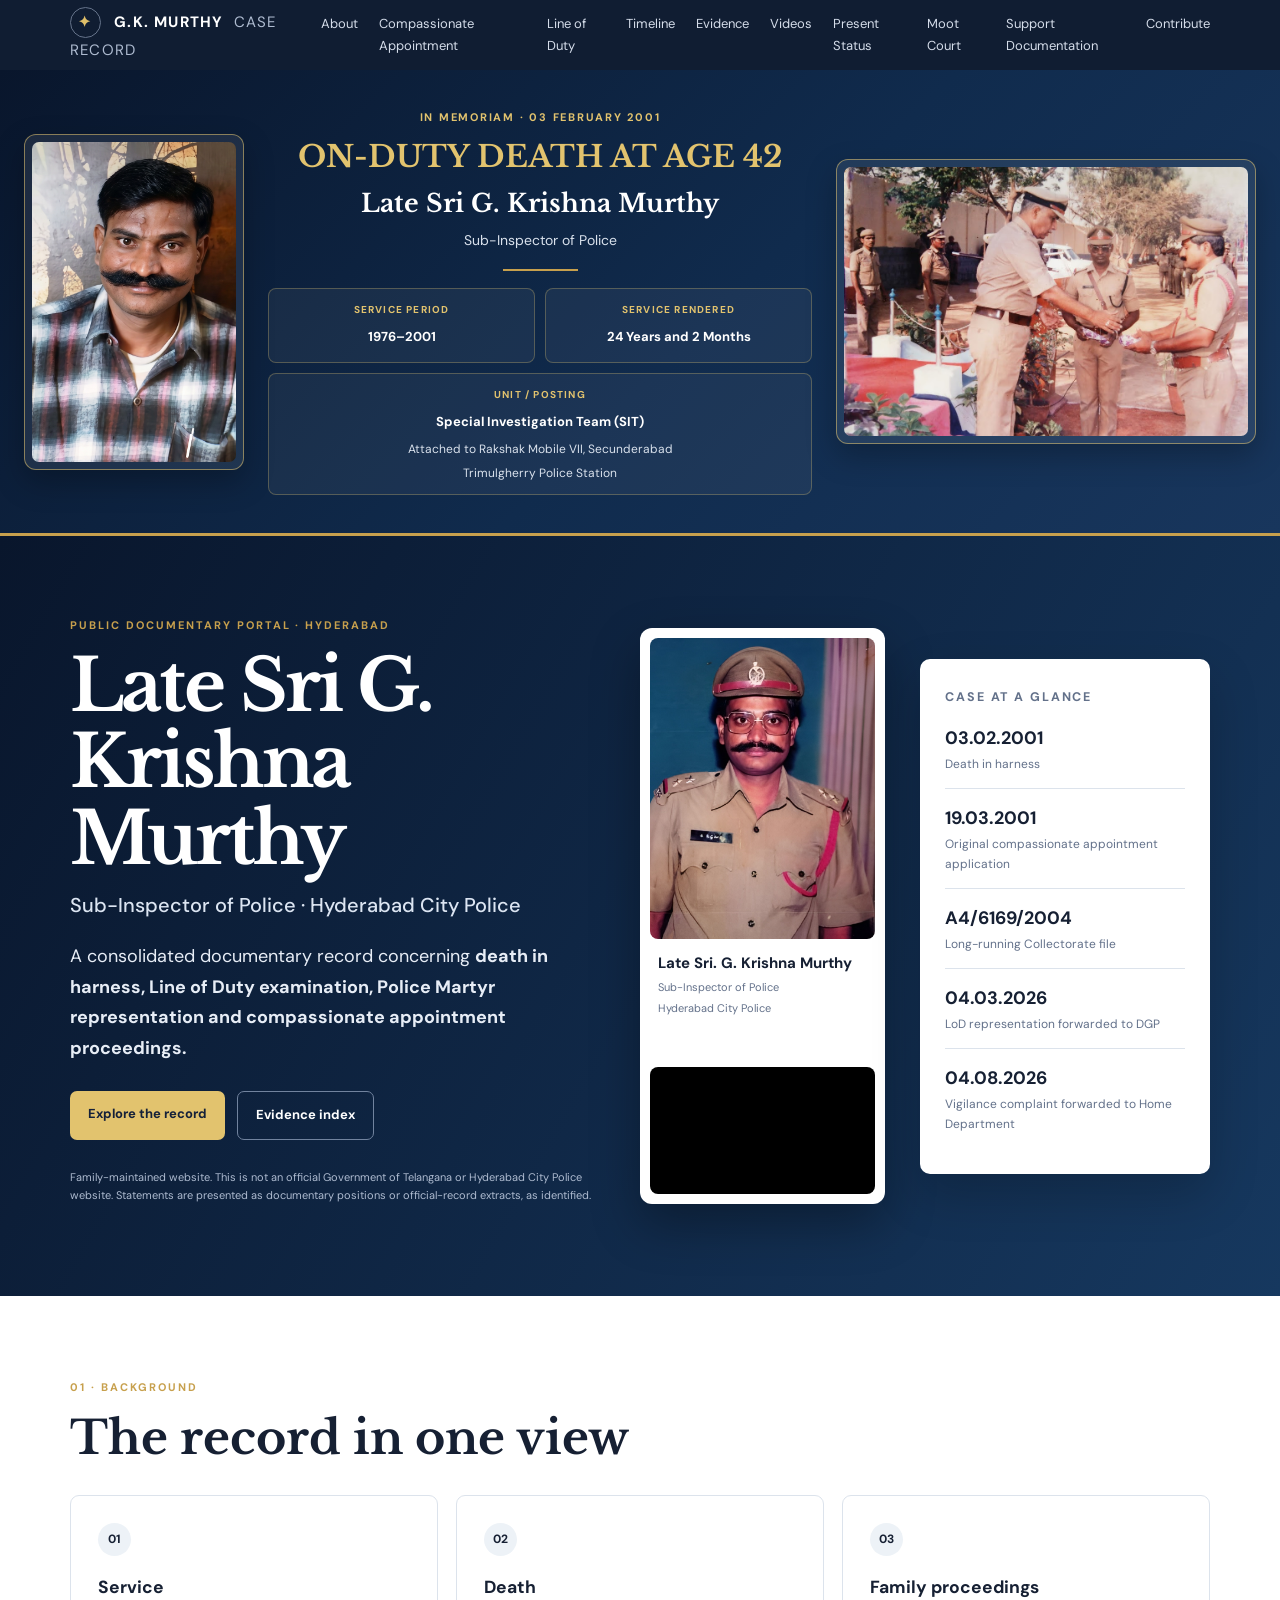
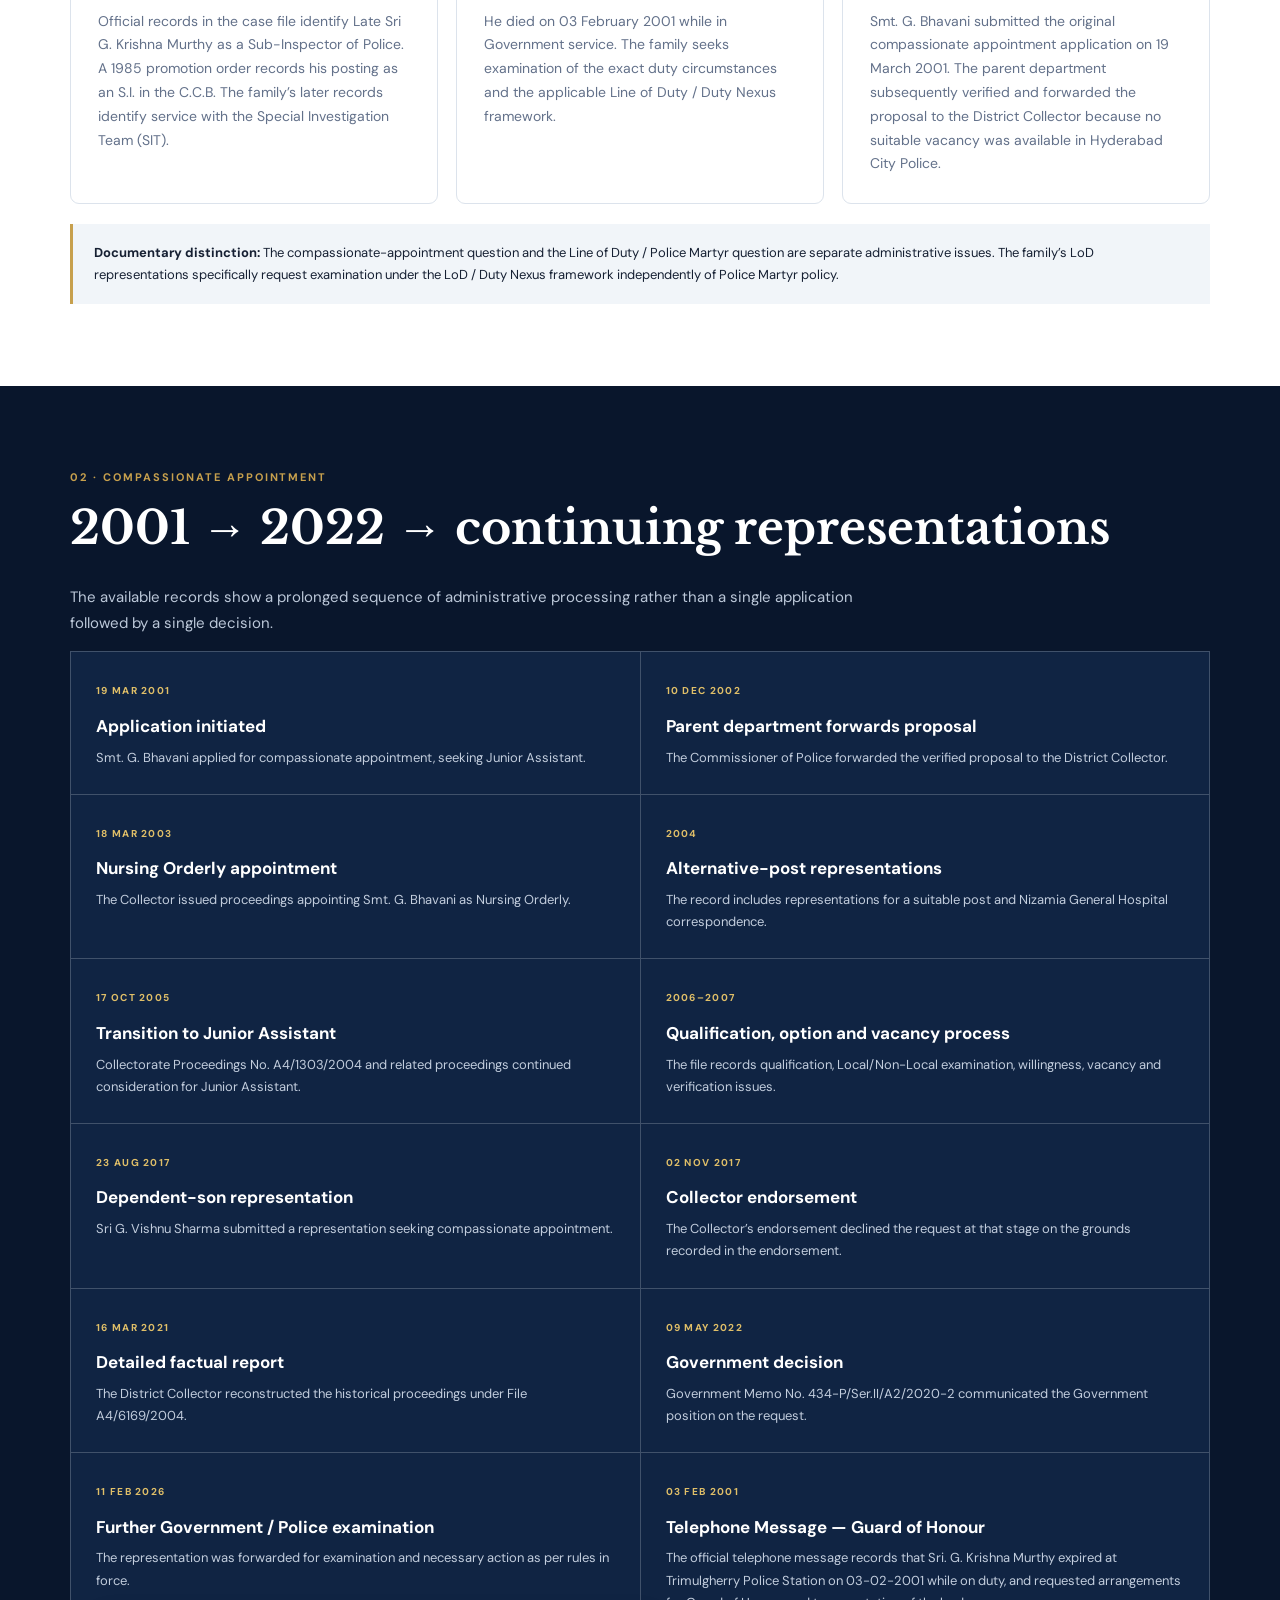
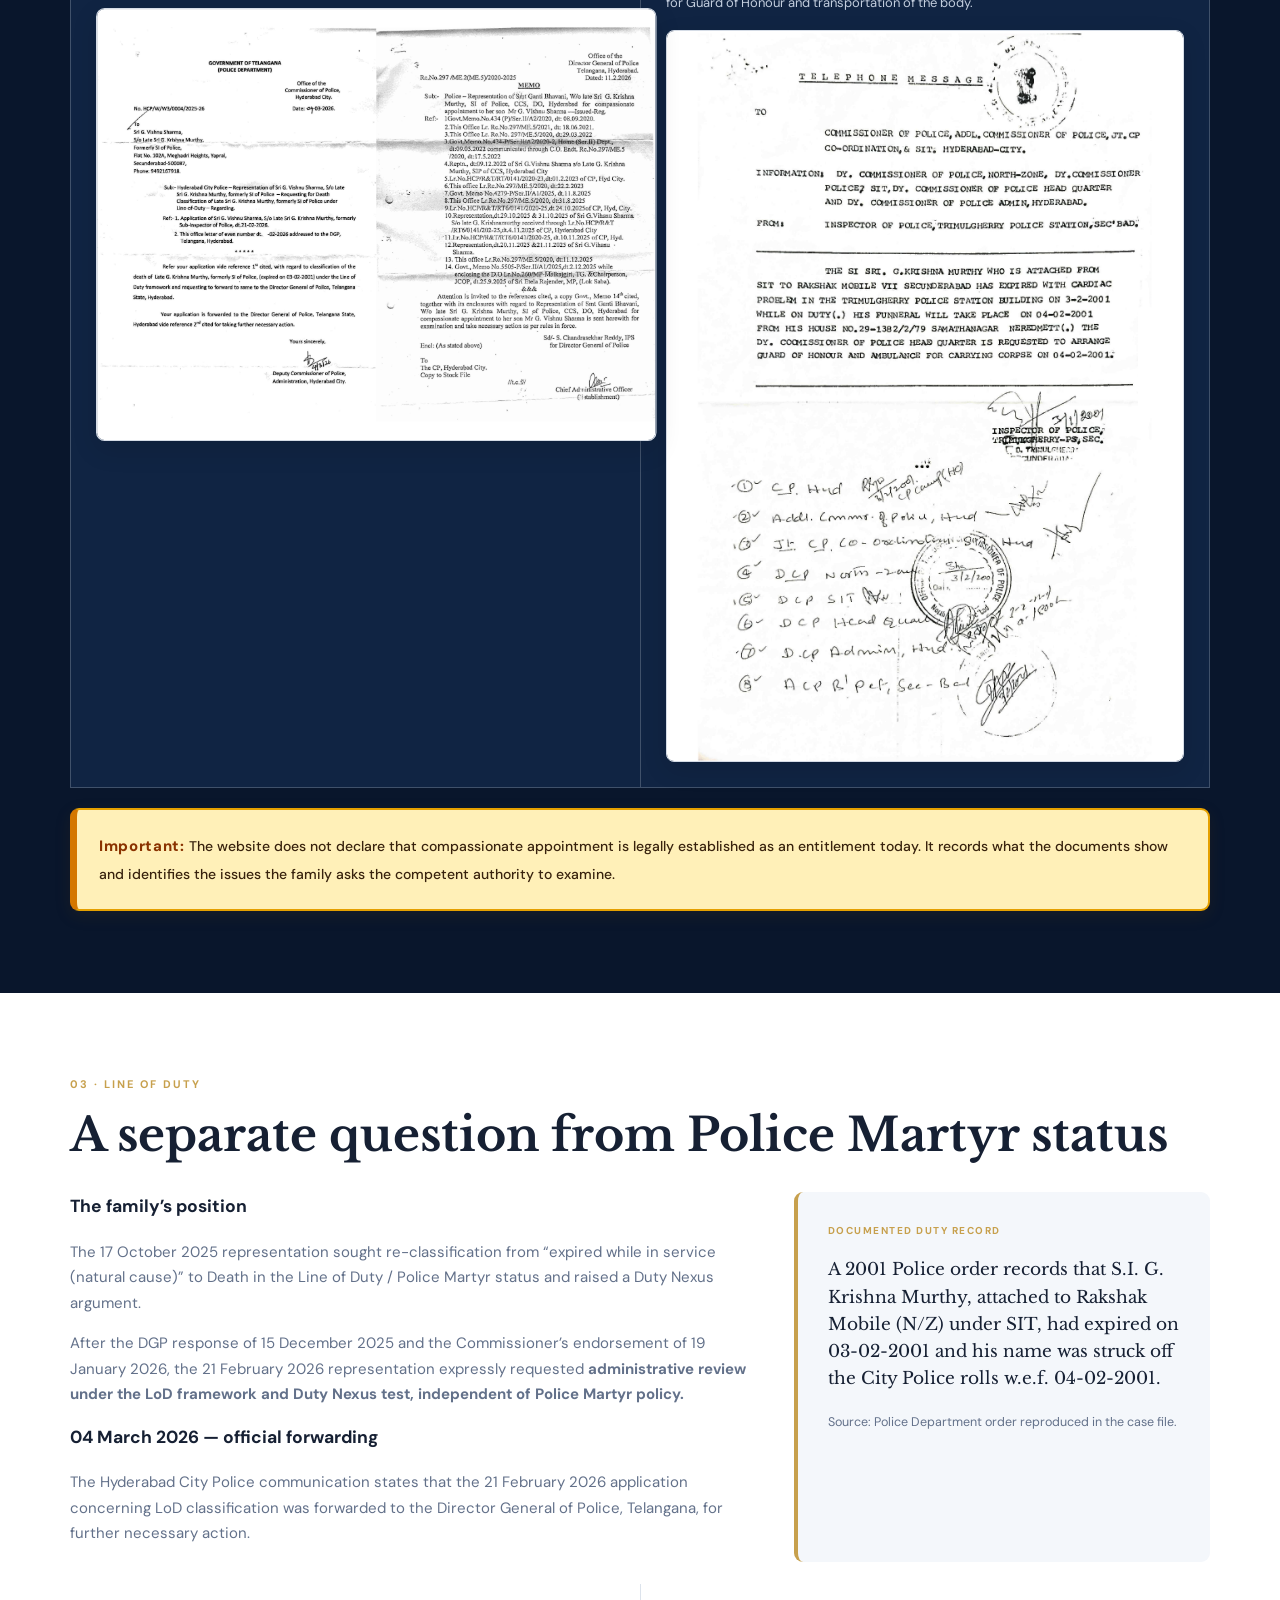
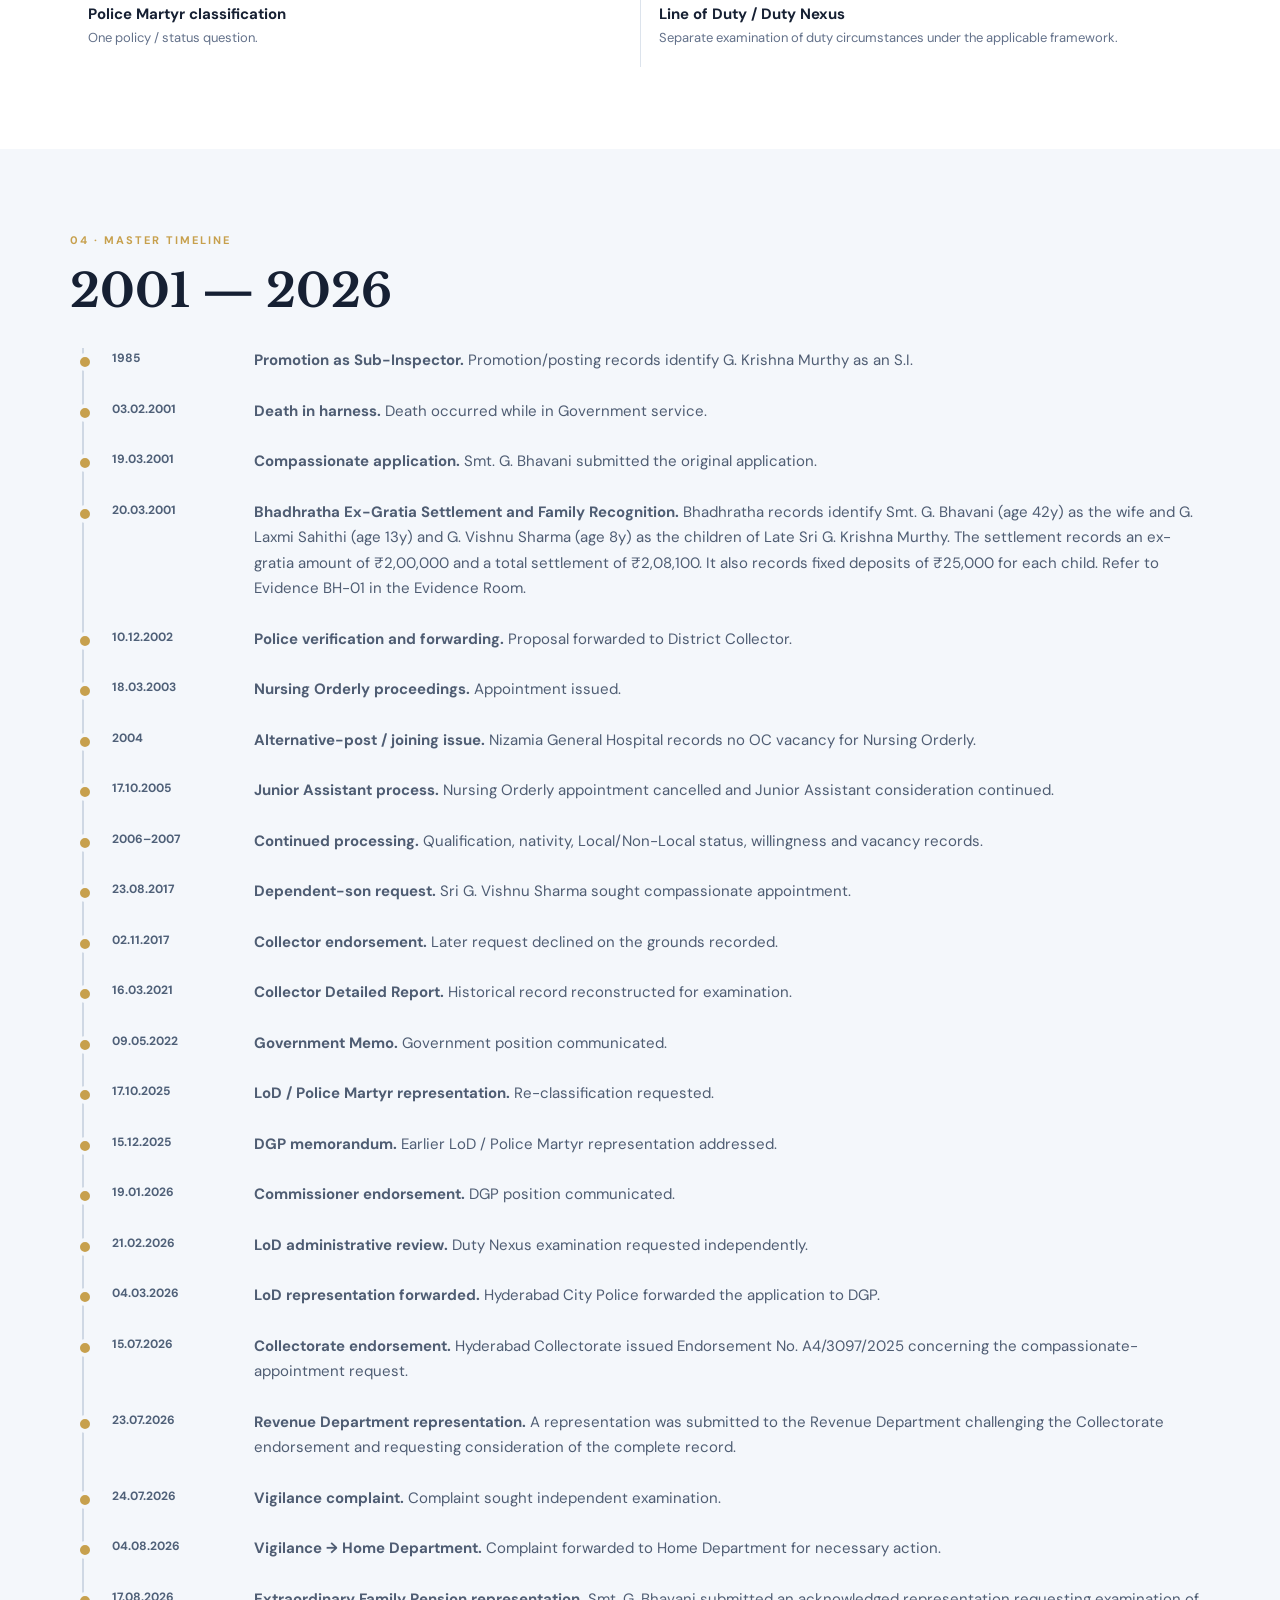
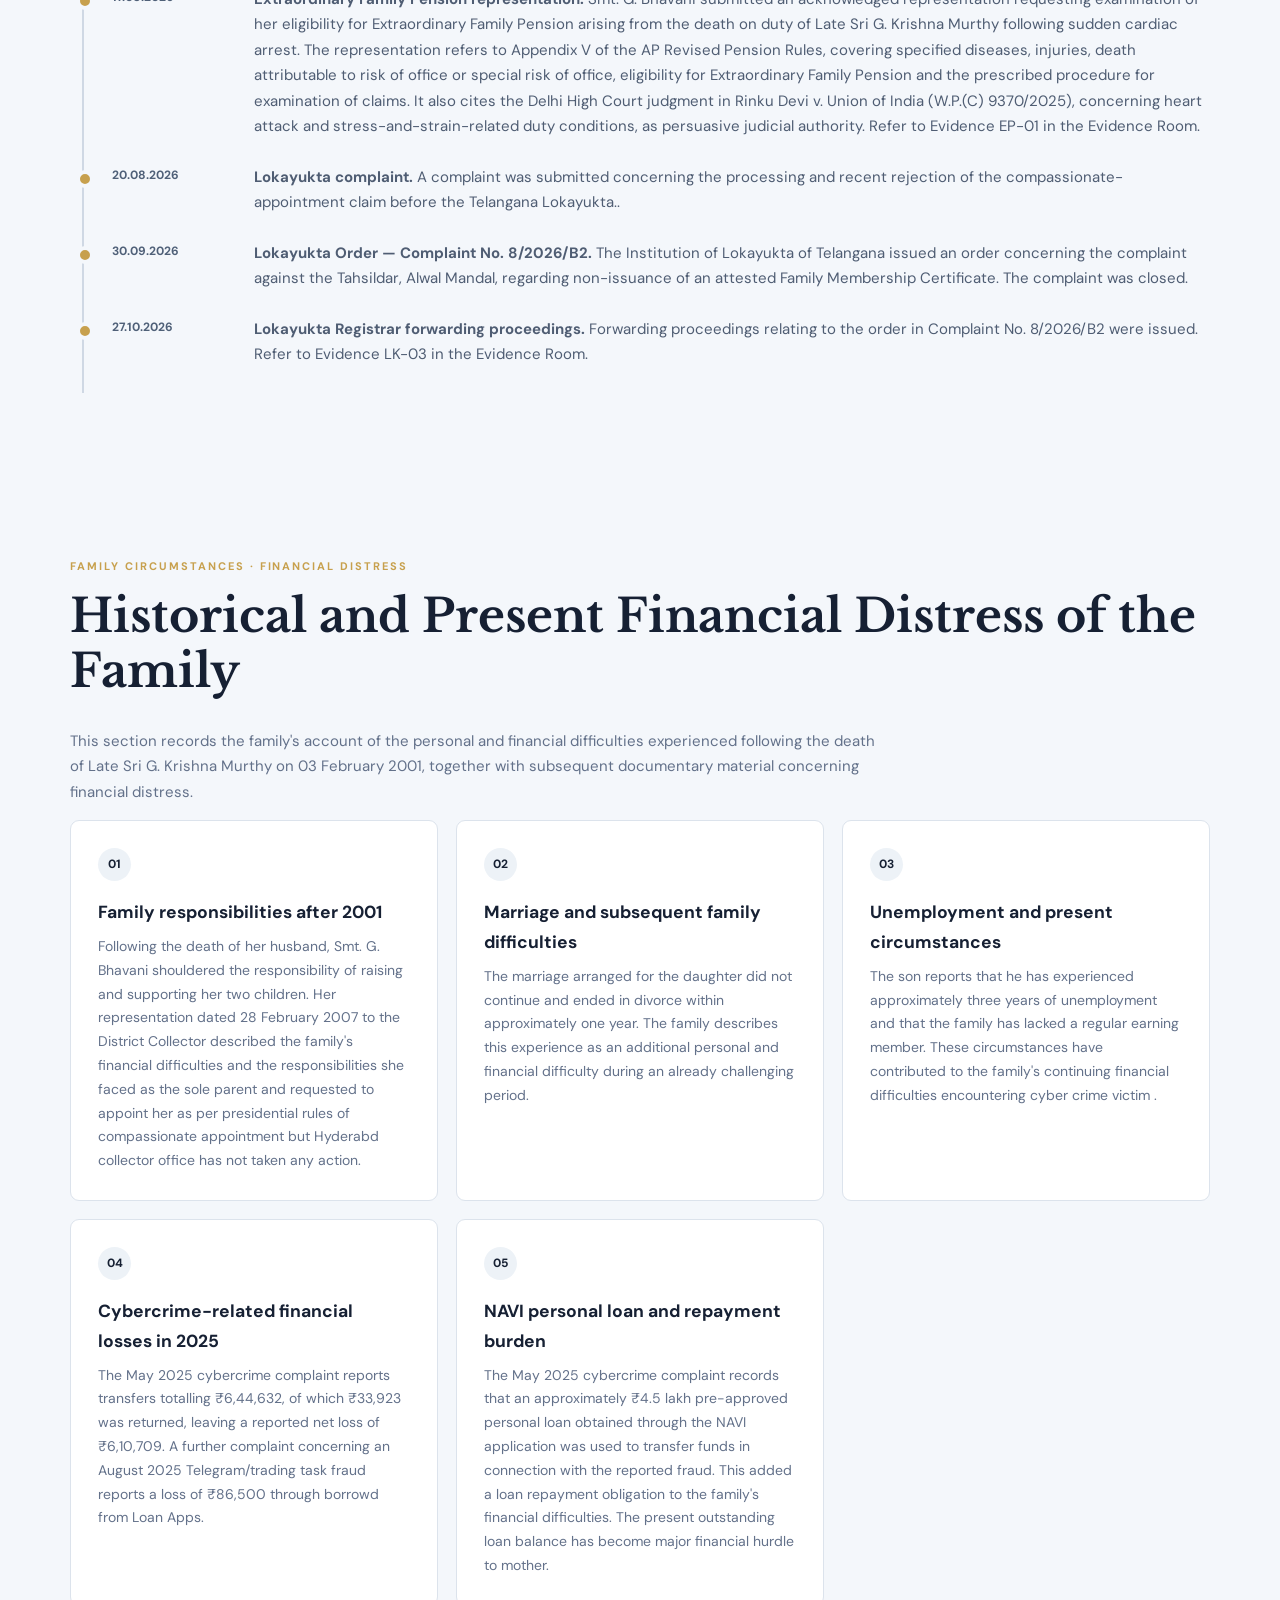
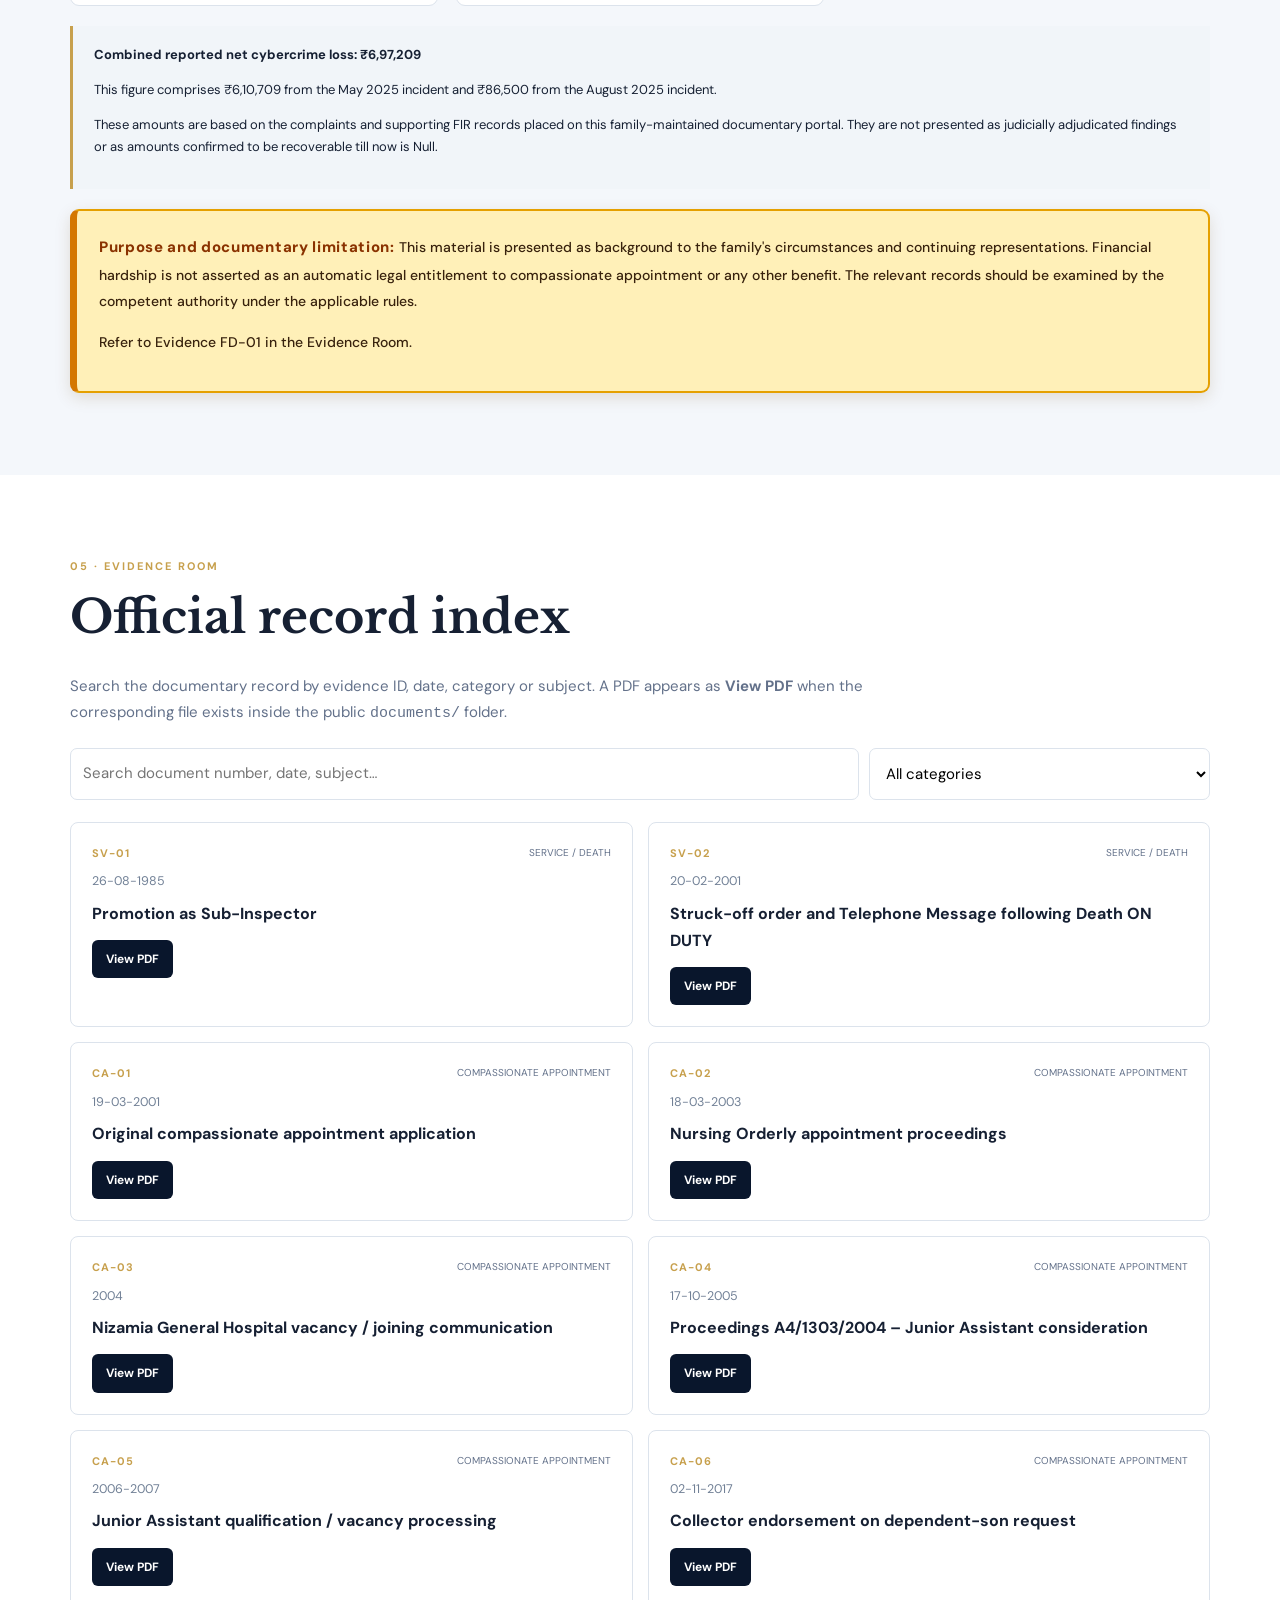
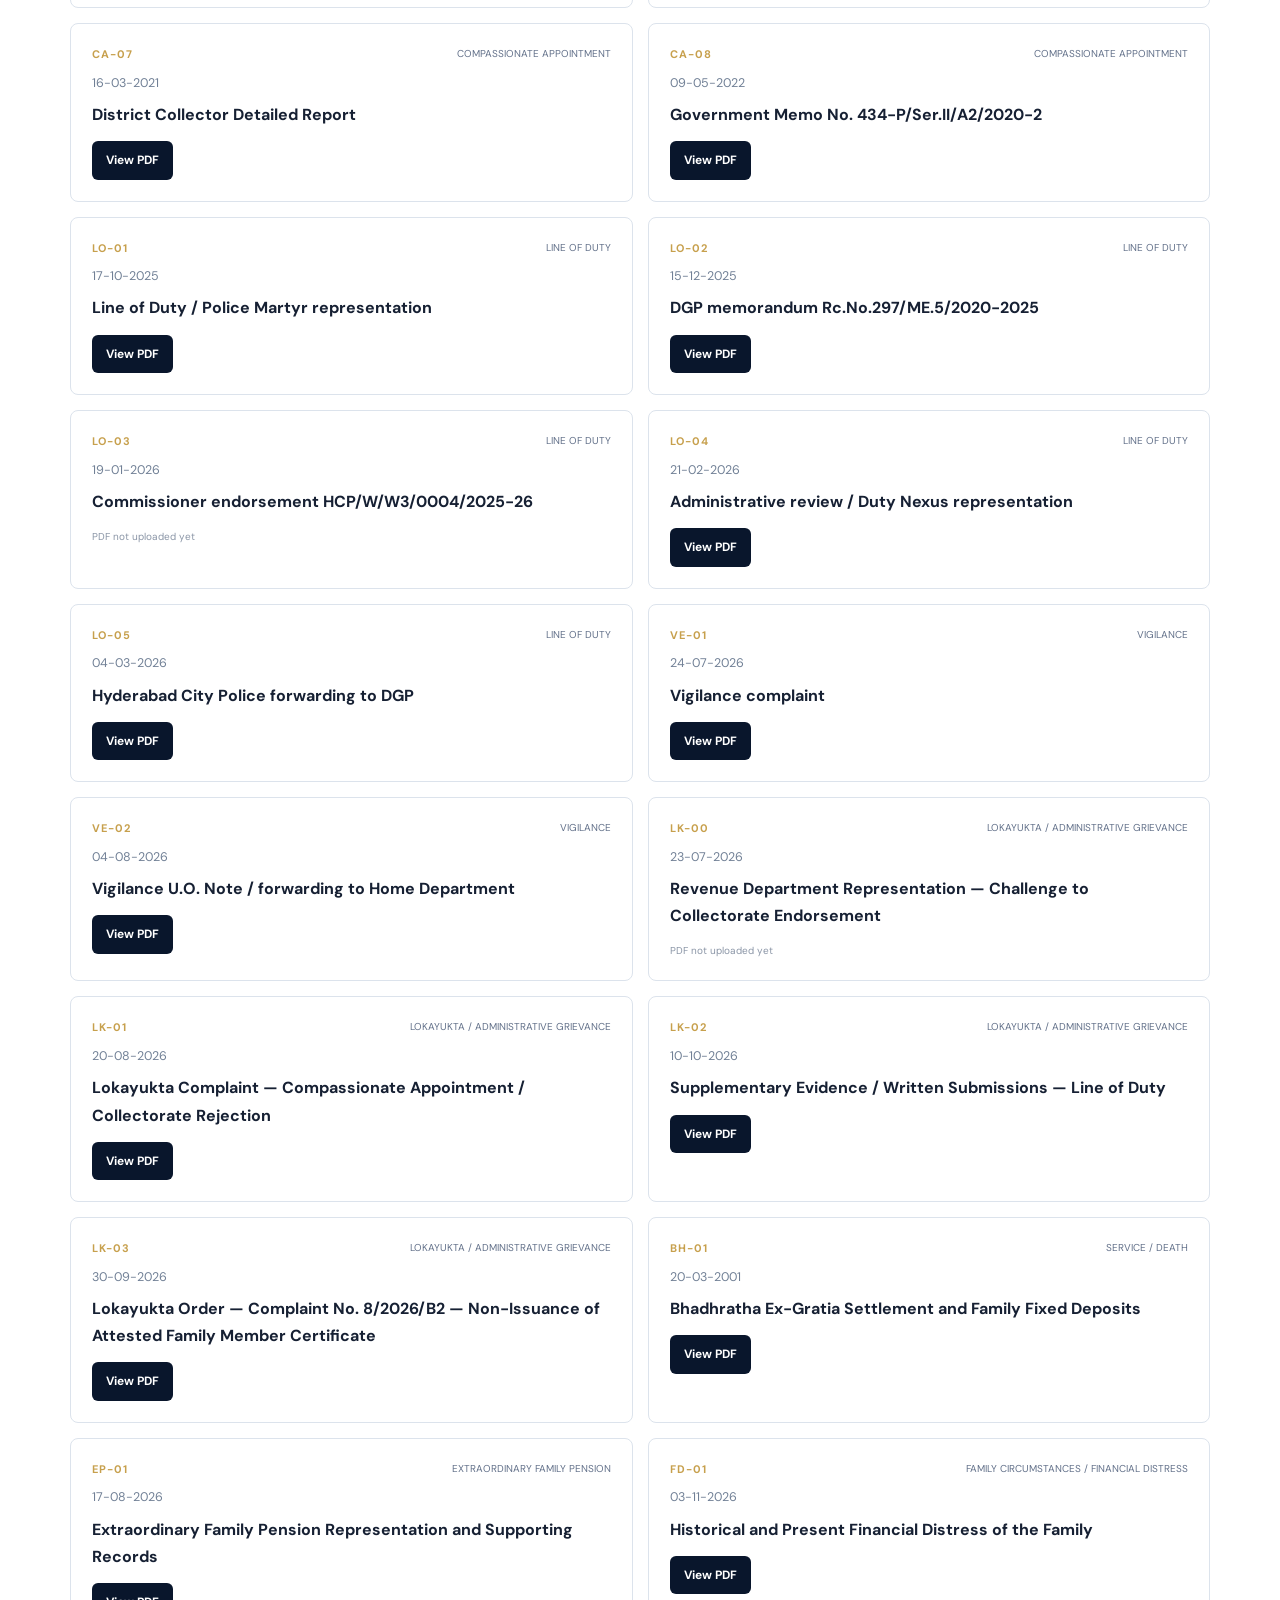
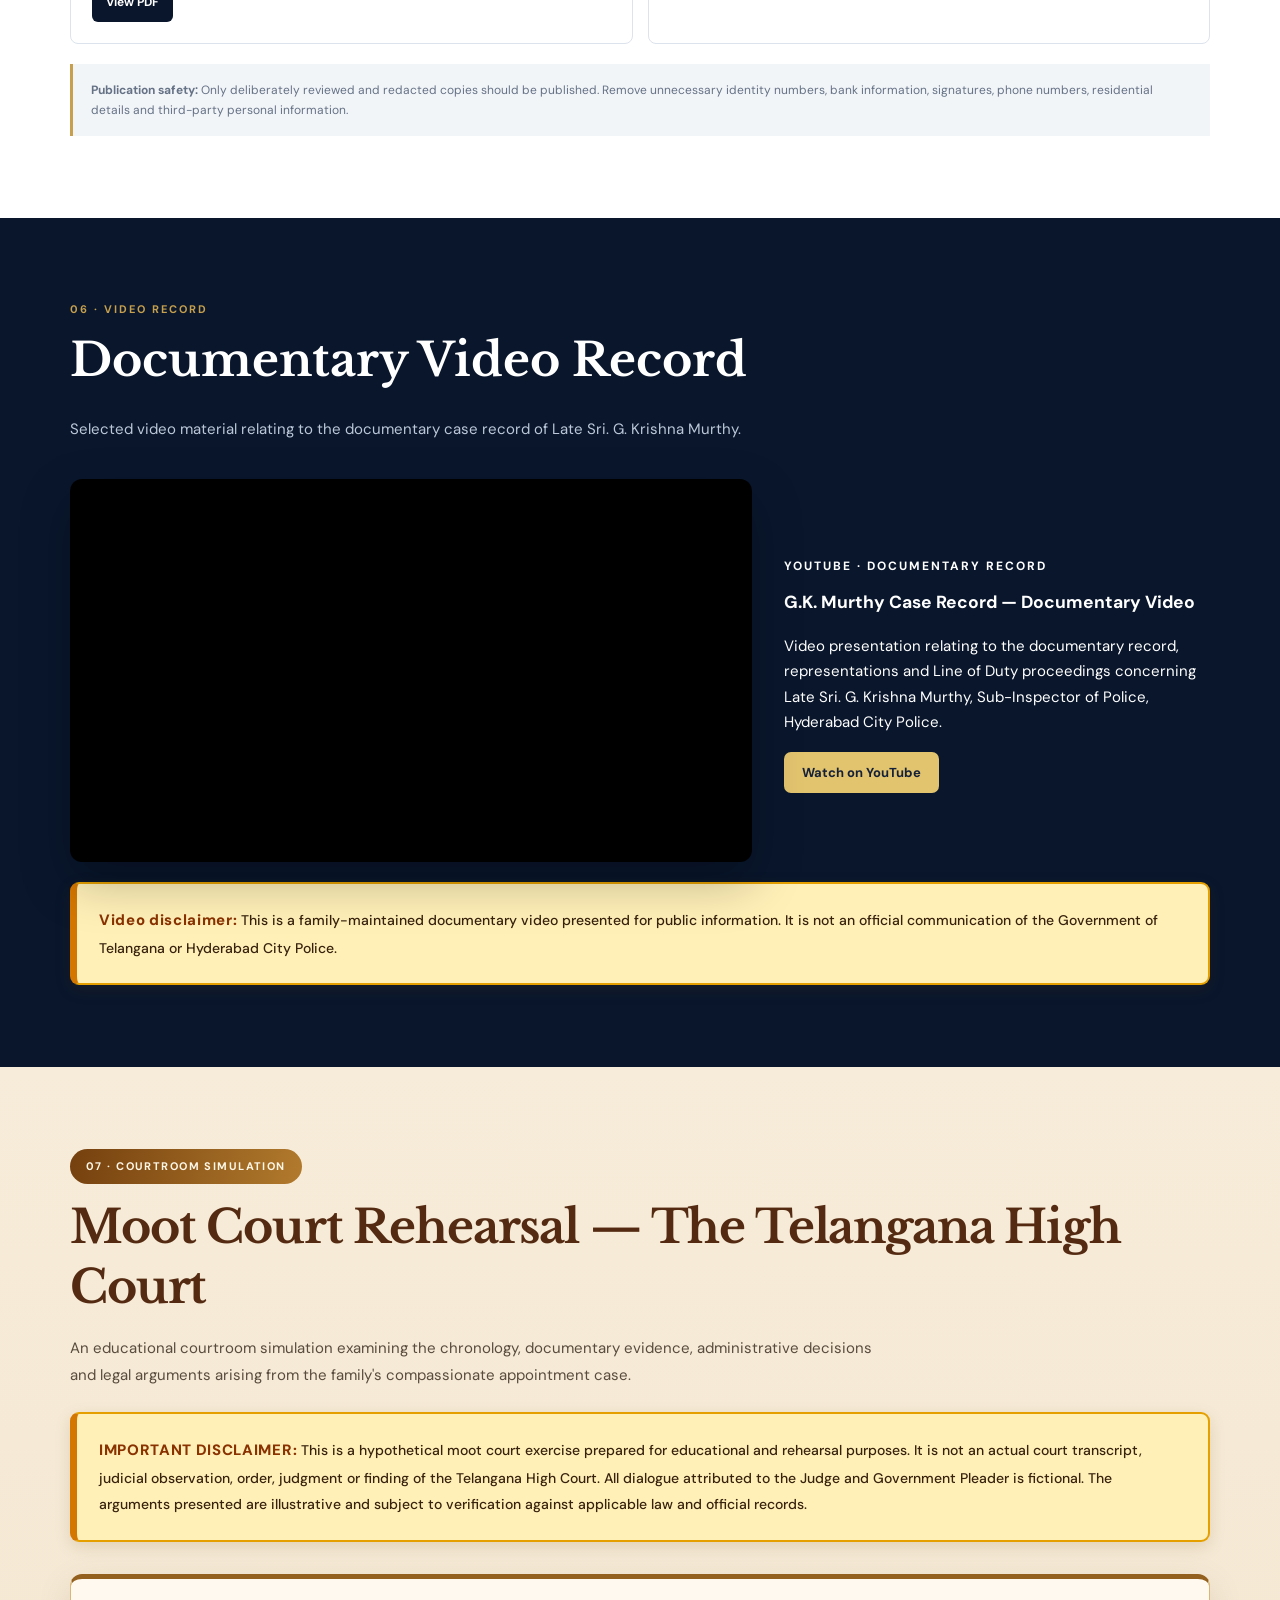
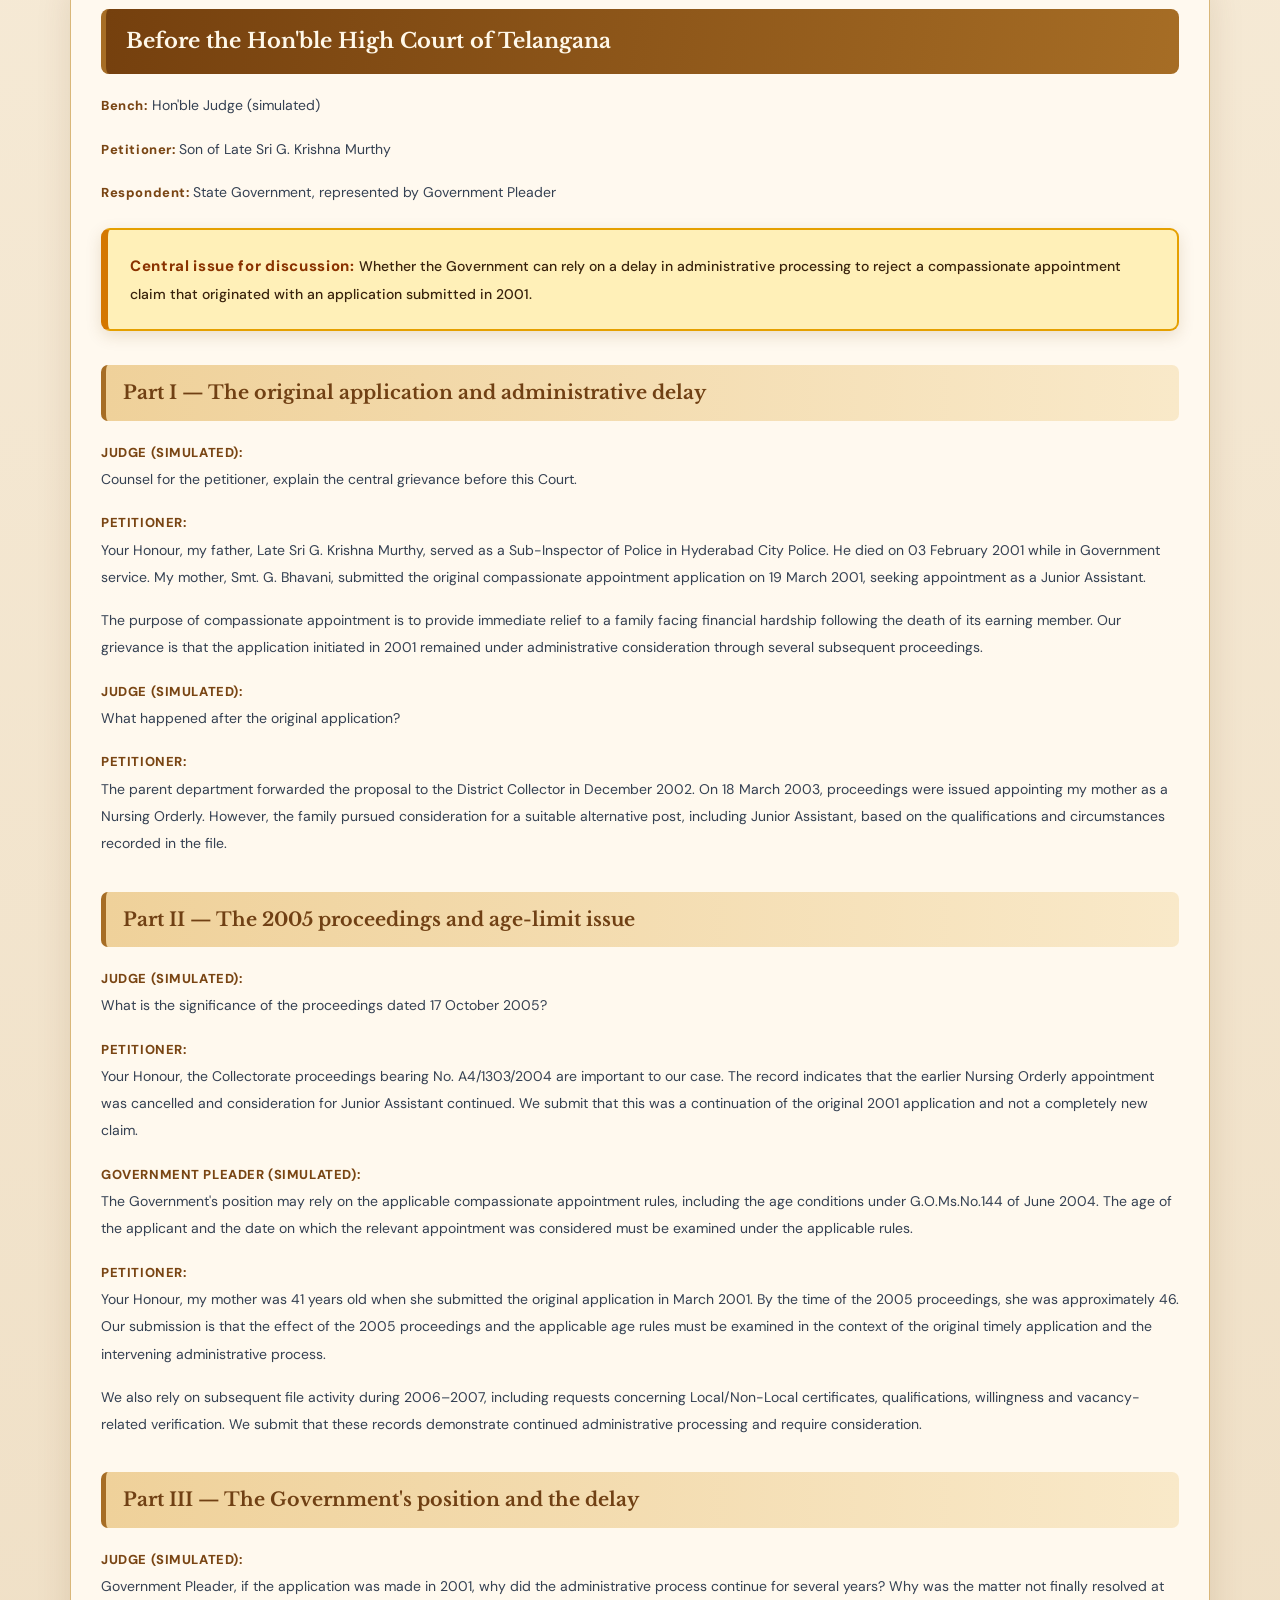
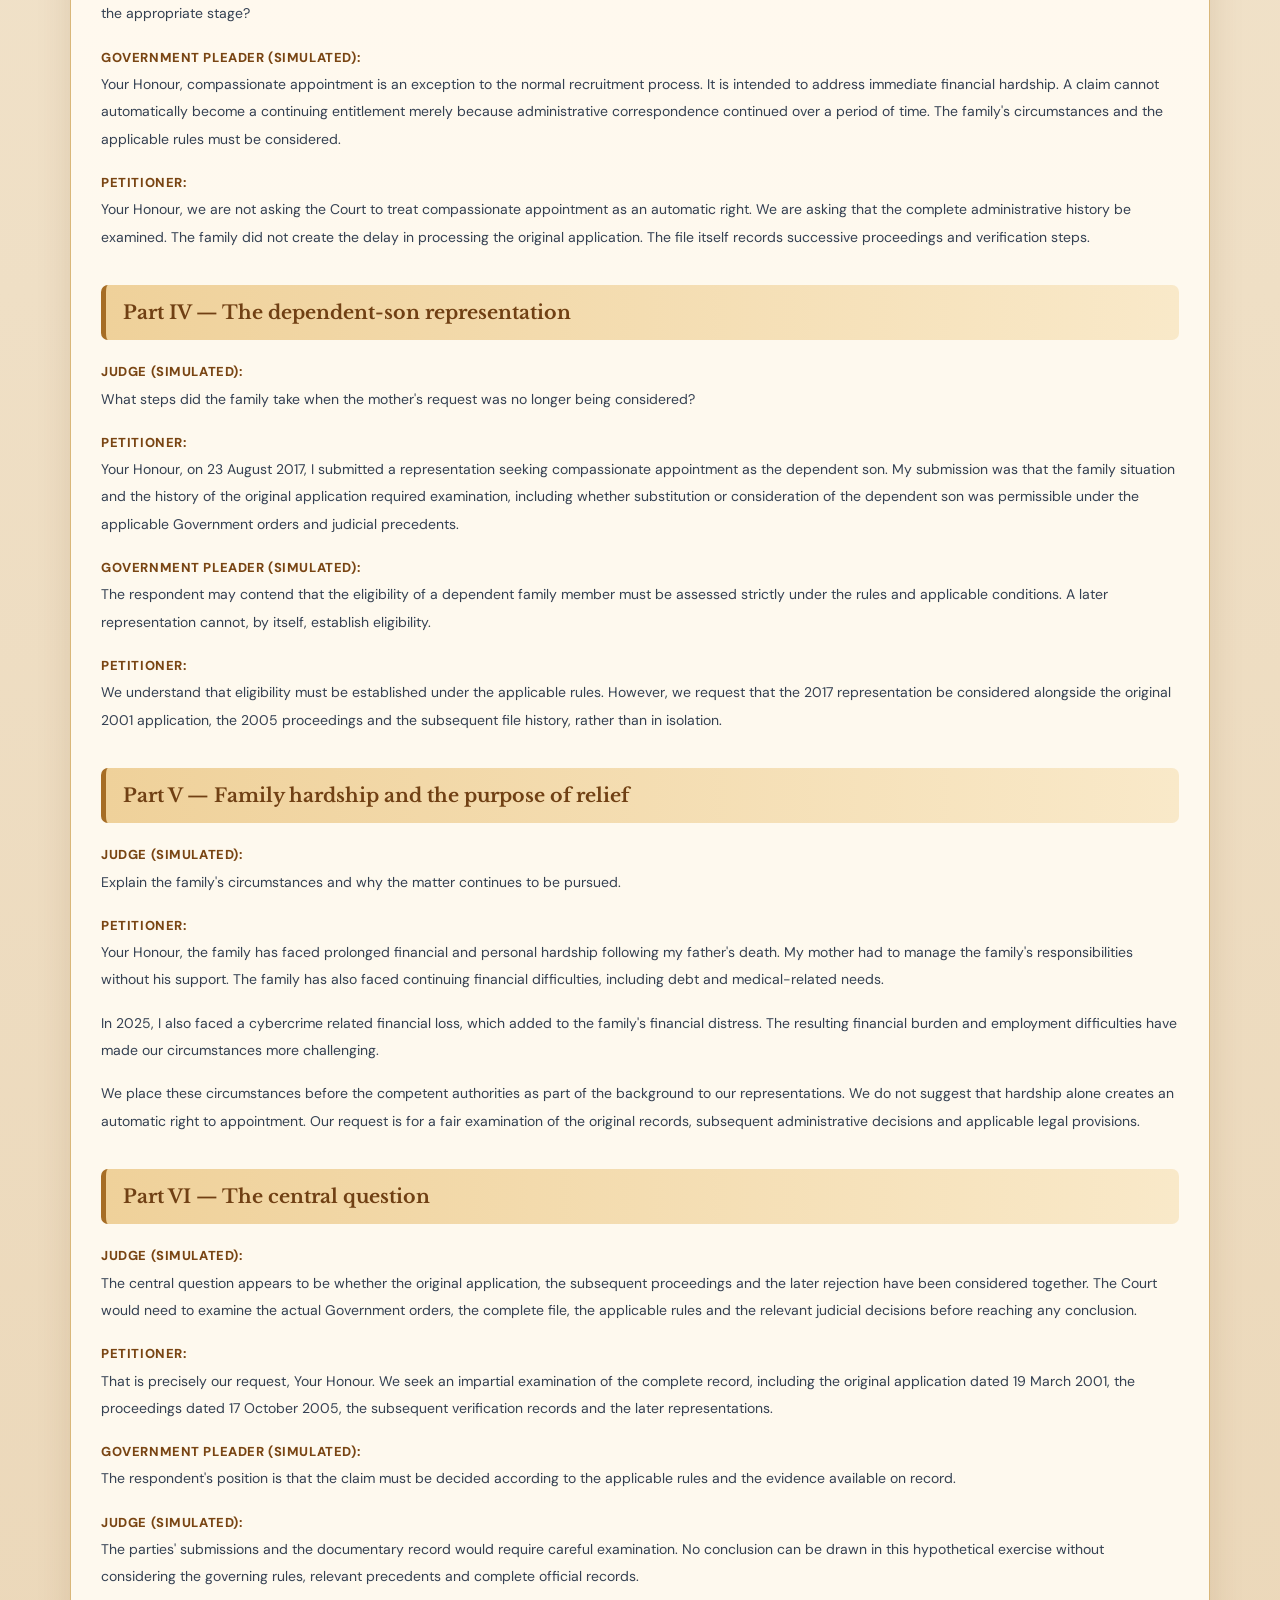
==== commit f5e1059b: "Update financial difficulties description in index.html Added a request for compassionate appointmen" ====
--- a/index.html
+++ b/index.html
@@ -920,7 +920,9 @@
           her two children. Her representation dated 28 February
           2007 to the District Collector described the family's
           financial difficulties and the responsibilities she
-          faced as the sole parent.
+          faced as the sole parent and requested to appoint her as 
+          per presidential rules of compassionate appointment but 
+          Hyderabd collector office has not taken any action. 
         </p>
       </article>
 
